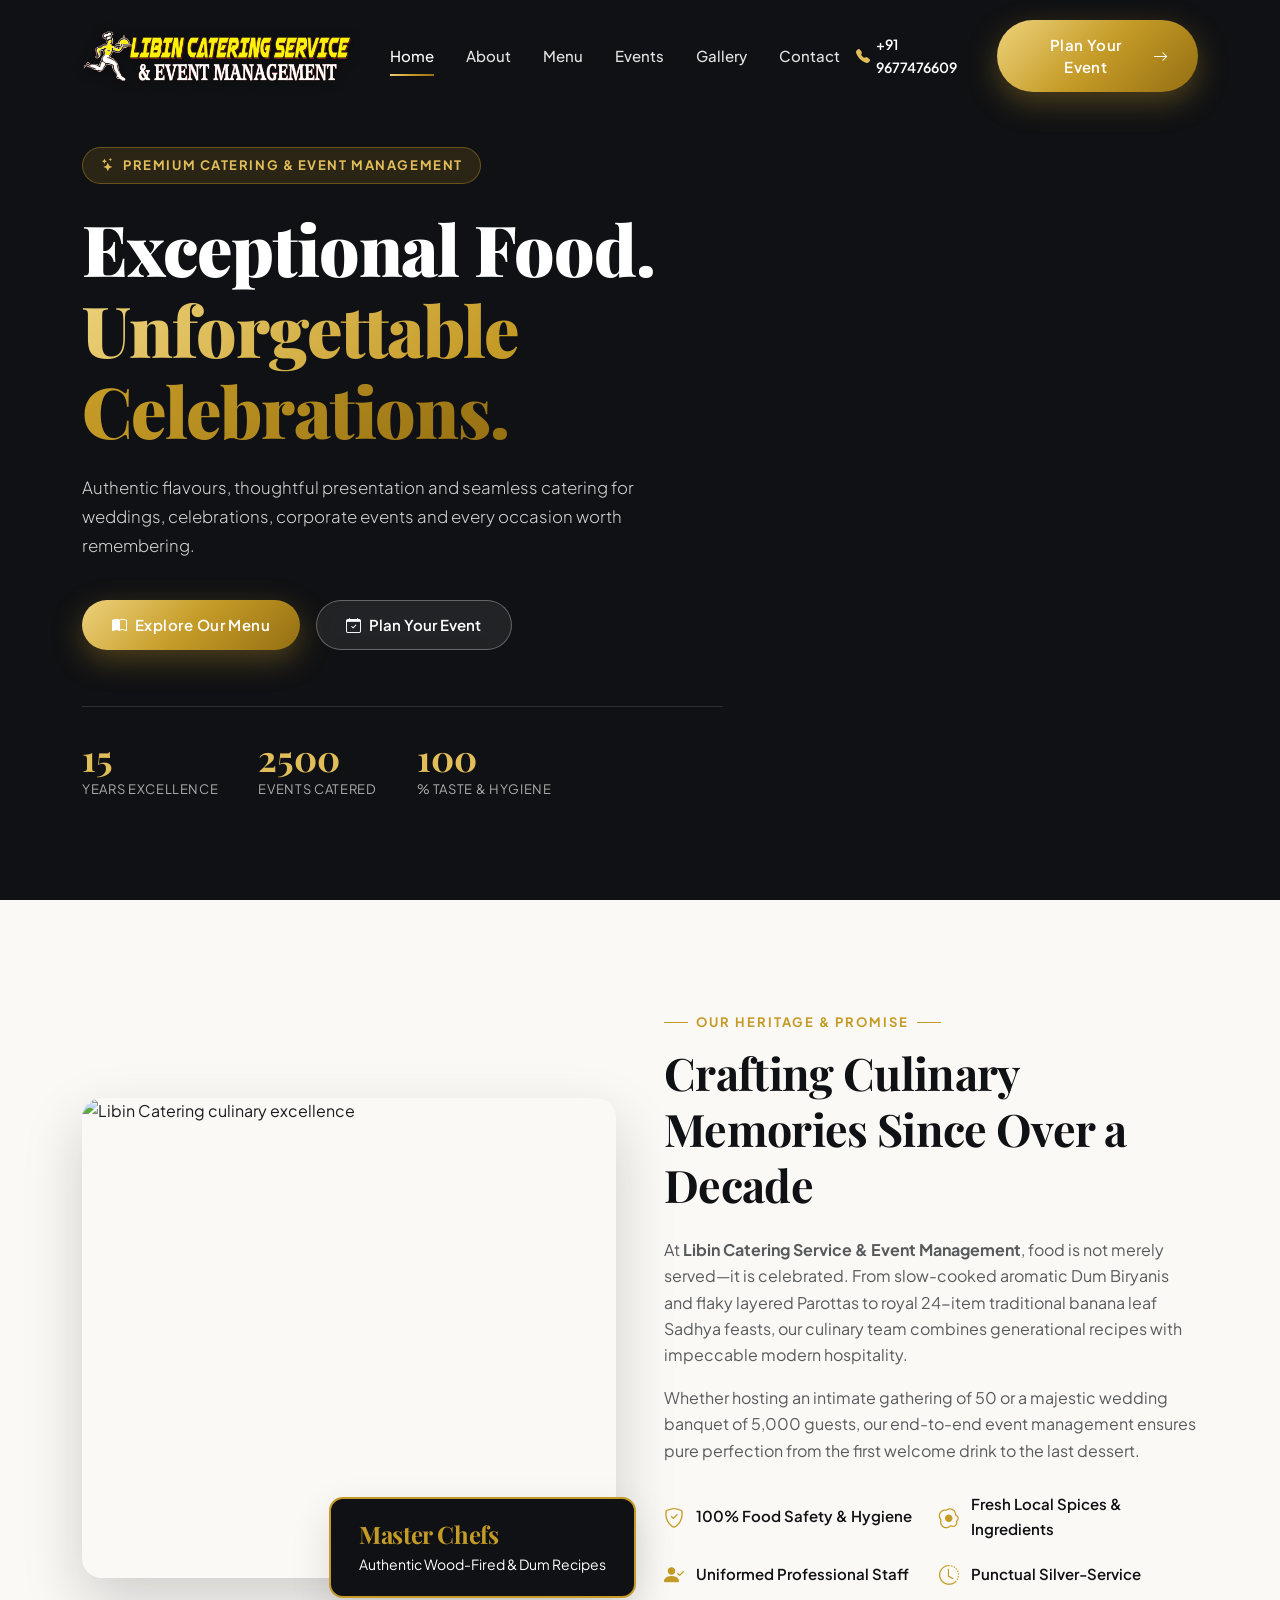
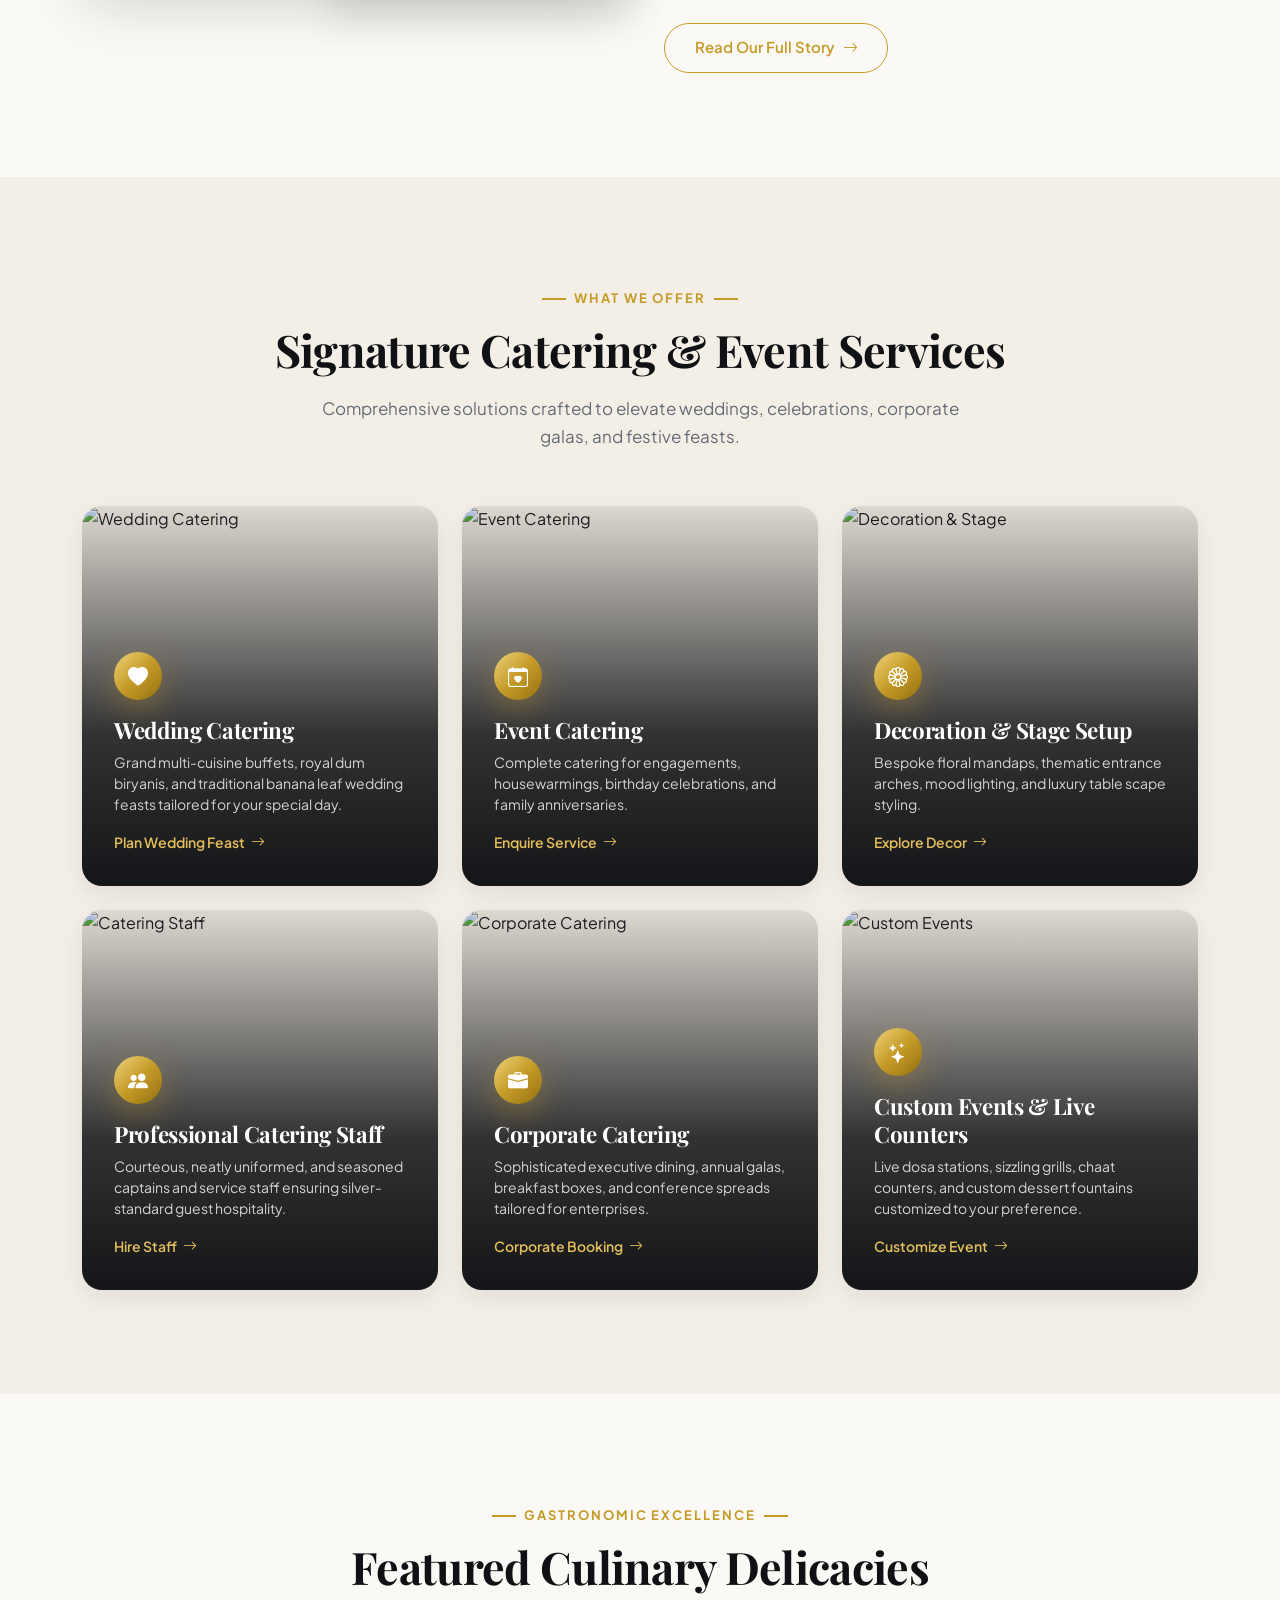
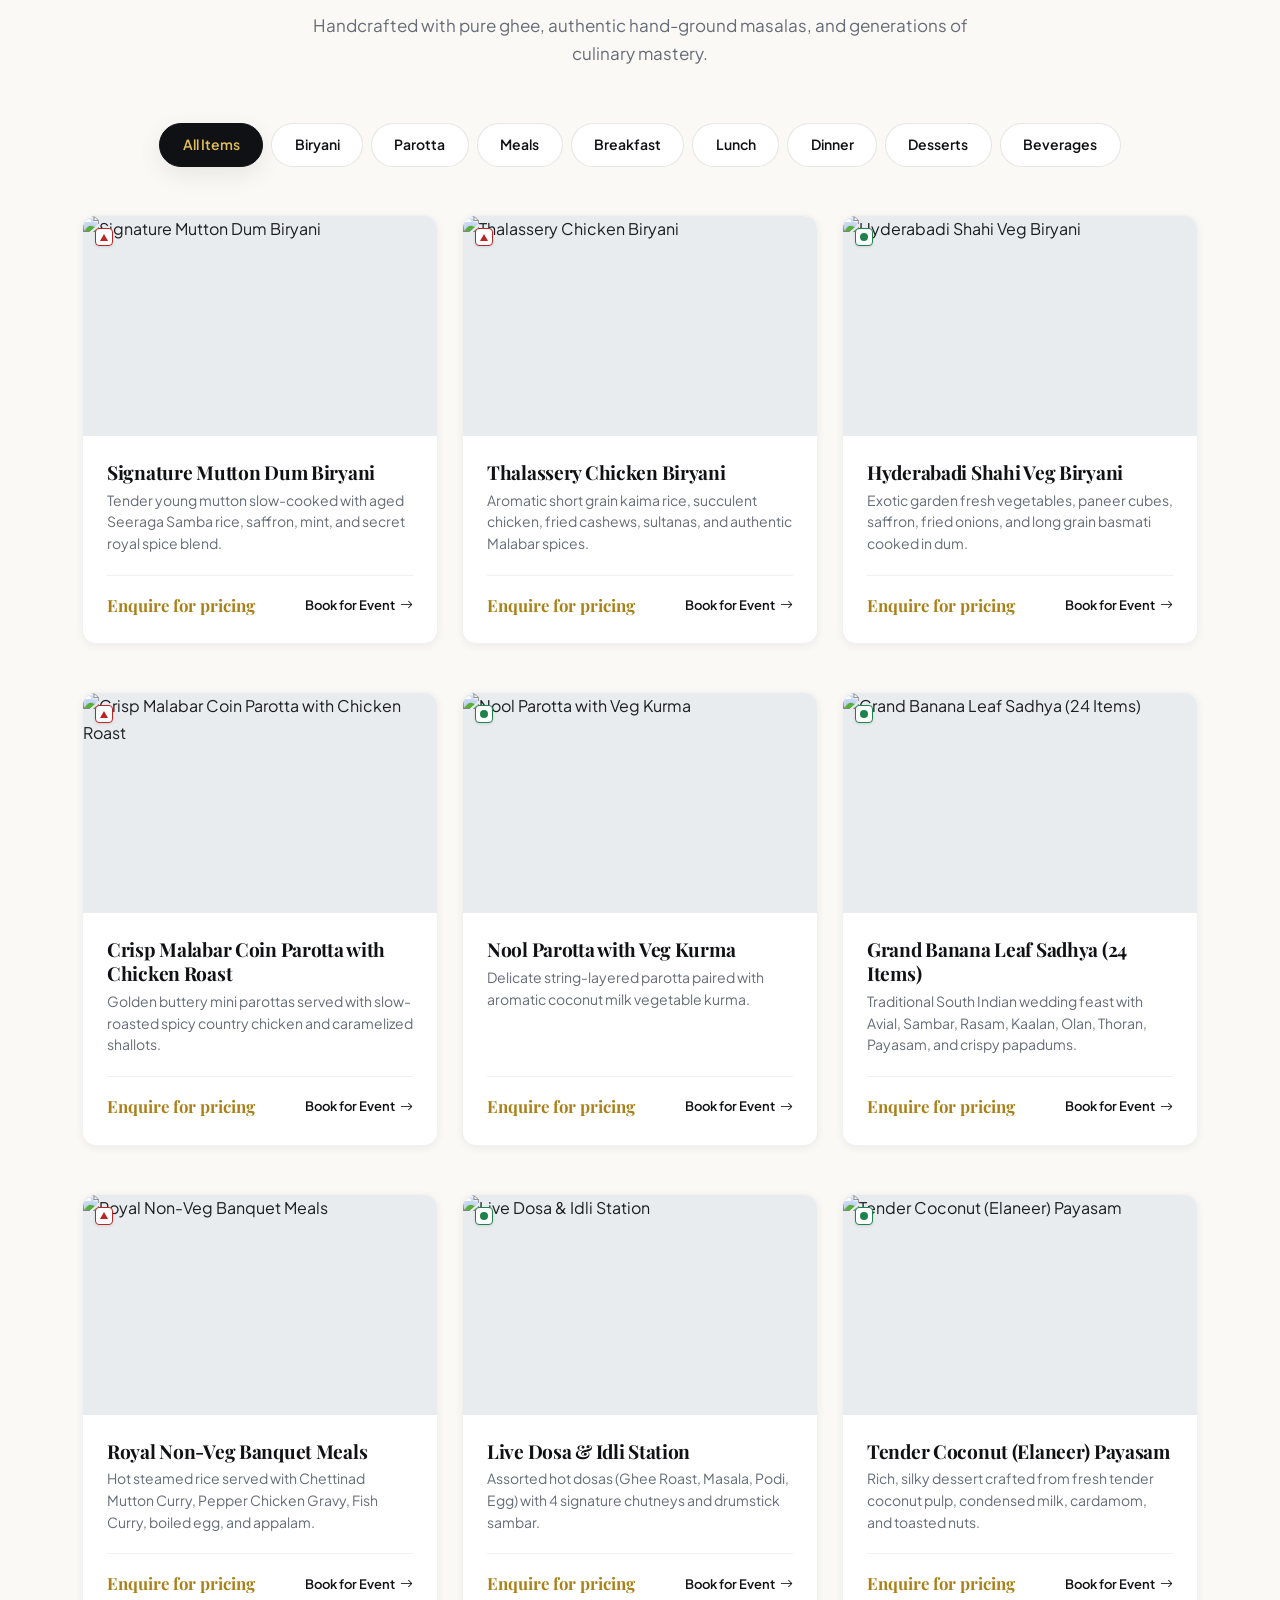
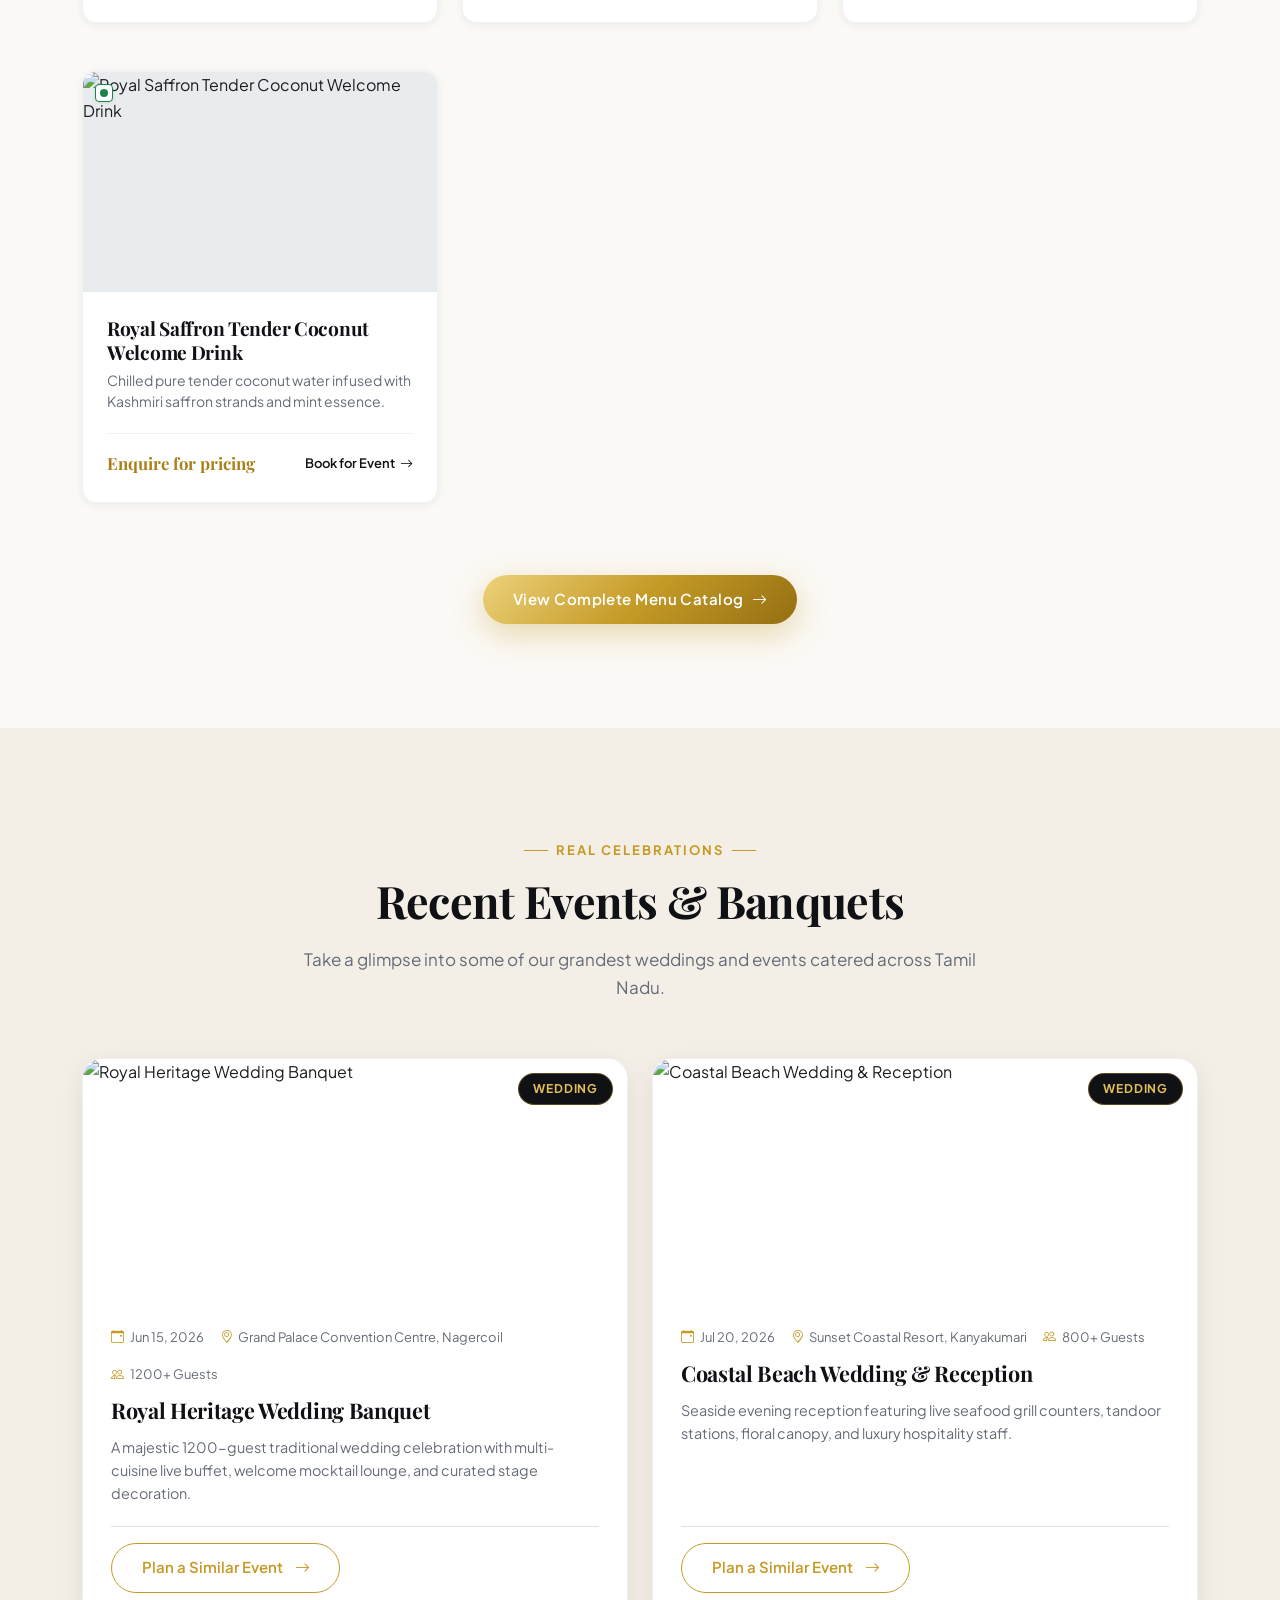
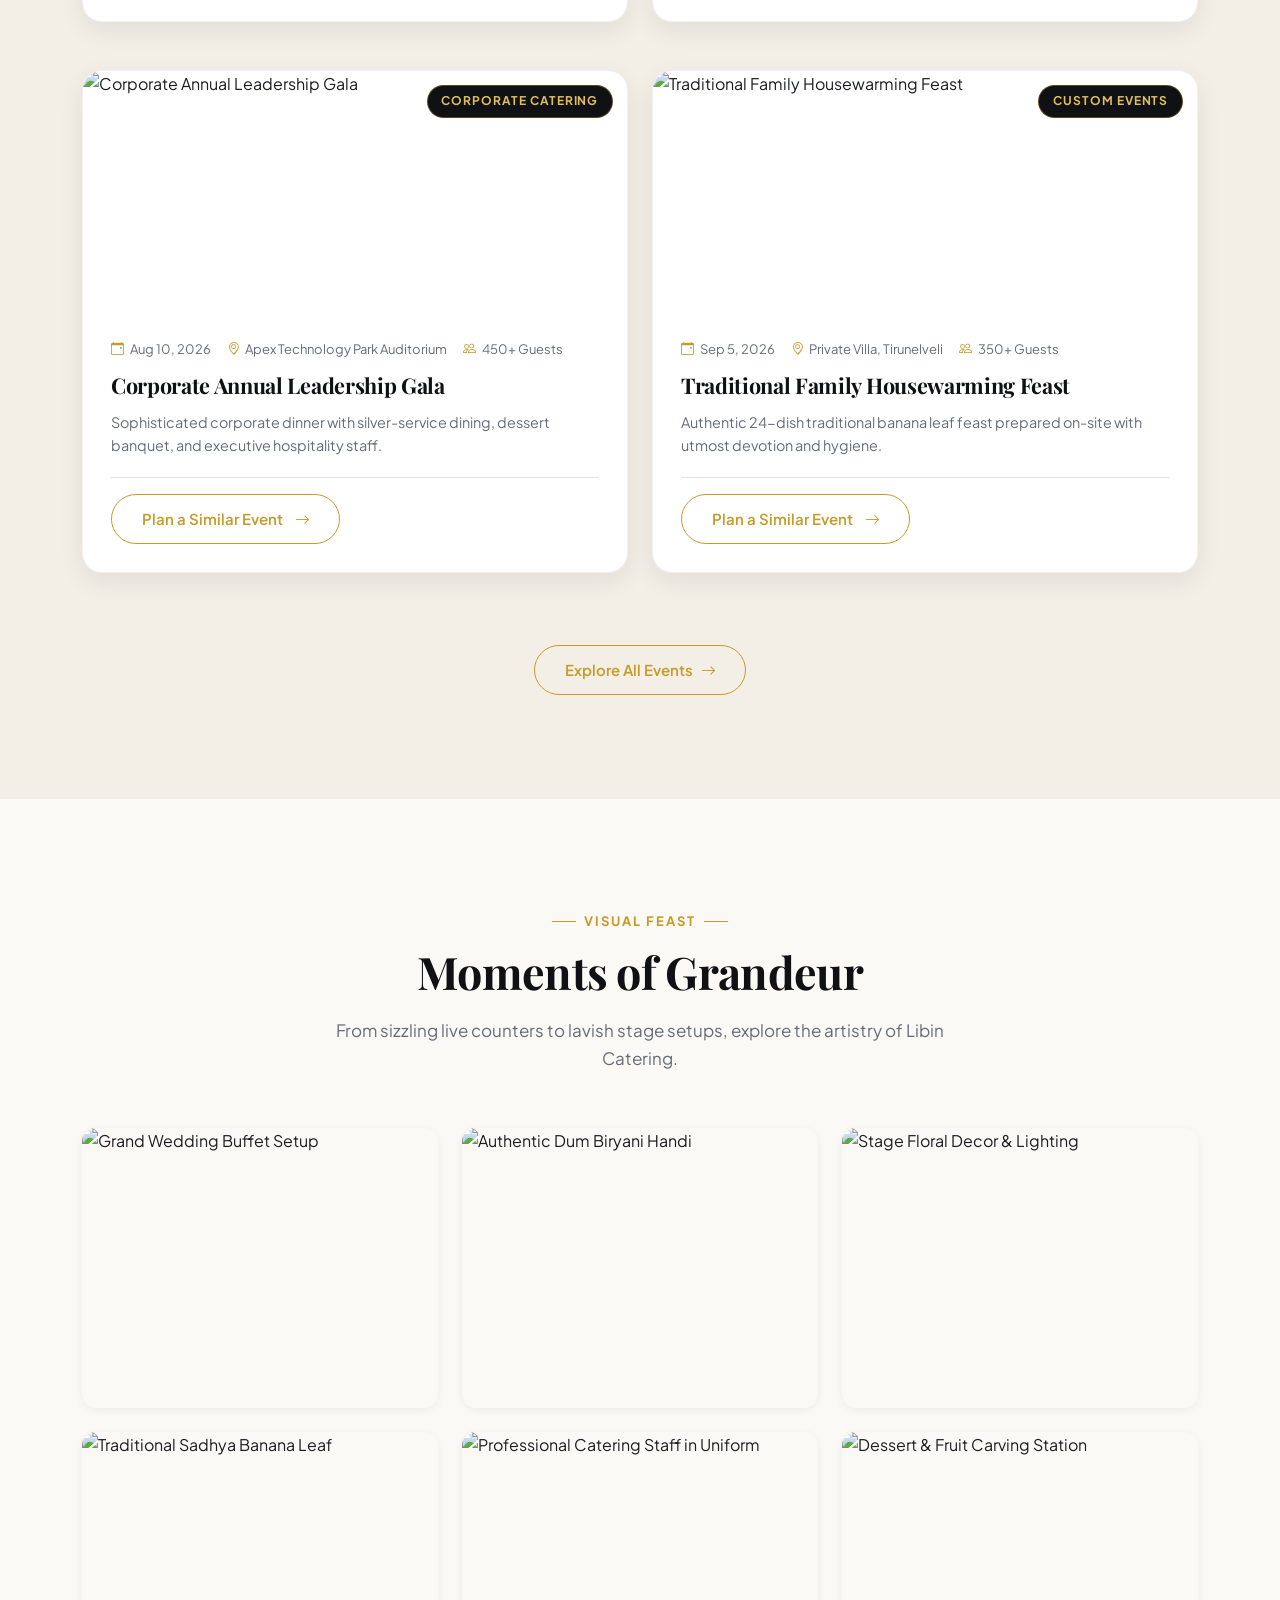
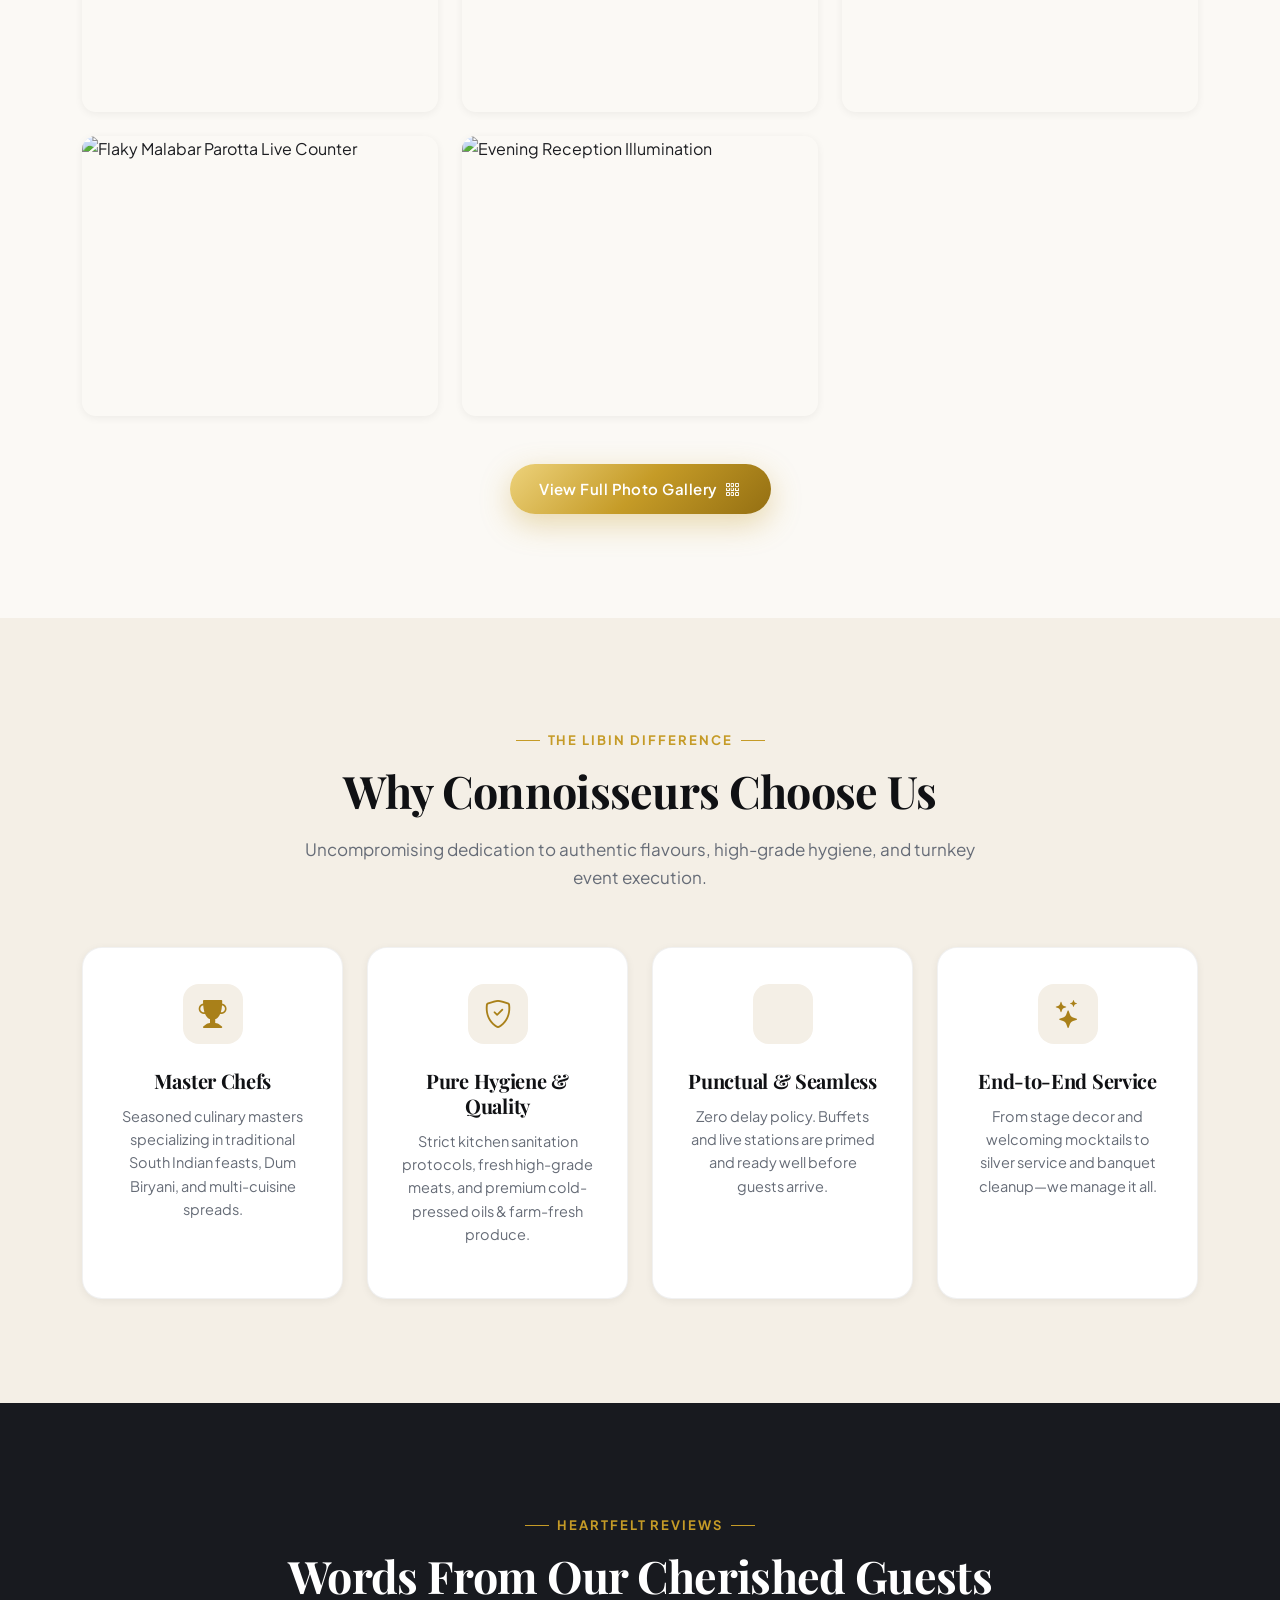
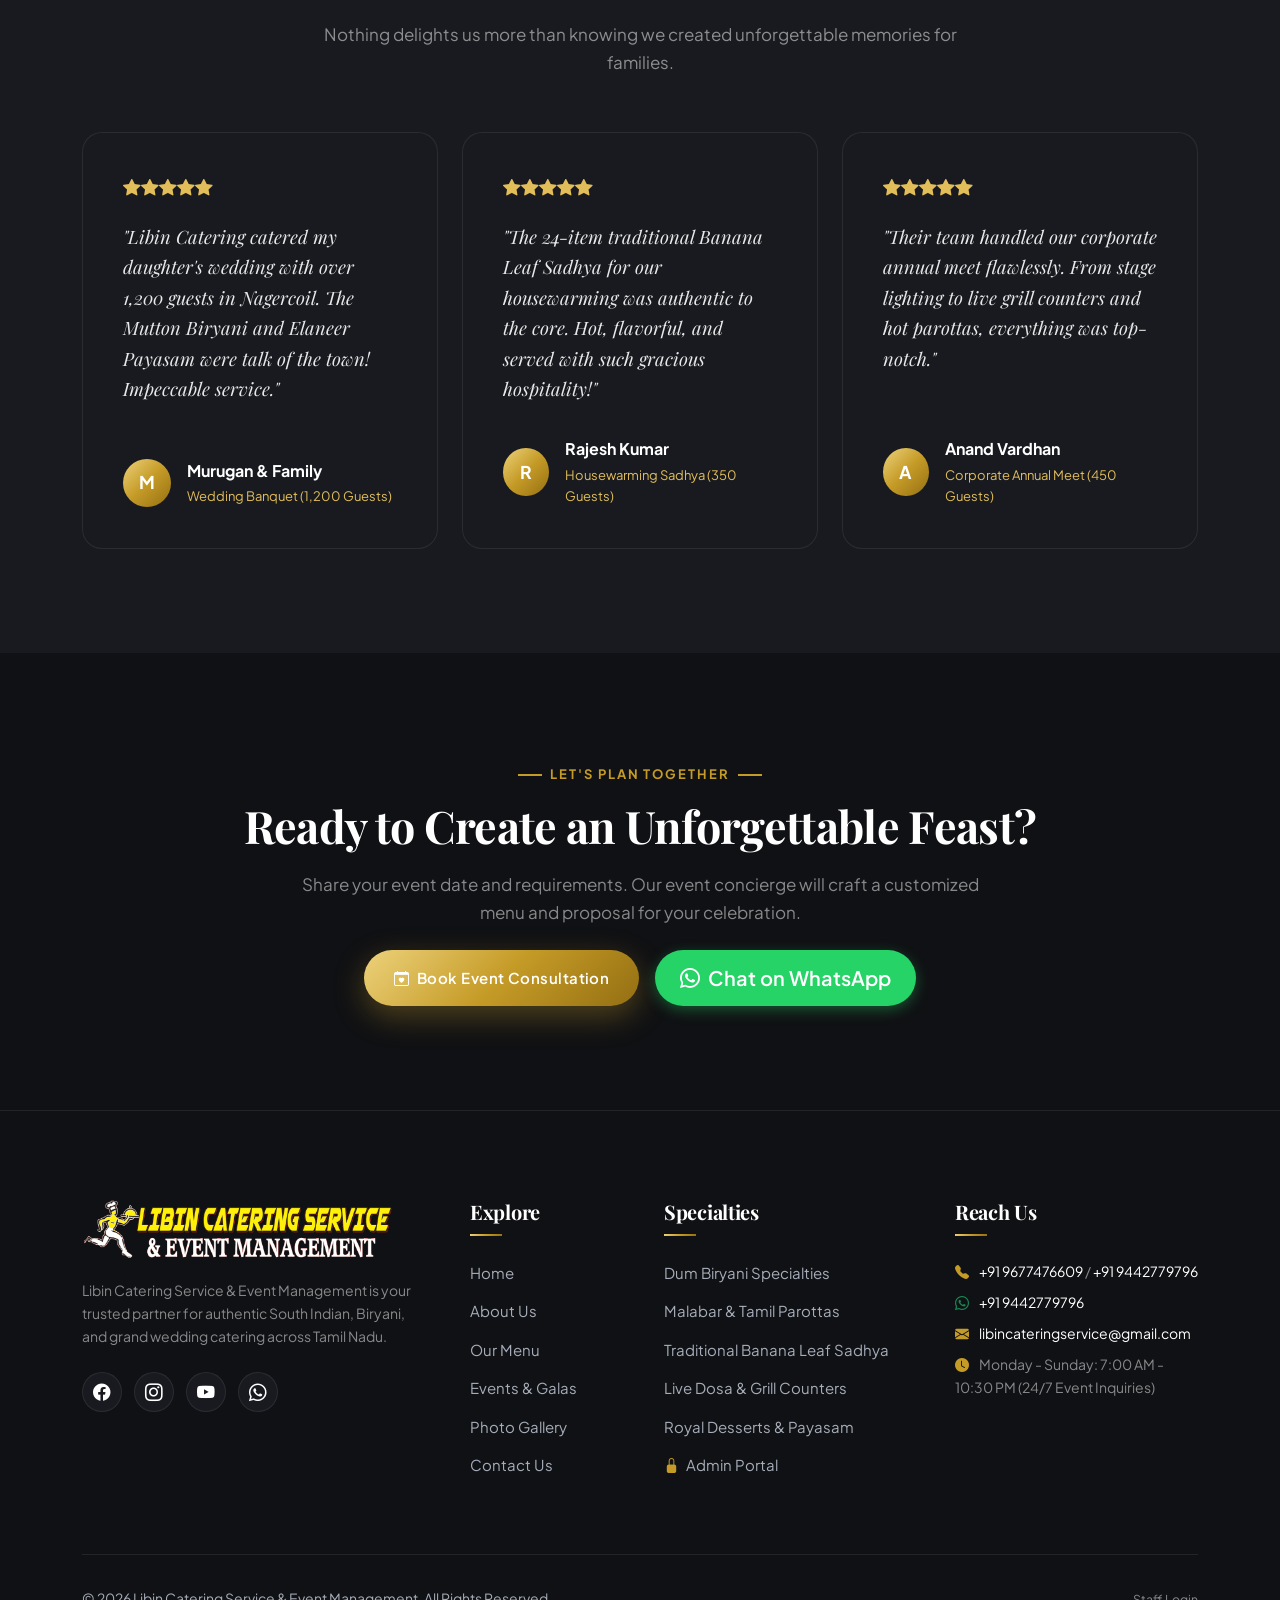
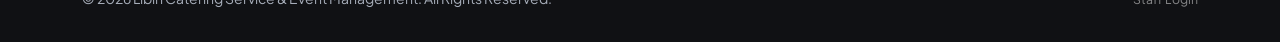
==== index.html @ d99ae359 "feat: complete Libin Catering website and admin portal" ====
<!DOCTYPE html>
<html lang="en">
<head>
  <meta charset="UTF-8">
  <meta name="viewport" content="width=device-width, initial-scale=1.0">
  <title>Libin Catering Service & Event Management | Authentic Flavours & Luxury Hospitality</title>
  <meta name="description" content="Libin Catering Service & Event Management provides authentic South Indian delicacies, royal dum biryanis, flaky parottas, traditional banana leaf feasts, and turnkey event management for weddings and celebrations.">
  <link rel="canonical" href="https://libincatering.com/">
  
  <!-- Open Graph -->
  <meta property="og:title" content="Libin Catering Service & Event Management">
  <meta property="og:description" content="Authentic flavours, thoughtful presentation, and seamless catering for weddings, celebrations, and corporate events.">
  <meta property="og:type" content="website">
  <meta property="og:image" content="assets/images/logo.png">

  <!-- Favicon -->
  <link rel="icon" type="image/png" href="assets/images/logo.png">

  <!-- Google Fonts -->
  <link rel="preconnect" href="https://fonts.googleapis.com">
  <link rel="preconnect" href="https://fonts.gstatic.com" crossorigin>
  <link href="https://fonts.googleapis.com/css2?family=Playfair+Display:ital,wght@0,400;0,600;0,700;0,900;1,400;1,600&family=Plus+Jakarta+Sans:wght@300;400;500;600;700;800&display=swap" rel="stylesheet">

  <!-- Bootstrap 5 & Bootstrap Icons -->
  <link href="https://cdn.jsdelivr.net/npm/bootstrap@5.3.3/dist/css/bootstrap.min.css" rel="stylesheet">
  <link href="https://cdn.jsdelivr.net/npm/bootstrap-icons@1.11.3/font/bootstrap-icons.min.css" rel="stylesheet">

  <!-- Custom Stylesheets -->
  <link rel="stylesheet" href="css/style.css">
  <link rel="stylesheet" href="css/animations.css">
  <link rel="stylesheet" href="css/responsive.css">

  <!-- JSON-LD Structured Data -->
  <script type="application/ld+json">
  {
    "@context": "https://schema.org",
    "@type": "CateringService",
    "name": "Libin Catering Service & Event Management",
    "image": "assets/images/logo.png",
    "telephone": ["+919677476609", "+919442779796"],
    "email": "libincateringservice@gmail.com",
    "servesCuisine": ["South Indian", "Biryani", "Traditional Tamil & Kerala Feasts", "Multi-Cuisine"],
    "priceRange": "$$",
    "address": {
      "@type": "PostalAddress",
      "addressLocality": "Tamil Nadu",
      "addressCountry": "IN"
    }
  }
  </script>
</head>
<body>

  <!-- =========================================================================
       1. Navigation Bar (Glassmorphic)
       ========================================================================= -->
  <nav class="navbar navbar-expand-lg navbar-dark navbar-main">
    <div class="container">
      <a class="navbar-brand" href="index.html">
        <img src="assets/images/logo.png" alt="Libin Catering Service" class="logo-img">
      </a>

      <button class="navbar-toggler border-0" type="button" data-bs-toggle="collapse" data-bs-target="#navbarContent" aria-controls="navbarContent" aria-expanded="false" aria-label="Toggle navigation">
        <i class="bi bi-list fs-1 text-gold"></i>
      </button>

      <div class="collapse navbar-collapse" id="navbarContent">
        <ul class="navbar-nav mx-auto mb-2 mb-lg-0">
          <li class="nav-item"><a class="nav-link active" href="index.html">Home</a></li>
          <li class="nav-item"><a class="nav-link" href="about.html">About</a></li>
          <li class="nav-item"><a class="nav-link" href="menu.html">Menu</a></li>
          <li class="nav-item"><a class="nav-link" href="events.html">Events</a></li>
          <li class="nav-item"><a class="nav-link" href="gallery.html">Gallery</a></li>
          <li class="nav-item"><a class="nav-link" href="contact.html">Contact</a></li>
        </ul>

        <div class="d-flex align-items-center gap-3">
          <a href="tel:+919677476609" class="nav-phone-link d-none d-xl-flex" data-bind="primary-phone-href">
            <i class="bi bi-telephone-fill"></i>
            <span data-bind="primary-phone">+91 9677476609</span>
          </a>
          <a href="#" class="btn btn-gold btn-sm" data-action="open-enquiry-modal">
            Plan Your Event <i class="bi bi-arrow-right"></i>
          </a>
        </div>
      </div>
    </div>
  </nav>

  <!-- =========================================================================
       2. Hero Section (Cinematic)
       ========================================================================= -->
  <section class="hero-section">
    <div class="container">
      <div class="row align-items-center">
        <div class="col-lg-8 col-xl-7">
          <div class="hero-badge">
            <i class="bi bi-stars"></i> Premium Catering & Event Management
          </div>
          <h1 class="hero-title font-serif">
            Exceptional Food. <br>
            <span class="gold-text">Unforgettable Celebrations.</span>
          </h1>
          <p class="hero-desc">
            Authentic flavours, thoughtful presentation and seamless catering for weddings, celebrations, corporate events and every occasion worth remembering.
          </p>

          <div class="hero-btn-group d-flex flex-wrap gap-3">
            <a href="menu.html" class="btn btn-gold">
              <i class="bi bi-book-half"></i> Explore Our Menu
            </a>
            <a href="contact.html#enquiry-form" class="btn btn-outline-white">
              <i class="bi bi-calendar-check"></i> Plan Your Event
            </a>
          </div>

          <div class="hero-stats">
            <div class="hero-stat-item">
              <div class="stat-num counter-val" data-target="15">15</div>
              <div class="stat-label">Years Excellence</div>
            </div>
            <div class="hero-stat-item">
              <div class="stat-num counter-val" data-target="2500">2500</div>
              <div class="stat-label">Events Catered</div>
            </div>
            <div class="hero-stat-item">
              <div class="stat-num counter-val" data-target="100">100</div>
              <div class="stat-label">% Taste & Hygiene</div>
            </div>
          </div>
        </div>
      </div>
    </div>
  </section>

  <!-- =========================================================================
       3. Brand Introduction Section
       ========================================================================= -->
  <section class="section-padding bg-ivory">
    <div class="container">
      <div class="row align-items-center g-5">
        <div class="col-lg-6">
          <div class="story-image-wrap">
            <img src="https://images.unsplash.com/photo-1555396273-367ea4eb4db5?q=80&w=1000&auto=format&fit=crop" alt="Libin Catering culinary excellence" class="story-main-img">
            <div class="story-floating-badge">
              <h4 class="font-serif mb-1 text-gold">Master Chefs</h4>
              <p class="mb-0 small text-white">Authentic Wood-Fired & Dum Recipes</p>
            </div>
          </div>
        </div>
        <div class="col-lg-6">
          <div class="section-header mb-4 text-start">
            <span class="section-subtitle">Our Heritage & Promise</span>
            <h2 class="section-title font-serif">Crafting Culinary Memories Since Over a Decade</h2>
          </div>
          <p class="text-muted leading-relaxed">
            At <strong>Libin Catering Service & Event Management</strong>, food is not merely served—it is celebrated. From slow-cooked aromatic Dum Biryanis and flaky layered Parottas to royal 24-item traditional banana leaf Sadhya feasts, our culinary team combines generational recipes with impeccable modern hospitality.
          </p>
          <p class="text-muted leading-relaxed">
            Whether hosting an intimate gathering of 50 or a majestic wedding banquet of 5,000 guests, our end-to-end event management ensures pure perfection from the first welcome drink to the last dessert.
          </p>

          <div class="feature-pill-list">
            <div class="feature-pill-item">
              <i class="bi bi-shield-check"></i> 100% Food Safety & Hygiene
            </div>
            <div class="feature-pill-item">
              <i class="bi bi-egg-fried"></i> Fresh Local Spices & Ingredients
            </div>
            <div class="feature-pill-item">
              <i class="bi bi-person-check-fill"></i> Uniformed Professional Staff
            </div>
            <div class="feature-pill-item">
              <i class="bi bi-clock-history"></i> Punctual Silver-Service
            </div>
          </div>

          <div class="mt-4 pt-2">
            <a href="about.html" class="btn btn-outline-gold">
              Read Our Full Story <i class="bi bi-arrow-right"></i>
            </a>
          </div>
        </div>
      </div>
    </div>
  </section>

  <!-- =========================================================================
       4. Signature Services
       ========================================================================= -->
  <section class="section-padding bg-sand">
    <div class="container">
      <div class="section-header text-center">
        <span class="section-subtitle">What We Offer</span>
        <h2 class="section-title font-serif">Signature Catering & Event Services</h2>
        <p class="section-desc">Comprehensive solutions crafted to elevate weddings, celebrations, corporate galas, and festive feasts.</p>
      </div>

      <div class="row g-4">
        <!-- Service 1 -->
        <div class="col-md-6 col-lg-4">
          <div class="service-card">
            <img src="https://images.unsplash.com/photo-1519741497674-611481863552?q=80&w=800&auto=format&fit=crop" alt="Wedding Catering" class="service-card-img" loading="lazy">
            <div class="service-card-overlay">
              <div class="service-icon-wrap"><i class="bi bi-heart-fill"></i></div>
              <h3 class="service-title font-serif">Wedding Catering</h3>
              <p class="service-desc">Grand multi-cuisine buffets, royal dum biryanis, and traditional banana leaf wedding feasts tailored for your special day.</p>
              <a href="contact.html?service=Wedding%20Catering#enquiry-form" class="service-link">Plan Wedding Feast <i class="bi bi-arrow-right"></i></a>
            </div>
          </div>
        </div>

        <!-- Service 2 -->
        <div class="col-md-6 col-lg-4">
          <div class="service-card">
            <img src="https://images.unsplash.com/photo-1511795409834-ef04bbd61622?q=80&w=800&auto=format&fit=crop" alt="Event Catering" class="service-card-img" loading="lazy">
            <div class="service-card-overlay">
              <div class="service-icon-wrap"><i class="bi bi-calendar-heart"></i></div>
              <h3 class="service-title font-serif">Event Catering</h3>
              <p class="service-desc">Complete catering for engagements, housewarmings, birthday celebrations, and family anniversaries.</p>
              <a href="contact.html?service=Event%20Catering#enquiry-form" class="service-link">Enquire Service <i class="bi bi-arrow-right"></i></a>
            </div>
          </div>
        </div>

        <!-- Service 3 -->
        <div class="col-md-6 col-lg-4">
          <div class="service-card">
            <img src="https://images.unsplash.com/photo-1464366400600-7168b8af9bc3?q=80&w=800&auto=format&fit=crop" alt="Decoration & Stage" class="service-card-img" loading="lazy">
            <div class="service-card-overlay">
              <div class="service-icon-wrap"><i class="bi bi-flower1"></i></div>
              <h3 class="service-title font-serif">Decoration & Stage Setup</h3>
              <p class="service-desc">Bespoke floral mandaps, thematic entrance arches, mood lighting, and luxury table scape styling.</p>
              <a href="contact.html?service=Decoration#enquiry-form" class="service-link">Explore Decor <i class="bi bi-arrow-right"></i></a>
            </div>
          </div>
        </div>

        <!-- Service 4 -->
        <div class="col-md-6 col-lg-4">
          <div class="service-card">
            <img src="https://images.unsplash.com/photo-1555396273-367ea4eb4db5?q=80&w=800&auto=format&fit=crop" alt="Catering Staff" class="service-card-img" loading="lazy">
            <div class="service-card-overlay">
              <div class="service-icon-wrap"><i class="bi bi-people-fill"></i></div>
              <h3 class="service-title font-serif">Professional Catering Staff</h3>
              <p class="service-desc">Courteous, neatly uniformed, and seasoned captains and service staff ensuring silver-standard guest hospitality.</p>
              <a href="contact.html?service=Catering%20Staff#enquiry-form" class="service-link">Hire Staff <i class="bi bi-arrow-right"></i></a>
            </div>
          </div>
        </div>

        <!-- Service 5 -->
        <div class="col-md-6 col-lg-4">
          <div class="service-card">
            <img src="https://images.unsplash.com/photo-1528605248659-1440064c761d?q=80&w=800&auto=format&fit=crop" alt="Corporate Catering" class="service-card-img" loading="lazy">
            <div class="service-card-overlay">
              <div class="service-icon-wrap"><i class="bi bi-briefcase-fill"></i></div>
              <h3 class="service-title font-serif">Corporate Catering</h3>
              <p class="service-desc">Sophisticated executive dining, annual galas, breakfast boxes, and conference spreads tailored for enterprises.</p>
              <a href="contact.html?service=Corporate%20Catering#enquiry-form" class="service-link">Corporate Booking <i class="bi bi-arrow-right"></i></a>
            </div>
          </div>
        </div>

        <!-- Service 6 -->
        <div class="col-md-6 col-lg-4">
          <div class="service-card">
            <img src="https://images.unsplash.com/photo-1563379091339-03b21ab4a4f8?q=80&w=800&auto=format&fit=crop" alt="Custom Events" class="service-card-img" loading="lazy">
            <div class="service-card-overlay">
              <div class="service-icon-wrap"><i class="bi bi-stars"></i></div>
              <h3 class="service-title font-serif">Custom Events & Live Counters</h3>
              <p class="service-desc">Live dosa stations, sizzling grills, chaat counters, and custom dessert fountains customized to your preference.</p>
              <a href="contact.html?service=Custom%20Events#enquiry-form" class="service-link">Customize Event <i class="bi bi-arrow-right"></i></a>
            </div>
          </div>
        </div>
      </div>
    </div>
  </section>

  <!-- =========================================================================
       5. Featured Menu Preview
       ========================================================================= -->
  <section class="section-padding bg-ivory">
    <div class="container">
      <div class="section-header text-center">
        <span class="section-subtitle">Gastronomic Excellence</span>
        <h2 class="section-title font-serif">Featured Culinary Delicacies</h2>
        <p class="section-desc">Handcrafted with pure ghee, authentic hand-ground masalas, and generations of culinary mastery.</p>
      </div>

      <!-- Category Filter Tabs -->
      <div class="menu-filter-nav" id="categoryFilters">
        <!-- Rendered via JS -->
      </div>

      <!-- Menu Grid -->
      <div class="row g-4" id="menuGrid">
        <!-- Rendered via JS -->
      </div>

      <div class="text-center mt-5">
        <a href="menu.html" class="btn btn-gold">
          View Complete Menu Catalog <i class="bi bi-arrow-right"></i>
        </a>
      </div>
    </div>
  </section>

  <!-- =========================================================================
       6. Events Showcase Preview
       ========================================================================= -->
  <section class="section-padding bg-sand">
    <div class="container">
      <div class="section-header text-center">
        <span class="section-subtitle">Real Celebrations</span>
        <h2 class="section-title font-serif">Recent Events & Banquets</h2>
        <p class="section-desc">Take a glimpse into some of our grandest weddings and events catered across Tamil Nadu.</p>
      </div>

      <div class="row g-4" id="eventsGrid">
        <!-- Rendered via JS -->
      </div>

      <div class="text-center mt-5">
        <a href="events.html" class="btn btn-outline-gold">
          Explore All Events <i class="bi bi-arrow-right"></i>
        </a>
      </div>
    </div>
  </section>

  <!-- =========================================================================
       7. Gallery Preview
       ========================================================================= -->
  <section class="section-padding bg-ivory">
    <div class="container">
      <div class="section-header text-center">
        <span class="section-subtitle">Visual Feast</span>
        <h2 class="section-title font-serif">Moments of Grandeur</h2>
        <p class="section-desc">From sizzling live counters to lavish stage setups, explore the artistry of Libin Catering.</p>
      </div>

      <div class="gallery-grid" id="galleryGrid">
        <!-- Rendered via JS -->
      </div>

      <div class="text-center mt-5">
        <a href="gallery.html" class="btn btn-gold">
          View Full Photo Gallery <i class="bi bi-grid-3x3-gap"></i>
        </a>
      </div>
    </div>
  </section>

  <!-- =========================================================================
       8. Why Choose Us
       ========================================================================= -->
  <section class="section-padding bg-sand">
    <div class="container">
      <div class="section-header text-center">
        <span class="section-subtitle">The Libin Difference</span>
        <h2 class="section-title font-serif">Why Connoisseurs Choose Us</h2>
        <p class="section-desc">Uncompromising dedication to authentic flavours, high-grade hygiene, and turnkey event execution.</p>
      </div>

      <div class="row g-4">
        <div class="col-md-6 col-lg-3">
          <div class="why-us-card text-center">
            <div class="why-us-icon mx-auto"><i class="bi bi-trophy-fill"></i></div>
            <h3 class="why-us-title font-serif">Master Chefs</h3>
            <p class="why-us-desc">Seasoned culinary masters specializing in traditional South Indian feasts, Dum Biryani, and multi-cuisine spreads.</p>
          </div>
        </div>

        <div class="col-md-6 col-lg-3">
          <div class="why-us-card text-center">
            <div class="why-us-icon mx-auto"><i class="bi bi-shield-check"></i></div>
            <h3 class="why-us-title font-serif">Pure Hygiene & Quality</h3>
            <p class="why-us-desc">Strict kitchen sanitation protocols, fresh high-grade meats, and premium cold-pressed oils & farm-fresh produce.</p>
          </div>
        </div>

        <div class="col-md-6 col-lg-3">
          <div class="why-us-card text-center">
            <div class="why-us-icon mx-auto"><i class="bi bi-clock-check-fill"></i></div>
            <h3 class="why-us-title font-serif">Punctual & Seamless</h3>
            <p class="why-us-desc">Zero delay policy. Buffets and live stations are primed and ready well before guests arrive.</p>
          </div>
        </div>

        <div class="col-md-6 col-lg-3">
          <div class="why-us-card text-center">
            <div class="why-us-icon mx-auto"><i class="bi bi-stars"></i></div>
            <h3 class="why-us-title font-serif">End-to-End Service</h3>
            <p class="why-us-desc">From stage decor and welcoming mocktails to silver service and banquet cleanup—we manage it all.</p>
          </div>
        </div>
      </div>
    </div>
  </section>

  <!-- =========================================================================
       9. Testimonials
       ========================================================================= -->
  <section class="section-padding bg-charcoal text-white">
    <div class="container">
      <div class="section-header text-center">
        <span class="section-subtitle">Heartfelt Reviews</span>
        <h2 class="section-title font-serif text-white">Words From Our Cherished Guests</h2>
        <p class="section-desc text-white-50">Nothing delights us more than knowing we created unforgettable memories for families.</p>
      </div>

      <div class="row g-4">
        <!-- Testimonial 1 -->
        <div class="col-lg-4 col-md-6">
          <div class="testimonial-card">
            <div class="testimonial-stars">
              <i class="bi bi-star-fill"></i><i class="bi bi-star-fill"></i><i class="bi bi-star-fill"></i><i class="bi bi-star-fill"></i><i class="bi bi-star-fill"></i>
            </div>
            <p class="testimonial-quote">
              "Libin Catering catered my daughter's wedding with over 1,200 guests in Nagercoil. The Mutton Biryani and Elaneer Payasam were talk of the town! Impeccable service."
            </p>
            <div class="testimonial-author-wrap">
              <div class="testimonial-author-avatar">M</div>
              <div>
                <div class="testimonial-author-name">Murugan & Family</div>
                <div class="testimonial-author-event">Wedding Banquet (1,200 Guests)</div>
              </div>
            </div>
          </div>
        </div>

        <!-- Testimonial 2 -->
        <div class="col-lg-4 col-md-6">
          <div class="testimonial-card">
            <div class="testimonial-stars">
              <i class="bi bi-star-fill"></i><i class="bi bi-star-fill"></i><i class="bi bi-star-fill"></i><i class="bi bi-star-fill"></i><i class="bi bi-star-fill"></i>
            </div>
            <p class="testimonial-quote">
              "The 24-item traditional Banana Leaf Sadhya for our housewarming was authentic to the core. Hot, flavorful, and served with such gracious hospitality!"
            </p>
            <div class="testimonial-author-wrap">
              <div class="testimonial-author-avatar">R</div>
              <div>
                <div class="testimonial-author-name">Rajesh Kumar</div>
                <div class="testimonial-author-event">Housewarming Sadhya (350 Guests)</div>
              </div>
            </div>
          </div>
        </div>

        <!-- Testimonial 3 -->
        <div class="col-lg-4 col-md-6">
          <div class="testimonial-card">
            <div class="testimonial-stars">
              <i class="bi bi-star-fill"></i><i class="bi bi-star-fill"></i><i class="bi bi-star-fill"></i><i class="bi bi-star-fill"></i><i class="bi bi-star-fill"></i>
            </div>
            <p class="testimonial-quote">
              "Their team handled our corporate annual meet flawlessly. From stage lighting to live grill counters and hot parottas, everything was top-notch."
            </p>
            <div class="testimonial-author-wrap">
              <div class="testimonial-author-avatar">A</div>
              <div>
                <div class="testimonial-author-name">Anand Vardhan</div>
                <div class="testimonial-author-event">Corporate Annual Meet (450 Guests)</div>
              </div>
            </div>
          </div>
        </div>
      </div>
    </div>
  </section>

  <!-- =========================================================================
       10. Final Call to Action
       ========================================================================= -->
  <section class="section-padding bg-noir text-white text-center position-relative">
    <div class="container position-relative" style="z-index: 2;">
      <span class="section-subtitle">Let's Plan Together</span>
      <h2 class="section-title font-serif text-white mb-3">Ready to Create an Unforgettable Feast?</h2>
      <p class="section-desc text-white-50 mb-4">
        Share your event date and requirements. Our event concierge will craft a customized menu and proposal for your celebration.
      </p>
      <div class="d-flex flex-wrap justify-content-center gap-3">
        <a href="contact.html#enquiry-form" class="btn btn-gold btn-lg">
          <i class="bi bi-calendar-heart"></i> Book Event Consultation
        </a>
        <a href="https://wa.me/919442779796?text=Hello%20Libin%20Catering%2C%20I%20would%20like%20to%20plan%20an%20event." target="_blank" rel="noopener noreferrer" class="btn btn-whatsapp btn-lg" data-bind="whatsapp-href">
          <i class="bi bi-whatsapp"></i> Chat on WhatsApp
        </a>
      </div>
    </div>
  </section>

  <!-- =========================================================================
       11. Contact Info & Comprehensive Footer
       ========================================================================= -->
  <footer class="footer-main">
    <div class="container">
      <div class="row g-5">
        <!-- Col 1: Brand -->
        <div class="col-lg-4">
          <img src="assets/images/logo.png" alt="Libin Catering" class="footer-brand-logo">
          <p class="text-white-50 mb-4 small">
            Libin Catering Service & Event Management is your trusted partner for authentic South Indian, Biryani, and grand wedding catering across Tamil Nadu.
          </p>
          <div class="footer-social-links">
            <a href="https://facebook.com" target="_blank" rel="noopener" class="footer-social-btn"><i class="bi bi-facebook"></i></a>
            <a href="https://instagram.com" target="_blank" rel="noopener" class="footer-social-btn"><i class="bi bi-instagram"></i></a>
            <a href="https://youtube.com" target="_blank" rel="noopener" class="footer-social-btn"><i class="bi bi-youtube"></i></a>
            <a href="https://wa.me/919442779796" target="_blank" rel="noopener" class="footer-social-btn" data-bind="whatsapp-href"><i class="bi bi-whatsapp"></i></a>
          </div>
        </div>

        <!-- Col 2: Quick Links -->
        <div class="col-6 col-lg-2">
          <h4 class="footer-title">Explore</h4>
          <ul class="footer-links">
            <li><a href="index.html">Home</a></li>
            <li><a href="about.html">About Us</a></li>
            <li><a href="menu.html">Our Menu</a></li>
            <li><a href="events.html">Events & Galas</a></li>
            <li><a href="gallery.html">Photo Gallery</a></li>
            <li><a href="contact.html">Contact Us</a></li>
          </ul>
        </div>

        <!-- Col 3: Specialties -->
        <div class="col-6 col-lg-3">
          <h4 class="footer-title">Specialties</h4>
          <ul class="footer-links">
            <li><a href="menu.html">Dum Biryani Specialties</a></li>
            <li><a href="menu.html">Malabar & Tamil Parottas</a></li>
            <li><a href="menu.html">Traditional Banana Leaf Sadhya</a></li>
            <li><a href="menu.html">Live Dosa & Grill Counters</a></li>
            <li><a href="menu.html">Royal Desserts & Payasam</a></li>
            <li><a href="admin/login.html"><i class="bi bi-lock-fill text-gold me-1"></i> Admin Portal</a></li>
          </ul>
        </div>

        <!-- Col 4: Contact & Hours -->
        <div class="col-lg-3">
          <h4 class="footer-title">Reach Us</h4>
          <p class="small text-white-50 mb-2">
            <i class="bi bi-telephone-fill text-gold me-2"></i>
            <a href="tel:+919677476609" class="text-white" data-bind="primary-phone-href"><span data-bind="primary-phone">+91 9677476609</span></a> / 
            <a href="tel:+919442779796" class="text-white" data-bind="secondary-phone-href"><span data-bind="secondary-phone">+91 9442779796</span></a>
          </p>
          <p class="small text-white-50 mb-2">
            <i class="bi bi-whatsapp text-success me-2"></i>
            <a href="https://wa.me/919442779796" target="_blank" rel="noopener" class="text-white" data-bind="whatsapp-href"><span data-bind="whatsapp-phone">+91 9442779796</span></a>
          </p>
          <p class="small text-white-50 mb-2">
            <i class="bi bi-envelope-fill text-gold me-2"></i>
            <a href="mailto:libincateringservice@gmail.com" class="text-white" data-bind="business-email-href"><span data-bind="business-email">libincateringservice@gmail.com</span></a>
          </p>
          <p class="small text-white-50">
            <i class="bi bi-clock-fill text-gold me-2"></i>
            <span data-bind="business-hours">Mon - Sun: 7:00 AM - 10:30 PM (24/7 Event Booking)</span>
          </p>
        </div>
      </div>

      <div class="footer-bottom d-flex flex-wrap justify-content-between align-items-center">
        <div>
          &copy; <span id="currentYear">2026</span> Libin Catering Service & Event Management. All Rights Reserved.
        </div>
        <div class="mt-2 mt-md-0">
          <a href="admin/login.html" class="text-white-50 small text-decoration-none">Staff Login</a>
        </div>
      </div>
    </div>
  </footer>

  <!-- =========================================================================
       Mobile Floating Action Bar
       ========================================================================= -->
  <div class="mobile-action-bar">
    <div class="mobile-action-grid">
      <a href="tel:+919677476609" class="mobile-action-btn btn-call" data-bind="primary-phone-href">
        <i class="bi bi-telephone-fill text-gold"></i> Call Us
      </a>
      <a href="https://wa.me/919442779796?text=Hello%20Libin%20Catering%2C%20I%20would%20like%20to%20plan%20an%20event." target="_blank" rel="noopener noreferrer" class="mobile-action-btn btn-wa" data-bind="whatsapp-href">
        <i class="bi bi-whatsapp"></i> WhatsApp
      </a>
      <button class="mobile-action-btn btn-plan border-0" data-action="open-enquiry-modal">
        <i class="bi bi-calendar-check"></i> Plan Event
      </button>
    </div>
  </div>

  <!-- =========================================================================
       Global Plan Your Event Modal
       ========================================================================= -->
  <div class="modal fade" id="globalEnquiryModal" tabindex="-1" aria-labelledby="globalEnquiryModalLabel" aria-hidden="true">
    <div class="modal-dialog modal-dialog-centered">
      <div class="modal-content border-0 shadow-xl" style="border-radius: var(--radius-lg);">
        <div class="modal-header bg-noir text-white border-0 py-3">
          <h5 class="modal-title font-serif" id="globalEnquiryModalLabel">
            <i class="bi bi-stars text-gold me-2"></i> Plan Your Event
          </h5>
          <button type="button" class="btn-close btn-close-white" data-bs-dismiss="modal" aria-label="Close"></button>
        </div>
        <div class="modal-body p-4 bg-white">
          <form id="modalEnquiryForm">
            <div class="mb-3">
              <label class="form-label">Full Name *</label>
              <input type="text" name="name" class="form-control" placeholder="Your Name" required>
            </div>
            <div class="mb-3">
              <label class="form-label">Phone Number *</label>
              <input type="tel" name="phone" class="form-control" placeholder="+91 98765 43210" required>
            </div>
            <div class="row g-3 mb-3">
              <div class="col-6">
                <label class="form-label">Event Type *</label>
                <select name="event_type" class="form-select" required>
                  <option value="Wedding">Wedding</option>
                  <option value="Reception">Reception</option>
                  <option value="Engagement">Engagement</option>
                  <option value="Housewarming">Housewarming</option>
                  <option value="Corporate Event">Corporate Event</option>
                  <option value="Birthday Celebration">Birthday</option>
                  <option value="Other">Other</option>
                </select>
              </div>
              <div class="col-6">
                <label class="form-label">Event Date *</label>
                <input type="date" name="event_date" class="form-control" required>
              </div>
            </div>
            <div class="mb-3">
              <label class="form-label">Estimated Guest Count</label>
              <input type="number" name="guest_count" class="form-control" placeholder="e.g. 500">
            </div>
            <div class="mb-3">
              <label class="form-label">Additional Details / Message</label>
              <textarea name="message" class="form-control" rows="2" placeholder="Any specific dishes or requirements..."></textarea>
            </div>
            <button type="submit" class="btn btn-gold w-100 py-3">
              Submit Event Enquiry <i class="bi bi-send-fill ms-1"></i>
            </button>
          </form>
        </div>
      </div>
    </div>
  </div>

  <!-- Scripts -->
  <script src="https://cdn.jsdelivr.net/npm/bootstrap@5.3.3/dist/js/bootstrap.bundle.min.js"></script>
  <script src="https://cdn.jsdelivr.net/npm/gsap@3.12.5/dist/gsap.min.js"></script>
  <script src="https://cdn.jsdelivr.net/npm/gsap@3.12.5/dist/ScrollTrigger.min.js"></script>
  <script src="https://cdn.jsdelivr.net/npm/@supabase/supabase-js@2"></script>

  <!-- Application Modules -->
  <script src="js/config.js"></script>
  <script src="js/supabase.js"></script>
  <script src="js/animations.js"></script>
  <script src="js/app.js"></script>
  <script src="js/menu.js"></script>
  <script src="js/events.js"></script>
  <script src="js/gallery.js"></script>
</body>
</html>
---- css/style.css ----
/* ==========================================================================
   LIBIN CATERING SERVICE & EVENT MANAGEMENT
   Main Luxury Stylesheet
   ========================================================================== */

@import url('https://fonts.googleapis.com/css2?family=Playfair+Display:ital,wght@0,400;0,600;0,700;0,900;1,400;1,600&family=Plus+Jakarta+Sans:wght@300;400;500;600;700;800&display=swap');

:root {
  /* Color System */
  --color-noir: #101114;
  --color-charcoal: #181a1f;
  --color-charcoal-light: #23262e;
  --color-charcoal-border: rgba(255, 255, 255, 0.08);

  --color-ivory: #fbf9f5;
  --color-sand: #f4efe6;
  --color-sand-dark: #e8e0d2;
  --color-cream: #fffdf9;

  --color-gold-400: #e2be5a;
  --color-gold-500: #c59b27;
  --color-gold-600: #a98019;
  --color-gold-gradient: linear-gradient(135deg, #edd27b 0%, #c59b27 50%, #946f12 100%);
  --color-gold-glow: rgba(197, 155, 39, 0.25);

  --color-terracotta: #c85a32;
  --color-veg: #1e824c;
  --color-nonveg: #b82626;
  
  --color-text-main: #1c1d21;
  --color-text-muted: #666c77;
  --color-text-light: #f4efe6;
  --color-text-light-muted: #a6adb9;

  /* Typography */
  --font-serif: 'Playfair Display', Georgia, serif;
  --font-sans: 'Plus Jakarta Sans', -apple-system, BlinkMacSystemFont, 'Segoe UI', Roboto, sans-serif;

  /* Elevations & Glass */
  --shadow-sm: 0 2px 8px rgba(16, 17, 20, 0.06);
  --shadow-md: 0 8px 24px rgba(16, 17, 20, 0.08);
  --shadow-lg: 0 16px 40px rgba(16, 17, 20, 0.12);
  --shadow-xl: 0 24px 60px rgba(16, 17, 20, 0.18);
  --shadow-gold: 0 10px 30px rgba(197, 155, 39, 0.35);

  --glass-bg: rgba(16, 17, 20, 0.82);
  --glass-border: rgba(255, 255, 255, 0.12);
  --glass-blur: blur(16px);

  /* Transitions */
  --transition-fast: 0.2s cubic-bezier(0.16, 1, 0.3, 1);
  --transition-smooth: 0.35s cubic-bezier(0.16, 1, 0.3, 1);
  --transition-slow: 0.6s cubic-bezier(0.16, 1, 0.3, 1);

  --radius-sm: 8px;
  --radius-md: 14px;
  --radius-lg: 20px;
  --radius-pill: 9999px;
}

/* --------------------------------------------------------------------------
   Reset & Base Styles
   -------------------------------------------------------------------------- */
*, *::before, *::after {
  box-sizing: border-box;
  margin: 0;
  padding: 0;
}

html {
  scroll-behavior: smooth;
  font-size: 16px;
  overflow-x: hidden;
}

body {
  font-family: var(--font-sans);
  background-color: var(--color-ivory);
  color: var(--color-text-main);
  line-height: 1.65;
  -webkit-font-smoothing: antialiased;
  -moz-osx-font-smoothing: grayscale;
  overflow-x: hidden;
}

h1, h2, h3, h4, h5, h6,
.font-serif {
  font-family: var(--font-serif);
  font-weight: 700;
  color: var(--color-noir);
  letter-spacing: -0.015em;
  line-height: 1.25;
}

p {
  margin-bottom: 1rem;
}

a {
  color: inherit;
  text-decoration: none;
  transition: color var(--transition-fast);
}

img {
  max-width: 100%;
  height: auto;
  display: block;
}

/* --------------------------------------------------------------------------
   Utility Classes & Badges
   -------------------------------------------------------------------------- */
.text-gold {
  color: var(--color-gold-500) !important;
}

.bg-gold {
  background: var(--color-gold-gradient) !important;
  color: #fff !important;
}

.bg-noir {
  background-color: var(--color-noir) !important;
  color: var(--color-text-light);
}

.bg-charcoal {
  background-color: var(--color-charcoal) !important;
  color: var(--color-text-light);
}

.bg-sand {
  background-color: var(--color-sand) !important;
}

.bg-ivory {
  background-color: var(--color-ivory) !important;
}

.section-padding {
  padding: 6.5rem 0;
}

.section-header {
  margin-bottom: 3.5rem;
}

.section-subtitle {
  display: inline-flex;
  align-items: center;
  gap: 0.5rem;
  font-size: 0.8125rem;
  font-weight: 700;
  text-transform: uppercase;
  letter-spacing: 0.15em;
  color: var(--color-gold-500);
  margin-bottom: 0.75rem;
}

.section-subtitle::before,
.section-subtitle::after {
  content: '';
  display: inline-block;
  width: 24px;
  height: 1.5px;
  background: var(--color-gold-500);
}

.section-title {
  font-size: clamp(2rem, 3.5vw, 3.25rem);
  margin-bottom: 1rem;
}

.section-desc {
  font-size: 1.0625rem;
  color: var(--color-text-muted);
  max-width: 680px;
  margin: 0 auto;
}

/* Dietary Indicators */
.diet-badge {
  display: inline-flex;
  align-items: center;
  justify-content: center;
  width: 18px;
  height: 18px;
  border-radius: 4px;
  padding: 2px;
  background: #fff;
  box-shadow: 0 1px 3px rgba(0,0,0,0.1);
}

.diet-badge.veg {
  border: 1.5px solid var(--color-veg);
}
.diet-badge.veg::after {
  content: '';
  width: 8px;
  height: 8px;
  border-radius: 50%;
  background: var(--color-veg);
}

.diet-badge.non-veg {
  border: 1.5px solid var(--color-nonveg);
}
.diet-badge.non-veg::after {
  content: '';
  width: 0;
  height: 0;
  border-left: 4px solid transparent;
  border-right: 4px solid transparent;
  border-bottom: 7px solid var(--color-nonveg);
}

/* Buttons */
.btn-gold {
  background: var(--color-gold-gradient);
  color: #ffffff;
  border: none;
  font-weight: 600;
  font-size: 0.9375rem;
  letter-spacing: 0.03em;
  padding: 0.85rem 1.85rem;
  border-radius: var(--radius-pill);
  box-shadow: var(--shadow-gold);
  display: inline-flex;
  align-items: center;
  justify-content: center;
  gap: 0.5rem;
  transition: all var(--transition-fast);
  cursor: pointer;
}

.btn-gold:hover {
  transform: translateY(-2px);
  box-shadow: 0 12px 32px rgba(197, 155, 39, 0.45);
  color: #ffffff;
}

.btn-gold:active {
  transform: translateY(0);
}

.btn-outline-gold {
  background: transparent;
  color: var(--color-gold-500);
  border: 1.5px solid var(--color-gold-500);
  font-weight: 600;
  font-size: 0.9375rem;
  padding: 0.8rem 1.85rem;
  border-radius: var(--radius-pill);
  display: inline-flex;
  align-items: center;
  justify-content: center;
  gap: 0.5rem;
  transition: all var(--transition-fast);
  cursor: pointer;
}

.btn-outline-gold:hover {
  background: var(--color-gold-500);
  color: #ffffff;
  border-color: var(--color-gold-500);
  transform: translateY(-2px);
}

.btn-outline-white {
  background: rgba(255, 255, 255, 0.08);
  backdrop-filter: blur(8px);
  color: #ffffff;
  border: 1.5px solid rgba(255, 255, 255, 0.3);
  font-weight: 600;
  font-size: 0.9375rem;
  padding: 0.8rem 1.85rem;
  border-radius: var(--radius-pill);
  display: inline-flex;
  align-items: center;
  justify-content: center;
  gap: 0.5rem;
  transition: all var(--transition-fast);
}

.btn-outline-white:hover {
  background: #ffffff;
  color: var(--color-noir);
  border-color: #ffffff;
  transform: translateY(-2px);
}

.btn-whatsapp {
  background: #25d366;
  color: #ffffff;
  font-weight: 600;
  border-radius: var(--radius-pill);
  padding: 0.75rem 1.5rem;
  display: inline-flex;
  align-items: center;
  gap: 0.5rem;
  box-shadow: 0 4px 14px rgba(37, 211, 102, 0.35);
  transition: all var(--transition-fast);
}

.btn-whatsapp:hover {
  background: #20ba59;
  color: #ffffff;
  transform: translateY(-2px);
}

/* --------------------------------------------------------------------------
   Navigation Bar (Glassmorphism & Fixed)
   -------------------------------------------------------------------------- */
.navbar-main {
  position: fixed;
  top: 0;
  left: 0;
  right: 0;
  z-index: 1050;
  padding: 1.25rem 0;
  transition: all var(--transition-smooth);
}

.navbar-main.scrolled {
  background: var(--glass-bg);
  backdrop-filter: var(--glass-blur);
  -webkit-backdrop-filter: var(--glass-blur);
  border-bottom: 1px solid var(--glass-border);
  padding: 0.75rem 0;
  box-shadow: var(--shadow-md);
}

.navbar-brand {
  display: flex;
  align-items: center;
  gap: 0.75rem;
}

.navbar-brand img.logo-img {
  height: 52px;
  width: auto;
  object-fit: contain;
  filter: drop-shadow(0 2px 6px rgba(0, 0, 0, 0.4));
  transition: transform var(--transition-fast);
}

.navbar-brand:hover img.logo-img {
  transform: scale(1.04);
}

.nav-link {
  font-size: 0.9375rem;
  font-weight: 500;
  color: rgba(255, 255, 255, 0.88);
  padding: 0.5rem 1rem !important;
  position: relative;
  transition: color var(--transition-fast);
}

.nav-link:hover,
.nav-link.active {
  color: var(--color-gold-400);
}

.nav-link::after {
  content: '';
  position: absolute;
  bottom: 0px;
  left: 1rem;
  right: 1rem;
  height: 2px;
  background: var(--color-gold-gradient);
  transform: scaleX(0);
  transition: transform var(--transition-fast);
}

.nav-link:hover::after,
.nav-link.active::after {
  transform: scaleX(1);
}

.nav-phone-link {
  color: #ffffff;
  font-size: 0.875rem;
  font-weight: 600;
  display: flex;
  align-items: center;
  gap: 0.4rem;
}

.nav-phone-link i {
  color: var(--color-gold-400);
}

/* --------------------------------------------------------------------------
   Hero Section
   -------------------------------------------------------------------------- */
.hero-section {
  position: relative;
  min-height: 100vh;
  display: flex;
  align-items: center;
  background-color: var(--color-noir);
  background-image: linear-gradient(to right, rgba(16, 17, 20, 0.92) 0%, rgba(16, 17, 20, 0.75) 50%, rgba(16, 17, 20, 0.85) 100%), 
                    url('https://images.unsplash.com/photo-1555396273-367ea4eb4db5?q=80&w=1920&auto=format&fit=crop');
  background-size: cover;
  background-position: center;
  background-attachment: fixed;
  color: #ffffff;
  padding: 8rem 0 5rem;
  overflow: hidden;
}

.hero-badge {
  display: inline-flex;
  align-items: center;
  gap: 0.5rem;
  padding: 0.4rem 1.1rem;
  border-radius: var(--radius-pill);
  background: rgba(197, 155, 39, 0.15);
  border: 1px solid rgba(197, 155, 39, 0.4);
  color: var(--color-gold-400);
  font-size: 0.8125rem;
  font-weight: 700;
  text-transform: uppercase;
  letter-spacing: 0.12em;
  margin-bottom: 1.5rem;
  backdrop-filter: blur(8px);
}

.hero-title {
  font-size: clamp(2.5rem, 5.5vw, 4.5rem);
  font-weight: 900;
  color: #ffffff;
  line-height: 1.15;
  margin-bottom: 1.5rem;
}

.hero-title span.gold-text {
  background: var(--color-gold-gradient);
  -webkit-background-clip: text;
  -webkit-text-fill-color: transparent;
}

.hero-desc {
  font-size: clamp(1.05rem, 1.3vw, 1.25rem);
  color: rgba(255, 255, 255, 0.82);
  line-height: 1.7;
  max-width: 620px;
  margin-bottom: 2.5rem;
  font-weight: 300;
}

.hero-stats {
  display: flex;
  gap: 2.5rem;
  margin-top: 3.5rem;
  padding-top: 2rem;
  border-top: 1px solid rgba(255, 255, 255, 0.12);
}

.hero-stat-item .stat-num {
  font-family: var(--font-serif);
  font-size: 2.25rem;
  font-weight: 700;
  color: var(--color-gold-400);
  line-height: 1;
  margin-bottom: 0.25rem;
}

.hero-stat-item .stat-label {
  font-size: 0.8125rem;
  color: rgba(255, 255, 255, 0.65);
  text-transform: uppercase;
  letter-spacing: 0.05em;
}

.hero-floating-card {
  background: rgba(24, 26, 31, 0.75);
  backdrop-filter: blur(14px);
  border: 1px solid rgba(255, 255, 255, 0.12);
  border-radius: var(--radius-lg);
  padding: 1.75rem;
  color: #ffffff;
  box-shadow: var(--shadow-xl);
}

/* --------------------------------------------------------------------------
   Brand Introduction / Story Section
   -------------------------------------------------------------------------- */
.story-image-wrap {
  position: relative;
}

.story-main-img {
  border-radius: var(--radius-lg);
  box-shadow: var(--shadow-xl);
  width: 100%;
  height: 480px;
  object-fit: cover;
}

.story-floating-badge {
  position: absolute;
  bottom: -20px;
  right: -20px;
  background: var(--color-noir);
  color: #fff;
  border: 2px solid var(--color-gold-500);
  border-radius: var(--radius-md);
  padding: 1.25rem 1.75rem;
  box-shadow: var(--shadow-lg);
}

.feature-pill-list {
  display: grid;
  grid-template-columns: repeat(2, 1fr);
  gap: 1rem;
  margin-top: 1.75rem;
}

.feature-pill-item {
  display: flex;
  align-items: center;
  gap: 0.75rem;
  font-size: 0.9375rem;
  font-weight: 600;
  color: var(--color-noir);
}

.feature-pill-item i {
  color: var(--color-gold-500);
  font-size: 1.25rem;
}

/* --------------------------------------------------------------------------
   Signature Services
   -------------------------------------------------------------------------- */
.service-card {
  position: relative;
  border-radius: var(--radius-lg);
  overflow: hidden;
  height: 380px;
  box-shadow: var(--shadow-md);
  transition: transform var(--transition-smooth), box-shadow var(--transition-smooth);
}

.service-card:hover {
  transform: translateY(-8px);
  box-shadow: var(--shadow-xl);
}

.service-card-img {
  width: 100%;
  height: 100%;
  object-fit: cover;
  transition: transform var(--transition-slow);
}

.service-card:hover .service-card-img {
  transform: scale(1.08);
}

.service-card-overlay {
  position: absolute;
  inset: 0;
  background: linear-gradient(180deg, rgba(16, 17, 20, 0.1) 0%, rgba(16, 17, 20, 0.85) 60%, rgba(16, 17, 20, 0.98) 100%);
  display: flex;
  flex-direction: column;
  justify-content: flex-end;
  padding: 2rem;
  color: #ffffff;
  transition: all var(--transition-smooth);
}

.service-icon-wrap {
  width: 48px;
  height: 48px;
  border-radius: 50%;
  background: var(--color-gold-gradient);
  display: flex;
  align-items: center;
  justify-content: center;
  color: #fff;
  font-size: 1.25rem;
  margin-bottom: 1rem;
  box-shadow: var(--shadow-gold);
}

.service-title {
  color: #ffffff;
  font-size: 1.4rem;
  margin-bottom: 0.5rem;
}

.service-desc {
  font-size: 0.875rem;
  color: rgba(255, 255, 255, 0.8);
  margin-bottom: 1rem;
  line-height: 1.5;
}

.service-link {
  font-size: 0.875rem;
  font-weight: 600;
  color: var(--color-gold-400);
  display: inline-flex;
  align-items: center;
  gap: 0.4rem;
}

.service-link i {
  transition: transform var(--transition-fast);
}

.service-card:hover .service-link i {
  transform: translateX(4px);
}

/* --------------------------------------------------------------------------
   Featured Menu & Menu Page
   -------------------------------------------------------------------------- */
.menu-filter-nav {
  display: flex;
  flex-wrap: wrap;
  justify-content: center;
  gap: 0.5rem;
  margin-bottom: 3rem;
}

.menu-filter-btn {
  background: #ffffff;
  border: 1px solid rgba(16, 17, 20, 0.1);
  color: var(--color-noir);
  font-weight: 600;
  font-size: 0.875rem;
  padding: 0.6rem 1.4rem;
  border-radius: var(--radius-pill);
  transition: all var(--transition-fast);
  cursor: pointer;
}

.menu-filter-btn:hover {
  border-color: var(--color-gold-500);
  color: var(--color-gold-500);
}

.menu-filter-btn.active {
  background: var(--color-noir);
  color: var(--color-gold-400);
  border-color: var(--color-noir);
  box-shadow: var(--shadow-md);
}

.menu-card {
  background: #ffffff;
  border-radius: var(--radius-md);
  overflow: hidden;
  border: 1px solid rgba(16, 17, 20, 0.06);
  box-shadow: var(--shadow-sm);
  transition: all var(--transition-smooth);
  display: flex;
  flex-direction: column;
  height: 100%;
}

.menu-card:hover {
  transform: translateY(-6px);
  box-shadow: var(--shadow-lg);
  border-color: rgba(197, 155, 39, 0.3);
}

.menu-card-img-wrap {
  position: relative;
  height: 220px;
  overflow: hidden;
  background: #e9ecef;
}

.menu-card-img {
  width: 100%;
  height: 100%;
  object-fit: cover;
  transition: transform var(--transition-smooth);
}

.menu-card:hover .menu-card-img {
  transform: scale(1.06);
}

.menu-card-badge-diet {
  position: absolute;
  top: 12px;
  left: 12px;
  z-index: 2;
}

.menu-card-body {
  padding: 1.5rem;
  display: flex;
  flex-direction: column;
  flex-grow: 1;
}

.menu-item-title {
  font-size: 1.2rem;
  margin-bottom: 0.35rem;
  color: var(--color-noir);
}

.menu-item-desc {
  font-size: 0.875rem;
  color: var(--color-text-muted);
  line-height: 1.55;
  margin-bottom: 1.25rem;
  flex-grow: 1;
}

.menu-card-footer {
  display: flex;
  align-items: center;
  justify-content: space-between;
  padding-top: 1rem;
  border-top: 1px solid rgba(16, 17, 20, 0.06);
}

.menu-price {
  font-family: var(--font-serif);
  font-size: 1.05rem;
  font-weight: 700;
  color: var(--color-gold-600);
}

.menu-enquire-link {
  font-size: 0.8125rem;
  font-weight: 600;
  color: var(--color-noir);
  display: inline-flex;
  align-items: center;
  gap: 0.3rem;
}

.menu-enquire-link:hover {
  color: var(--color-gold-500);
}

/* --------------------------------------------------------------------------
   Events Showcase & Events Page
   -------------------------------------------------------------------------- */
.event-card {
  background: #ffffff;
  border-radius: var(--radius-lg);
  overflow: hidden;
  box-shadow: var(--shadow-md);
  border: 1px solid rgba(16, 17, 20, 0.06);
  transition: all var(--transition-smooth);
  height: 100%;
  display: flex;
  flex-direction: column;
}

.event-card:hover {
  transform: translateY(-6px);
  box-shadow: var(--shadow-xl);
}

.event-img-wrap {
  position: relative;
  height: 240px;
  overflow: hidden;
}

.event-img {
  width: 100%;
  height: 100%;
  object-fit: cover;
  transition: transform var(--transition-smooth);
}

.event-card:hover .event-img {
  transform: scale(1.06);
}

.event-type-badge {
  position: absolute;
  top: 14px;
  right: 14px;
  background: var(--color-noir);
  color: var(--color-gold-400);
  font-size: 0.75rem;
  font-weight: 700;
  text-transform: uppercase;
  letter-spacing: 0.08em;
  padding: 0.35rem 0.85rem;
  border-radius: var(--radius-pill);
  border: 1px solid rgba(197, 155, 39, 0.4);
}

.event-body {
  padding: 1.75rem;
  display: flex;
  flex-direction: column;
  flex-grow: 1;
}

.event-meta {
  display: flex;
  flex-wrap: wrap;
  gap: 1rem;
  font-size: 0.8125rem;
  color: var(--color-text-muted);
  margin-bottom: 0.75rem;
}

.event-meta span {
  display: inline-flex;
  align-items: center;
  gap: 0.35rem;
}

.event-meta i {
  color: var(--color-gold-500);
}

.event-title {
  font-size: 1.35rem;
  margin-bottom: 0.75rem;
}

.event-desc {
  font-size: 0.9rem;
  color: var(--color-text-muted);
  line-height: 1.6;
  margin-bottom: 1.25rem;
  flex-grow: 1;
}

/* --------------------------------------------------------------------------
   Gallery Masonry & Lightbox
   -------------------------------------------------------------------------- */
.gallery-grid {
  display: grid;
  grid-template-columns: repeat(auto-fill, minmax(320px, 1fr));
  gap: 1.5rem;
}

.gallery-item {
  position: relative;
  border-radius: var(--radius-md);
  overflow: hidden;
  height: 280px;
  cursor: pointer;
  box-shadow: var(--shadow-sm);
  transition: all var(--transition-smooth);
}

.gallery-item:hover {
  transform: translateY(-4px);
  box-shadow: var(--shadow-lg);
}

.gallery-img {
  width: 100%;
  height: 100%;
  object-fit: cover;
  transition: transform var(--transition-smooth);
}

.gallery-item:hover .gallery-img {
  transform: scale(1.08);
}

.gallery-item-overlay {
  position: absolute;
  inset: 0;
  background: linear-gradient(180deg, rgba(16, 17, 20, 0) 30%, rgba(16, 17, 20, 0.9) 100%);
  display: flex;
  flex-direction: column;
  justify-content: flex-end;
  padding: 1.5rem;
  color: #fff;
  opacity: 0;
  transition: opacity var(--transition-fast);
}

.gallery-item:hover .gallery-item-overlay {
  opacity: 1;
}

.gallery-item-tag {
  font-size: 0.75rem;
  font-weight: 700;
  text-transform: uppercase;
  color: var(--color-gold-400);
  letter-spacing: 0.1em;
}

.gallery-item-title {
  font-size: 1.05rem;
  font-weight: 600;
  color: #ffffff;
  margin-top: 0.25rem;
}

/* Lightbox Modal */
.lightbox-modal {
  position: fixed;
  inset: 0;
  z-index: 2000;
  background: rgba(10, 11, 14, 0.96);
  backdrop-filter: blur(16px);
  display: none;
  align-items: center;
  justify-content: center;
  padding: 2rem;
}

.lightbox-modal.active {
  display: flex;
}

.lightbox-content {
  position: relative;
  max-width: 90vw;
  max-height: 85vh;
  text-align: center;
}

.lightbox-img {
  max-width: 100%;
  max-height: 80vh;
  object-fit: contain;
  border-radius: var(--radius-sm);
  box-shadow: 0 20px 60px rgba(0,0,0,0.8);
}

.lightbox-caption {
  color: rgba(255,255,255,0.9);
  font-size: 1rem;
  margin-top: 1rem;
  font-weight: 500;
}

.lightbox-close {
  position: absolute;
  top: 1.5rem;
  right: 2rem;
  color: #ffffff;
  font-size: 2rem;
  cursor: pointer;
  transition: color var(--transition-fast);
}

.lightbox-close:hover {
  color: var(--color-gold-400);
}

/* --------------------------------------------------------------------------
   Why Choose Us & Values
   -------------------------------------------------------------------------- */
.why-us-card {
  background: #ffffff;
  border-radius: var(--radius-lg);
  padding: 2.25rem 2rem;
  border: 1px solid rgba(16, 17, 20, 0.06);
  box-shadow: var(--shadow-sm);
  transition: all var(--transition-smooth);
  height: 100%;
}

.why-us-card:hover {
  transform: translateY(-6px);
  box-shadow: var(--shadow-lg);
  border-color: rgba(197, 155, 39, 0.3);
}

.why-us-icon {
  width: 60px;
  height: 60px;
  border-radius: 16px;
  background: var(--color-sand);
  display: flex;
  align-items: center;
  justify-content: center;
  color: var(--color-gold-600);
  font-size: 1.75rem;
  margin-bottom: 1.5rem;
  transition: all var(--transition-fast);
}

.why-us-card:hover .why-us-icon {
  background: var(--color-gold-gradient);
  color: #ffffff;
  box-shadow: var(--shadow-gold);
}

.why-us-title {
  font-size: 1.25rem;
  margin-bottom: 0.75rem;
}

.why-us-desc {
  font-size: 0.90625rem;
  color: var(--color-text-muted);
  line-height: 1.6;
}

/* --------------------------------------------------------------------------
   Testimonials
   -------------------------------------------------------------------------- */
.testimonial-card {
  background: var(--color-charcoal);
  border: 1px solid var(--color-charcoal-border);
  border-radius: var(--radius-lg);
  padding: 2.5rem;
  color: #ffffff;
  height: 100%;
  display: flex;
  flex-direction: column;
  position: relative;
}

.testimonial-stars {
  color: var(--color-gold-400);
  font-size: 1.1rem;
  margin-bottom: 1.25rem;
}

.testimonial-quote {
  font-family: var(--font-serif);
  font-size: 1.15rem;
  font-style: italic;
  color: rgba(255, 255, 255, 0.9);
  line-height: 1.65;
  margin-bottom: 2rem;
  flex-grow: 1;
}

.testimonial-author-wrap {
  display: flex;
  align-items: center;
  gap: 1rem;
}

.testimonial-author-avatar {
  width: 48px;
  height: 48px;
  border-radius: 50%;
  background: var(--color-gold-gradient);
  display: flex;
  align-items: center;
  justify-content: center;
  font-weight: 700;
  color: #ffffff;
  font-size: 1.1rem;
}

.testimonial-author-name {
  font-weight: 700;
  font-size: 1rem;
  color: #ffffff;
  margin-bottom: 0.15rem;
}

.testimonial-author-event {
  font-size: 0.8125rem;
  color: var(--color-gold-400);
}

/* --------------------------------------------------------------------------
   Contact Info & Interactive Forms
   -------------------------------------------------------------------------- */
.contact-info-card {
  background: var(--color-charcoal);
  border: 1px solid var(--color-charcoal-border);
  border-radius: var(--radius-lg);
  padding: 2.5rem;
  color: #ffffff;
  height: 100%;
}

.contact-item {
  display: flex;
  gap: 1.25rem;
  margin-bottom: 2rem;
}

.contact-icon {
  width: 48px;
  height: 48px;
  min-width: 48px;
  border-radius: 50%;
  background: rgba(197, 155, 39, 0.15);
  border: 1px solid rgba(197, 155, 39, 0.3);
  display: flex;
  align-items: center;
  justify-content: center;
  color: var(--color-gold-400);
  font-size: 1.25rem;
}

.contact-label {
  font-size: 0.8125rem;
  text-transform: uppercase;
  letter-spacing: 0.08em;
  color: var(--color-gold-400);
  font-weight: 700;
  margin-bottom: 0.25rem;
}

.contact-val {
  font-size: 1.05rem;
  font-weight: 600;
  color: #ffffff;
}

.enquiry-form-card {
  background: #ffffff;
  border-radius: var(--radius-lg);
  padding: 3rem;
  box-shadow: var(--shadow-xl);
  border: 1px solid rgba(16, 17, 20, 0.06);
}

.form-label {
  font-size: 0.875rem;
  font-weight: 600;
  color: var(--color-noir);
  margin-bottom: 0.5rem;
}

.form-control, .form-select {
  border: 1.5px solid #e2e8f0;
  border-radius: var(--radius-sm);
  padding: 0.8rem 1rem;
  font-size: 0.9375rem;
  transition: all var(--transition-fast);
  background-color: #fafbfc;
}

.form-control:focus, .form-select:focus {
  border-color: var(--color-gold-500);
  box-shadow: 0 0 0 4px var(--color-gold-glow);
  background-color: #ffffff;
}

.custom-checkbox-group {
  display: grid;
  grid-template-columns: repeat(auto-fill, minmax(180px, 1fr));
  gap: 0.75rem;
}

.custom-checkbox-label {
  display: flex;
  align-items: center;
  gap: 0.6rem;
  font-size: 0.875rem;
  color: var(--color-text-main);
  background: #f8fafc;
  border: 1px solid #e2e8f0;
  padding: 0.6rem 0.9rem;
  border-radius: var(--radius-sm);
  cursor: pointer;
  transition: all var(--transition-fast);
}

.custom-checkbox-label:has(input:checked) {
  background: rgba(197, 155, 39, 0.08);
  border-color: var(--color-gold-500);
  font-weight: 600;
}

/* --------------------------------------------------------------------------
   Footer
   -------------------------------------------------------------------------- */
.footer-main {
  background-color: var(--color-noir);
  color: var(--color-text-light);
  padding: 5.5rem 0 2rem;
  border-top: 1px solid var(--color-charcoal-border);
}

.footer-brand-logo {
  height: 60px;
  width: auto;
  margin-bottom: 1.25rem;
}

.footer-title {
  font-family: var(--font-serif);
  color: #ffffff;
  font-size: 1.25rem;
  margin-bottom: 1.5rem;
  position: relative;
  padding-bottom: 0.75rem;
}

.footer-title::after {
  content: '';
  position: absolute;
  bottom: 0;
  left: 0;
  width: 32px;
  height: 2px;
  background: var(--color-gold-gradient);
}

.footer-links {
  list-style: none;
  padding: 0;
  margin: 0;
}

.footer-links li {
  margin-bottom: 0.75rem;
}

.footer-links a {
  color: var(--color-text-light-muted);
  font-size: 0.9375rem;
  transition: color var(--transition-fast);
}

.footer-links a:hover {
  color: var(--color-gold-400);
  padding-left: 4px;
}

.footer-social-links {
  display: flex;
  gap: 0.75rem;
  margin-top: 1.25rem;
}

.footer-social-btn {
  width: 40px;
  height: 40px;
  border-radius: 50%;
  background: var(--color-charcoal);
  border: 1px solid var(--color-charcoal-border);
  display: flex;
  align-items: center;
  justify-content: center;
  color: #ffffff;
  font-size: 1.1rem;
  transition: all var(--transition-fast);
}

.footer-social-btn:hover {
  background: var(--color-gold-gradient);
  color: #ffffff;
  transform: translateY(-3px);
}

.footer-bottom {
  margin-top: 4rem;
  padding-top: 2rem;
  border-top: 1px solid rgba(255, 255, 255, 0.08);
  font-size: 0.875rem;
  color: var(--color-text-light-muted);
}

/* --------------------------------------------------------------------------
   Admin Dashboard Styles
   -------------------------------------------------------------------------- */
.admin-body {
  background-color: #f4f6f9;
  font-family: var(--font-sans);
}

.admin-wrapper {
  display: flex;
  min-height: 100vh;
}

.admin-sidebar {
  width: 270px;
  background: var(--color-noir);
  color: #ffffff;
  display: flex;
  flex-direction: column;
  flex-shrink: 0;
  border-right: 1px solid rgba(255, 255, 255, 0.08);
  position: sticky;
  top: 0;
  height: 100vh;
}

.admin-sidebar-brand {
  padding: 1.5rem;
  border-bottom: 1px solid rgba(255, 255, 255, 0.08);
  display: flex;
  align-items: center;
  gap: 0.75rem;
}

.admin-sidebar-brand img {
  height: 40px;
}

.admin-nav {
  padding: 1.5rem 1rem;
  flex-grow: 1;
  overflow-y: auto;
}

.admin-nav-link {
  display: flex;
  align-items: center;
  gap: 0.85rem;
  padding: 0.85rem 1rem;
  color: rgba(255, 255, 255, 0.7);
  font-size: 0.9375rem;
  font-weight: 500;
  border-radius: var(--radius-sm);
  margin-bottom: 0.35rem;
  transition: all var(--transition-fast);
}

.admin-nav-link i {
  font-size: 1.2rem;
  color: var(--color-gold-400);
}

.admin-nav-link:hover,
.admin-nav-link.active {
  background: rgba(197, 155, 39, 0.15);
  color: #ffffff;
}

.admin-nav-link.active {
  border-left: 3px solid var(--color-gold-500);
}

.admin-content {
  flex-grow: 1;
  display: flex;
  flex-direction: column;
  min-width: 0;
}

.admin-topbar {
  background: #ffffff;
  border-bottom: 1px solid #e2e8f0;
  padding: 1rem 2rem;
  display: flex;
  align-items: center;
  justify-content: space-between;
  position: sticky;
  top: 0;
  z-index: 100;
}

.admin-main-container {
  padding: 2.5rem 2rem;
  flex-grow: 1;
}

.stat-card {
  background: #ffffff;
  border-radius: var(--radius-md);
  padding: 1.75rem;
  box-shadow: var(--shadow-sm);
  border: 1px solid #e2e8f0;
  display: flex;
  align-items: center;
  justify-content: space-between;
}

.stat-card-val {
  font-size: 2rem;
  font-weight: 800;
  color: var(--color-noir);
}

.stat-card-title {
  font-size: 0.875rem;
  color: var(--color-text-muted);
  font-weight: 600;
}

.stat-card-icon {
  width: 52px;
  height: 52px;
  border-radius: 12px;
  background: var(--color-sand);
  display: flex;
  align-items: center;
  justify-content: center;
  font-size: 1.5rem;
  color: var(--color-gold-600);
}

.admin-card {
  background: #ffffff;
  border-radius: var(--radius-md);
  border: 1px solid #e2e8f0;
  box-shadow: var(--shadow-sm);
  margin-bottom: 2rem;
}

.admin-card-header {
  padding: 1.25rem 1.75rem;
  border-bottom: 1px solid #e2e8f0;
  display: flex;
  align-items: center;
  justify-content: space-between;
}

.admin-card-body {
  padding: 1.75rem;
}

.table-custom {
  margin-bottom: 0;
}

.table-custom th {
  background: #f8fafc;
  font-size: 0.8125rem;
  text-transform: uppercase;
  letter-spacing: 0.05em;
  color: var(--color-text-muted);
  padding: 0.85rem 1rem;
  border-top: none;
}

.table-custom td {
  padding: 1rem;
  vertical-align: middle;
  font-size: 0.90625rem;
}

/* Status Badges */
.status-badge {
  display: inline-flex;
  align-items: center;
  padding: 0.3rem 0.75rem;
  border-radius: var(--radius-pill);
  font-size: 0.75rem;
  font-weight: 700;
  text-transform: uppercase;
  letter-spacing: 0.05em;
}

.status-new { background: #e0f2fe; color: #0369a1; }
.status-contacted { background: #fef3c7; color: #b45309; }
.status-indiscussion { background: #ede9fe; color: #6d28d9; }
.status-confirmed { background: #dcfce7; color: #15803d; }
.status-completed { background: #d1fae5; color: #047857; }
.status-cancelled { background: #fee2e2; color: #b91c1c; }
---- css/animations.css ----
/* ==========================================================================
   LIBIN CATERING SERVICE & EVENT MANAGEMENT
   Animations & Motion Design
   ========================================================================== */

@keyframes fadeInUp {
  from {
    opacity: 0;
    transform: translateY(28px);
  }
  to {
    opacity: 1;
    transform: translateY(0);
  }
}

@keyframes fadeIn {
  from { opacity: 0; }
  to { opacity: 1; }
}

@keyframes pulseGold {
  0% {
    box-shadow: 0 0 0 0 rgba(197, 155, 39, 0.4);
  }
  70% {
    box-shadow: 0 0 0 14px rgba(197, 155, 39, 0);
  }
  100% {
    box-shadow: 0 0 0 0 rgba(197, 155, 39, 0);
  }
}

@keyframes shimmer {
  0% {
    background-position: -200% 0;
  }
  100% {
    background-position: 200% 0;
  }
}

@keyframes floatSlow {
  0%, 100% {
    transform: translateY(0);
  }
  50% {
    transform: translateY(-8px);
  }
}

/* Helper Animation Classes */
.animate-fade-in-up {
  animation: fadeInUp 0.8s cubic-bezier(0.16, 1, 0.3, 1) forwards;
}

.pulse-gold {
  animation: pulseGold 2.5s infinite;
}

.float-slow {
  animation: floatSlow 5s ease-in-out infinite;
}

/* Skeleton Loading State */
.skeleton-loader {
  background: linear-gradient(90deg, #f0f0f0 25%, #e0e0e0 50%, #f0f0f0 75%);
  background-size: 200% 100%;
  animation: shimmer 1.5s infinite;
  border-radius: var(--radius-sm);
}

/* Toast Notifications Animation */
.custom-toast {
  position: fixed;
  bottom: 2rem;
  right: 2rem;
  z-index: 9999;
  background: var(--color-noir);
  color: #ffffff;
  padding: 1rem 1.5rem;
  border-radius: var(--radius-md);
  border-left: 4px solid var(--color-gold-500);
  box-shadow: var(--shadow-xl);
  display: flex;
  align-items: center;
  gap: 0.75rem;
  transform: translateY(100px);
  opacity: 0;
  transition: all var(--transition-smooth);
}

.custom-toast.show {
  transform: translateY(0);
  opacity: 1;
}

/* Accessibility: Respect Reduced Motion */
@media (prefers-reduced-motion: reduce) {
  *,
  *::before,
  *::after {
    animation-duration: 0.01ms !important;
    animation-iteration-count: 1 !important;
    transition-duration: 0.01ms !important;
    scroll-behavior: auto !important;
  }
}
---- css/responsive.css ----
/* ==========================================================================
   LIBIN CATERING SERVICE & EVENT MANAGEMENT
   Responsive Breakpoints & Mobile Enhancements
   ========================================================================== */

/* --------------------------------------------------------------------------
   Mobile Sticky Floating Action Bar (320px to 991px)
   -------------------------------------------------------------------------- */
.mobile-action-bar {
  display: none;
  position: fixed;
  bottom: 0;
  left: 0;
  right: 0;
  background: rgba(16, 17, 20, 0.95);
  backdrop-filter: blur(16px);
  -webkit-backdrop-filter: blur(16px);
  border-top: 1px solid rgba(255, 255, 255, 0.12);
  padding: 0.65rem 1rem;
  z-index: 1040;
  box-shadow: 0 -4px 20px rgba(0, 0, 0, 0.35);
}

.mobile-action-grid {
  display: grid;
  grid-template-columns: 1fr 1fr 1.3fr;
  gap: 0.6rem;
  max-width: 500px;
  margin: 0 auto;
}

.mobile-action-btn {
  display: flex;
  align-items: center;
  justify-content: center;
  gap: 0.4rem;
  padding: 0.65rem 0.5rem;
  border-radius: var(--radius-pill);
  font-size: 0.8125rem;
  font-weight: 700;
  text-align: center;
  white-space: nowrap;
  transition: transform var(--transition-fast);
}

.mobile-action-btn.btn-call {
  background: #ffffff;
  color: var(--color-noir);
}

.mobile-action-btn.btn-wa {
  background: #25d366;
  color: #ffffff;
}

.mobile-action-btn.btn-plan {
  background: var(--color-gold-gradient);
  color: #ffffff;
}

.mobile-action-btn:active {
  transform: scale(0.96);
}

/* --------------------------------------------------------------------------
   Responsive Media Queries
   -------------------------------------------------------------------------- */

/* Extra Large Screens & 4K (1440px to 1920px+) */
@media (min-width: 1440px) {
  .container, .container-lg, .container-xl, .container-xxl {
    max-width: 1320px;
  }
}

/* Desktops & Laptops (992px to 1200px) */
@media (max-width: 1199.98px) {
  .section-padding {
    padding: 5rem 0;
  }
  
  .hero-section {
    padding: 7rem 0 4.5rem;
  }
}

/* Tablets (768px to 991px) */
@media (max-width: 991.98px) {
  .mobile-action-bar {
    display: block;
  }

  body {
    padding-bottom: 60px; /* Offset for mobile action bar */
  }

  .navbar-main {
    background: var(--color-noir) !important;
    padding: 0.75rem 0;
  }

  .navbar-collapse {
    background: var(--color-noir);
    padding: 1.5rem;
    border-radius: var(--radius-md);
    margin-top: 1rem;
    border: 1px solid var(--color-charcoal-border);
  }

  .nav-phone-link {
    margin: 1rem 0;
  }

  .hero-stats {
    gap: 1.5rem;
  }

  .story-main-img {
    height: 380px;
    margin-bottom: 2rem;
  }

  .story-floating-badge {
    position: static;
    margin-top: 1rem;
    display: inline-block;
  }

  .admin-sidebar {
    position: fixed;
    left: -270px;
    top: 0;
    bottom: 0;
    z-index: 1060;
    transition: left var(--transition-smooth);
  }

  .admin-sidebar.show {
    left: 0;
  }

  .admin-topbar {
    padding: 1rem;
  }

  .admin-main-container {
    padding: 1.5rem 1rem;
  }
}

/* Mobile Landscape & Large Phones (576px to 767px) */
@media (max-width: 767.98px) {
  .section-padding {
    padding: 4rem 0;
  }

  .section-header {
    margin-bottom: 2.5rem;
  }

  .hero-section {
    min-height: auto;
    padding: 6.5rem 0 3.5rem;
    background-attachment: scroll;
  }

  .hero-title {
    font-size: 2.25rem;
  }

  .hero-stats {
    flex-direction: column;
    gap: 1rem;
    margin-top: 2rem;
  }

  .feature-pill-list {
    grid-template-columns: 1fr;
  }

  .enquiry-form-card {
    padding: 1.75rem 1.25rem;
  }

  .contact-info-card {
    padding: 1.75rem 1.25rem;
  }

  .gallery-grid {
    grid-template-columns: 1fr;
  }

  .table-responsive {
    border-radius: var(--radius-sm);
  }
}

/* Small Phones (375px to 425px) */
@media (max-width: 425px) {
  .navbar-brand img.logo-img {
    height: 42px;
  }

  .hero-title {
    font-size: 1.95rem;
  }

  .hero-desc {
    font-size: 0.95rem;
  }

  .btn-gold, .btn-outline-gold, .btn-outline-white {
    width: 100%;
    margin-bottom: 0.5rem;
  }

  .menu-filter-btn {
    padding: 0.5rem 1rem;
    font-size: 0.8125rem;
  }

  .stat-card {
    padding: 1.25rem 1rem;
  }

  .stat-card-val {
    font-size: 1.6rem;
  }
}

/* Extremely Small Phones (320px) */
@media (max-width: 340px) {
  .hero-title {
    font-size: 1.75rem;
  }

  .mobile-action-grid {
    grid-template-columns: 1fr 1fr;
  }

  .mobile-action-btn.btn-plan {
    grid-column: span 2;
  }
}
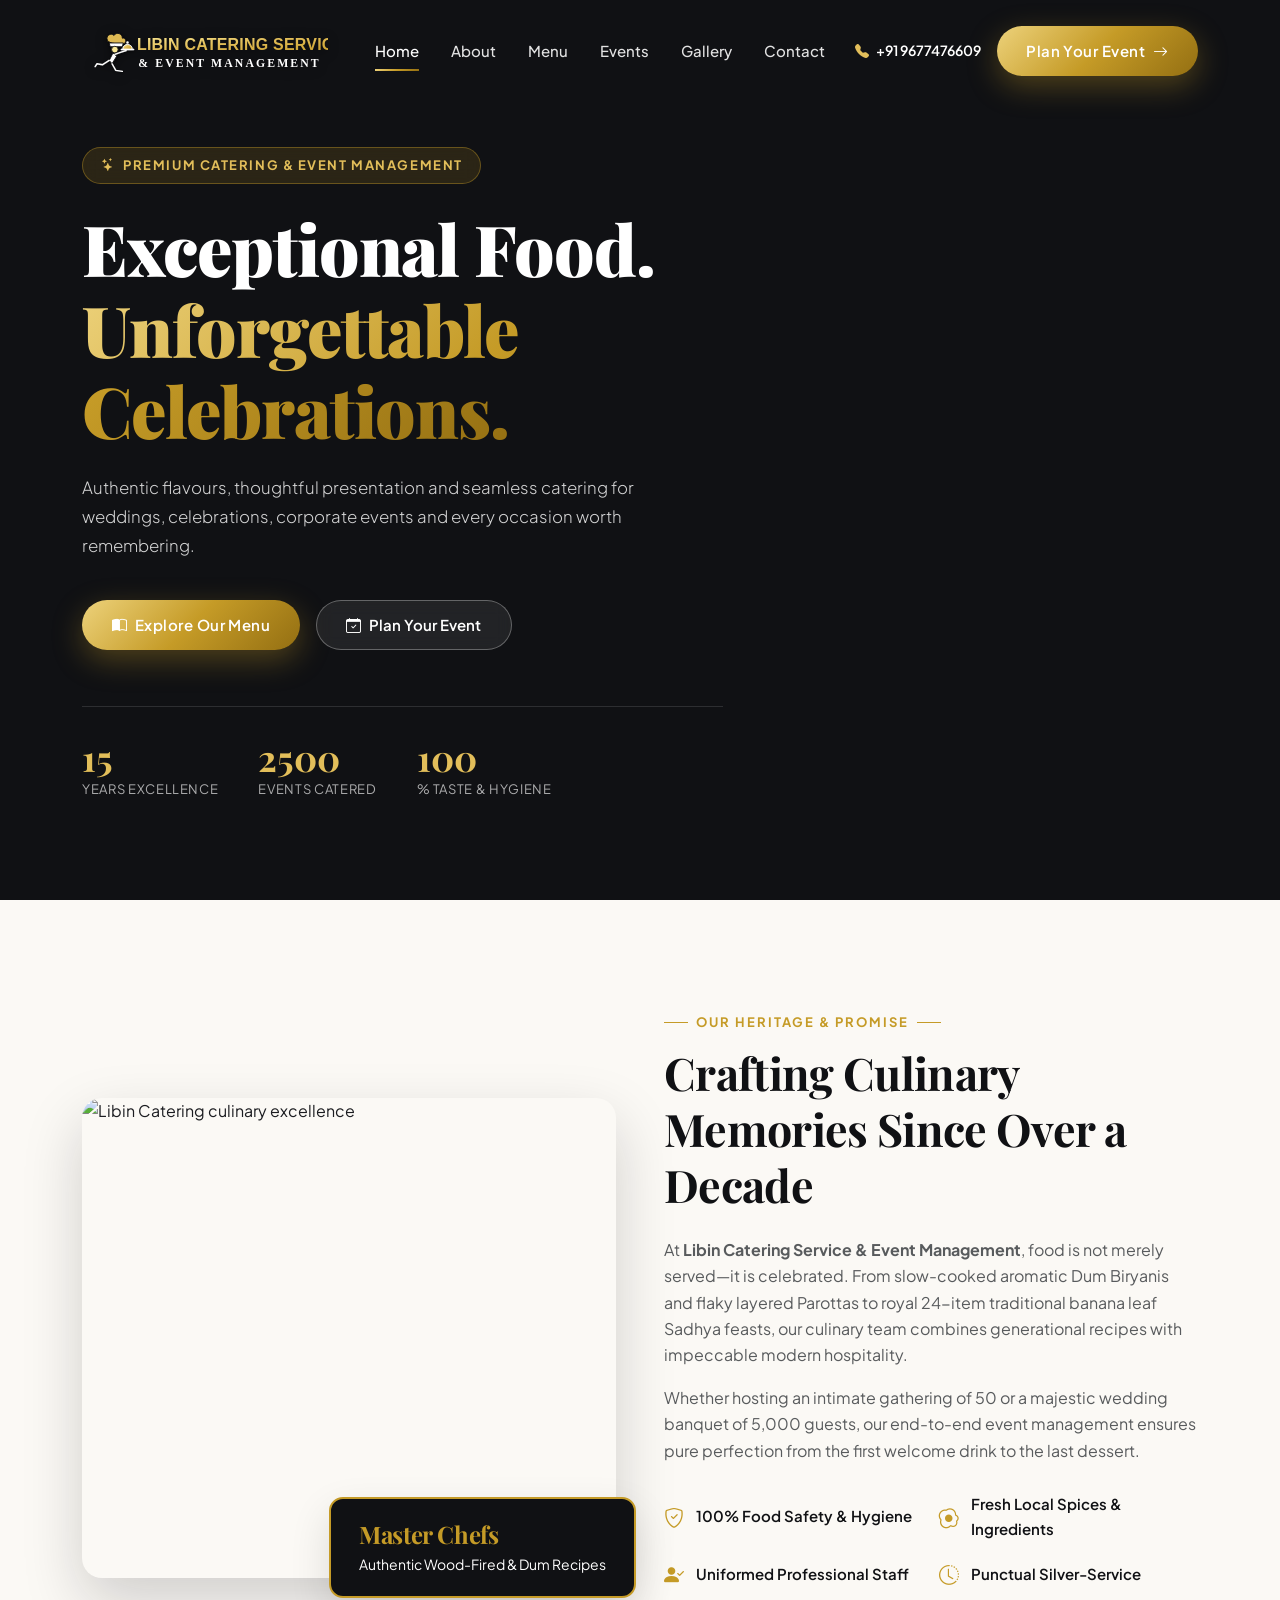
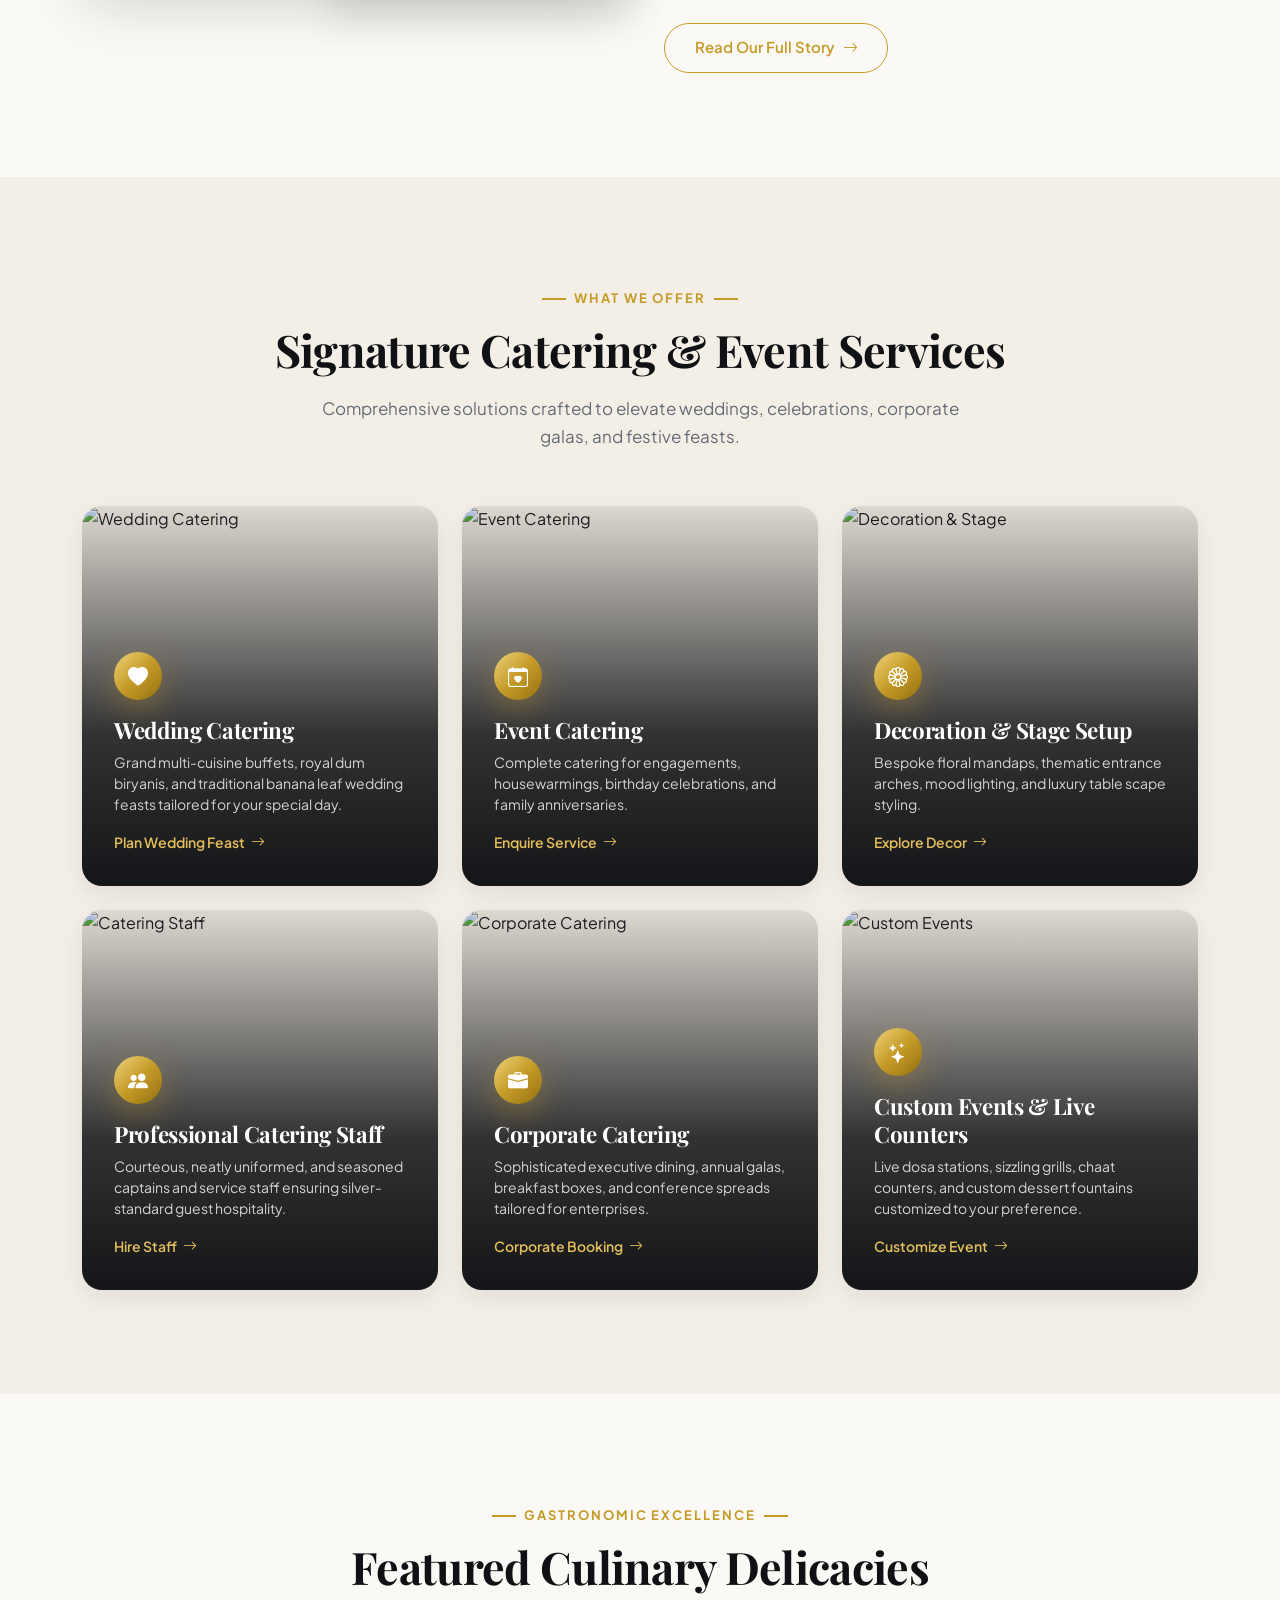
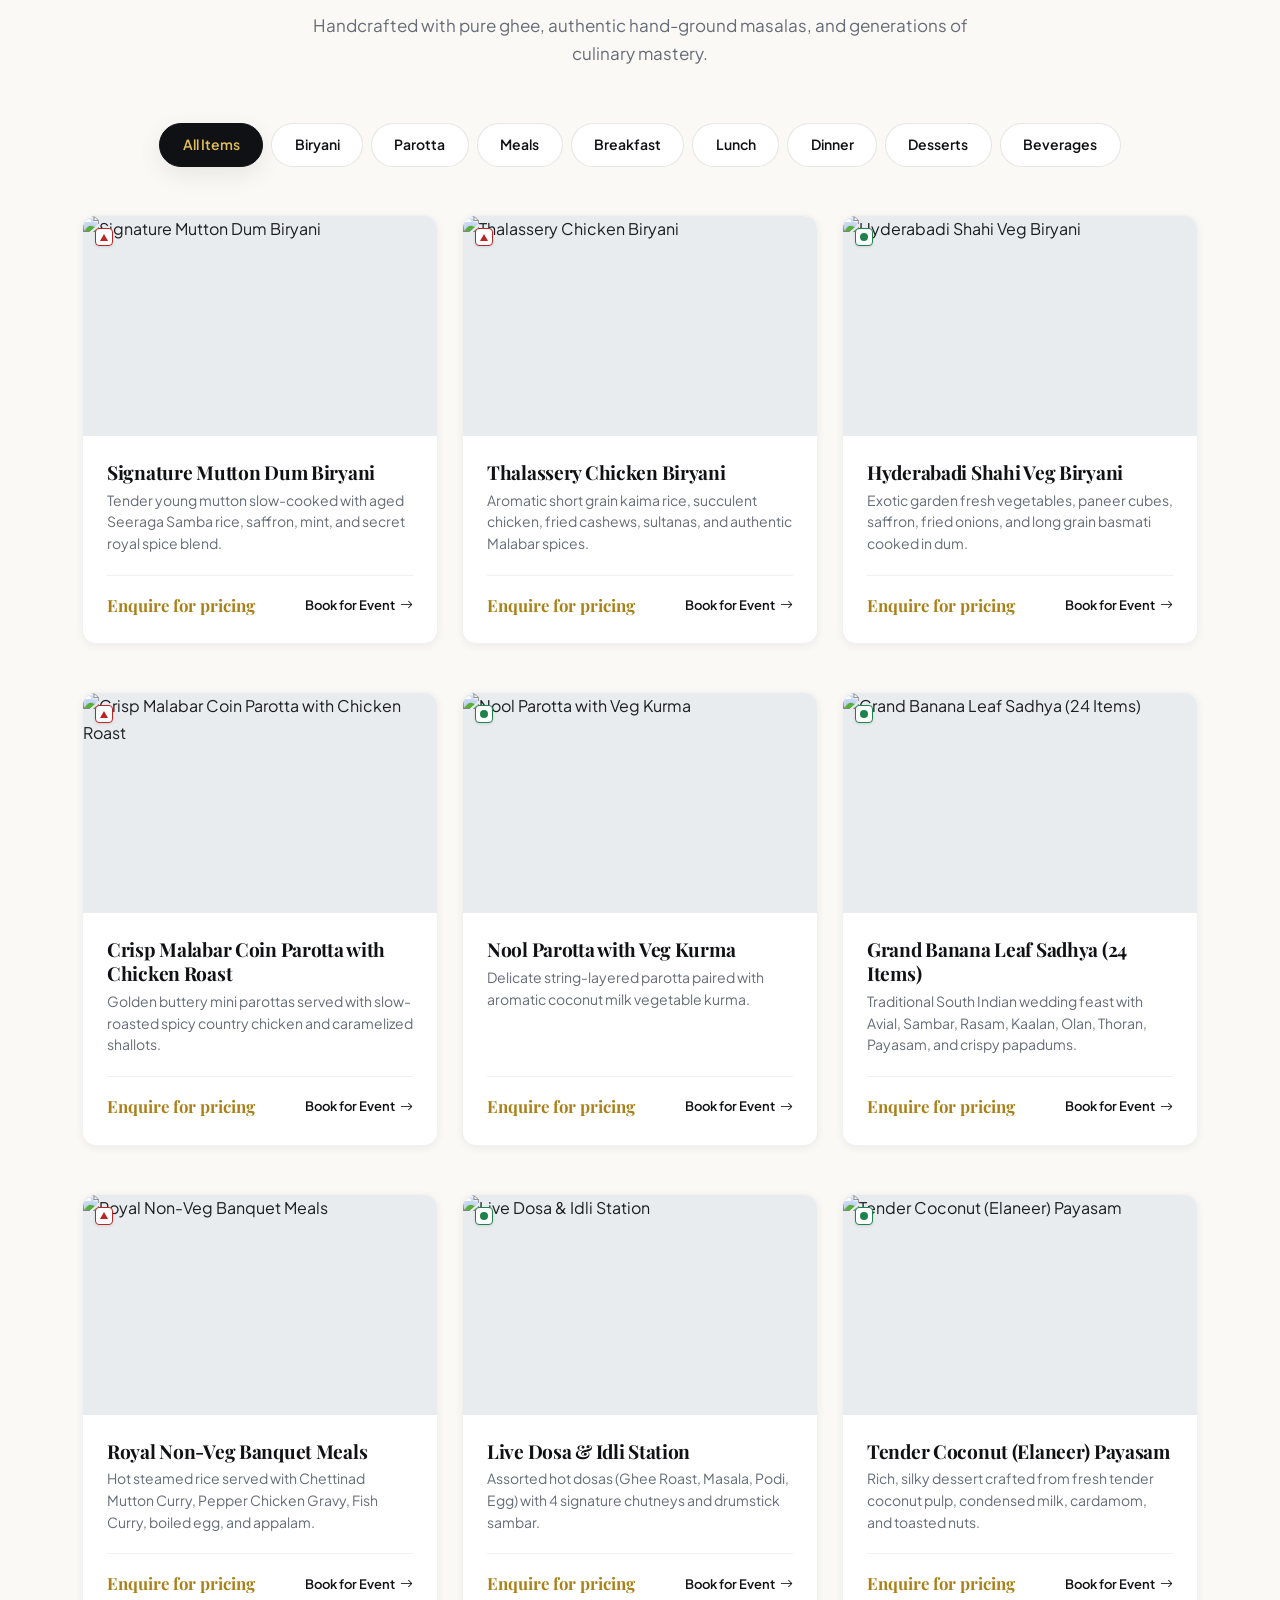
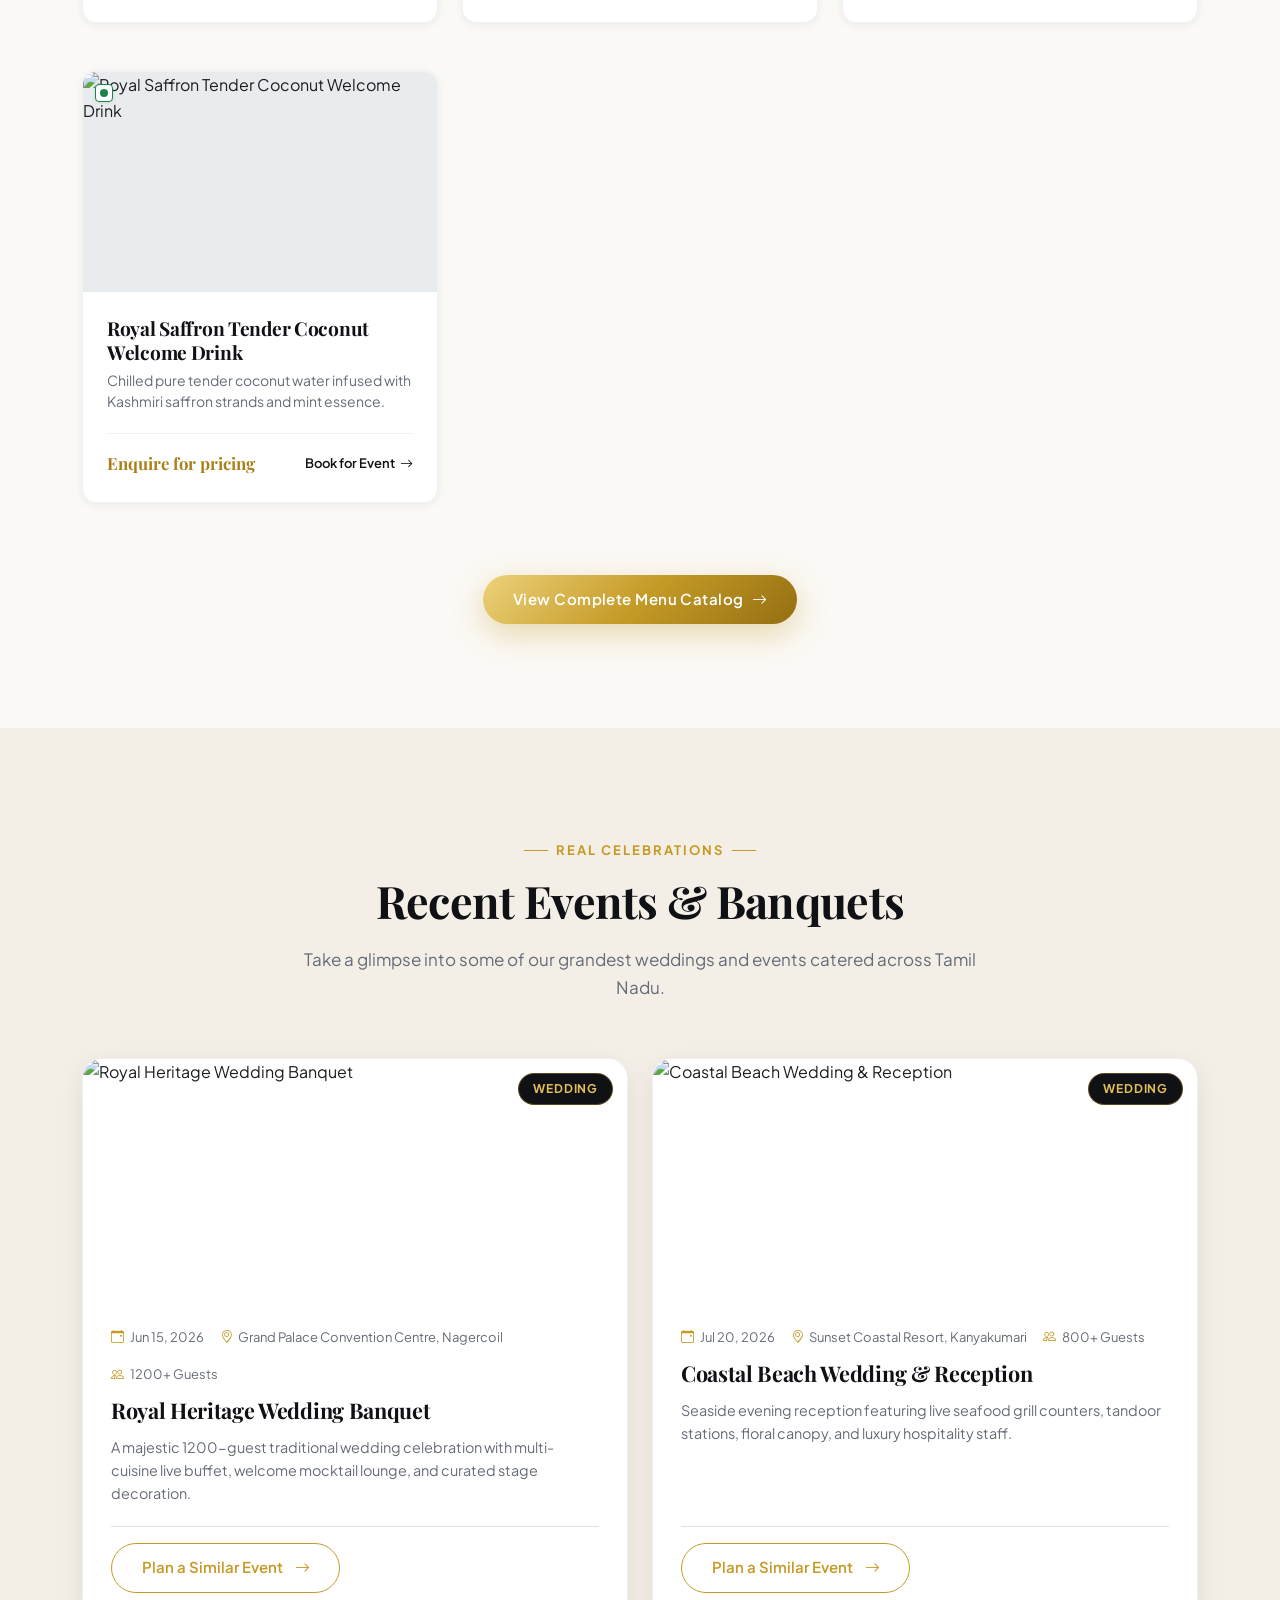
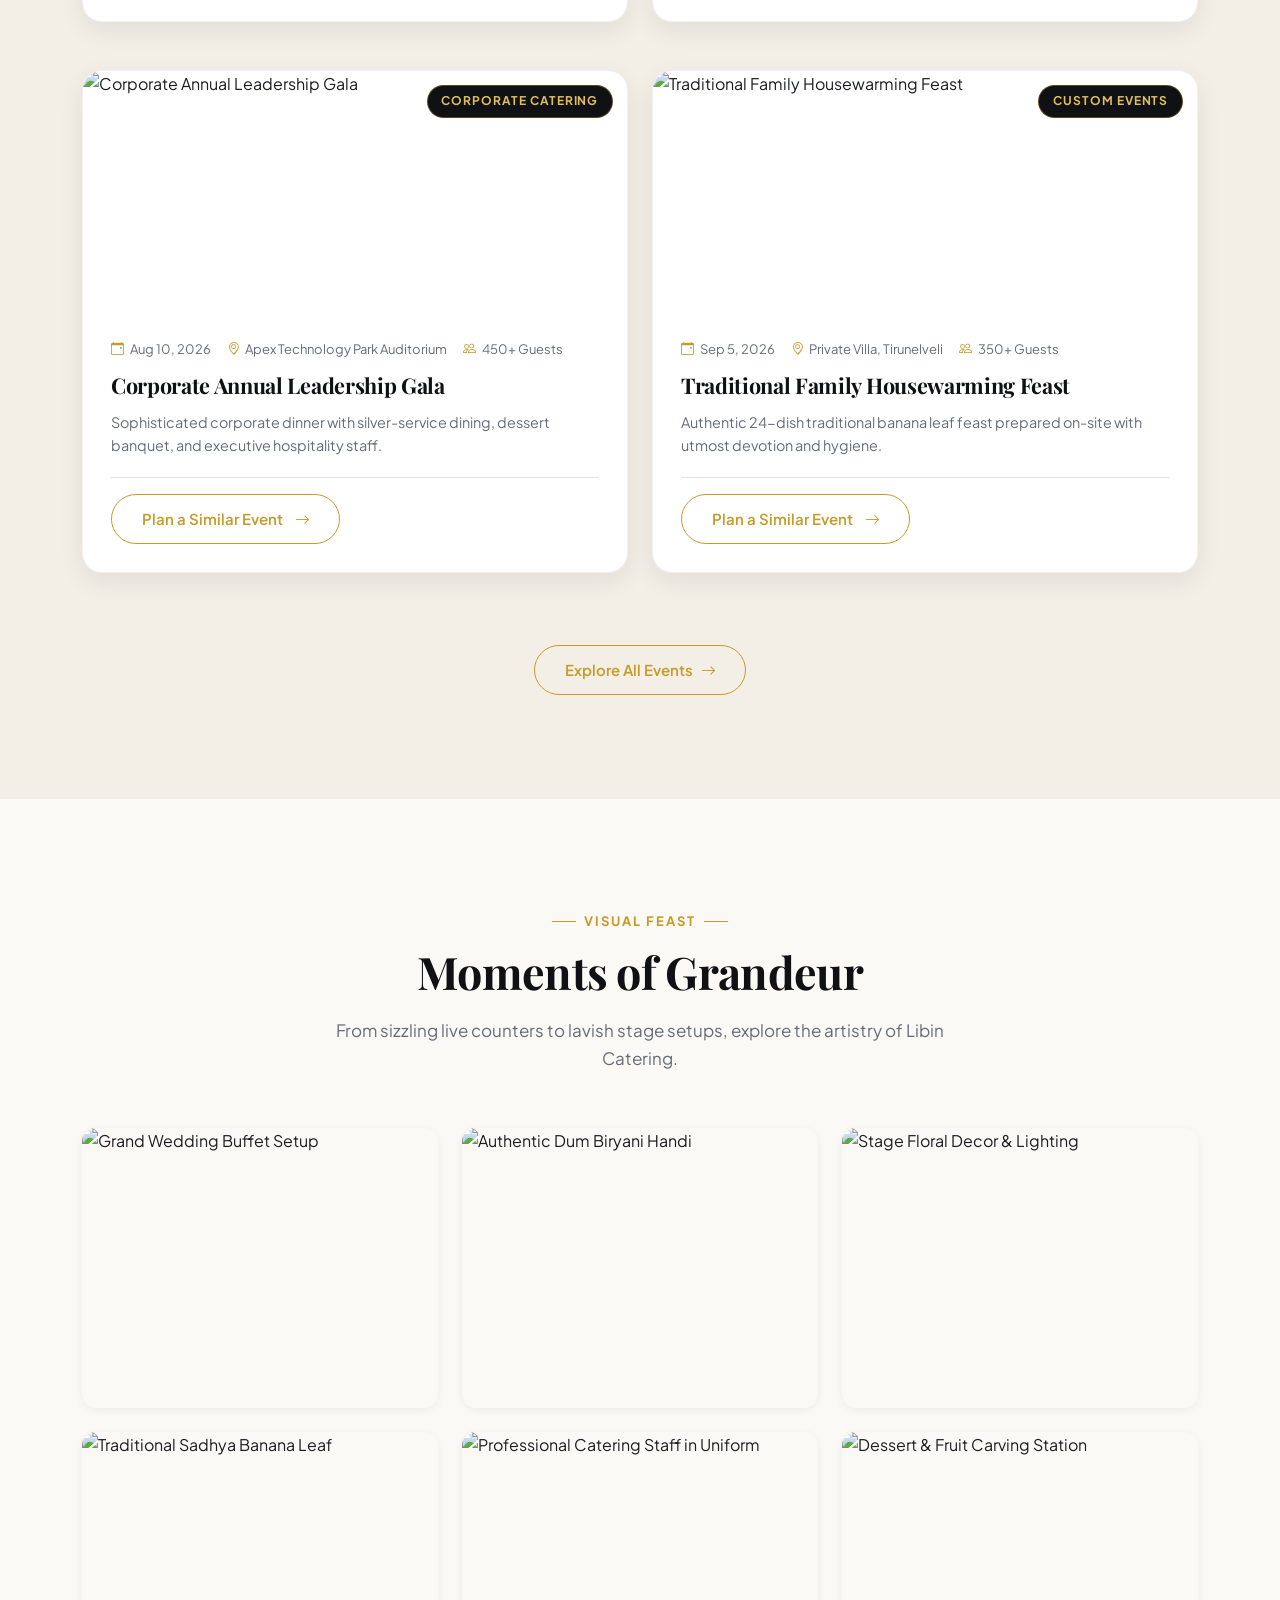
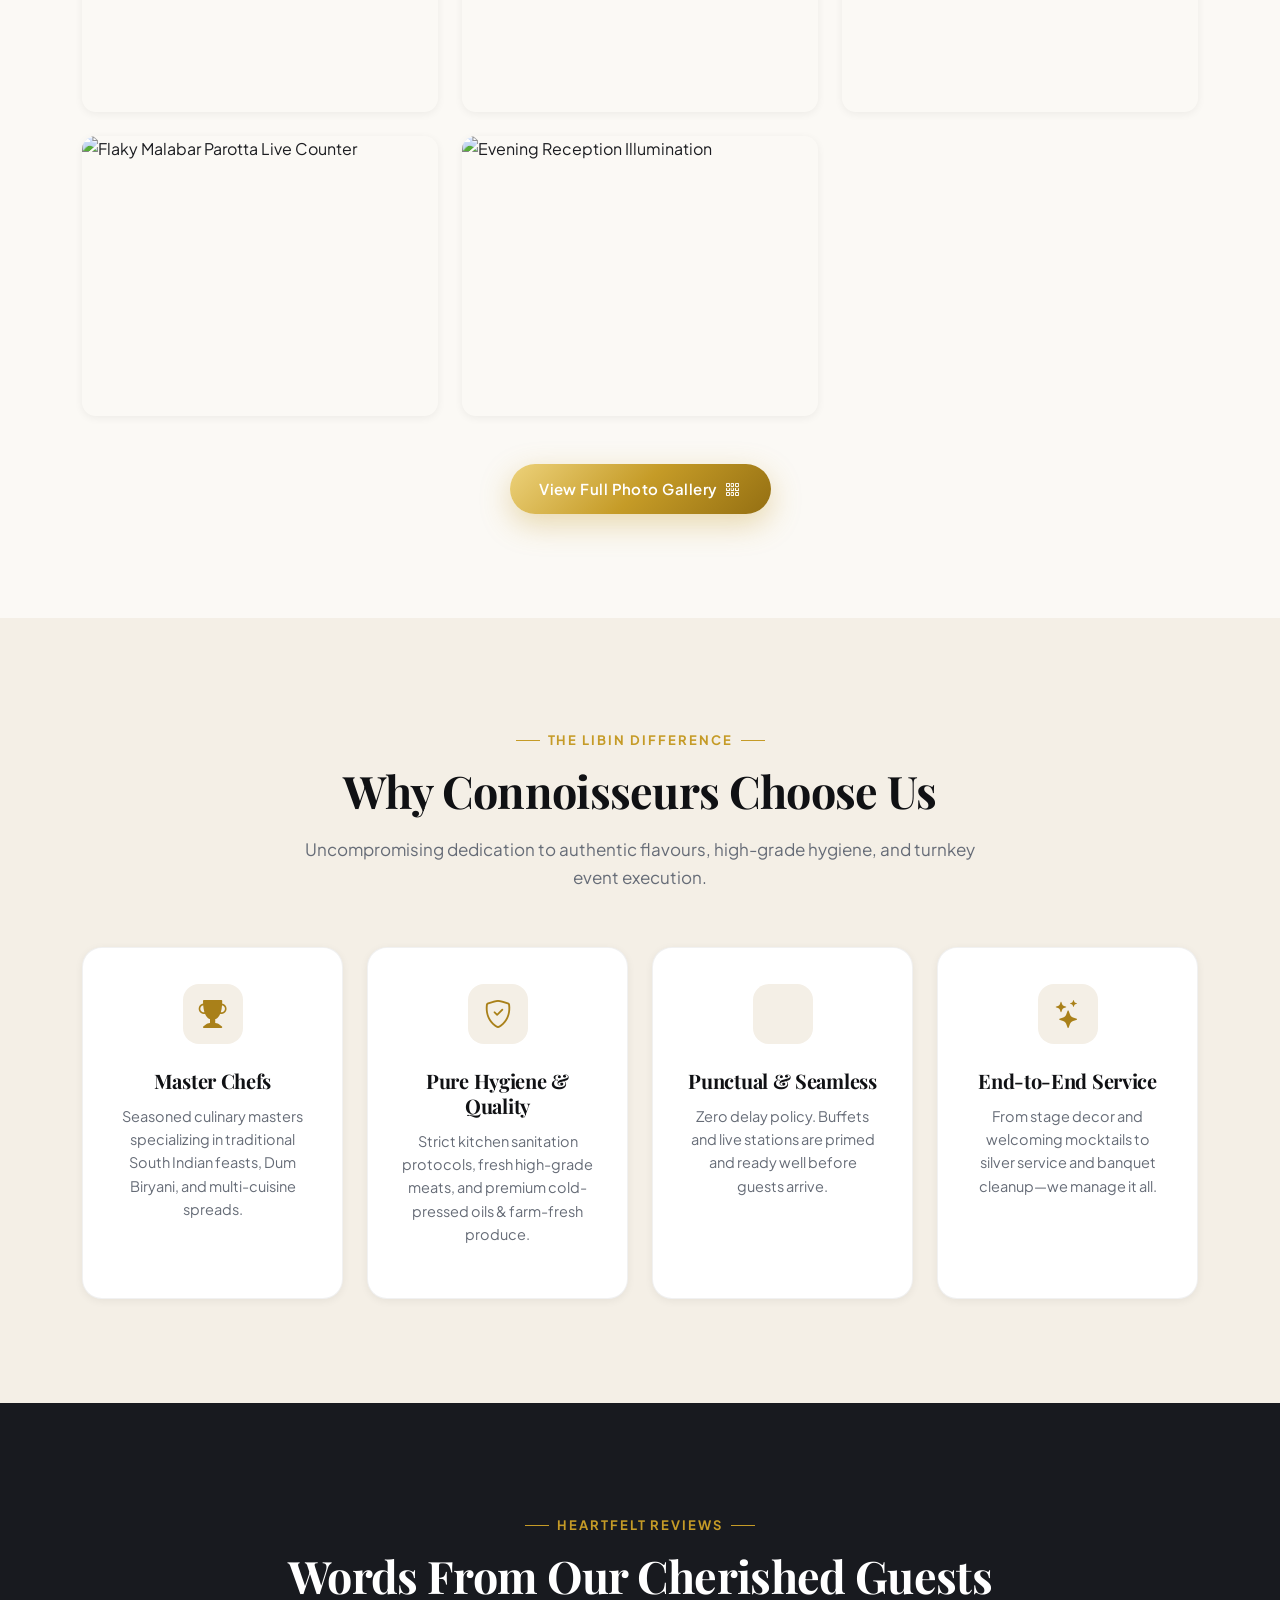
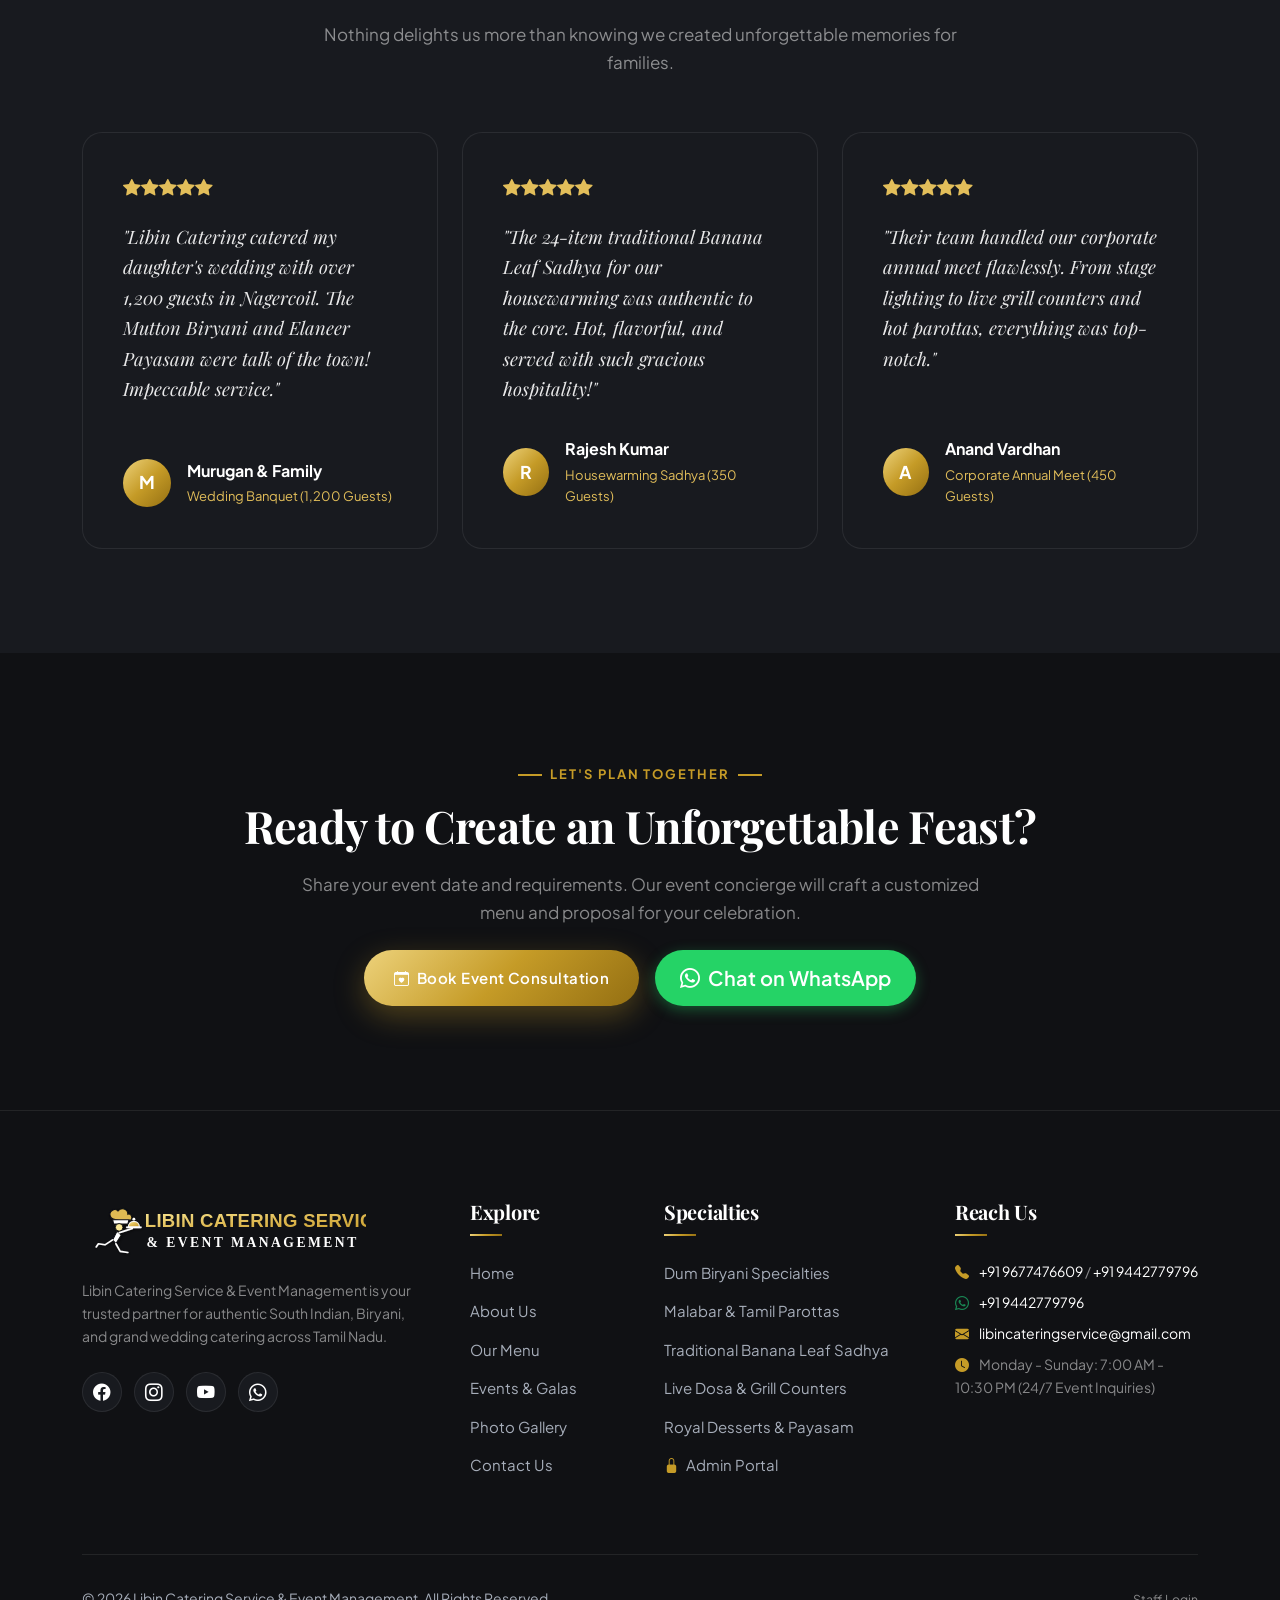
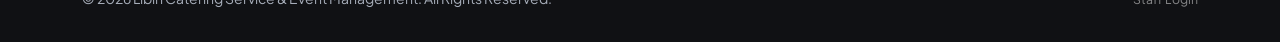
==== commit ea8ad11b: "feat: high-contrast vector SVG brand logos with crisp legibility across light and dark themes" ====
--- a/index.html
+++ b/index.html
@@ -57,7 +57,7 @@
   <nav class="navbar navbar-expand-lg navbar-dark navbar-main">
     <div class="container">
       <a class="navbar-brand" href="index.html">
-        <img src="assets/images/logo.png" alt="Libin Catering Service" class="logo-img">
+        <img src="assets/images/logo-white.svg" alt="Libin Catering Service" class="logo-img">
       </a>
 
       <button class="navbar-toggler border-0" type="button" data-bs-toggle="collapse" data-bs-target="#navbarContent" aria-controls="navbarContent" aria-expanded="false" aria-label="Toggle navigation">
@@ -501,7 +501,7 @@
       <div class="row g-5">
         <!-- Col 1: Brand -->
         <div class="col-lg-4">
-          <img src="assets/images/logo.png" alt="Libin Catering" class="footer-brand-logo">
+          <img src="assets/images/logo-white.svg" alt="Libin Catering" class="footer-brand-logo">
           <p class="text-white-50 mb-4 small">
             Libin Catering Service & Event Management is your trusted partner for authentic South Indian, Biryani, and grand wedding catering across Tamil Nadu.
           </p>
--- a/css/style.css
+++ b/css/style.css
@@ -340,6 +340,7 @@
 .navbar-brand img.logo-img {
   height: 52px;
   width: auto;
+  max-width: 260px;
   object-fit: contain;
   filter: drop-shadow(0 2px 6px rgba(0, 0, 0, 0.4));
   transition: transform var(--transition-fast);
@@ -1296,7 +1297,9 @@
 }
 
 .admin-sidebar-brand img {
-  height: 40px;
+  height: 44px;
+  width: auto;
+  max-width: 100%;
 }
 
 .admin-nav {
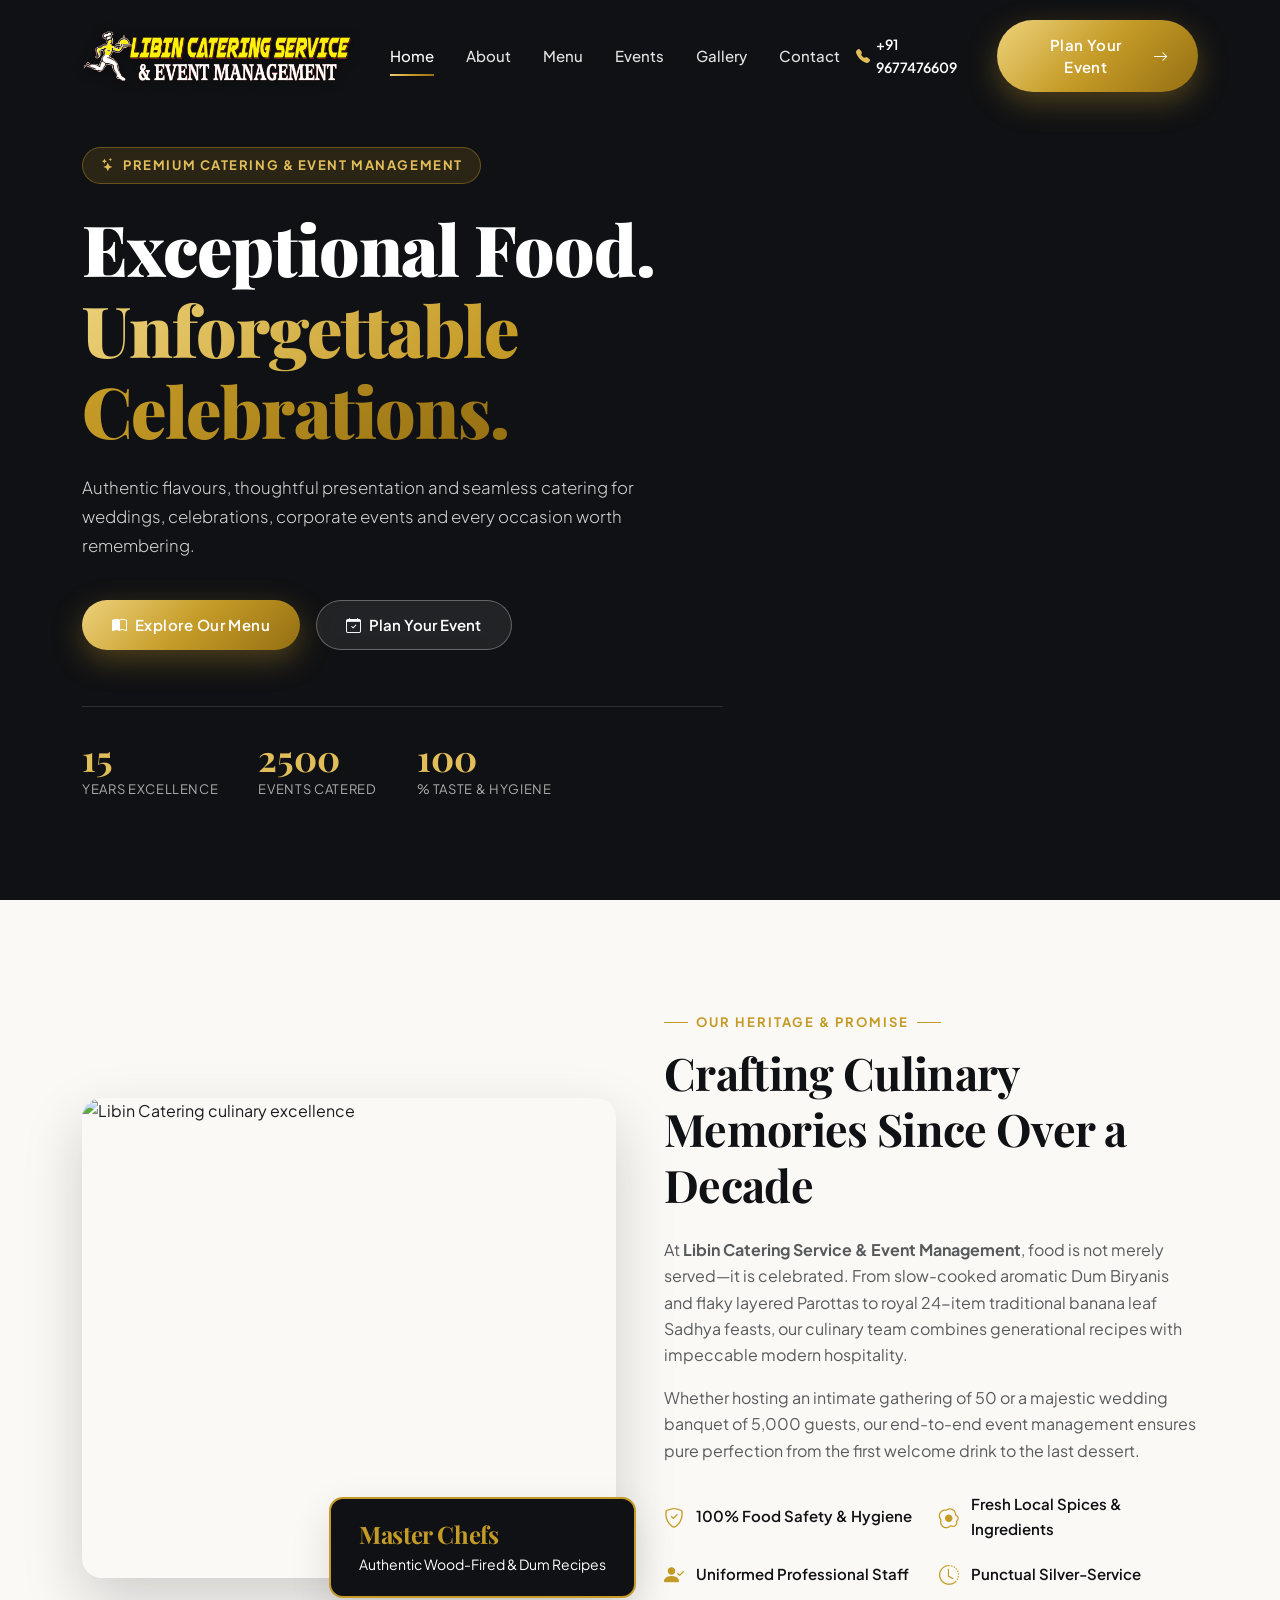
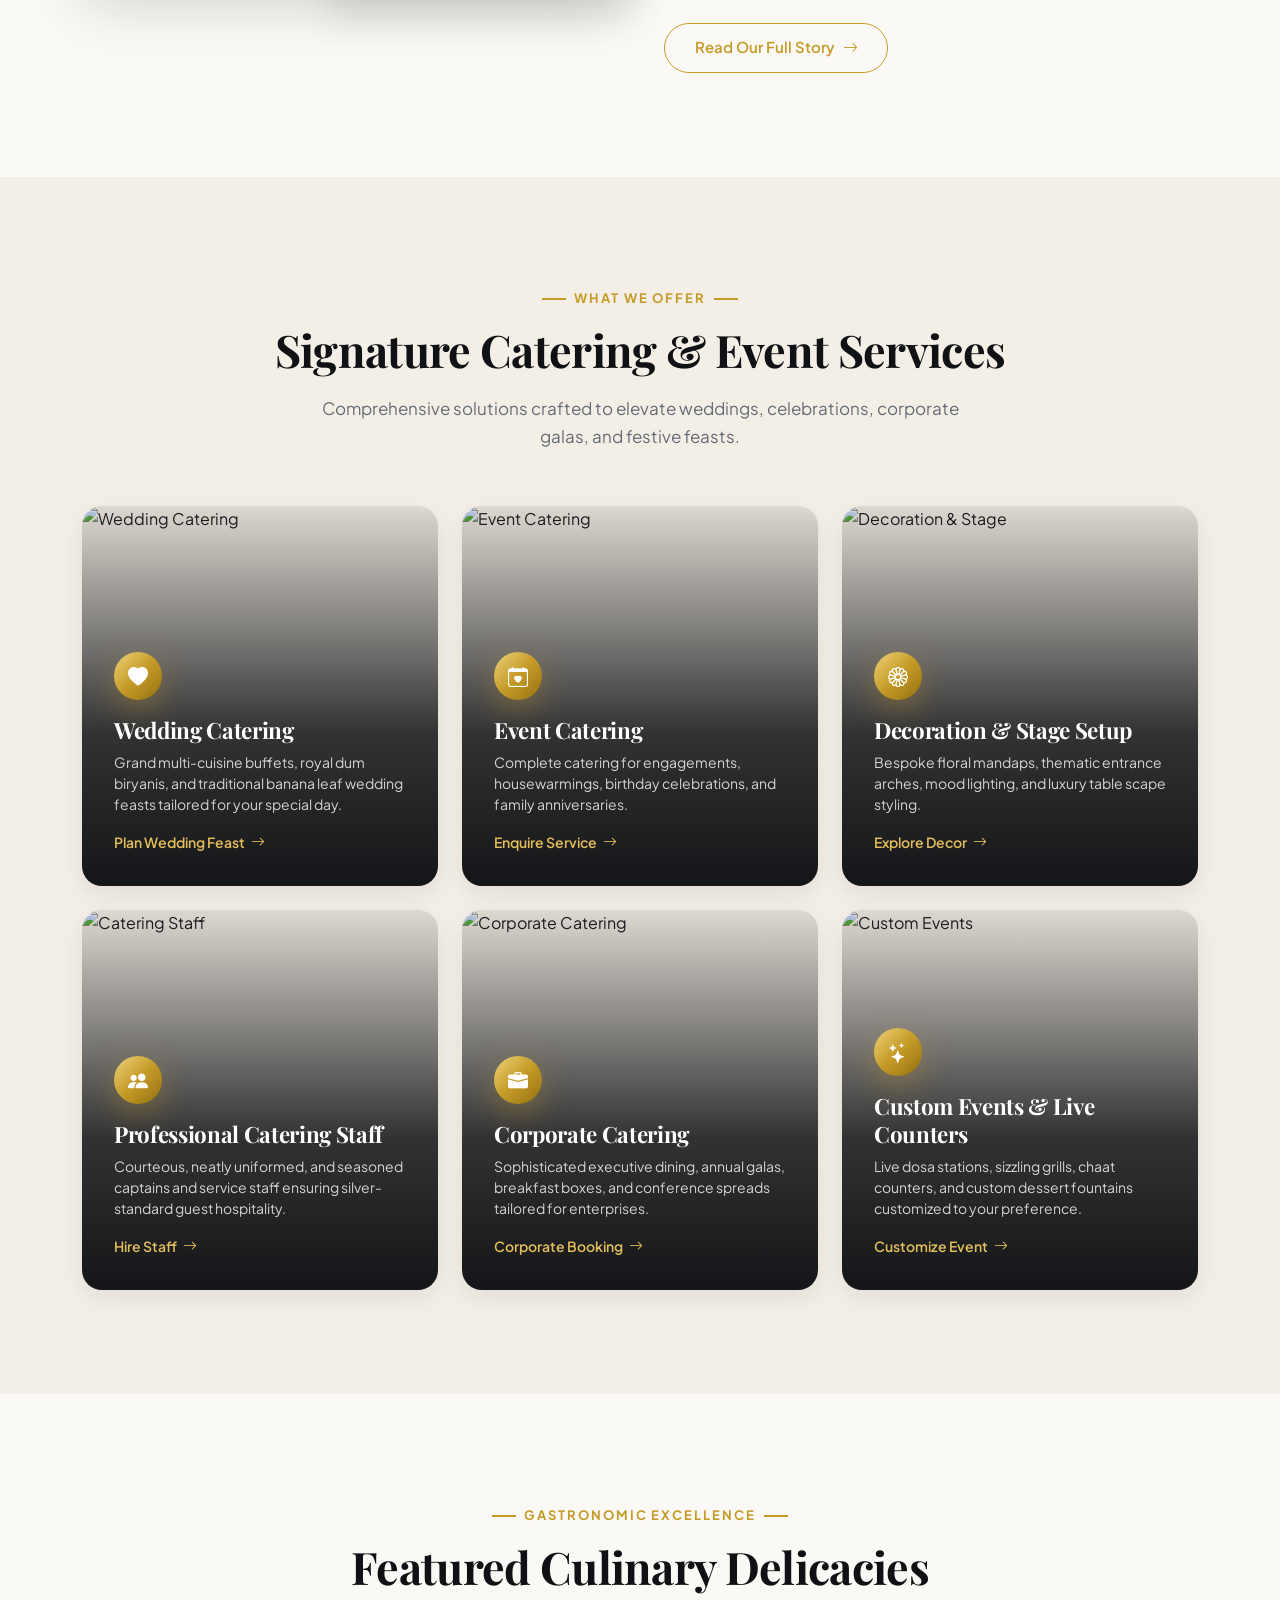
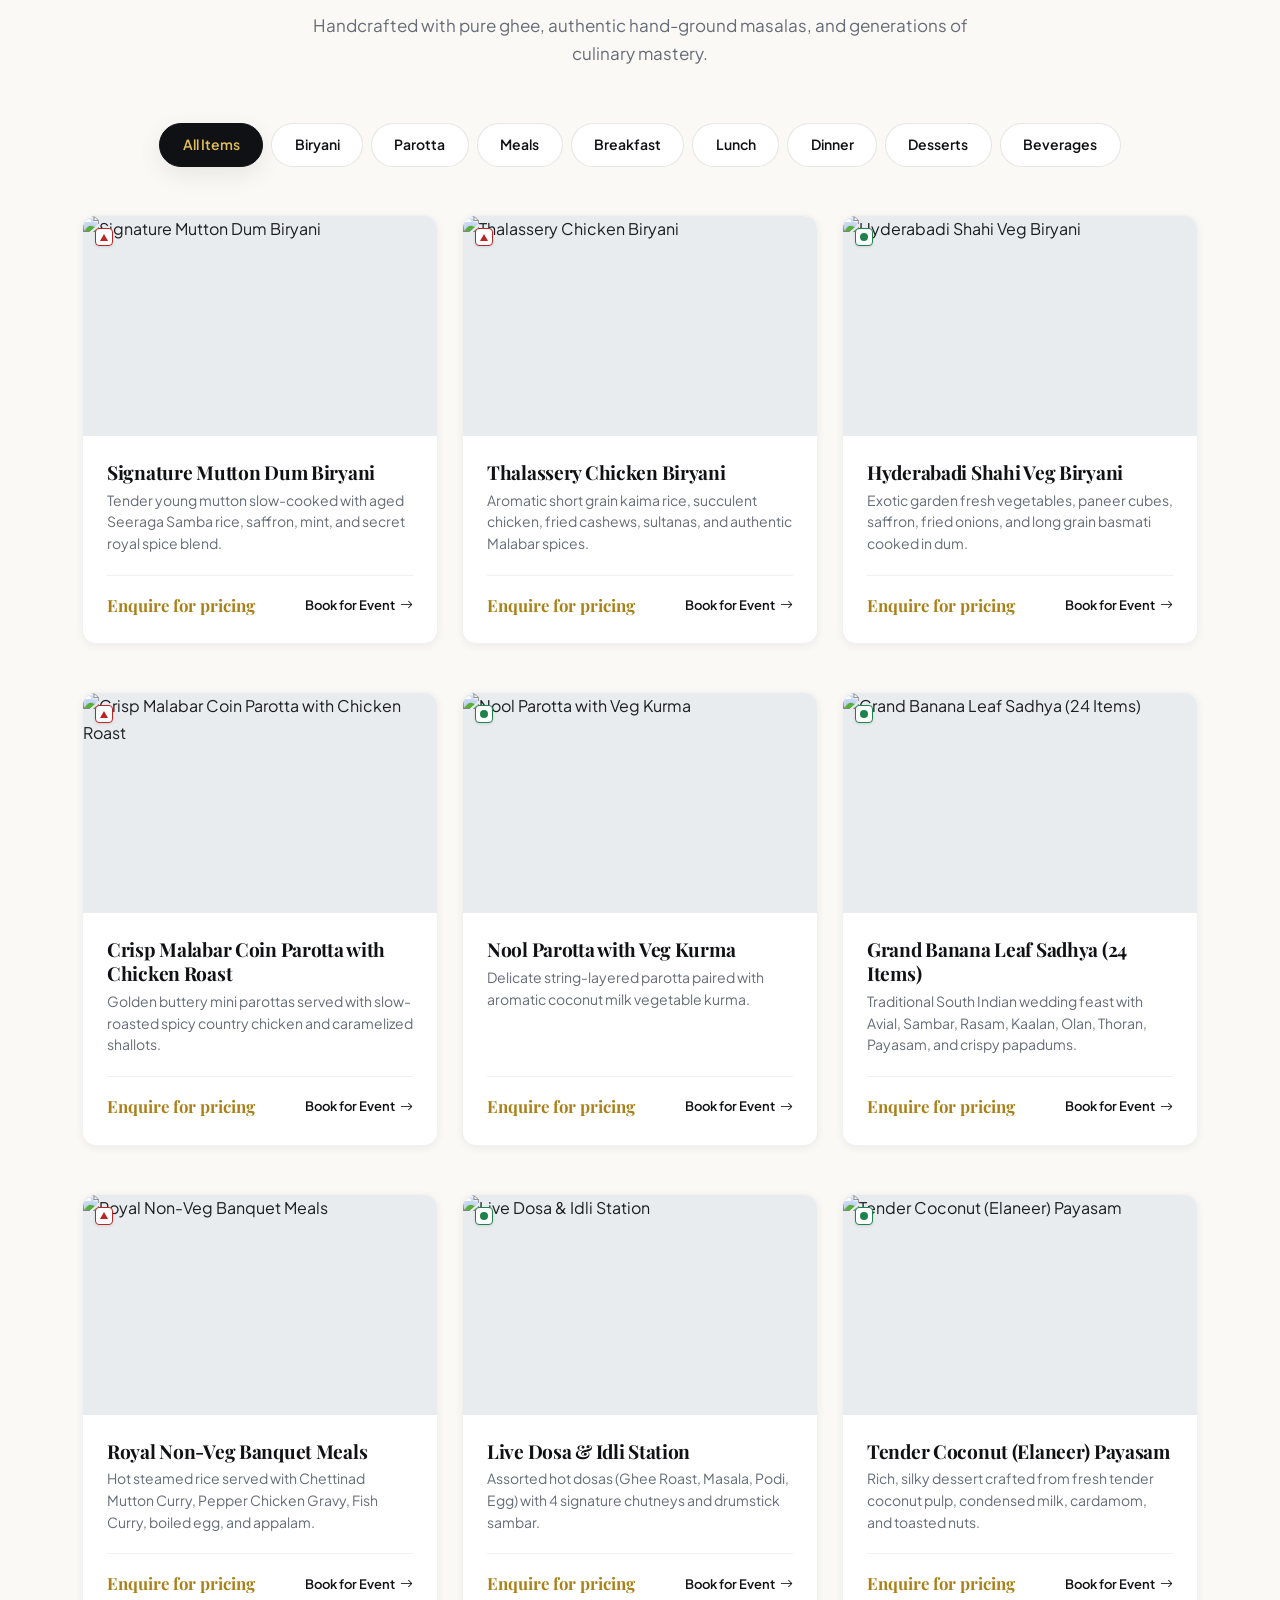
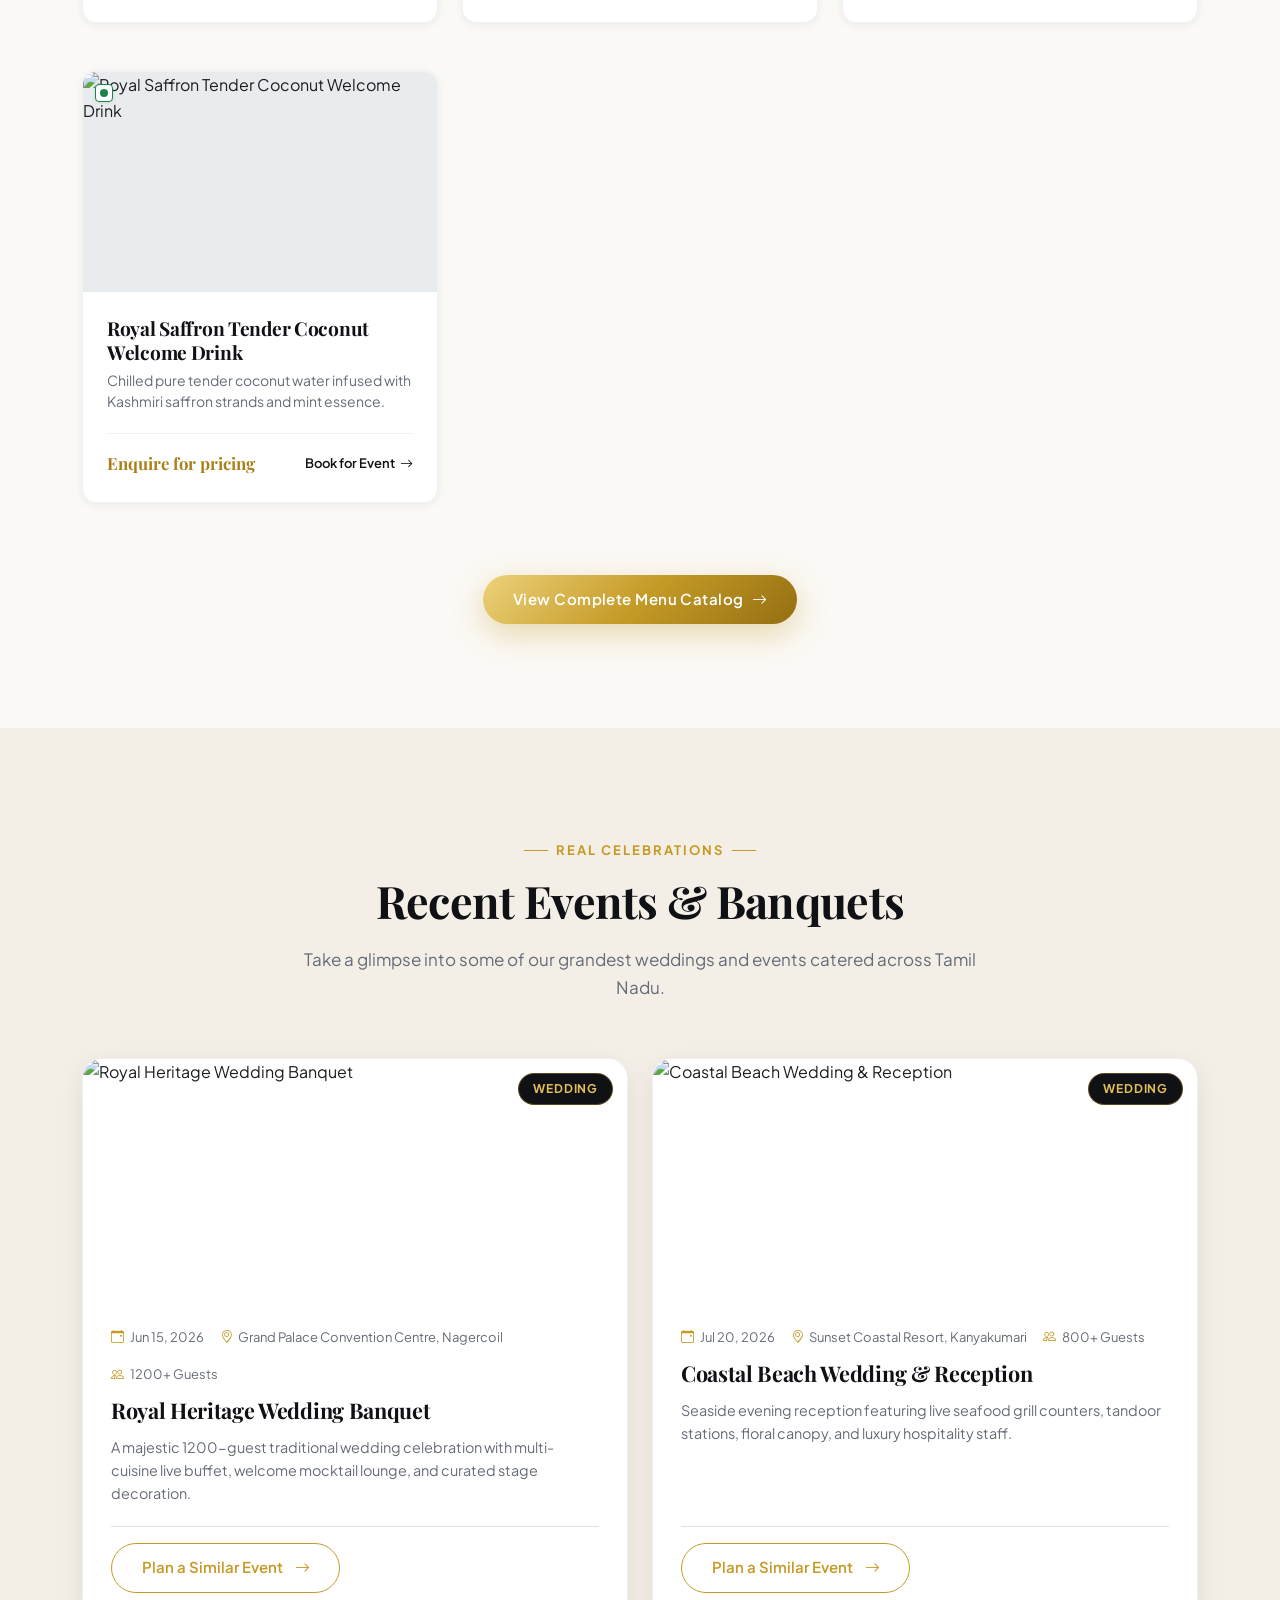
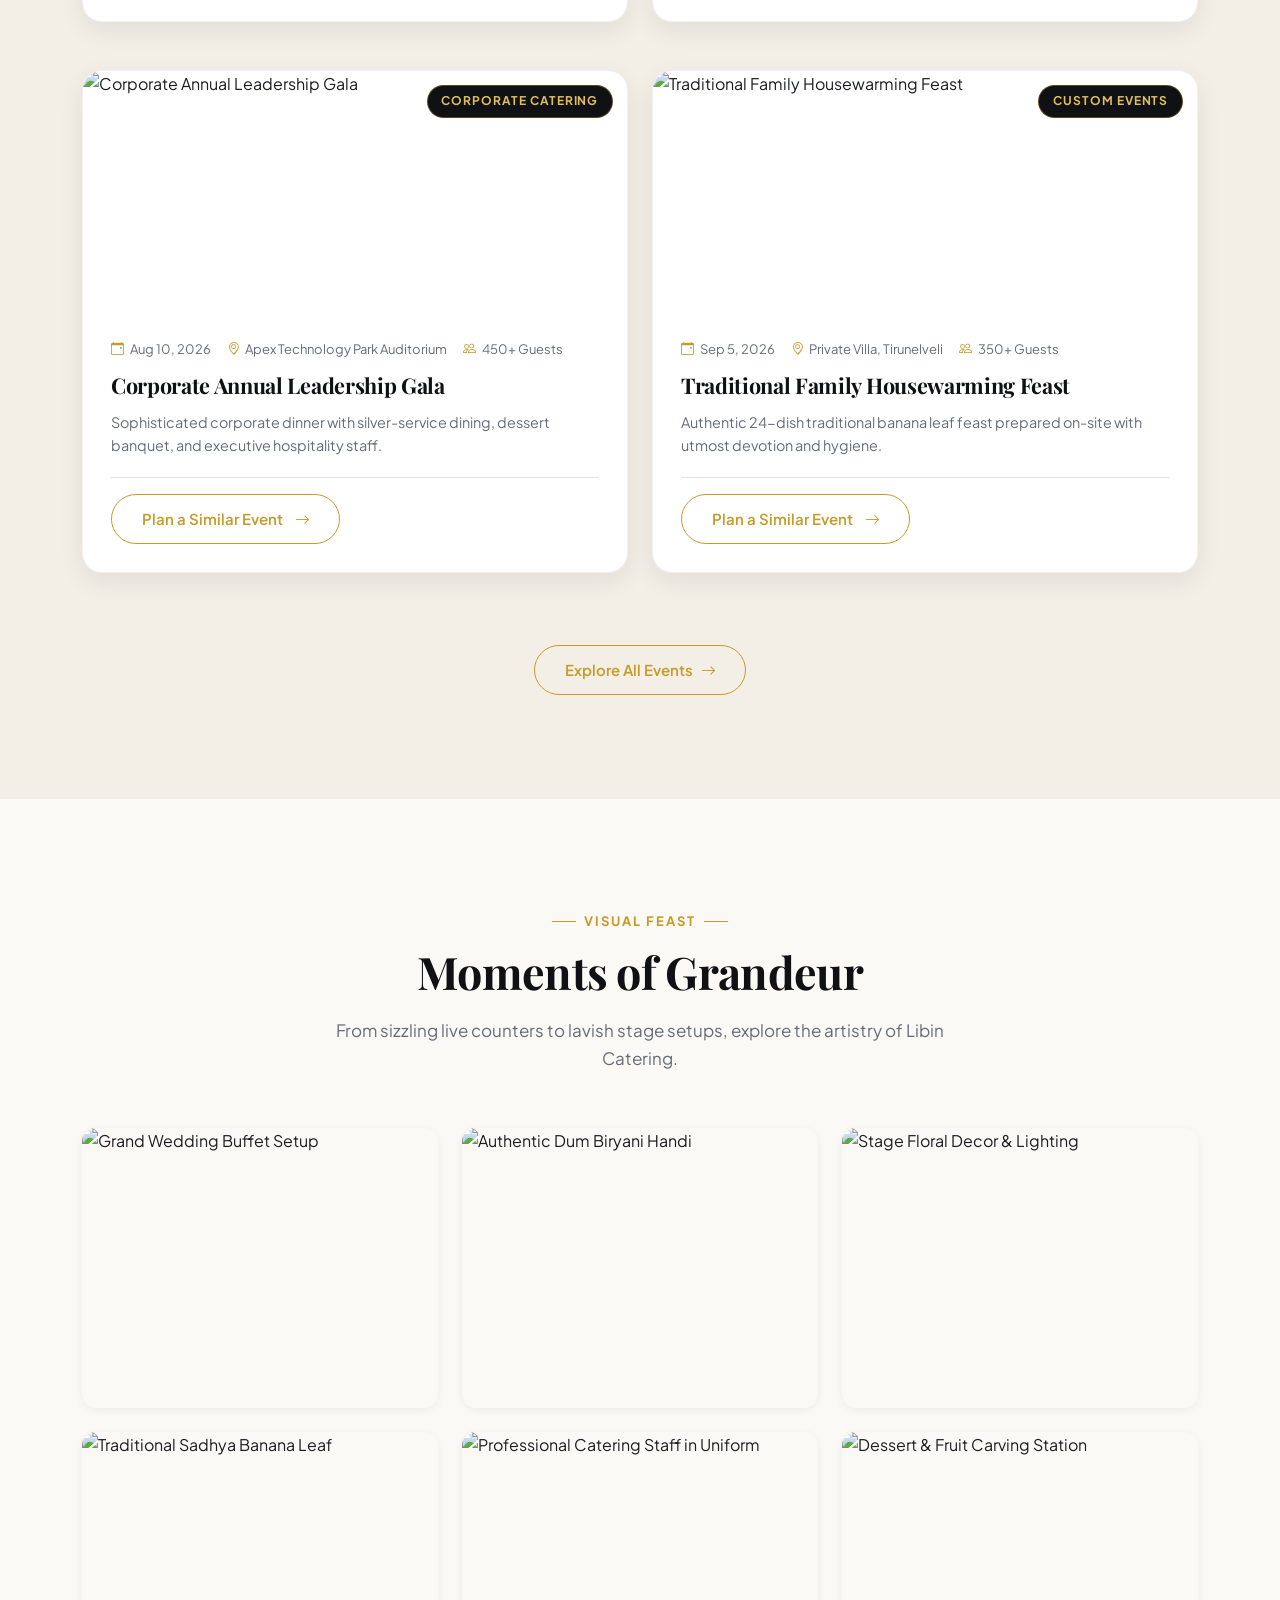
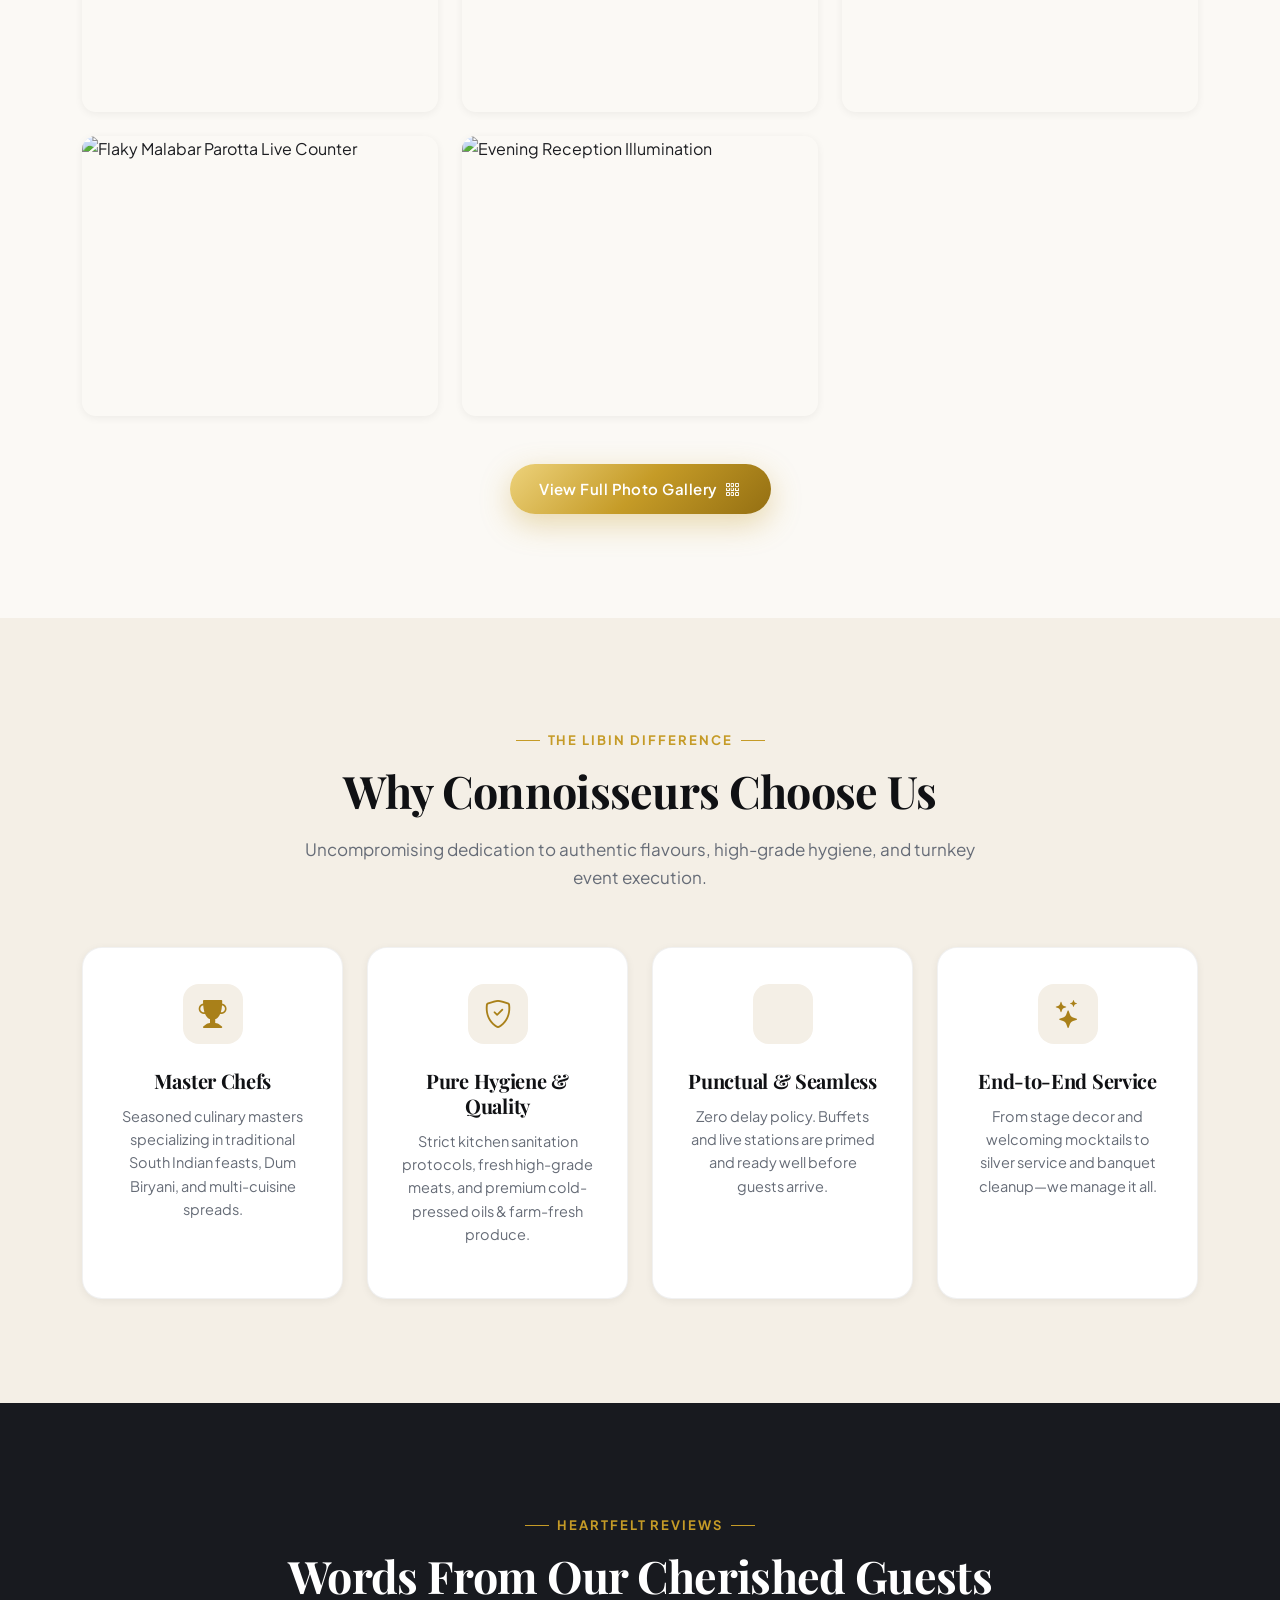
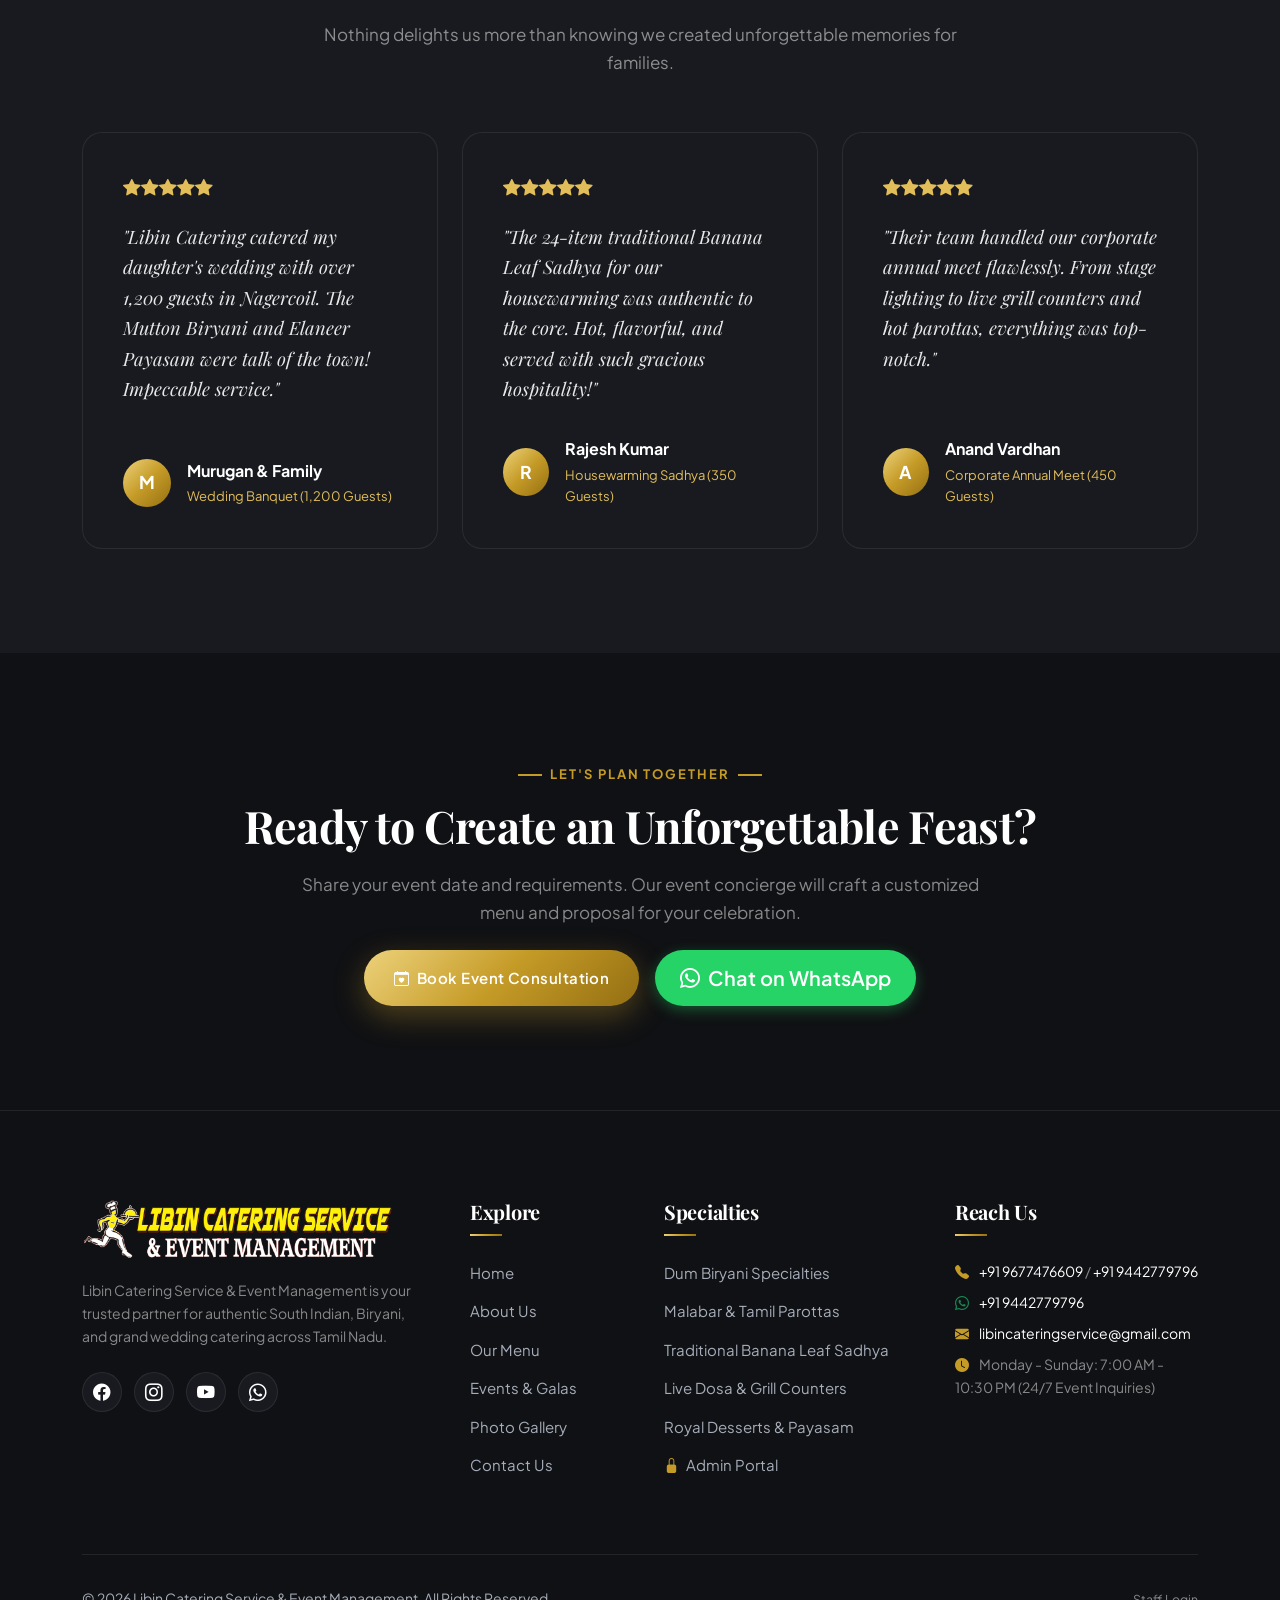
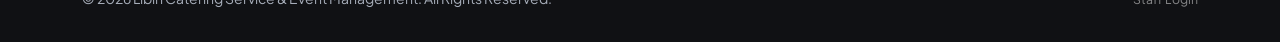
==== commit a377201f: "Revert "feat: high-contrast vector SVG brand logos with crisp legibility across light and dark theme" ====
--- a/index.html
+++ b/index.html
@@ -57,7 +57,7 @@
   <nav class="navbar navbar-expand-lg navbar-dark navbar-main">
     <div class="container">
       <a class="navbar-brand" href="index.html">
-        <img src="assets/images/logo-white.svg" alt="Libin Catering Service" class="logo-img">
+        <img src="assets/images/logo.png" alt="Libin Catering Service" class="logo-img">
       </a>
 
       <button class="navbar-toggler border-0" type="button" data-bs-toggle="collapse" data-bs-target="#navbarContent" aria-controls="navbarContent" aria-expanded="false" aria-label="Toggle navigation">
@@ -501,7 +501,7 @@
       <div class="row g-5">
         <!-- Col 1: Brand -->
         <div class="col-lg-4">
-          <img src="assets/images/logo-white.svg" alt="Libin Catering" class="footer-brand-logo">
+          <img src="assets/images/logo.png" alt="Libin Catering" class="footer-brand-logo">
           <p class="text-white-50 mb-4 small">
             Libin Catering Service & Event Management is your trusted partner for authentic South Indian, Biryani, and grand wedding catering across Tamil Nadu.
           </p>
--- a/css/style.css
+++ b/css/style.css
@@ -340,7 +340,6 @@
 .navbar-brand img.logo-img {
   height: 52px;
   width: auto;
-  max-width: 260px;
   object-fit: contain;
   filter: drop-shadow(0 2px 6px rgba(0, 0, 0, 0.4));
   transition: transform var(--transition-fast);
@@ -1297,9 +1296,7 @@
 }
 
 .admin-sidebar-brand img {
-  height: 44px;
-  width: auto;
-  max-width: 100%;
+  height: 40px;
 }
 
 .admin-nav {
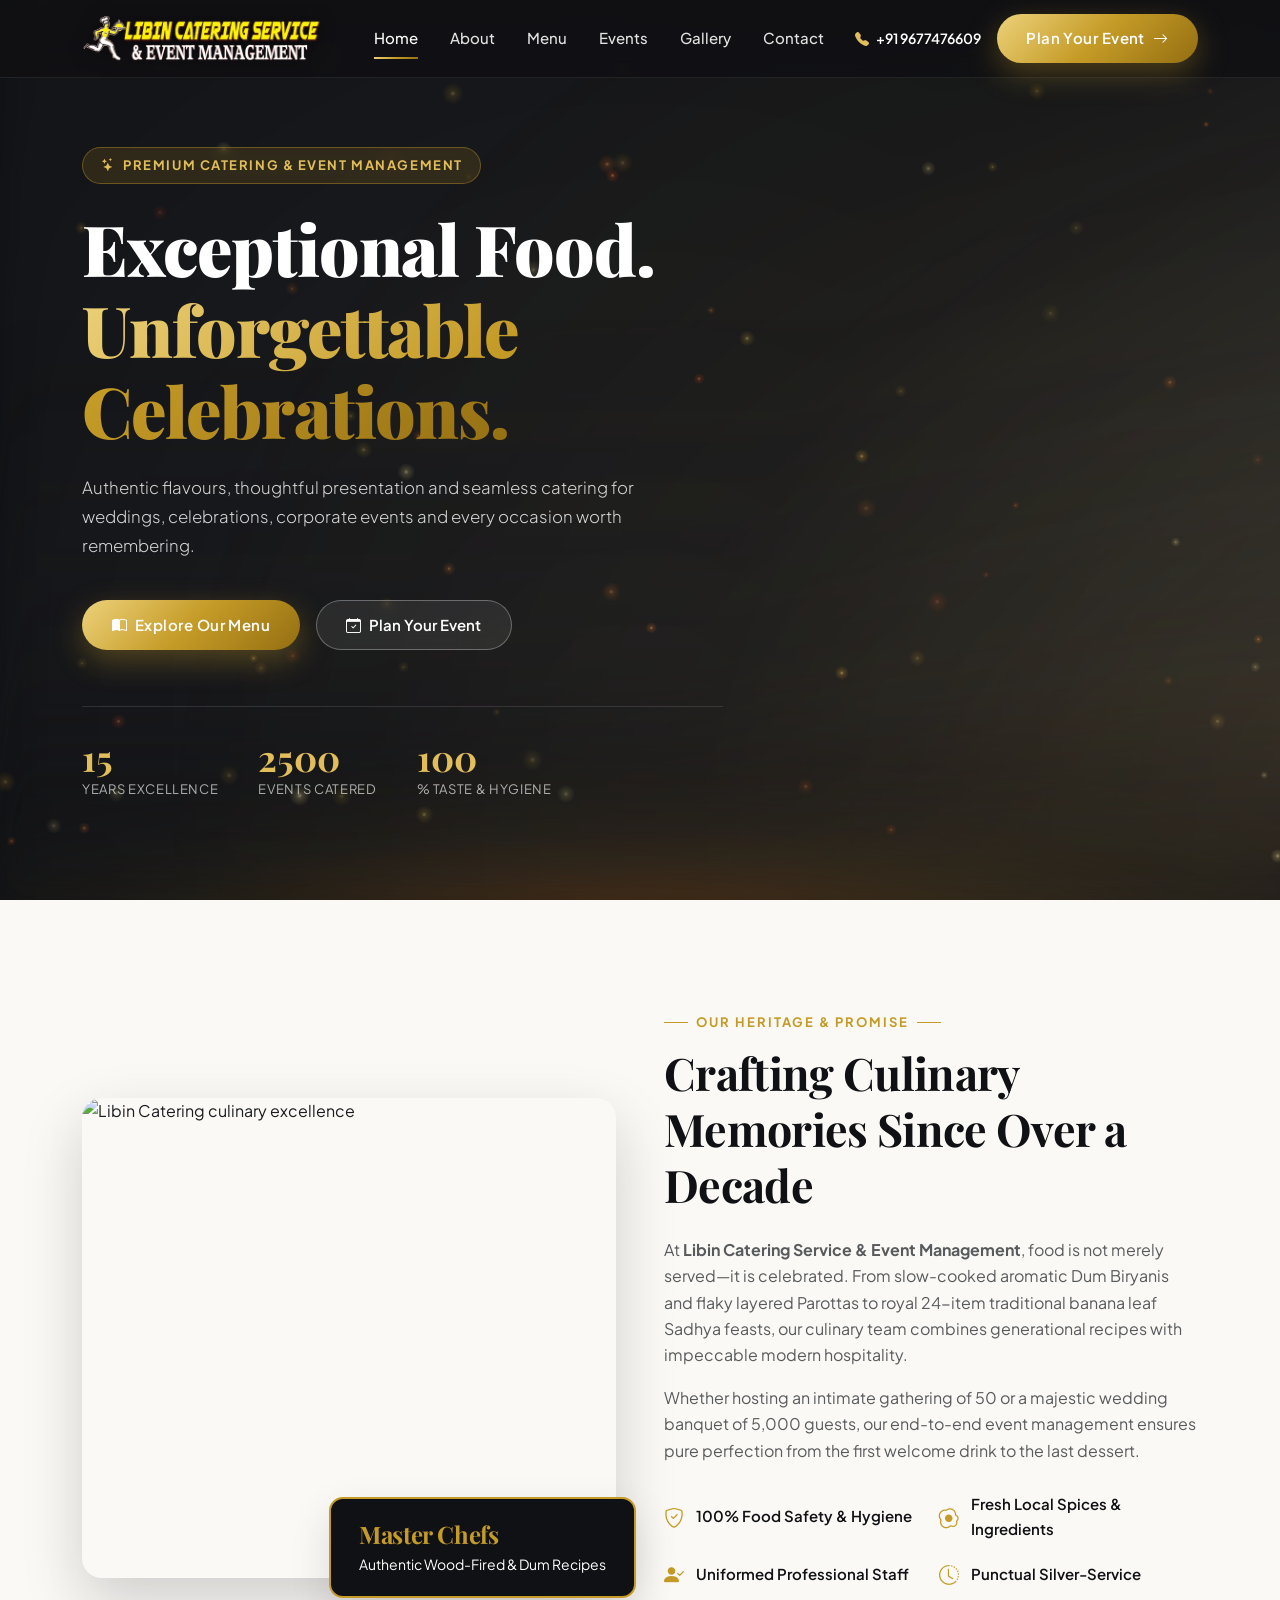
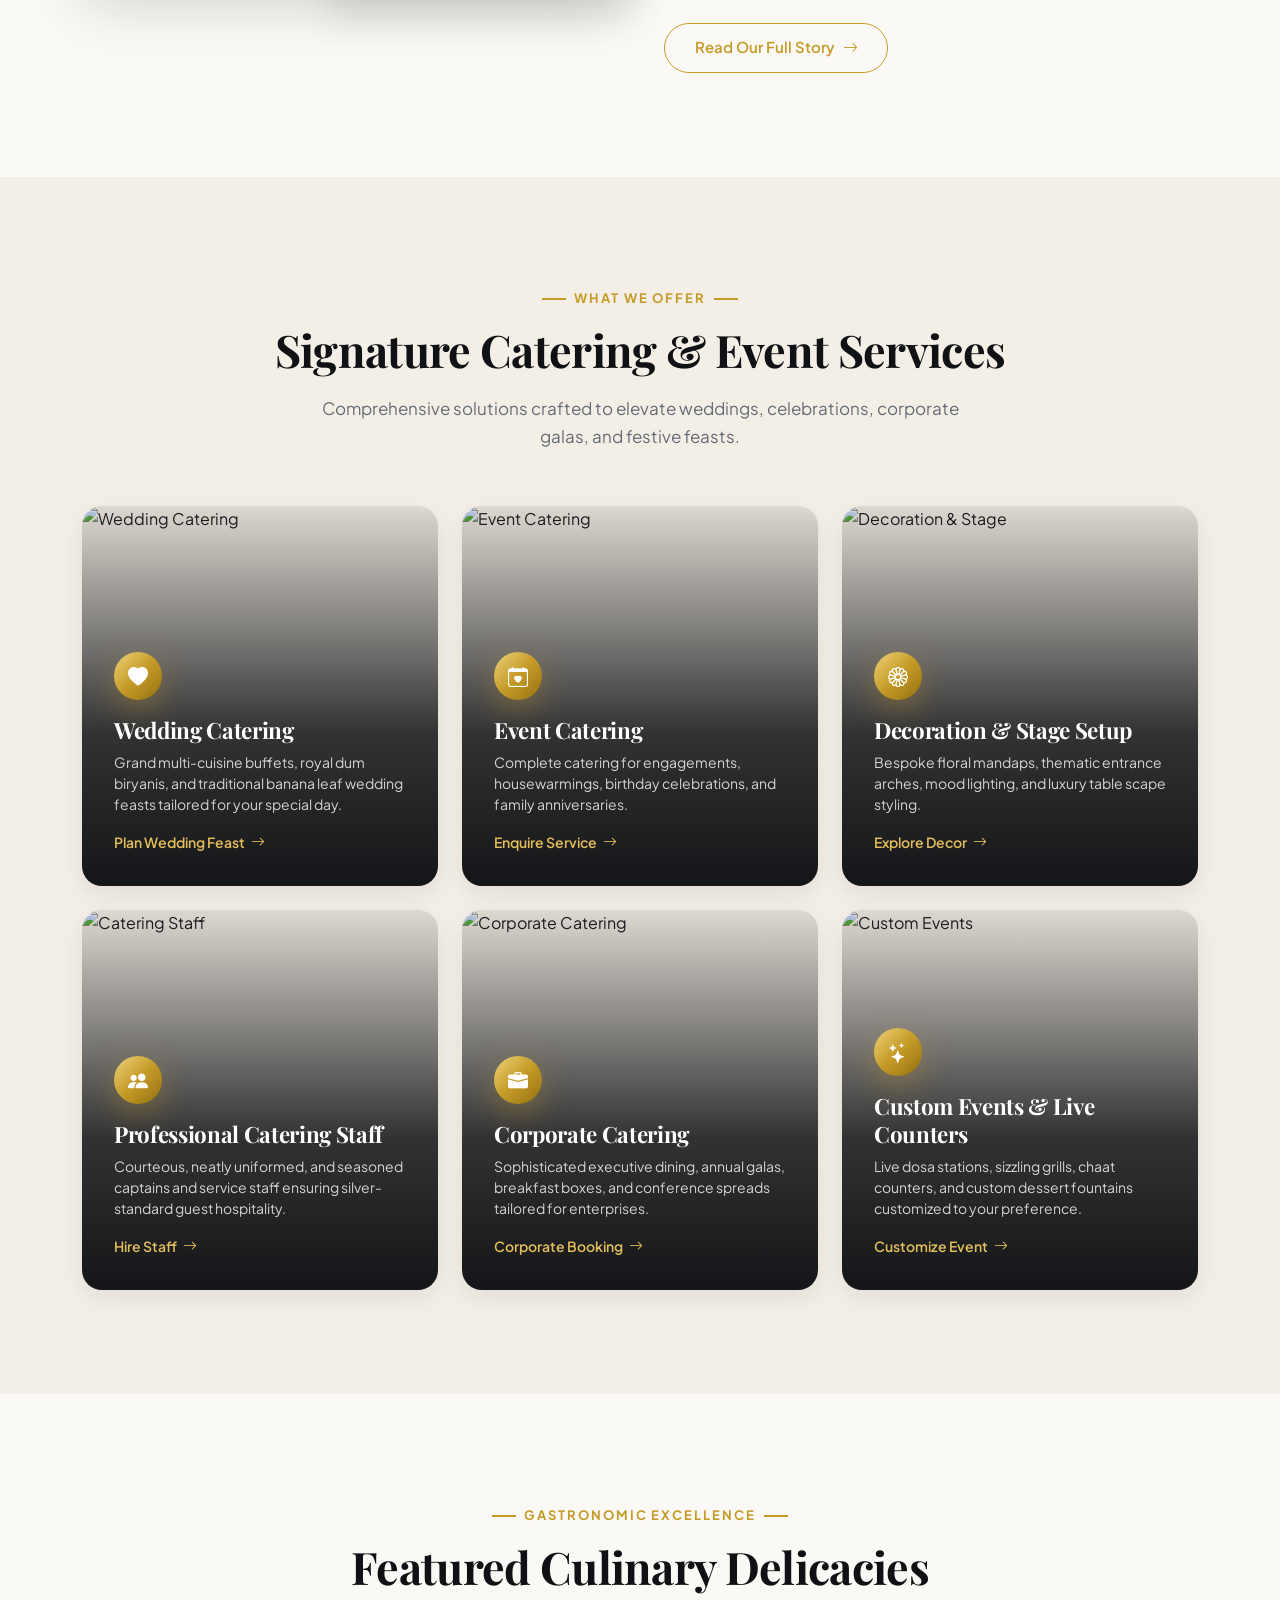
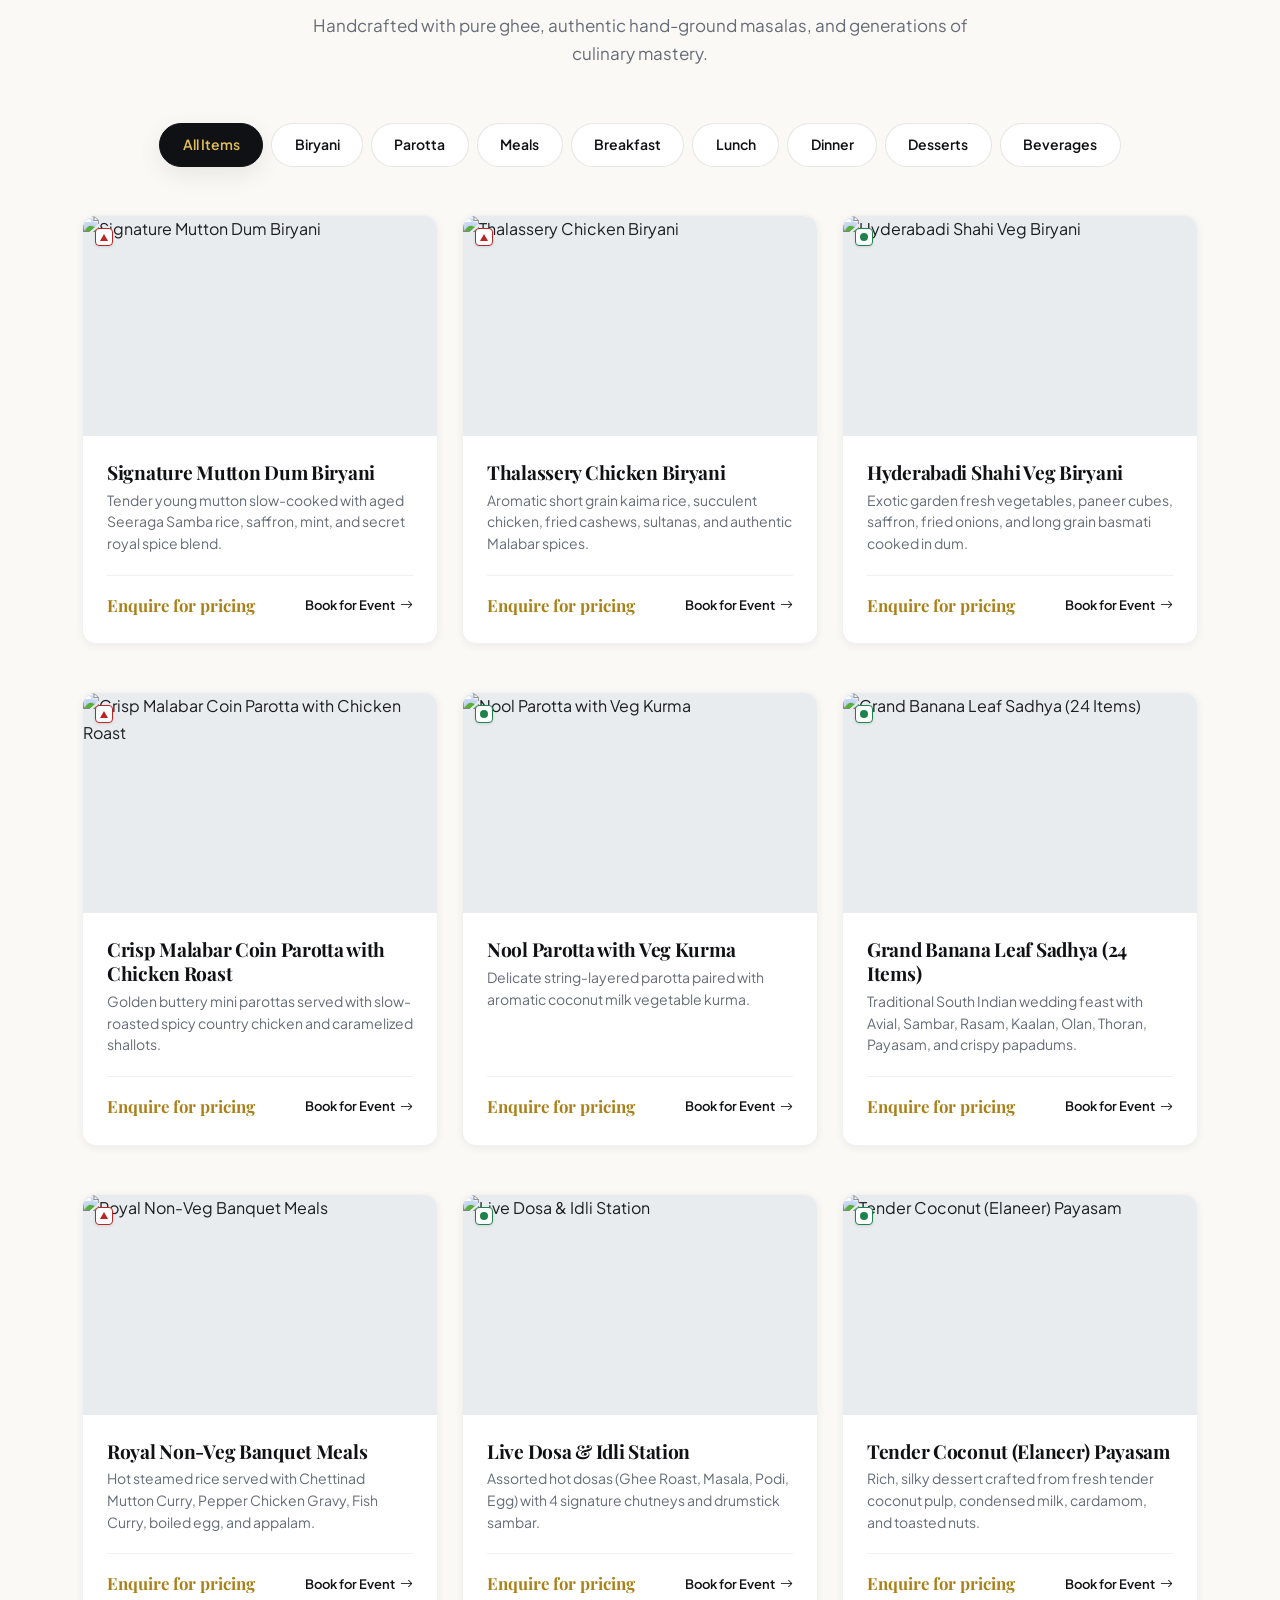
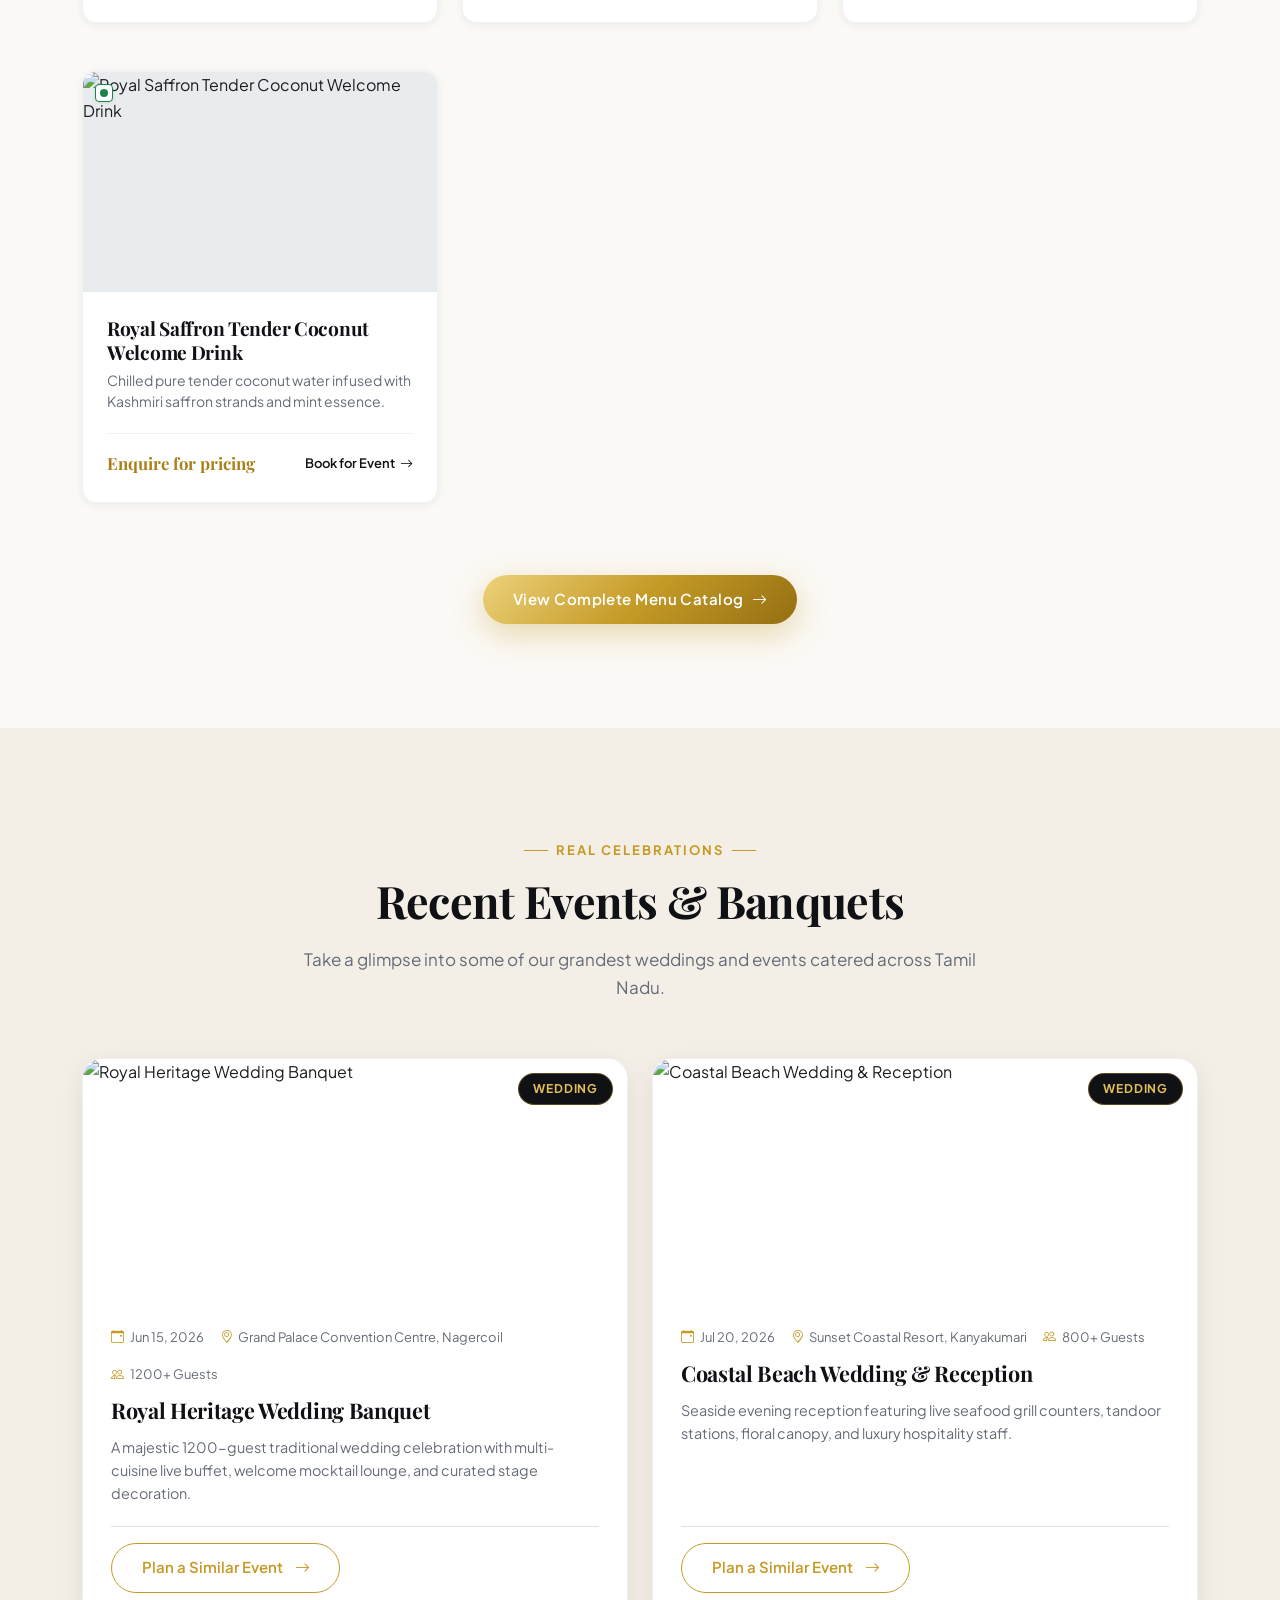
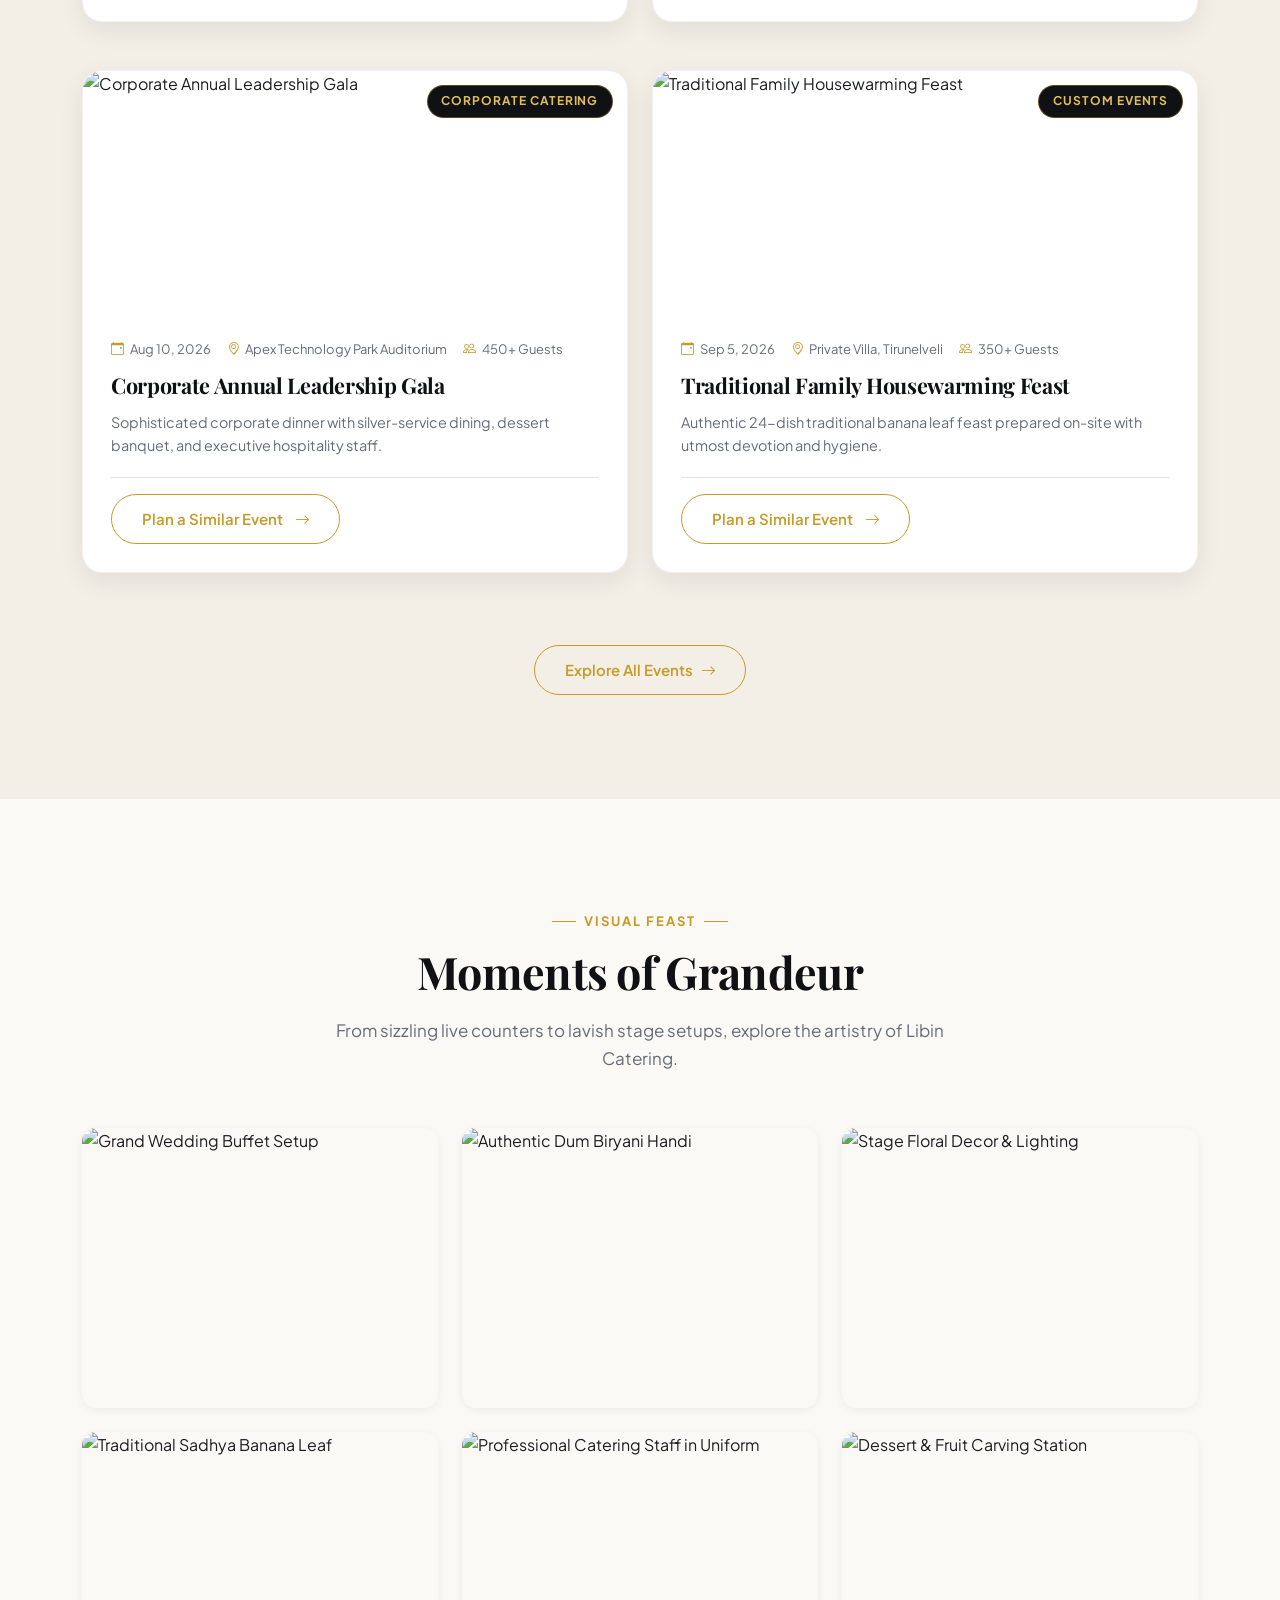
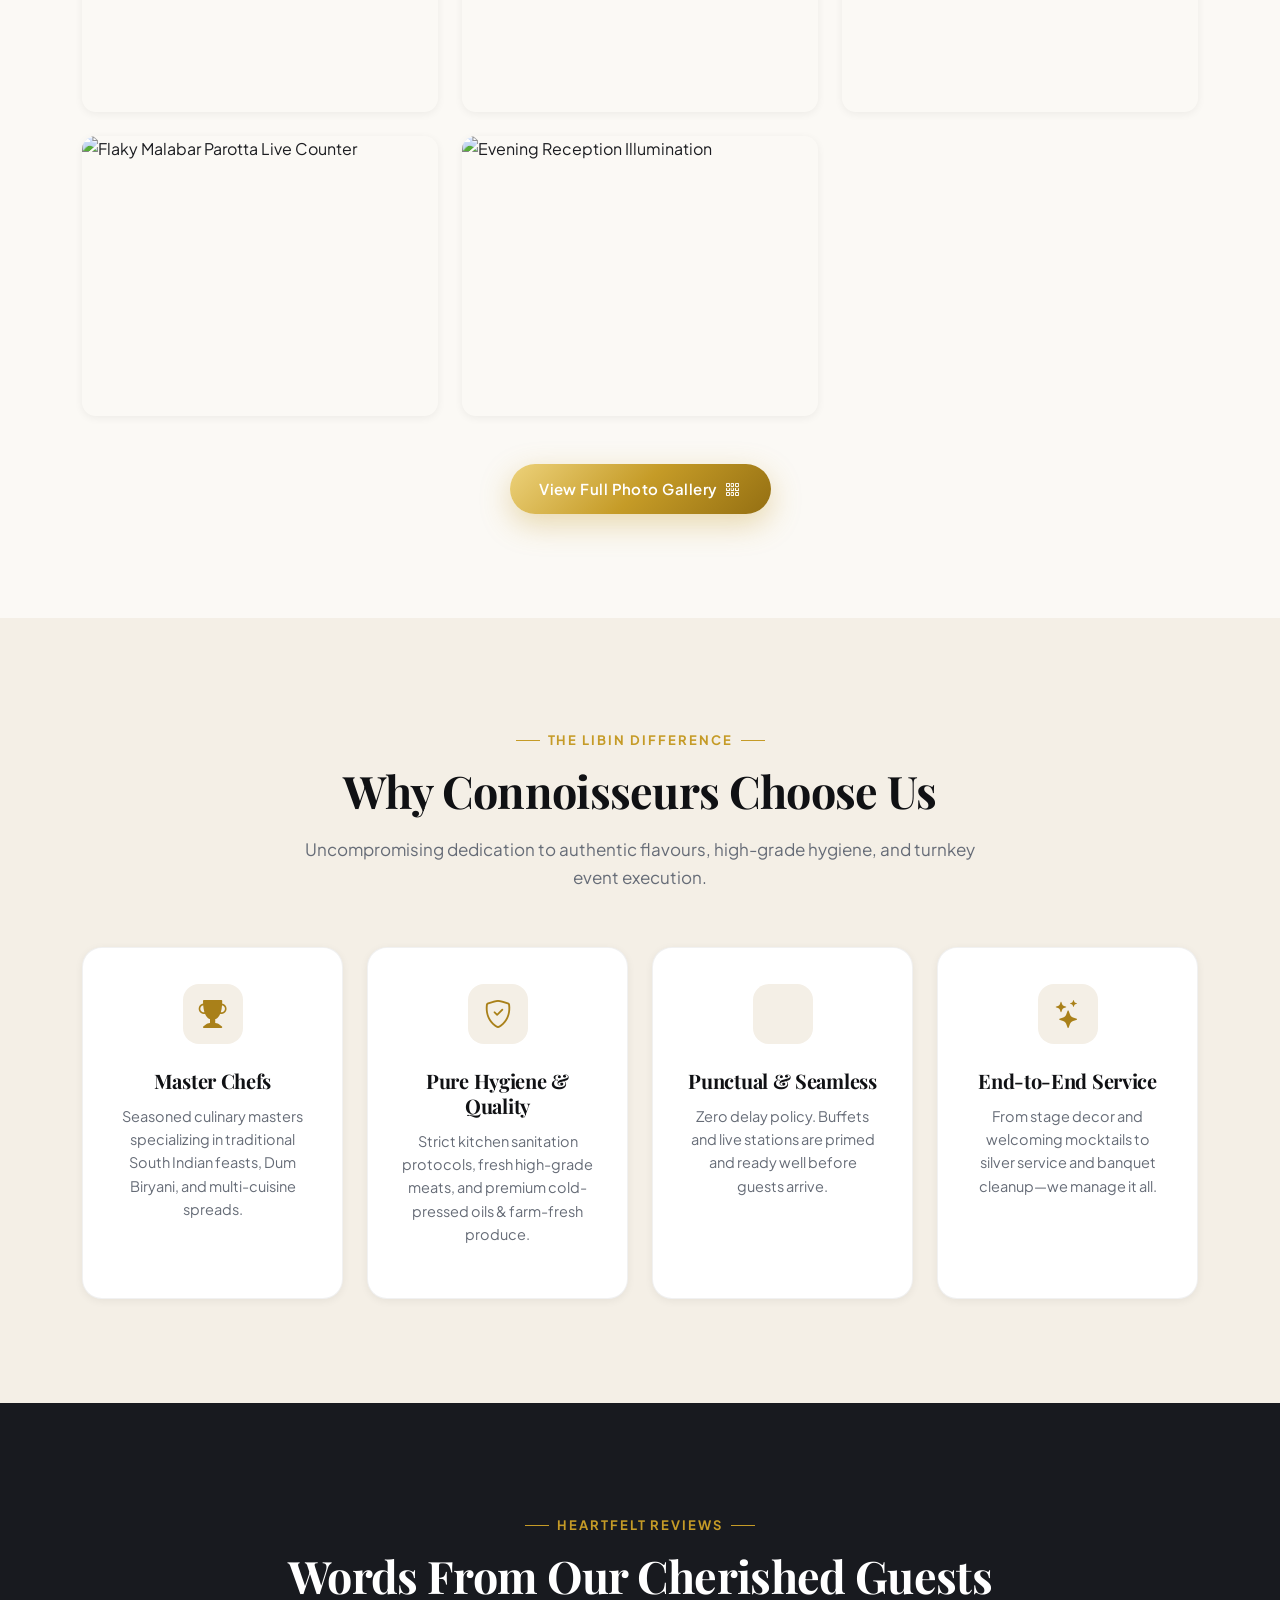
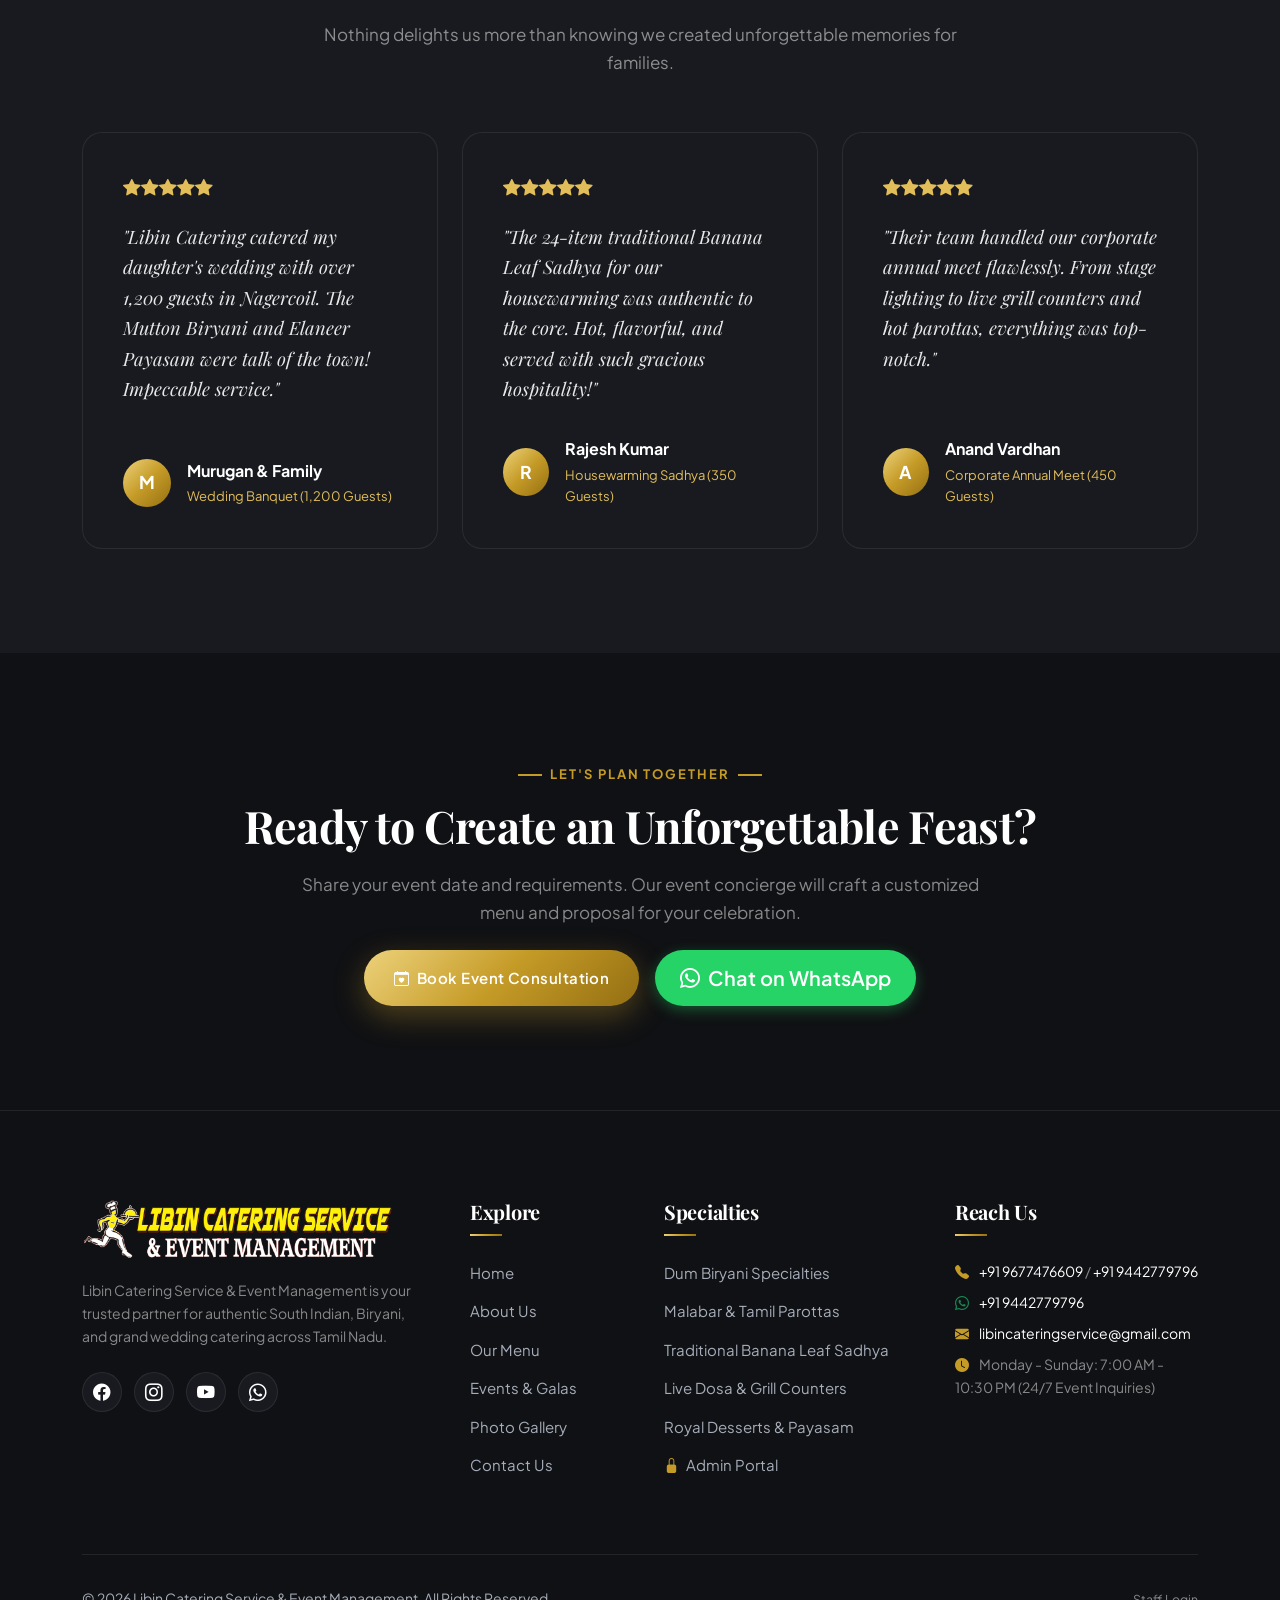
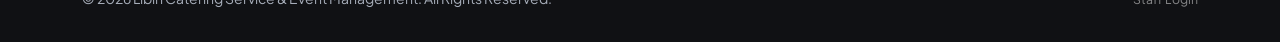
==== commit 21b45d97: "feat: cinematic ambient fog mist and 60fps fire ember spark particle animation on homepage" ====
--- a/index.html
+++ b/index.html
@@ -90,8 +90,17 @@
   <!-- =========================================================================
        2. Hero Section (Cinematic)
        ========================================================================= -->
-  <section class="hero-section">
-    <div class="container">
+  <section class="hero-section position-relative">
+    <!-- Atmospheric Fire & Fog Visual Effects -->
+    <div class="hero-fx-container" aria-hidden="true">
+      <div class="hero-fog-layer fog-back"></div>
+      <div class="hero-fog-layer fog-mid"></div>
+      <canvas id="heroFireCanvas" class="hero-fire-canvas"></canvas>
+      <div class="hero-fog-layer fog-front"></div>
+      <div class="hero-fire-glow"></div>
+    </div>
+
+    <div class="container position-relative" style="z-index: 3;">
       <div class="row align-items-center">
         <div class="col-lg-8 col-xl-7">
           <div class="hero-badge">
--- a/css/style.css
+++ b/css/style.css
@@ -318,31 +318,45 @@
   left: 0;
   right: 0;
   z-index: 1050;
-  padding: 1.25rem 0;
+  padding: 0.85rem 0;
+  background: rgba(16, 17, 20, 0.88);
+  backdrop-filter: blur(12px);
+  -webkit-backdrop-filter: blur(12px);
+  border-bottom: 1px solid rgba(255, 255, 255, 0.08);
   transition: all var(--transition-smooth);
 }
 
 .navbar-main.scrolled {
-  background: var(--glass-bg);
-  backdrop-filter: var(--glass-blur);
-  -webkit-backdrop-filter: var(--glass-blur);
-  border-bottom: 1px solid var(--glass-border);
-  padding: 0.75rem 0;
-  box-shadow: var(--shadow-md);
+  background: rgba(16, 17, 20, 0.97);
+  padding: 0.65rem 0;
+  box-shadow: 0 10px 30px rgba(0, 0, 0, 0.45);
+  border-bottom: 1px solid rgba(197, 155, 39, 0.25);
 }
 
 .navbar-brand {
   display: flex;
   align-items: center;
   gap: 0.75rem;
+  padding: 0;
 }
 
 .navbar-brand img.logo-img {
-  height: 52px;
+  height: 46px;
+  max-height: 46px;
   width: auto;
   object-fit: contain;
-  filter: drop-shadow(0 2px 6px rgba(0, 0, 0, 0.4));
+  filter: drop-shadow(0 2px 8px rgba(0, 0, 0, 0.5));
   transition: transform var(--transition-fast);
+}
+
+.page-header-inner {
+  padding-top: 135px !important;
+  padding-bottom: 65px !important;
+  background-color: var(--color-noir-900);
+  background-size: cover;
+  background-position: center;
+  position: relative;
+  margin-top: 0 !important;
 }
 
 .navbar-brand:hover img.logo-img {
--- a/css/animations.css
+++ b/css/animations.css
@@ -95,6 +95,98 @@
   opacity: 1;
 }
 
+/* ==========================================================================
+   Hero Fog & Fire Flame Atmosphere
+   ========================================================================== */
+.hero-fx-container {
+  position: absolute;
+  inset: 0;
+  overflow: hidden;
+  pointer-events: none;
+  z-index: 1;
+}
+
+.hero-fog-layer {
+  position: absolute;
+  inset: 0;
+  width: 250%;
+  height: 100%;
+  pointer-events: none;
+  will-change: transform;
+}
+
+.fog-back {
+  background: radial-gradient(ellipse 65% 45% at 50% 100%, rgba(255, 140, 30, 0.12), transparent 70%),
+              radial-gradient(circle at 20% 80%, rgba(255, 255, 255, 0.07) 0%, transparent 50%),
+              radial-gradient(circle at 65% 85%, rgba(255, 255, 255, 0.08) 0%, transparent 60%),
+              radial-gradient(circle at 85% 75%, rgba(255, 255, 255, 0.06) 0%, transparent 50%);
+  filter: blur(28px);
+  animation: fogDriftSlow 34s linear infinite alternate;
+  opacity: 0.85;
+}
+
+.fog-mid {
+  background: radial-gradient(circle at 35% 95%, rgba(255, 195, 60, 0.09) 0%, transparent 45%),
+              radial-gradient(circle at 75% 85%, rgba(255, 255, 255, 0.08) 0%, transparent 55%),
+              radial-gradient(circle at 50% 90%, rgba(240, 240, 245, 0.07) 0%, transparent 50%);
+  filter: blur(20px);
+  animation: fogDriftMedium 22s linear infinite;
+  opacity: 0.75;
+}
+
+.fog-front {
+  background: linear-gradient(to top, rgba(16, 17, 20, 0.8) 0%, rgba(20, 20, 24, 0.25) 25%, transparent 65%),
+              radial-gradient(circle at 45% 95%, rgba(255, 215, 100, 0.1) 0%, transparent 40%);
+  filter: blur(14px);
+  animation: fogDriftFast 16s ease-in-out infinite alternate;
+  opacity: 0.8;
+}
+
+.hero-fire-glow {
+  position: absolute;
+  bottom: -30px;
+  left: 0;
+  right: 0;
+  height: 260px;
+  background: radial-gradient(ellipse 70% 60% at 50% 100%, rgba(255, 110, 15, 0.24) 0%, rgba(212, 143, 24, 0.12) 40%, rgba(197, 155, 39, 0.04) 65%, transparent 100%);
+  mix-blend-mode: screen;
+  filter: blur(22px);
+  animation: fireGlowPulse 3.2s ease-in-out infinite alternate;
+  pointer-events: none;
+}
+
+.hero-fire-canvas {
+  position: absolute;
+  inset: 0;
+  width: 100%;
+  height: 100%;
+  pointer-events: none;
+  z-index: 2;
+  mix-blend-mode: screen;
+}
+
+@keyframes fogDriftSlow {
+  0% { transform: translate3d(0, 0, 0) scale(1); }
+  50% { transform: translate3d(-15%, -2%, 0) scale(1.04); }
+  100% { transform: translate3d(-28%, 1%, 0) scale(1); }
+}
+
+@keyframes fogDriftMedium {
+  0% { transform: translate3d(-20%, 0, 0); }
+  100% { transform: translate3d(0%, 0, 0); }
+}
+
+@keyframes fogDriftFast {
+  0% { transform: translate3d(0, 1%, 0); }
+  100% { transform: translate3d(-16%, -2%, 0); }
+}
+
+@keyframes fireGlowPulse {
+  0% { opacity: 0.7; transform: scaleY(0.94) translateY(4px); }
+  50% { opacity: 0.98; transform: scaleY(1.08) translateY(-4px); }
+  100% { opacity: 0.75; transform: scaleY(0.96) translateY(2px); }
+}
+
 /* Accessibility: Respect Reduced Motion */
 @media (prefers-reduced-motion: reduce) {
   *,
@@ -105,4 +197,8 @@
     transition-duration: 0.01ms !important;
     scroll-behavior: auto !important;
   }
-}
+  .hero-fog-layer,
+  .hero-fire-glow {
+    animation: none !important;
+  }
+}
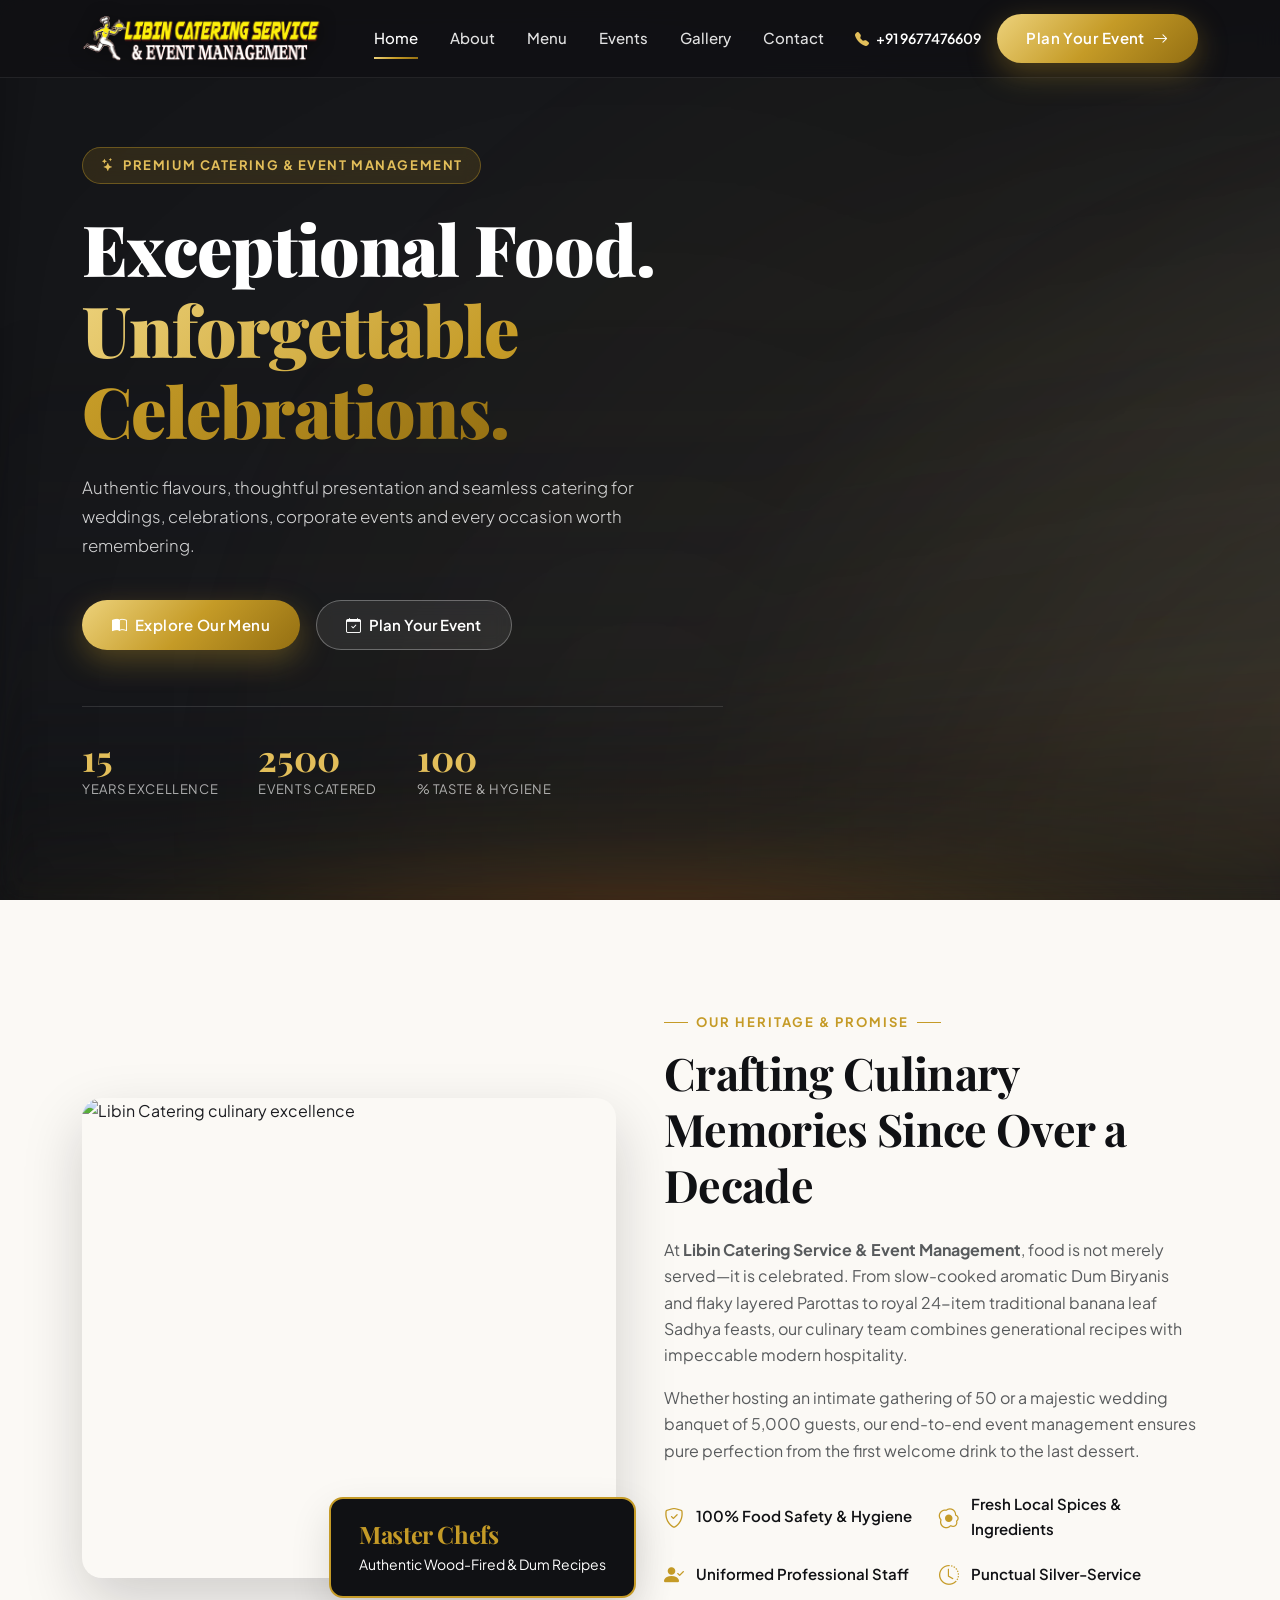
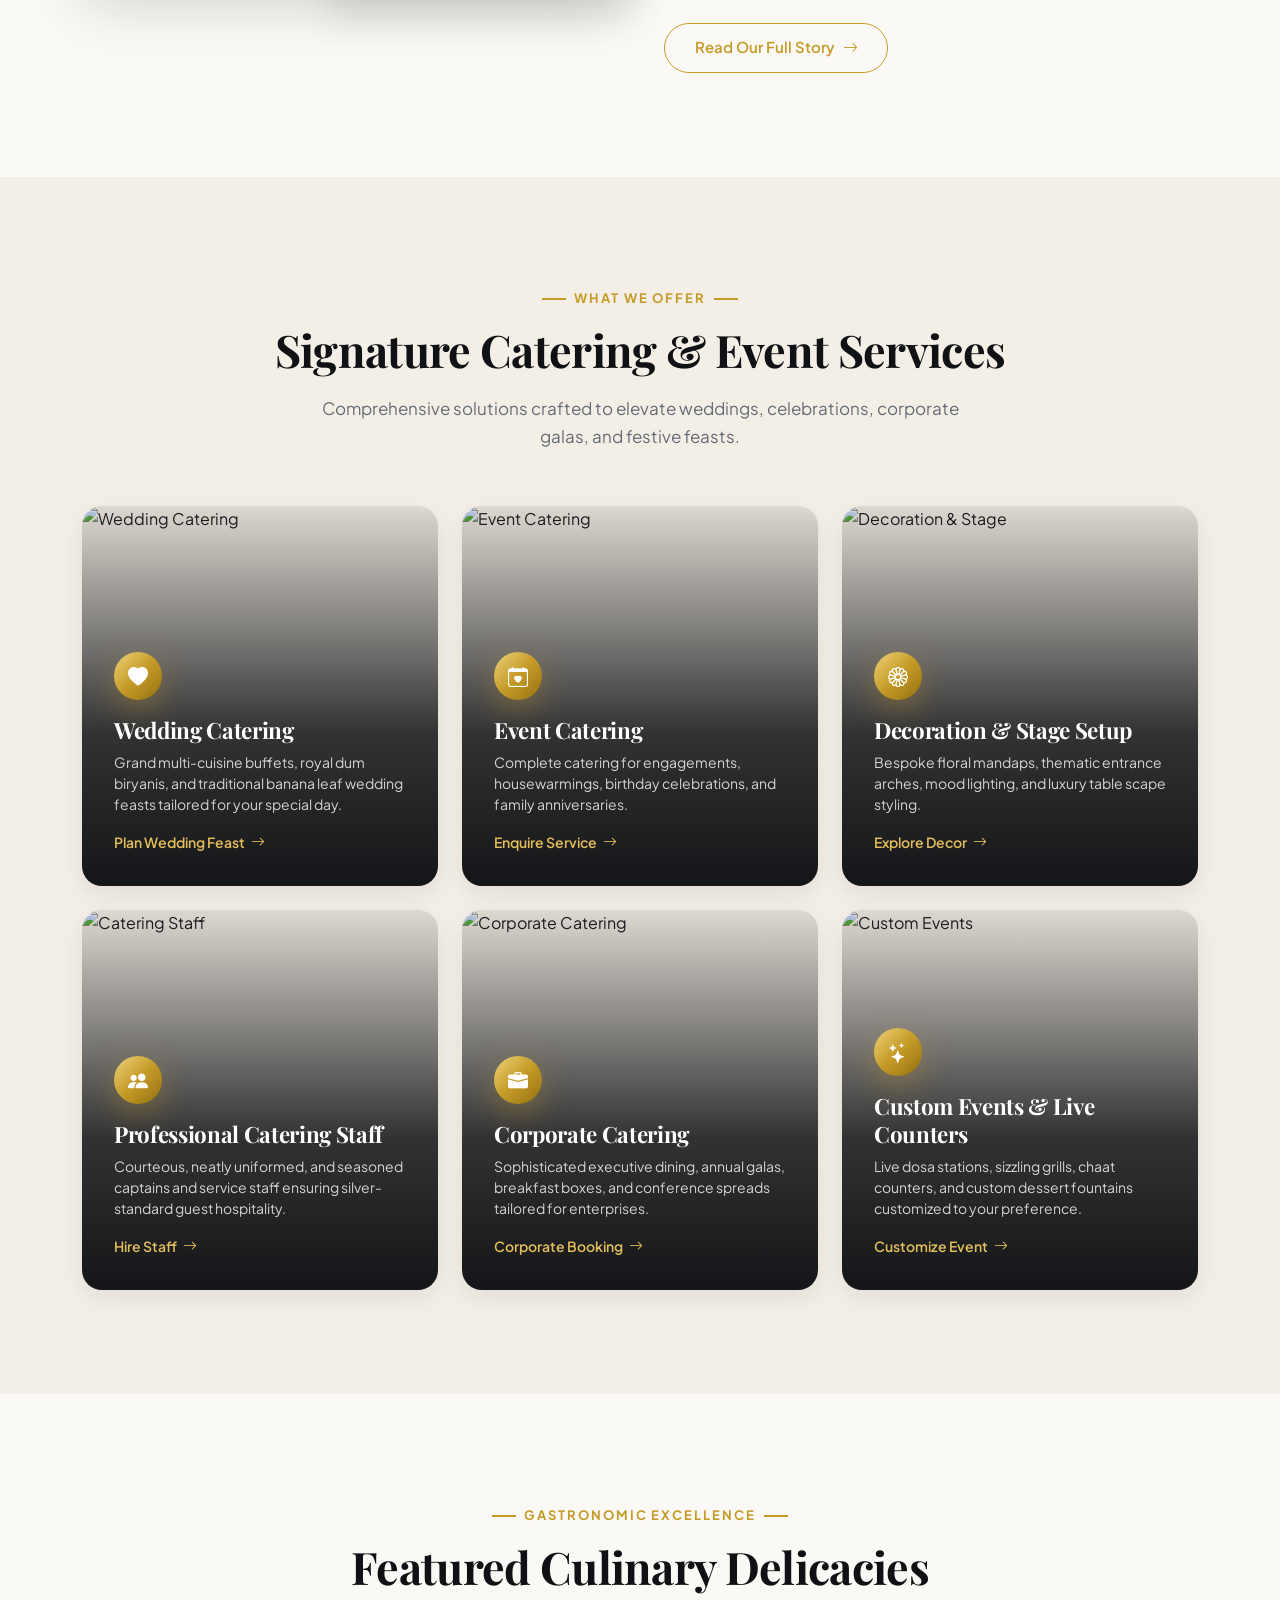
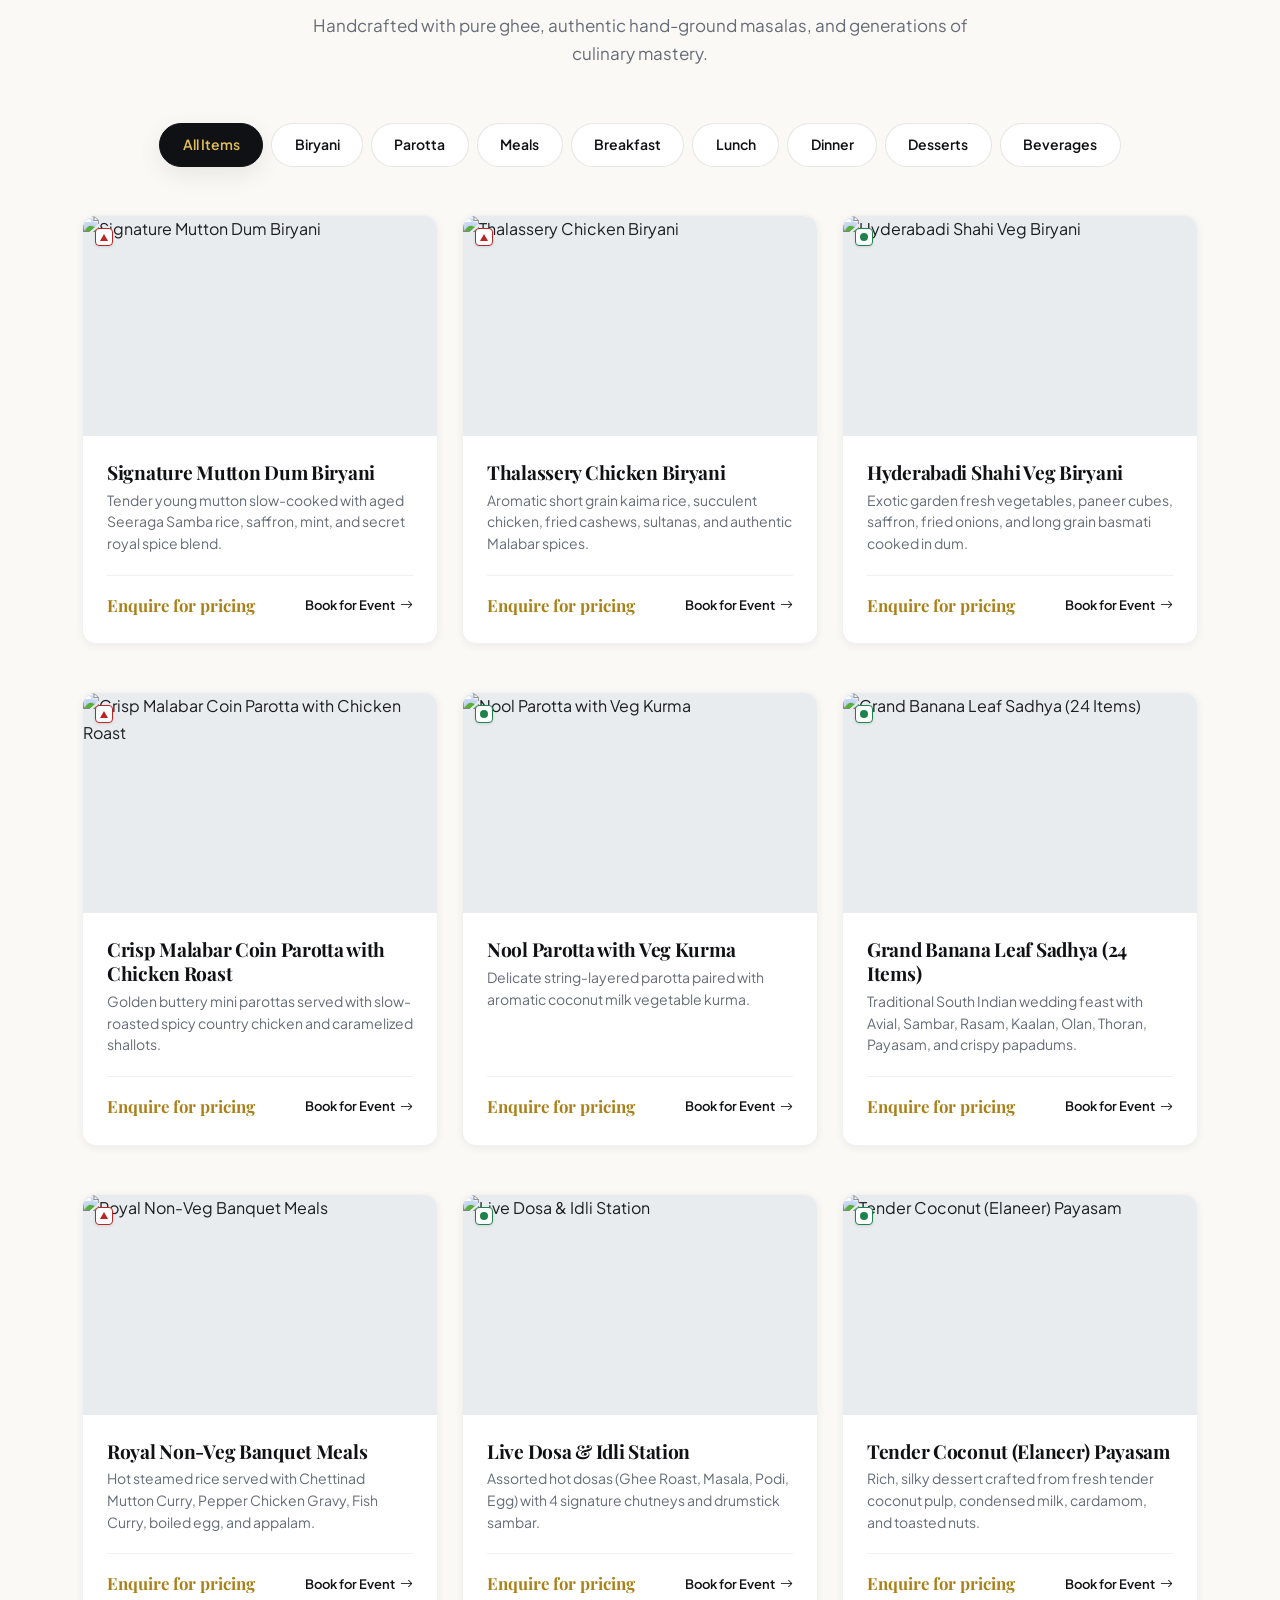
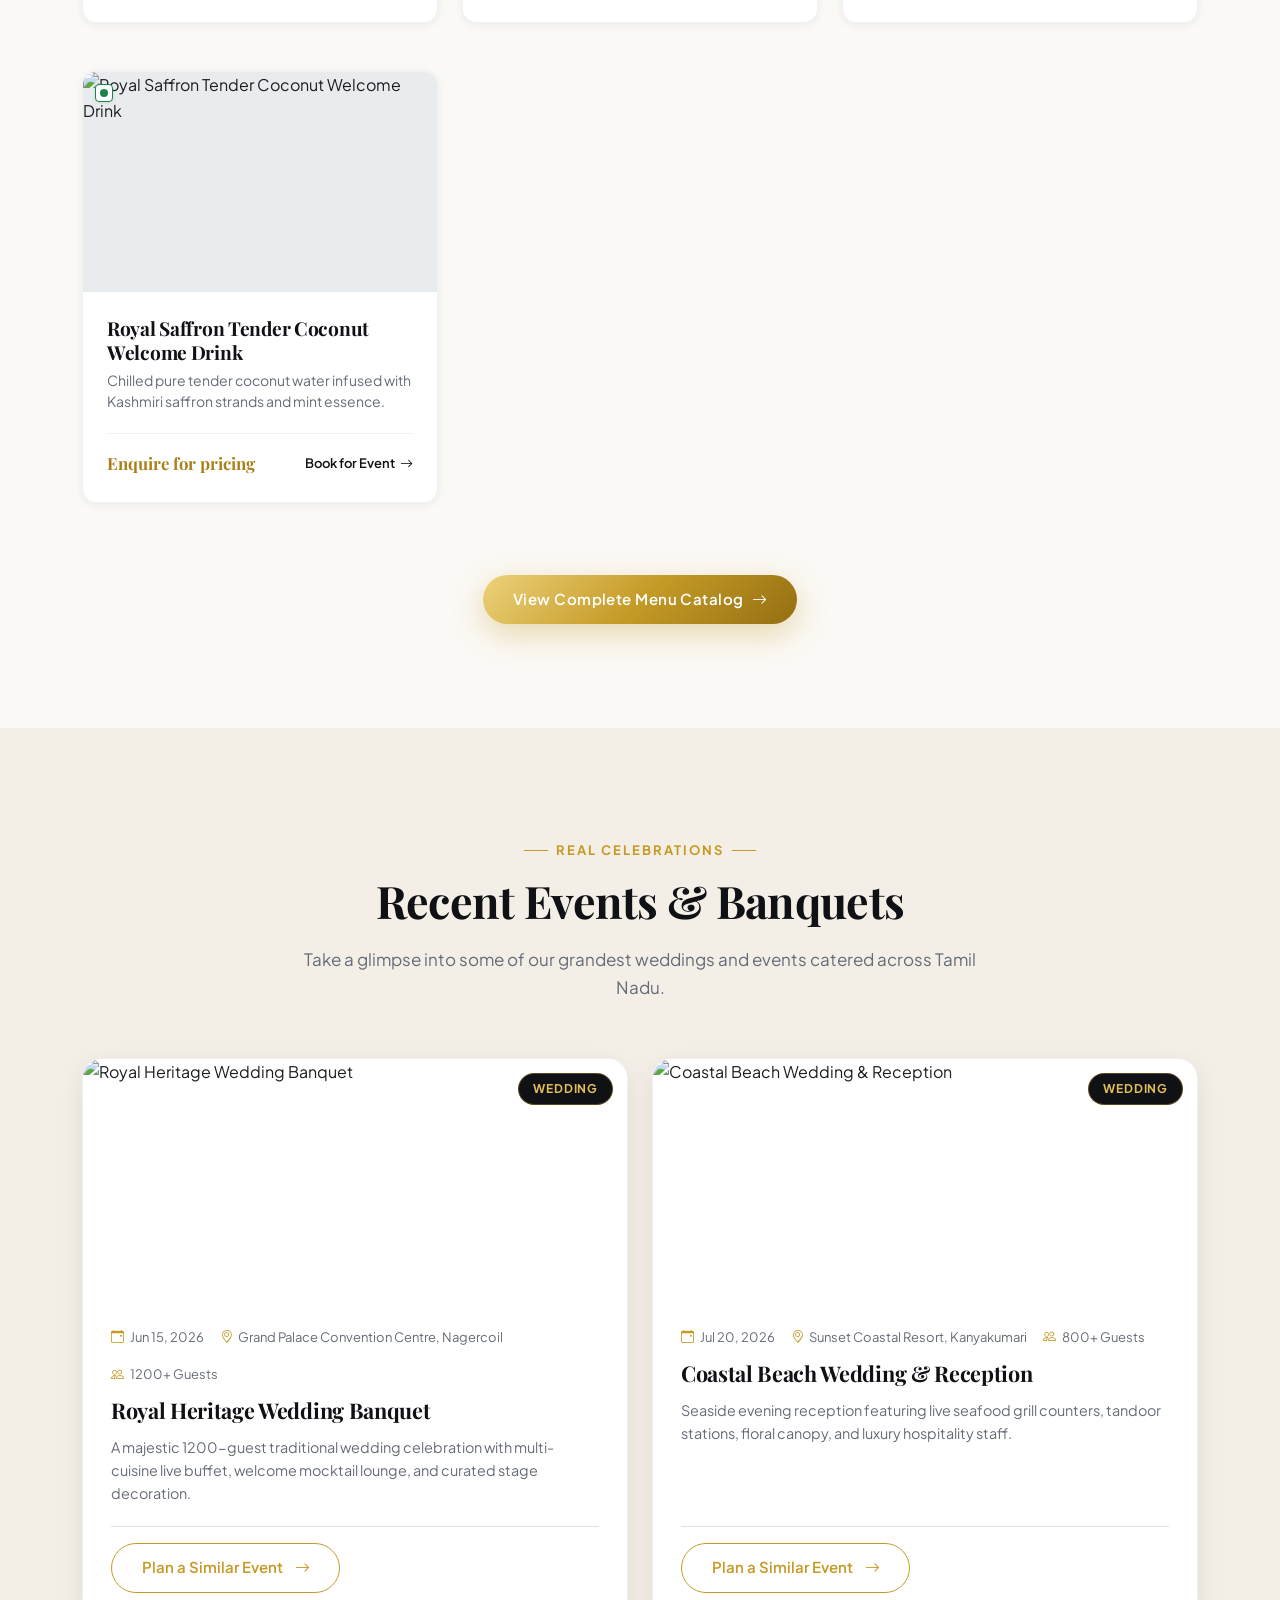
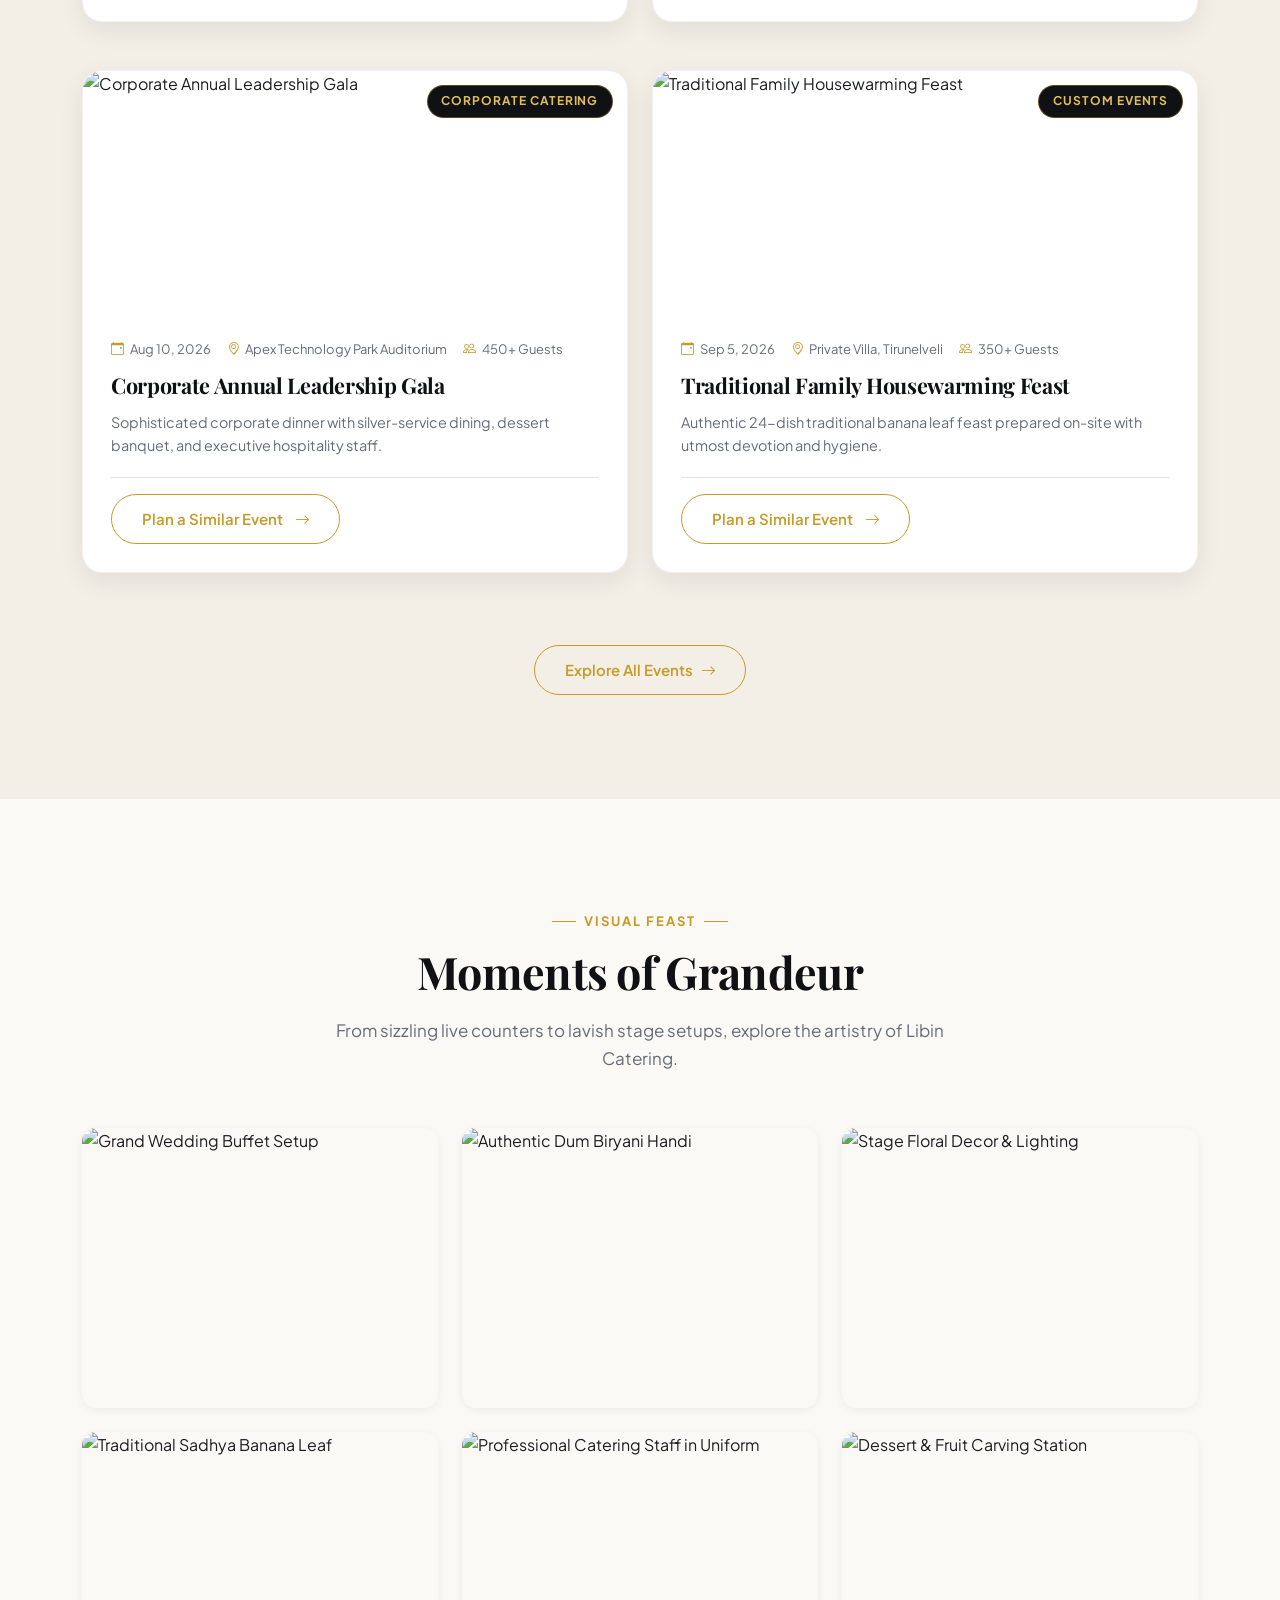
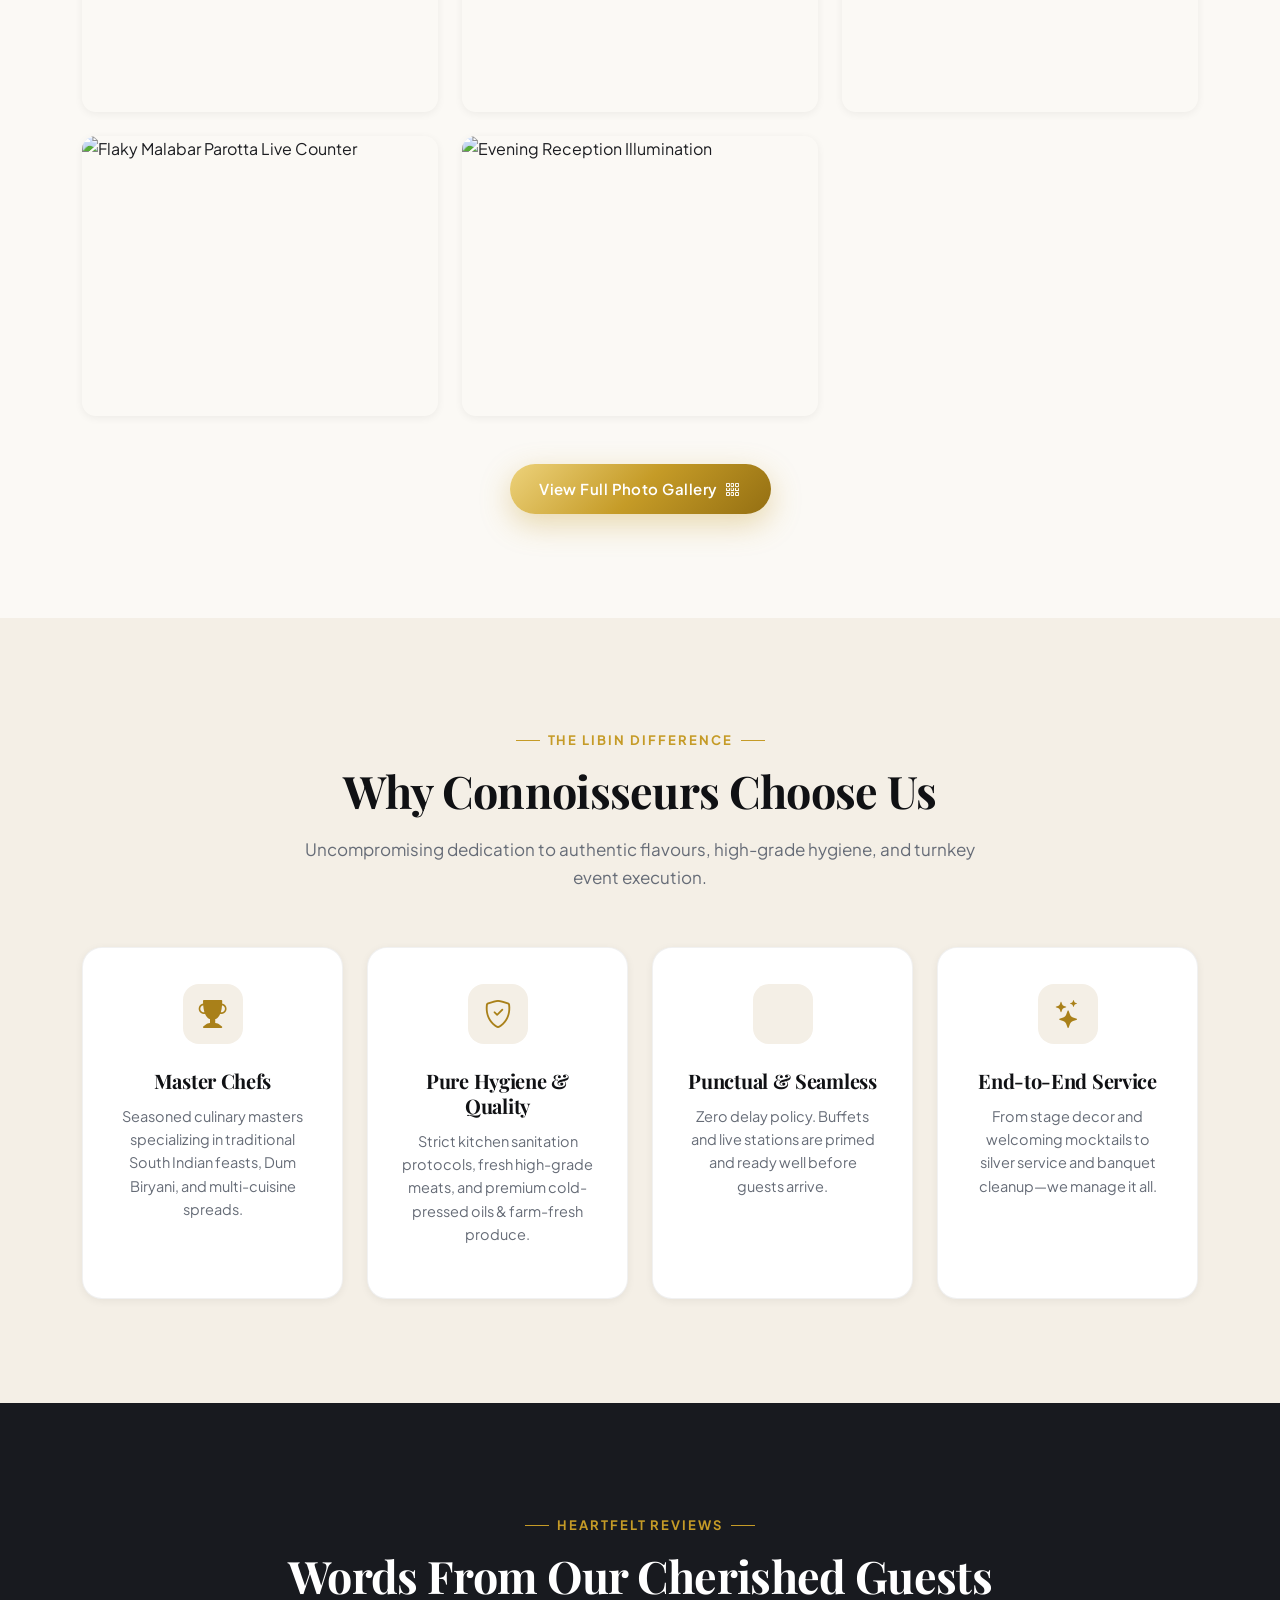
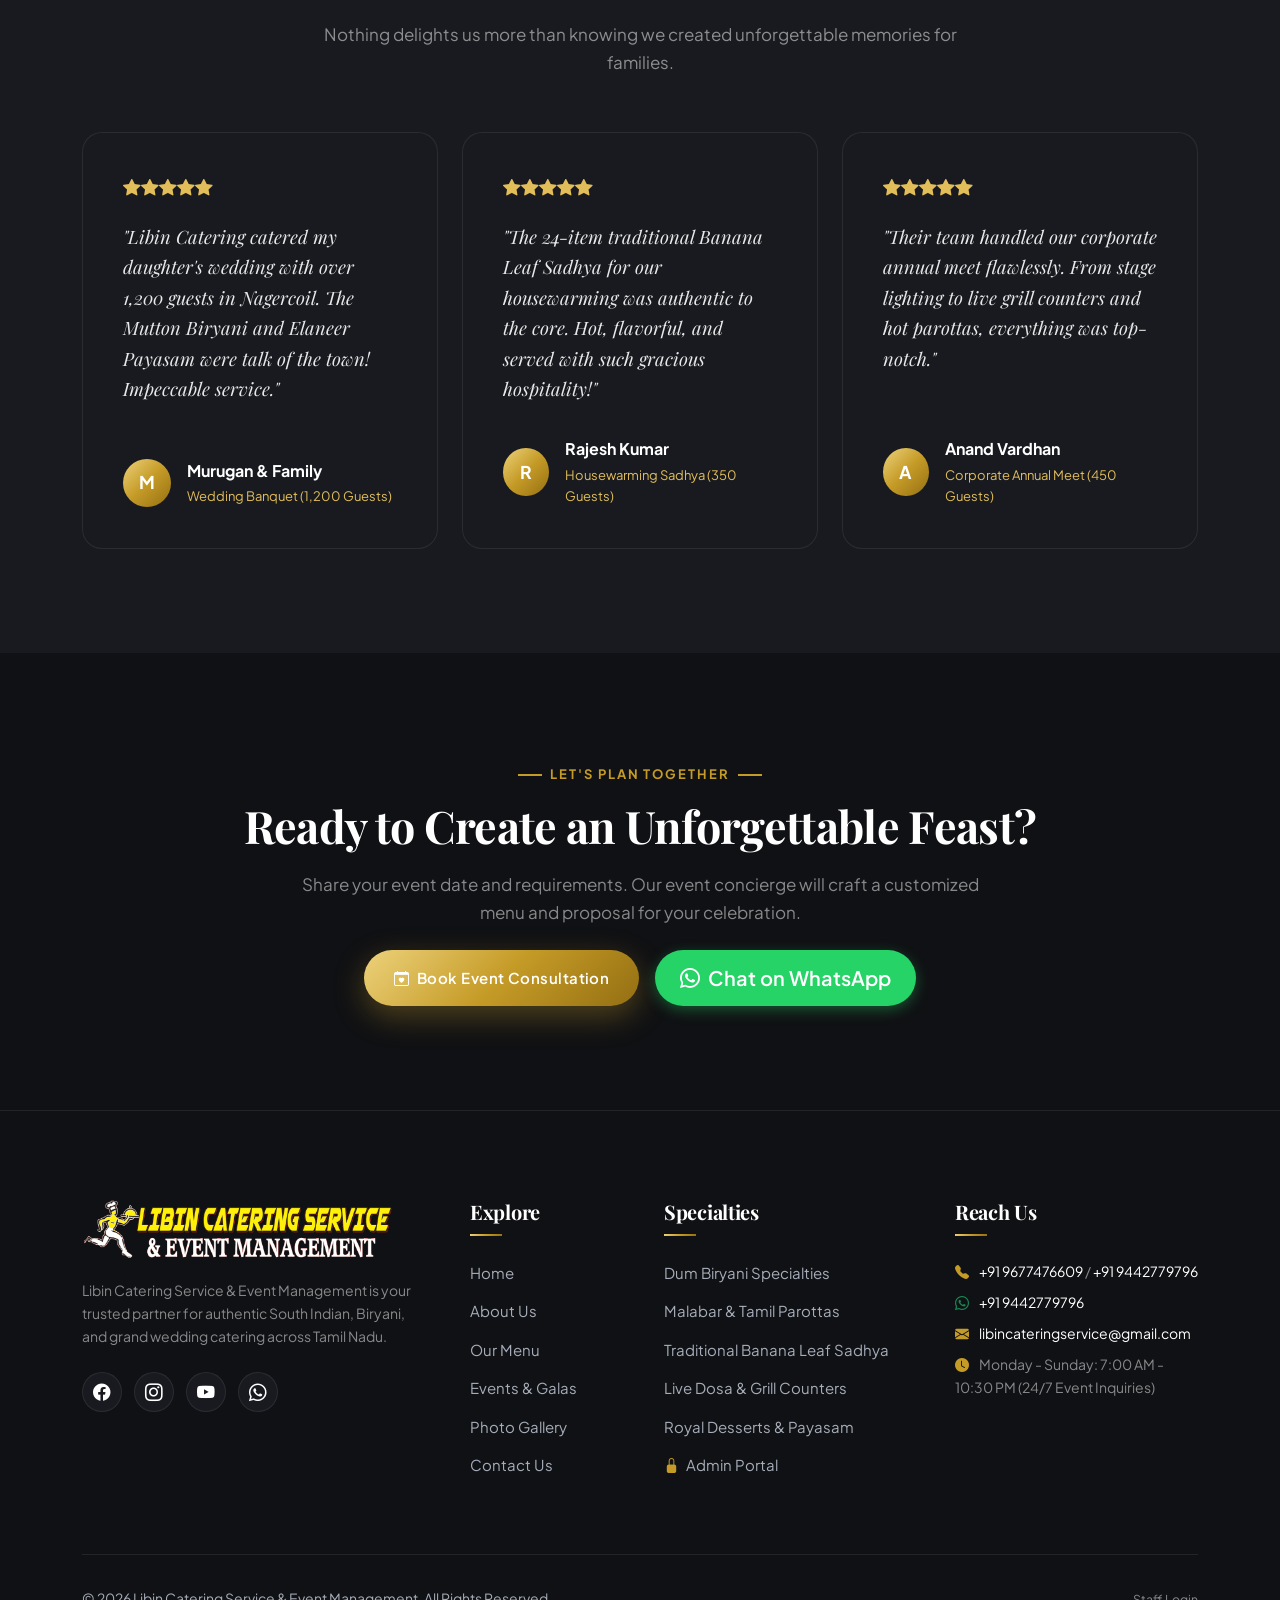
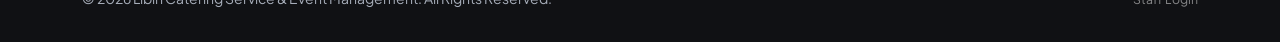
==== commit 3de3bd5c: "feat: implement cinematic Three.js GLSL procedural fog, organic firelight bloom, floating embers, an" ====
--- a/index.html
+++ b/index.html
@@ -91,13 +91,15 @@
        2. Hero Section (Cinematic)
        ========================================================================= -->
   <section class="hero-section position-relative">
-    <!-- Atmospheric Fire & Fog Visual Effects -->
+    <!-- Atmospheric Fire & Fog Visual Effects (WebGL Three.js + Fallback) -->
     <div class="hero-fx-container" aria-hidden="true">
-      <div class="hero-fog-layer fog-back"></div>
-      <div class="hero-fog-layer fog-mid"></div>
-      <canvas id="heroFireCanvas" class="hero-fire-canvas"></canvas>
-      <div class="hero-fog-layer fog-front"></div>
-      <div class="hero-fire-glow"></div>
+      <canvas id="heroAtmosphereCanvas" class="hero-atmosphere-canvas"></canvas>
+      <div class="hero-fx-fallback">
+        <div class="hero-fog-layer fog-back"></div>
+        <div class="hero-fog-layer fog-mid"></div>
+        <div class="hero-fog-layer fog-front"></div>
+        <div class="hero-fire-glow"></div>
+      </div>
     </div>
 
     <div class="container position-relative" style="z-index: 3;">
@@ -660,11 +662,13 @@
   <script src="https://cdn.jsdelivr.net/npm/bootstrap@5.3.3/dist/js/bootstrap.bundle.min.js"></script>
   <script src="https://cdn.jsdelivr.net/npm/gsap@3.12.5/dist/gsap.min.js"></script>
   <script src="https://cdn.jsdelivr.net/npm/gsap@3.12.5/dist/ScrollTrigger.min.js"></script>
+  <script src="https://cdn.jsdelivr.net/npm/three@0.160.0/build/three.min.js"></script>
   <script src="https://cdn.jsdelivr.net/npm/@supabase/supabase-js@2"></script>
 
   <!-- Application Modules -->
   <script src="js/config.js"></script>
   <script src="js/supabase.js"></script>
+  <script src="js/hero-atmosphere.js"></script>
   <script src="js/animations.js"></script>
   <script src="js/app.js"></script>
   <script src="js/menu.js"></script>
--- a/css/animations.css
+++ b/css/animations.css
@@ -155,7 +155,7 @@
   pointer-events: none;
 }
 
-.hero-fire-canvas {
+.hero-atmosphere-canvas {
   position: absolute;
   inset: 0;
   width: 100%;
@@ -163,6 +163,14 @@
   pointer-events: none;
   z-index: 2;
   mix-blend-mode: screen;
+}
+
+.hero-fx-fallback {
+  position: absolute;
+  inset: 0;
+  display: none;
+  pointer-events: none;
+  z-index: 1;
 }
 
 @keyframes fogDriftSlow {
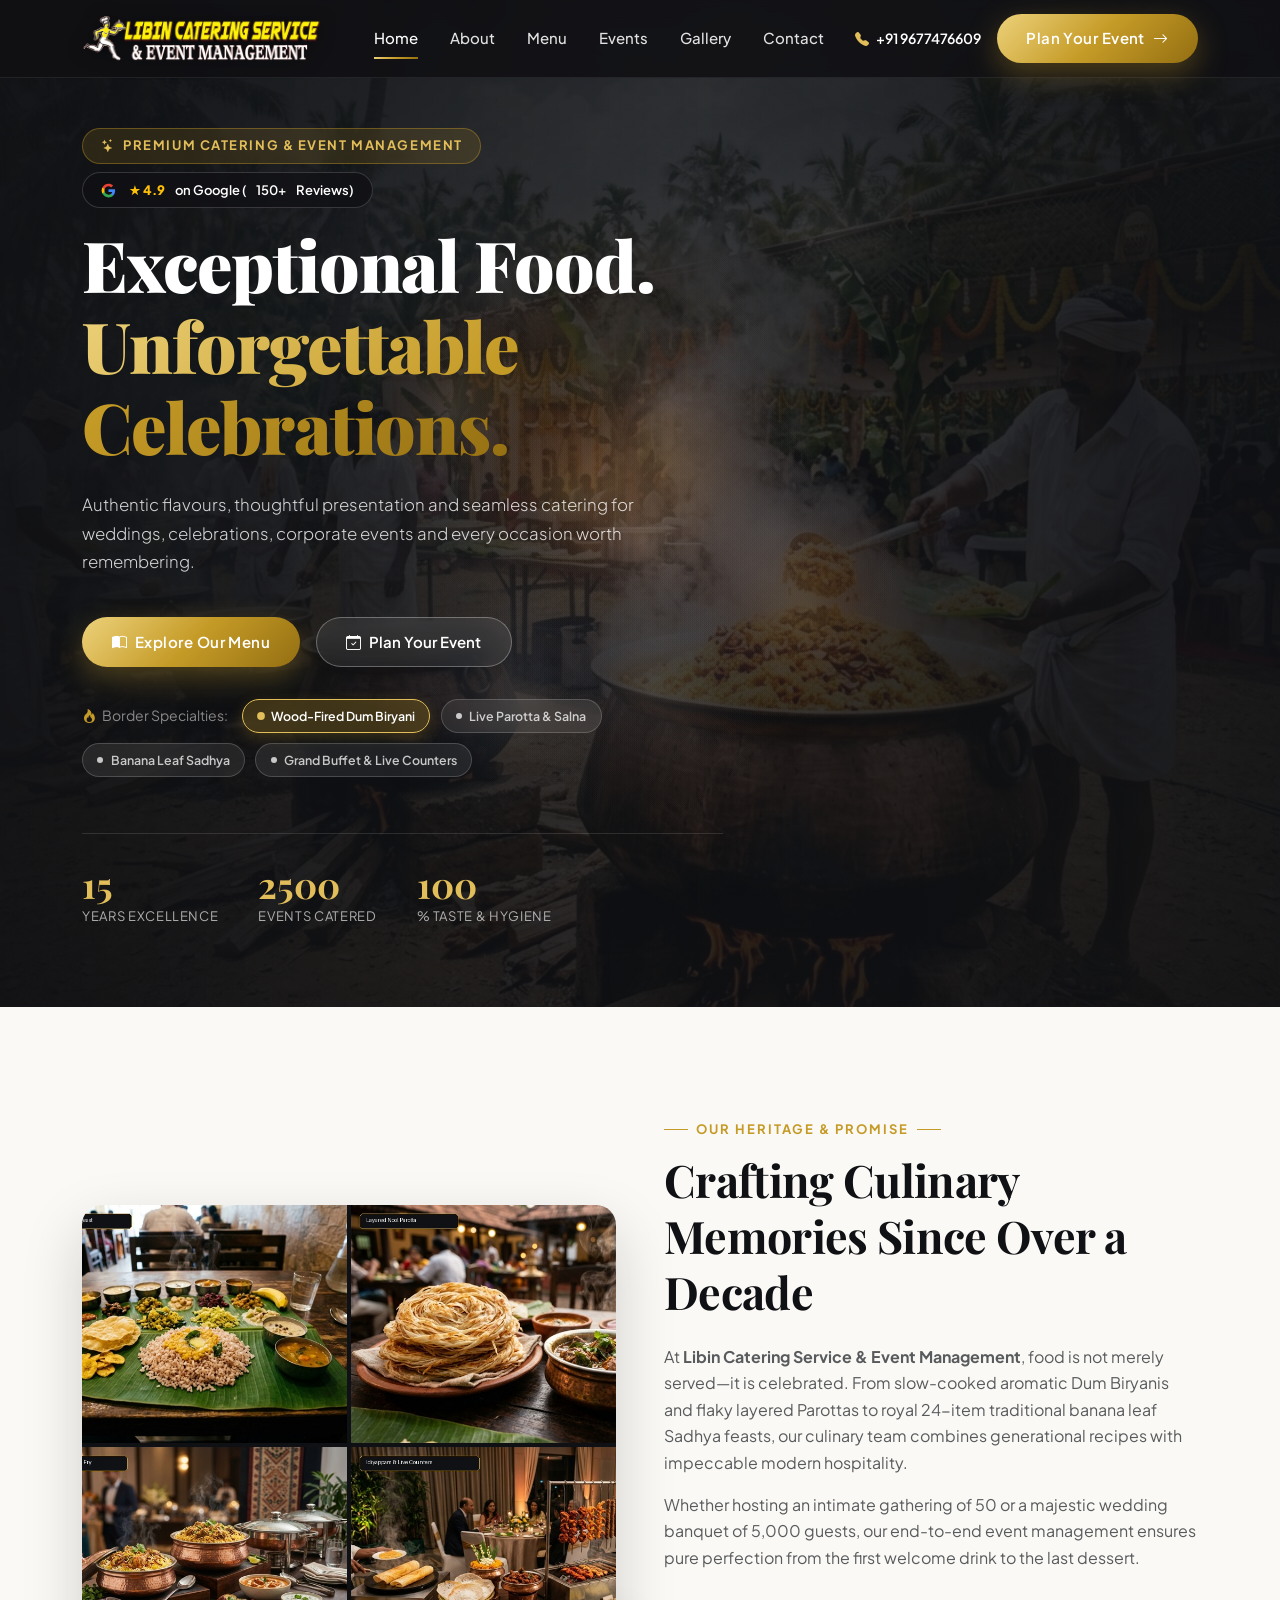
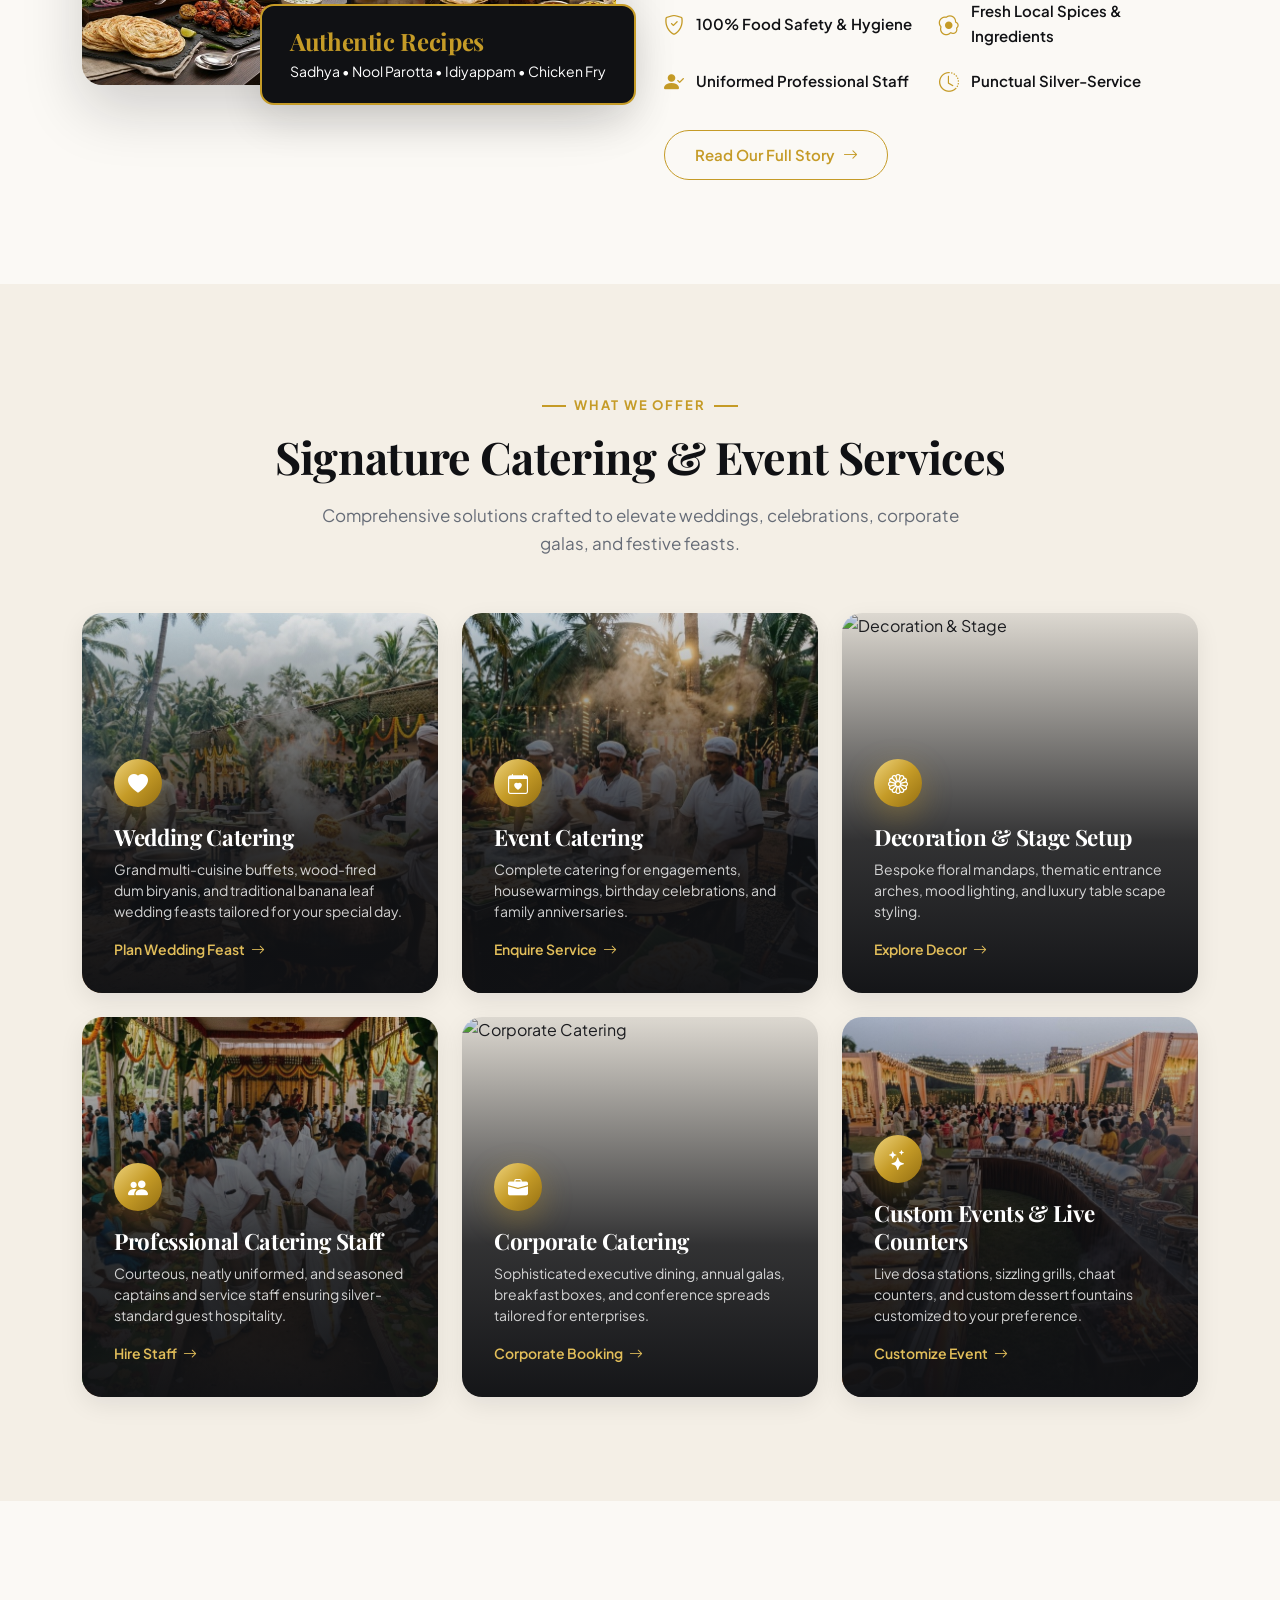
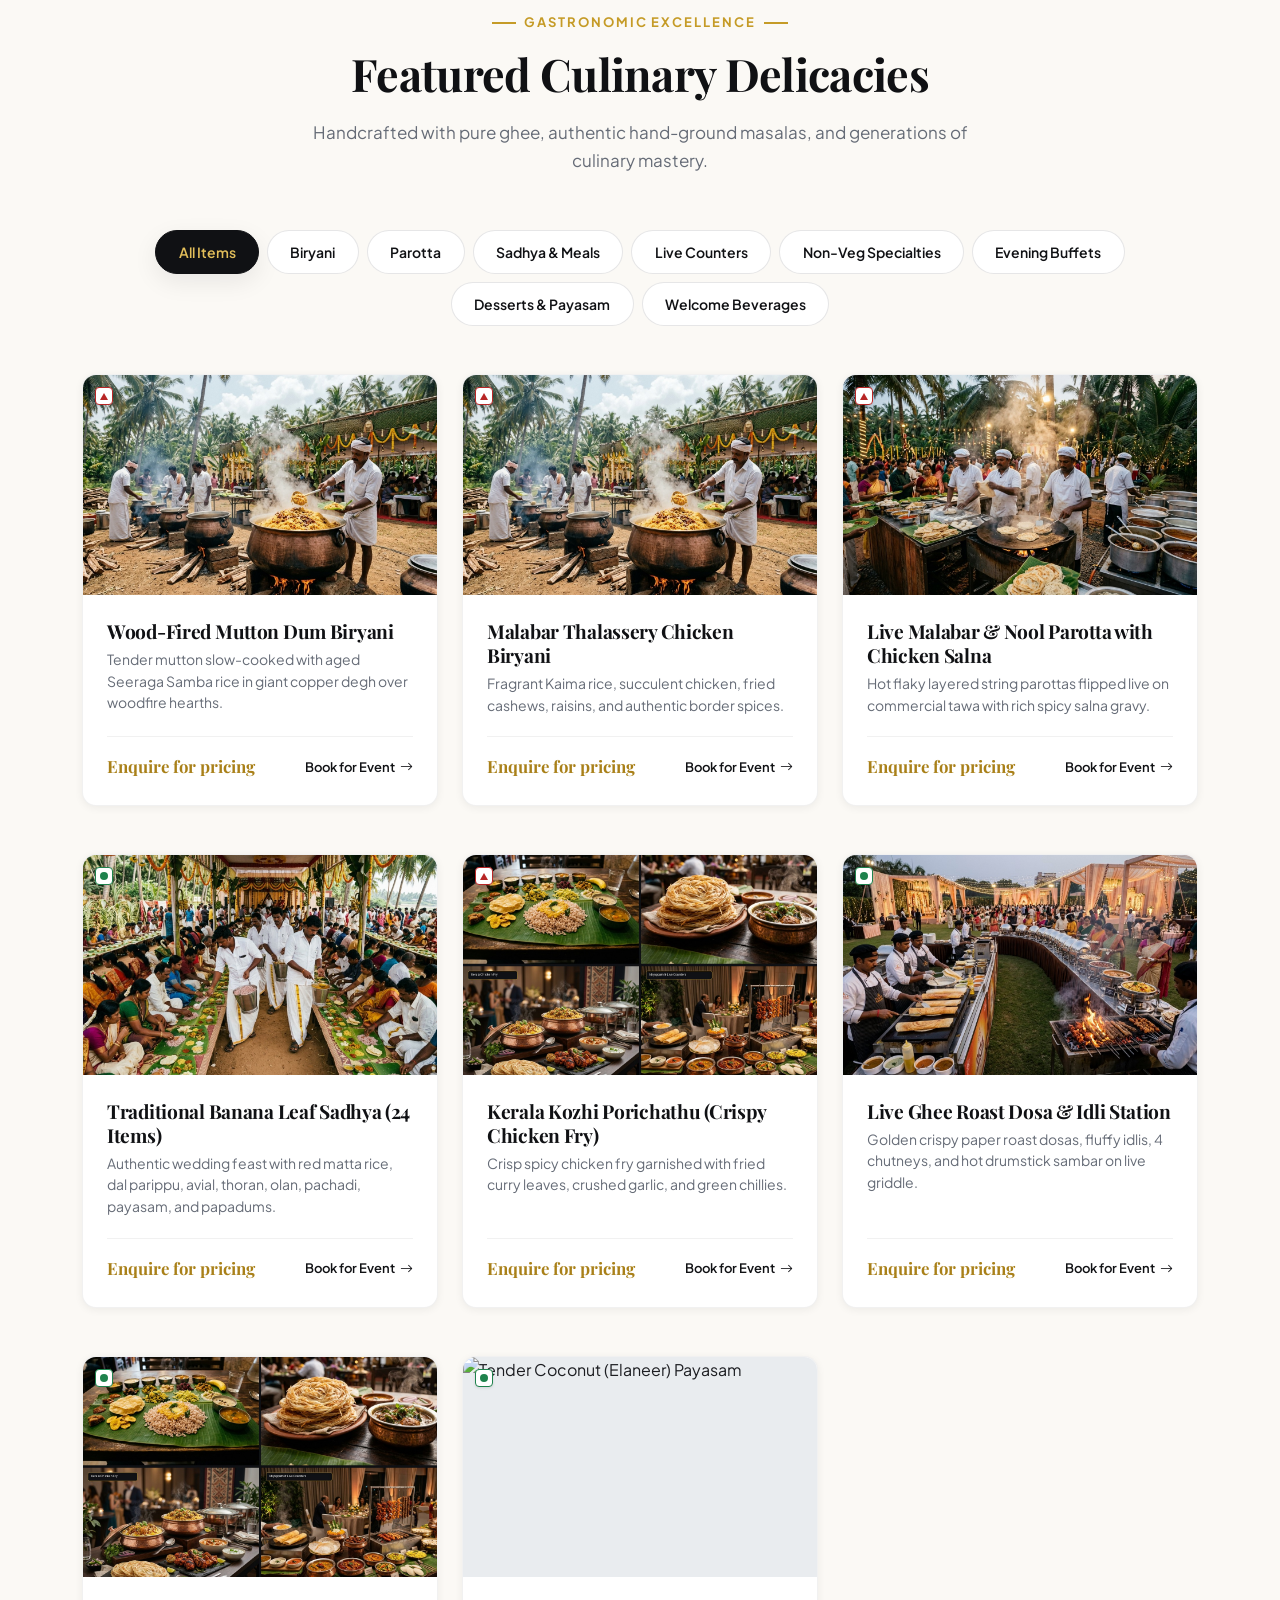
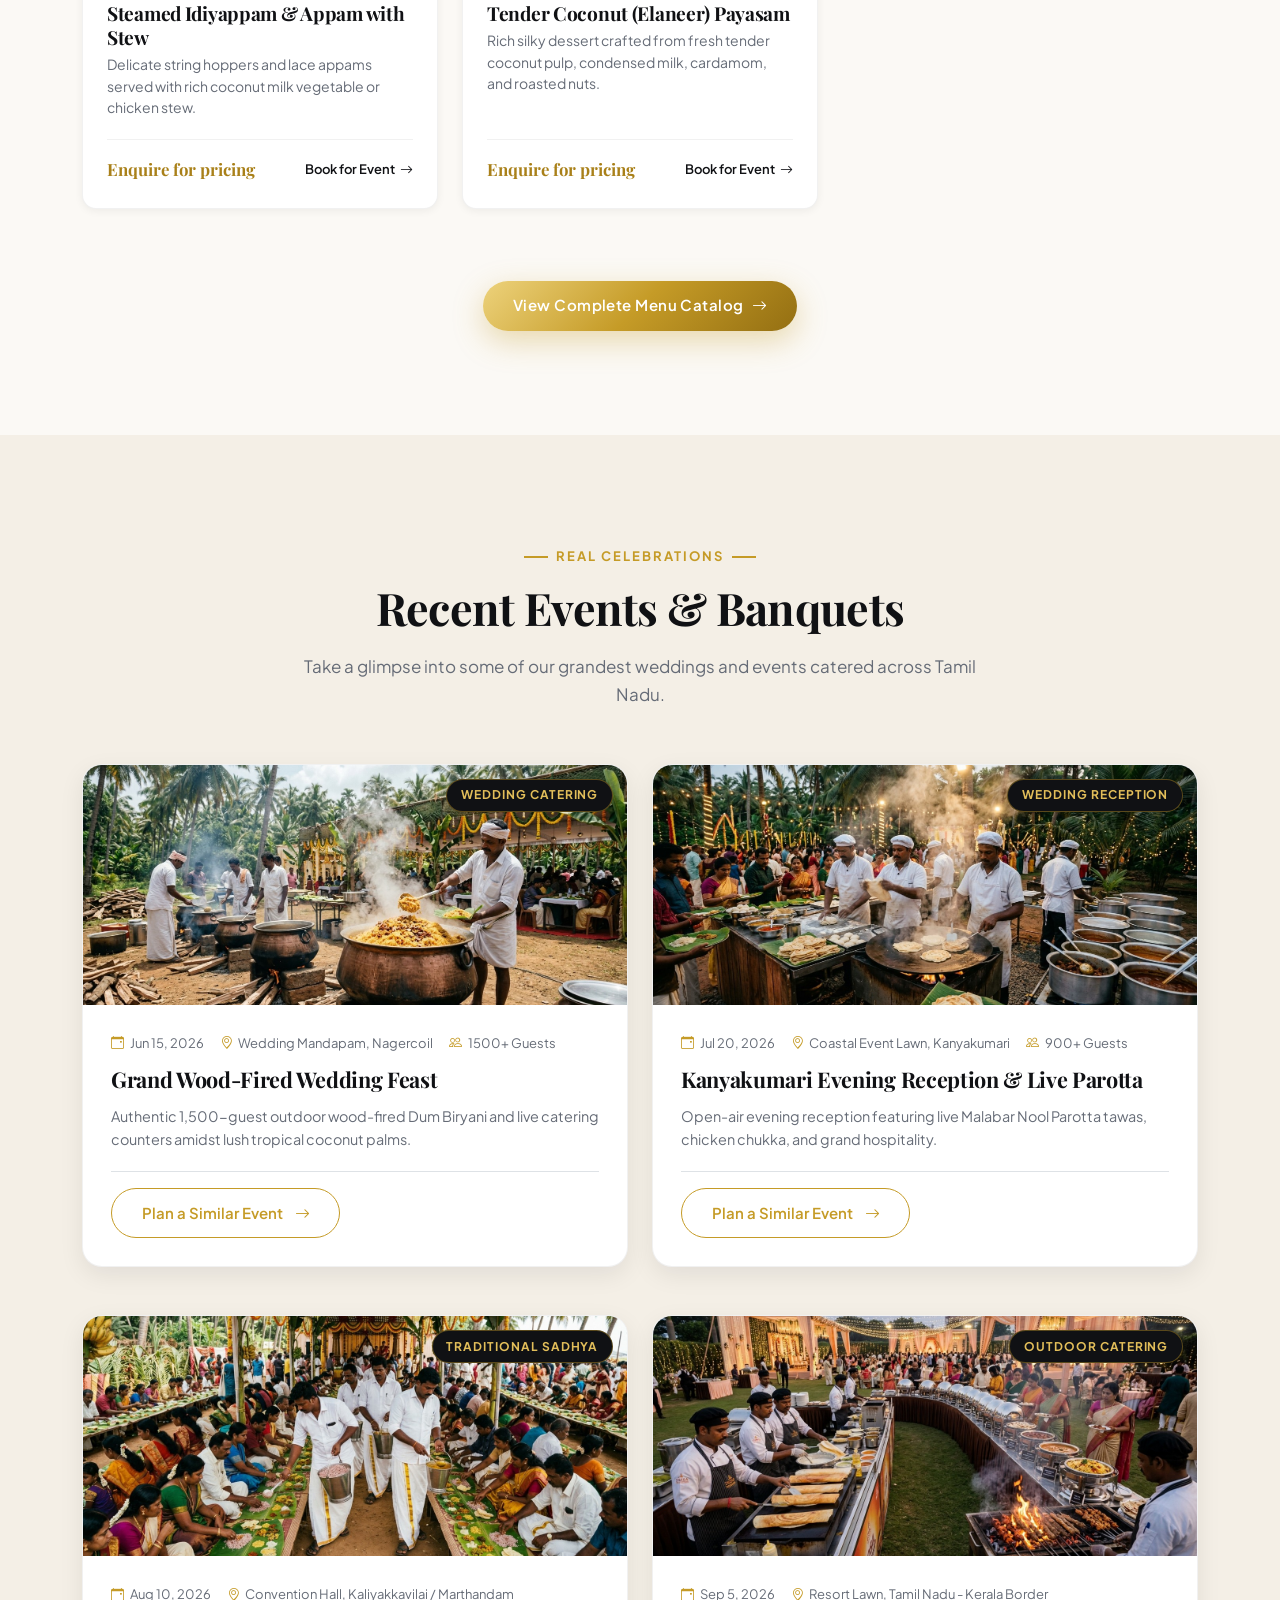
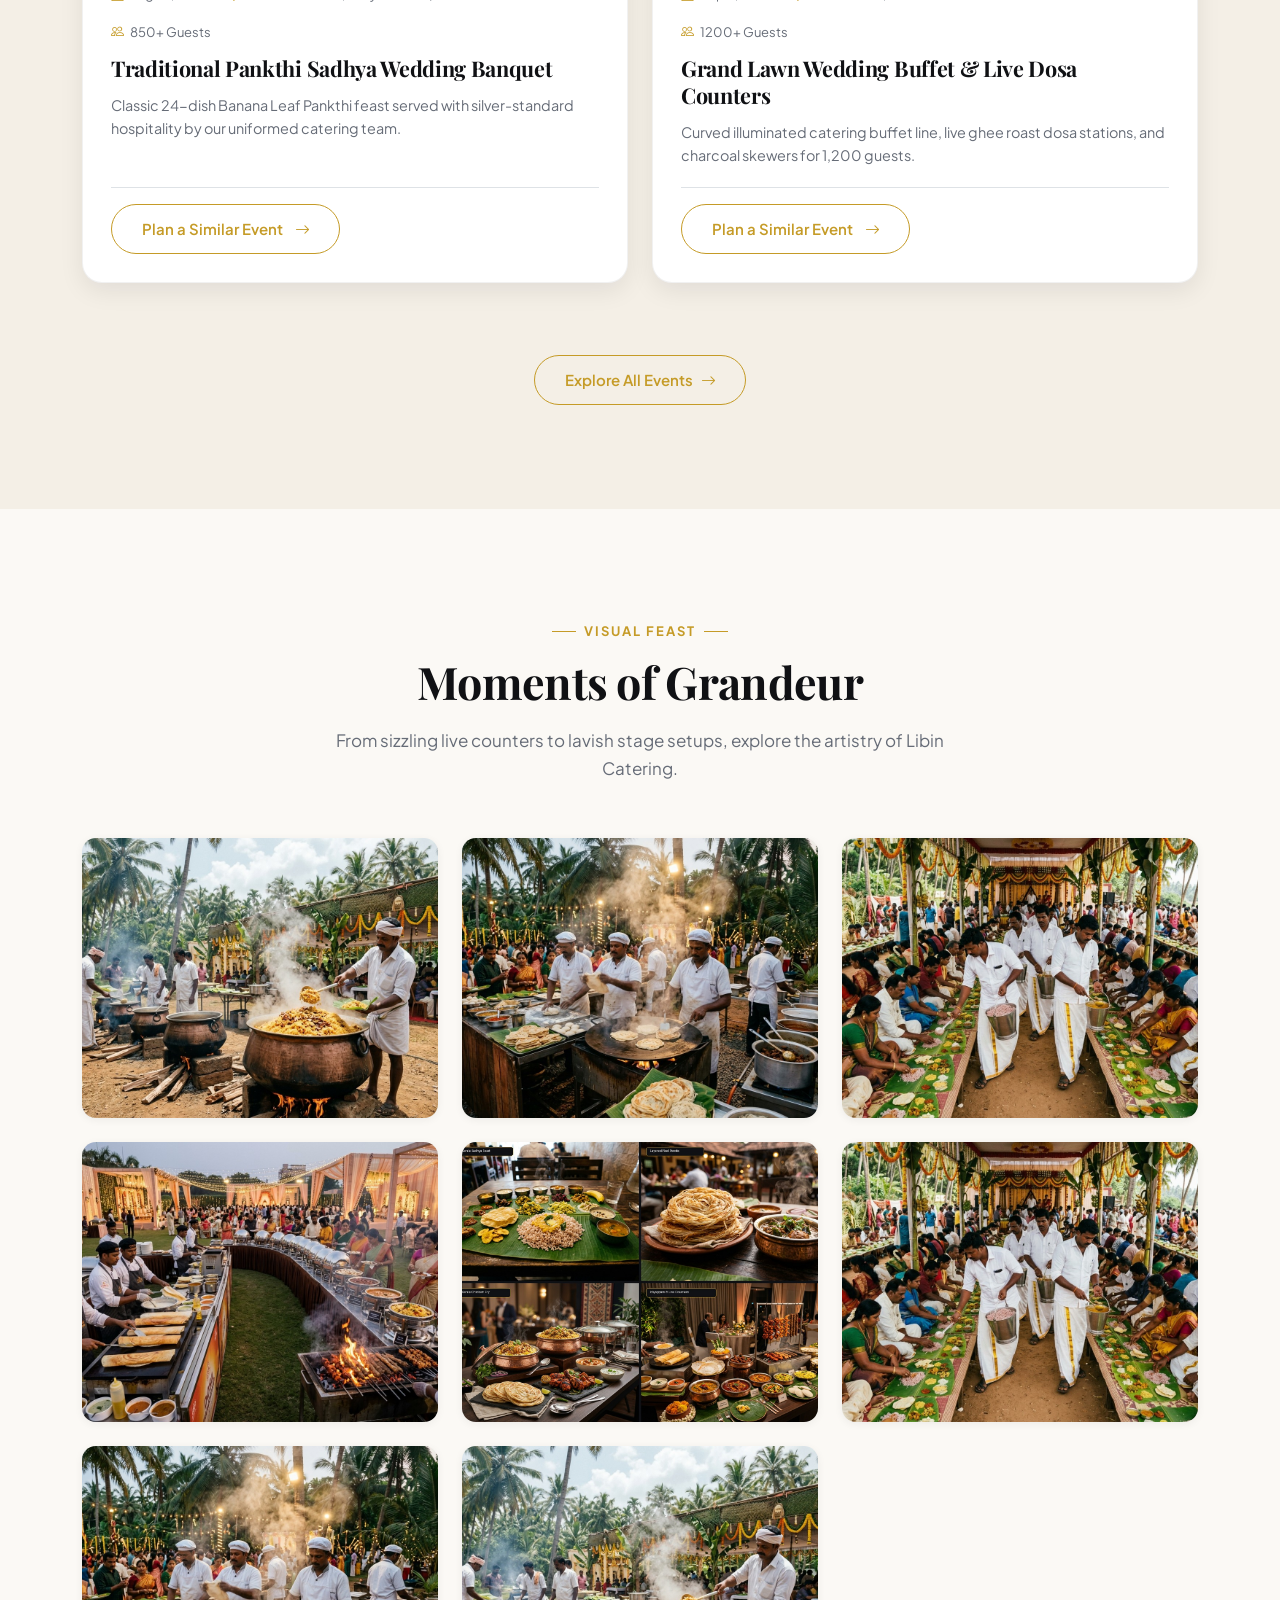
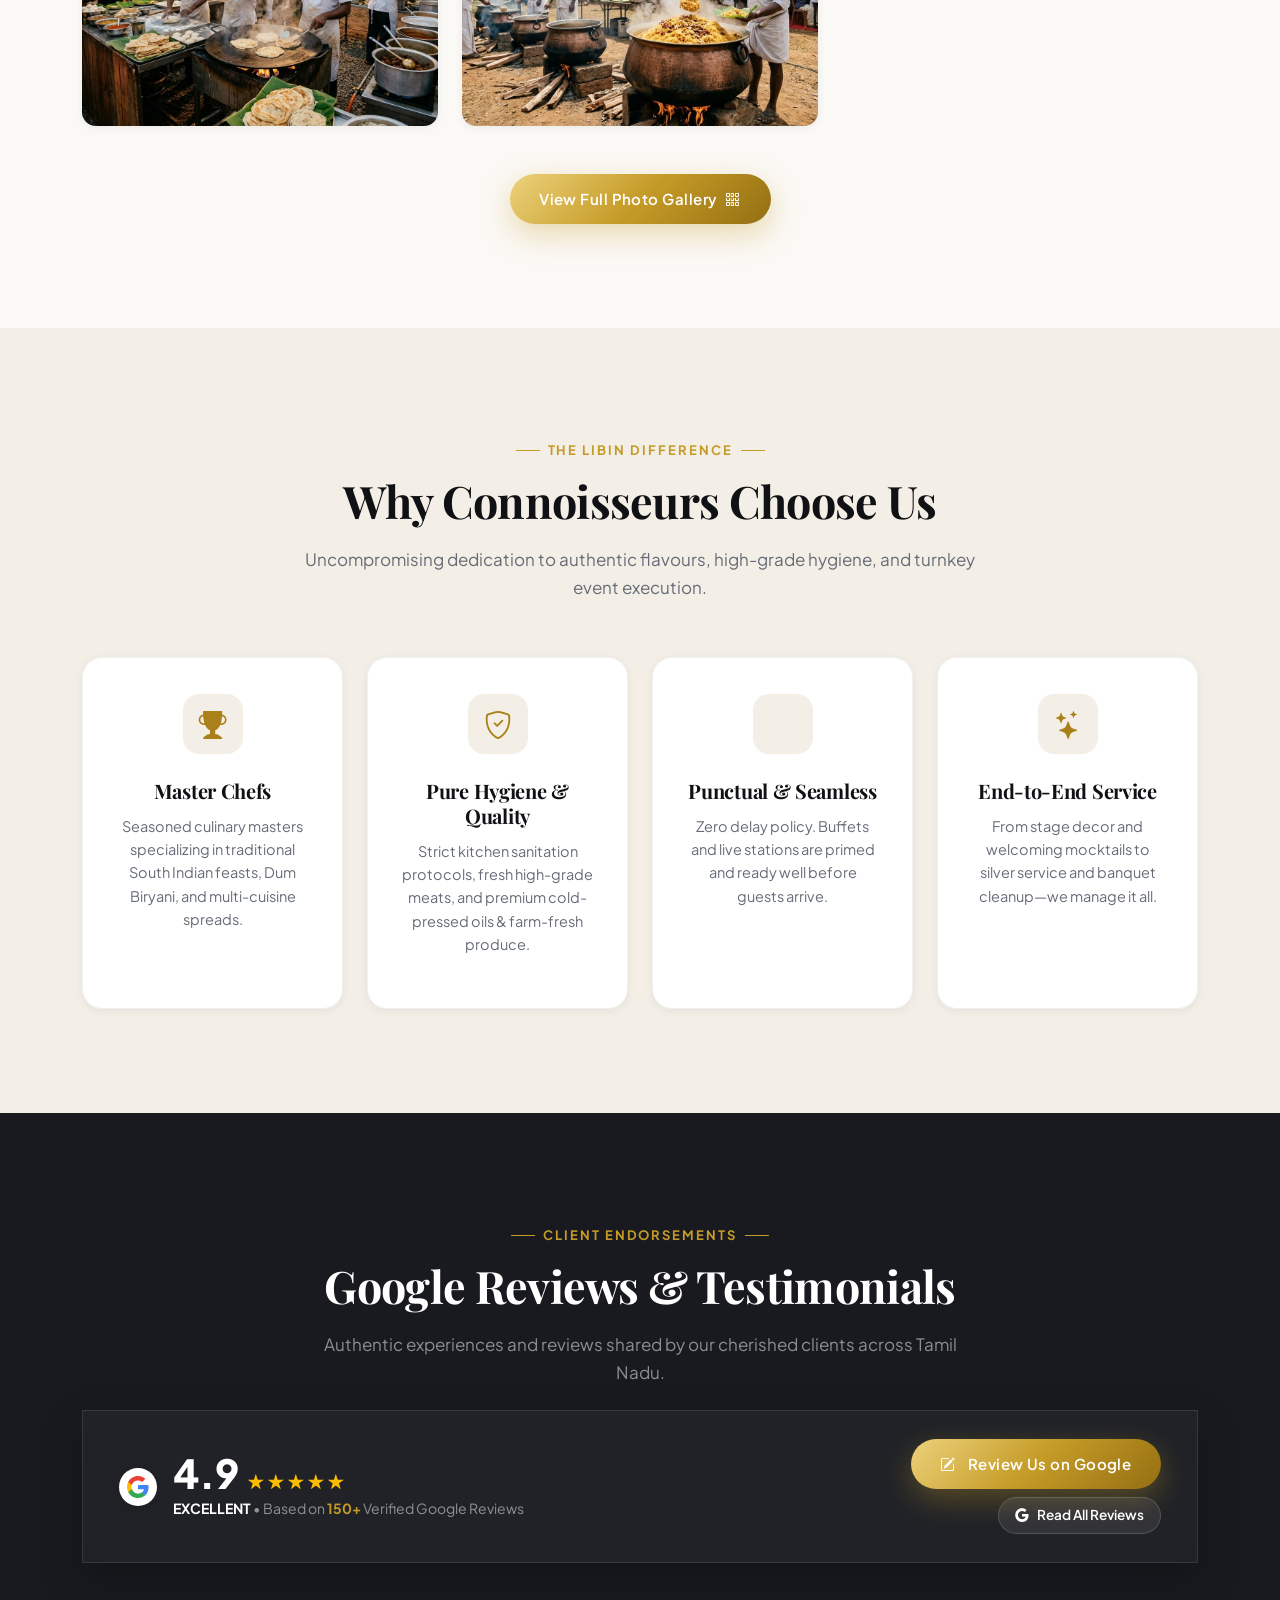
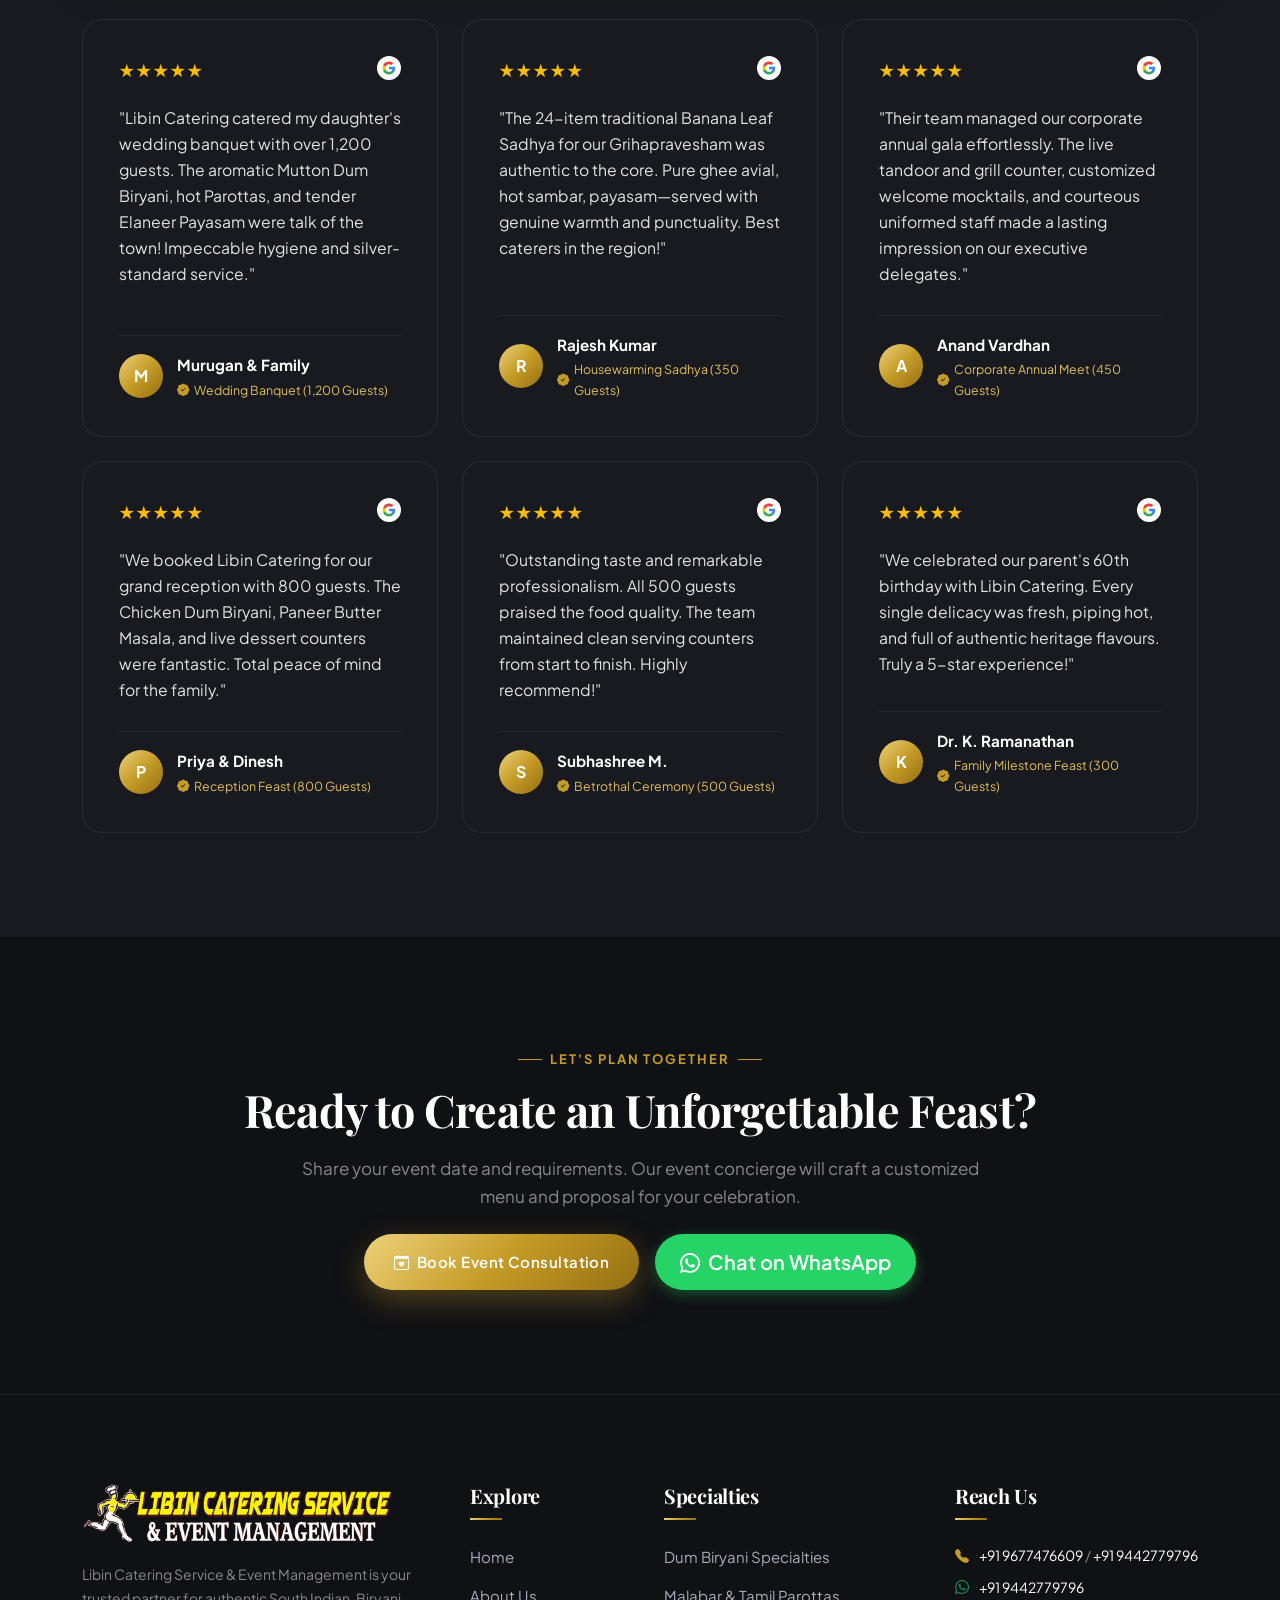
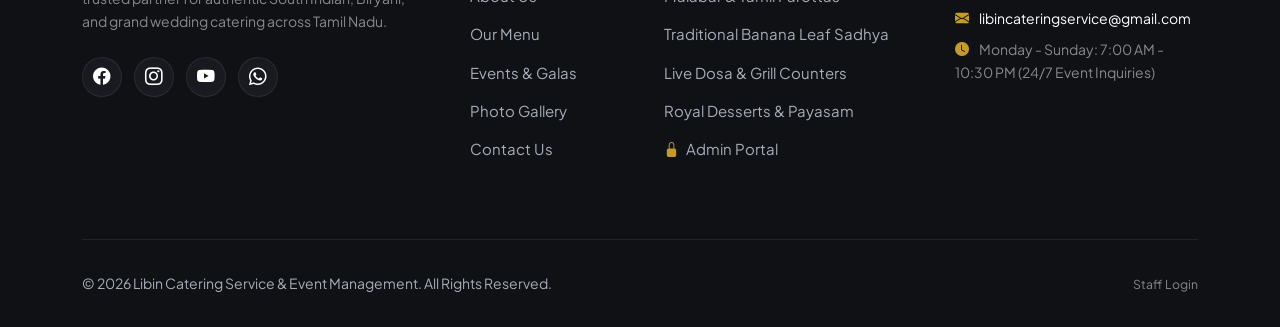
==== commit dc495aea: "newchanges" ====
--- a/index.html
+++ b/index.html
@@ -13,8 +13,11 @@
   <meta property="og:type" content="website">
   <meta property="og:image" content="assets/images/logo.png">
 
-  <!-- Favicon -->
-  <link rel="icon" type="image/png" href="assets/images/logo.png">
+  <!-- Favicon & Touch Icons -->
+  <link rel="icon" type="image/x-icon" href="favicon.ico">
+  <link rel="icon" type="image/png" sizes="32x32" href="assets/icons/favicon-32x32.png">
+  <link rel="icon" type="image/png" sizes="16x16" href="assets/icons/favicon-16x16.png">
+  <link rel="apple-touch-icon" sizes="180x180" href="assets/icons/apple-touch-icon.png">
 
   <!-- Google Fonts -->
   <link rel="preconnect" href="https://fonts.googleapis.com">
@@ -43,9 +46,16 @@
     "priceRange": "$$",
     "address": {
       "@type": "PostalAddress",
+      "streetAddress": "Libin Catering Services",
       "addressLocality": "Tamil Nadu",
       "addressCountry": "IN"
-    }
+    },
+    "geo": {
+      "@type": "GeoCoordinates",
+      "latitude": 8.3078817,
+      "longitude": 77.1311018
+    },
+    "hasMap": "https://www.google.com/maps/place/Libin+Catering+Services/@8.3078817,77.1311018,17z/data=!3m1!4b1!4m6!3m5!1s0x3b05ab04435abe27:0x12a4c587ff77f9e!8m2!3d8.3078817!4d77.1311018!16s%2Fg%2F11j7dyx0g3"
   }
   </script>
 </head>
@@ -88,9 +98,18 @@
   </nav>
 
   <!-- =========================================================================
-       2. Hero Section (Cinematic)
+       2. Hero Section (Cinematic Slider)
        ========================================================================= -->
   <section class="hero-section position-relative">
+    <!-- Cinematic 4-Slide South Indian & Kerala Culinary Carousel -->
+    <div class="hero-slider" id="heroSlider" aria-hidden="true">
+      <div class="hero-slide active" style="background-image: url('assets/images/hero-slide-1.jpg');" data-index="0" data-dish="Kerala Malabar Dum Biryani"></div>
+      <div class="hero-slide" style="background-image: url('assets/images/hero-slide-2.jpg');" data-index="1" data-dish="Authentic Kerala Nool Parotta"></div>
+      <div class="hero-slide" style="background-image: url('assets/images/hero-slide-4.jpg');" data-index="2" data-dish="Traditional Kerala Sadhya Feast"></div>
+      <div class="hero-slide" style="background-image: url('assets/images/hero-slide-3.jpg');" data-index="3" data-dish="Grand South Indian Banquet & Live Counters"></div>
+      <div class="hero-slider-overlay"></div>
+    </div>
+
     <!-- Atmospheric Fire & Fog Visual Effects (WebGL Three.js + Fallback) -->
     <div class="hero-fx-container" aria-hidden="true">
       <canvas id="heroAtmosphereCanvas" class="hero-atmosphere-canvas"></canvas>
@@ -105,8 +124,14 @@
     <div class="container position-relative" style="z-index: 3;">
       <div class="row align-items-center">
         <div class="col-lg-8 col-xl-7">
-          <div class="hero-badge">
-            <i class="bi bi-stars"></i> Premium Catering & Event Management
+          <div class="d-flex flex-wrap align-items-center gap-2 mb-3">
+            <div class="hero-badge mb-0">
+              <i class="bi bi-stars"></i> Premium Catering & Event Management
+            </div>
+            <a href="https://www.google.com/maps/place/Libin+Catering+Services/@8.3078817,77.1311018,17z/data=!4m8!3m7!1s0x3b05ab04435abe27:0x12a4c587ff77f9e!8m2!3d8.3078817!4d77.1311018!9m1!1b1!16s%2Fg%2F11j7dyx0g3" target="_blank" rel="noopener noreferrer" class="google-trust-badge-hero" data-bind="google-reviews-href">
+              <svg width="15" height="15" viewBox="0 0 24 24" class="me-1"><path fill="#4285F4" d="M22.56 12.25c0-.78-.07-1.53-.2-2.25H12v4.26h5.92c-.26 1.37-1.04 2.53-2.21 3.31v2.77h3.57c2.08-1.92 3.28-4.74 3.28-8.09z"/><path fill="#34A853" d="M12 23c2.97 0 5.46-.98 7.28-2.66l-3.57-2.77c-.98.66-2.23 1.06-3.71 1.06-2.86 0-5.29-1.93-6.16-4.53H2.18v2.84C3.99 20.53 7.7 23 12 23z"/><path fill="#FBBC05" d="M5.84 14.09c-.22-.66-.35-1.36-.35-2.09s.13-1.43.35-2.09V7.06H2.18C1.43 8.55 1 10.22 1 12s.43 3.45 1.18 4.94l2.85-2.22.81-.63z"/><path fill="#EA4335" d="M12 5.38c1.62 0 3.06.56 4.21 1.64l3.15-3.15C17.45 2.09 14.97 1 12 1 7.7 1 3.99 3.47 2.18 7.06l3.66 2.84c.87-2.6 3.3-4.52 6.16-4.52z"/></svg>
+              <span class="text-warning">★ <strong data-bind="google-rating">4.9</strong></span> on Google (<span data-bind="google-review-count">150+</span> Reviews)
+            </a>
           </div>
           <h1 class="hero-title font-serif">
             Exceptional Food. <br>
@@ -125,6 +150,23 @@
             </a>
           </div>
 
+          <!-- Interactive Culinary Slider Control Pills -->
+          <div class="hero-slider-nav" id="heroSliderNav">
+            <span class="small text-white-50 me-1"><i class="bi bi-fire text-gold me-1"></i> Border Specialties:</span>
+            <button type="button" class="hero-slider-dot active" data-slide="0">
+              <span class="dot-indicator"></span> Wood-Fired Dum Biryani
+            </button>
+            <button type="button" class="hero-slider-dot" data-slide="1">
+              <span class="dot-indicator"></span> Live Parotta & Salna
+            </button>
+            <button type="button" class="hero-slider-dot" data-slide="2">
+              <span class="dot-indicator"></span> Banana Leaf Sadhya
+            </button>
+            <button type="button" class="hero-slider-dot" data-slide="3">
+              <span class="dot-indicator"></span> Grand Buffet & Live Counters
+            </button>
+          </div>
+
           <div class="hero-stats">
             <div class="hero-stat-item">
               <div class="stat-num counter-val" data-target="15">15</div>
@@ -152,10 +194,10 @@
       <div class="row align-items-center g-5">
         <div class="col-lg-6">
           <div class="story-image-wrap">
-            <img src="https://images.unsplash.com/photo-1555396273-367ea4eb4db5?q=80&w=1000&auto=format&fit=crop" alt="Libin Catering culinary excellence" class="story-main-img">
+            <img src="assets/images/south-indian-feast.jpg" alt="Kerala Sadhya, Nool Parotta, Idiyappam & Chicken Fry - Libin Catering" class="story-main-img" loading="lazy">
             <div class="story-floating-badge">
-              <h4 class="font-serif mb-1 text-gold">Master Chefs</h4>
-              <p class="mb-0 small text-white">Authentic Wood-Fired & Dum Recipes</p>
+              <h4 class="font-serif mb-1 text-gold">Authentic Recipes</h4>
+              <p class="mb-0 small text-white">Sadhya • Nool Parotta • Idiyappam • Chicken Fry</p>
             </div>
           </div>
         </div>
@@ -211,11 +253,11 @@
         <!-- Service 1 -->
         <div class="col-md-6 col-lg-4">
           <div class="service-card">
-            <img src="https://images.unsplash.com/photo-1519741497674-611481863552?q=80&w=800&auto=format&fit=crop" alt="Wedding Catering" class="service-card-img" loading="lazy">
+            <img src="assets/images/hero-slide-1.jpg" alt="Wedding Catering" class="service-card-img" loading="lazy">
             <div class="service-card-overlay">
               <div class="service-icon-wrap"><i class="bi bi-heart-fill"></i></div>
               <h3 class="service-title font-serif">Wedding Catering</h3>
-              <p class="service-desc">Grand multi-cuisine buffets, royal dum biryanis, and traditional banana leaf wedding feasts tailored for your special day.</p>
+              <p class="service-desc">Grand multi-cuisine buffets, wood-fired dum biryanis, and traditional banana leaf wedding feasts tailored for your special day.</p>
               <a href="contact.html?service=Wedding%20Catering#enquiry-form" class="service-link">Plan Wedding Feast <i class="bi bi-arrow-right"></i></a>
             </div>
           </div>
@@ -224,7 +266,7 @@
         <!-- Service 2 -->
         <div class="col-md-6 col-lg-4">
           <div class="service-card">
-            <img src="https://images.unsplash.com/photo-1511795409834-ef04bbd61622?q=80&w=800&auto=format&fit=crop" alt="Event Catering" class="service-card-img" loading="lazy">
+            <img src="assets/images/hero-slide-2.jpg" alt="Event Catering" class="service-card-img" loading="lazy">
             <div class="service-card-overlay">
               <div class="service-icon-wrap"><i class="bi bi-calendar-heart"></i></div>
               <h3 class="service-title font-serif">Event Catering</h3>
@@ -250,7 +292,7 @@
         <!-- Service 4 -->
         <div class="col-md-6 col-lg-4">
           <div class="service-card">
-            <img src="https://images.unsplash.com/photo-1555396273-367ea4eb4db5?q=80&w=800&auto=format&fit=crop" alt="Catering Staff" class="service-card-img" loading="lazy">
+            <img src="assets/images/hero-slide-4.jpg" alt="Catering Staff" class="service-card-img" loading="lazy">
             <div class="service-card-overlay">
               <div class="service-icon-wrap"><i class="bi bi-people-fill"></i></div>
               <h3 class="service-title font-serif">Professional Catering Staff</h3>
@@ -276,7 +318,7 @@
         <!-- Service 6 -->
         <div class="col-md-6 col-lg-4">
           <div class="service-card">
-            <img src="https://images.unsplash.com/photo-1563379091339-03b21ab4a4f8?q=80&w=800&auto=format&fit=crop" alt="Custom Events" class="service-card-img" loading="lazy">
+            <img src="assets/images/hero-slide-3.jpg" alt="Custom Events" class="service-card-img" loading="lazy">
             <div class="service-card-overlay">
               <div class="service-icon-wrap"><i class="bi bi-stars"></i></div>
               <h3 class="service-title font-serif">Custom Events & Live Counters</h3>
@@ -412,69 +454,189 @@
   </section>
 
   <!-- =========================================================================
-       9. Testimonials
-       ========================================================================= -->
-  <section class="section-padding bg-charcoal text-white">
+       9. Google Reviews & Testimonials
+       ========================================================================= -->
+  <section class="section-padding bg-charcoal text-white position-relative" id="reviewsSection">
     <div class="container">
-      <div class="section-header text-center">
-        <span class="section-subtitle">Heartfelt Reviews</span>
-        <h2 class="section-title font-serif text-white">Words From Our Cherished Guests</h2>
-        <p class="section-desc text-white-50">Nothing delights us more than knowing we created unforgettable memories for families.</p>
-      </div>
-
+      <div class="section-header text-center mb-4">
+        <span class="section-subtitle">Client Endorsements</span>
+        <h2 class="section-title font-serif text-white">Google Reviews & Testimonials</h2>
+        <p class="section-desc text-white-50">Authentic experiences and reviews shared by our cherished clients across Tamil Nadu.</p>
+      </div>
+
+      <!-- Google Reviews Aggregate Score Banner -->
+      <div class="google-reviews-banner">
+        <div class="row align-items-center g-4">
+          <div class="col-lg-7">
+            <div class="d-flex flex-wrap align-items-center gap-3">
+              <div class="google-brand-logo">
+                <svg width="24" height="24" viewBox="0 0 24 24"><path fill="#4285F4" d="M22.56 12.25c0-.78-.07-1.53-.2-2.25H12v4.26h5.92c-.26 1.37-1.04 2.53-2.21 3.31v2.77h3.57c2.08-1.92 3.28-4.74 3.28-8.09z"/><path fill="#34A853" d="M12 23c2.97 0 5.46-.98 7.28-2.66l-3.57-2.77c-.98.66-2.23 1.06-3.71 1.06-2.86 0-5.29-1.93-6.16-4.53H2.18v2.84C3.99 20.53 7.7 23 12 23z"/><path fill="#FBBC05" d="M5.84 14.09c-.22-.66-.35-1.36-.35-2.09s.13-1.43.35-2.09V7.06H2.18C1.43 8.55 1 10.22 1 12s.43 3.45 1.18 4.94l2.85-2.22.81-.63z"/><path fill="#EA4335" d="M12 5.38c1.62 0 3.06.56 4.21 1.64l3.15-3.15C17.45 2.09 14.97 1 12 1 7.7 1 3.99 3.47 2.18 7.06l3.66 2.84c.87-2.6 3.3-4.52 6.16-4.52z"/></svg>
+              </div>
+              <div>
+                <div class="d-flex align-items-baseline gap-2">
+                  <span class="google-score-num" data-bind="google-rating">4.9</span>
+                  <div class="google-score-stars">★★★★★</div>
+                </div>
+                <div class="small text-white-50">
+                  <strong class="text-white">EXCELLENT</strong> &bull; Based on <strong class="text-gold" data-bind="google-review-count">150+</strong> Verified Google Reviews
+                </div>
+              </div>
+            </div>
+          </div>
+          <div class="col-lg-5 text-lg-end">
+            <div class="d-flex flex-wrap justify-content-lg-end gap-2">
+              <a href="https://www.google.com/maps/place/Libin+Catering+Services/@8.3078817,77.1311018,17z/data=!4m8!3m7!1s0x3b05ab04435abe27:0x12a4c587ff77f9e!8m2!3d8.3078817!4d77.1311018!9m1!1b1!16s%2Fg%2F11j7dyx0g3" target="_blank" rel="noopener noreferrer" class="btn btn-gold btn-sm" data-bind="google-reviews-href">
+                <i class="bi bi-pencil-square me-1"></i> Review Us on Google
+              </a>
+              <a href="https://www.google.com/maps/place/Libin+Catering+Services/@8.3078817,77.1311018,17z/data=!4m8!3m7!1s0x3b05ab04435abe27:0x12a4c587ff77f9e!8m2!3d8.3078817!4d77.1311018!9m1!1b1!16s%2Fg%2F11j7dyx0g3" target="_blank" rel="noopener noreferrer" class="google-review-pill" data-bind="google-reviews-href">
+                <i class="bi bi-google"></i> Read All Reviews
+              </a>
+            </div>
+          </div>
+        </div>
+      </div>
+
+      <!-- Google Review Cards Grid -->
       <div class="row g-4">
-        <!-- Testimonial 1 -->
+        <!-- Review 1 -->
         <div class="col-lg-4 col-md-6">
           <div class="testimonial-card">
-            <div class="testimonial-stars">
-              <i class="bi bi-star-fill"></i><i class="bi bi-star-fill"></i><i class="bi bi-star-fill"></i><i class="bi bi-star-fill"></i><i class="bi bi-star-fill"></i>
+            <div class="testimonial-card-header">
+              <div class="testimonial-stars">★★★★★</div>
+              <div class="google-verified-icon" title="Google Verified Review">
+                <svg width="14" height="14" viewBox="0 0 24 24"><path fill="#4285F4" d="M22.56 12.25c0-.78-.07-1.53-.2-2.25H12v4.26h5.92c-.26 1.37-1.04 2.53-2.21 3.31v2.77h3.57c2.08-1.92 3.28-4.74 3.28-8.09z"/><path fill="#34A853" d="M12 23c2.97 0 5.46-.98 7.28-2.66l-3.57-2.77c-.98.66-2.23 1.06-3.71 1.06-2.86 0-5.29-1.93-6.16-4.53H2.18v2.84C3.99 20.53 7.7 23 12 23z"/><path fill="#FBBC05" d="M5.84 14.09c-.22-.66-.35-1.36-.35-2.09s.13-1.43.35-2.09V7.06H2.18C1.43 8.55 1 10.22 1 12s.43 3.45 1.18 4.94l2.85-2.22.81-.63z"/><path fill="#EA4335" d="M12 5.38c1.62 0 3.06.56 4.21 1.64l3.15-3.15C17.45 2.09 14.97 1 12 1 7.7 1 3.99 3.47 2.18 7.06l3.66 2.84c.87-2.6 3.3-4.52 6.16-4.52z"/></svg>
+              </div>
             </div>
             <p class="testimonial-quote">
-              "Libin Catering catered my daughter's wedding with over 1,200 guests in Nagercoil. The Mutton Biryani and Elaneer Payasam were talk of the town! Impeccable service."
+              "Libin Catering catered my daughter's wedding banquet with over 1,200 guests. The aromatic Mutton Dum Biryani, hot Parottas, and tender Elaneer Payasam were talk of the town! Impeccable hygiene and silver-standard service."
             </p>
             <div class="testimonial-author-wrap">
               <div class="testimonial-author-avatar">M</div>
               <div>
                 <div class="testimonial-author-name">Murugan & Family</div>
-                <div class="testimonial-author-event">Wedding Banquet (1,200 Guests)</div>
-              </div>
-            </div>
-          </div>
-        </div>
-
-        <!-- Testimonial 2 -->
+                <div class="testimonial-author-event">
+                  <i class="bi bi-patch-check-fill text-gold"></i> Wedding Banquet (1,200 Guests)
+                </div>
+              </div>
+            </div>
+          </div>
+        </div>
+
+        <!-- Review 2 -->
         <div class="col-lg-4 col-md-6">
           <div class="testimonial-card">
-            <div class="testimonial-stars">
-              <i class="bi bi-star-fill"></i><i class="bi bi-star-fill"></i><i class="bi bi-star-fill"></i><i class="bi bi-star-fill"></i><i class="bi bi-star-fill"></i>
+            <div class="testimonial-card-header">
+              <div class="testimonial-stars">★★★★★</div>
+              <div class="google-verified-icon" title="Google Verified Review">
+                <svg width="14" height="14" viewBox="0 0 24 24"><path fill="#4285F4" d="M22.56 12.25c0-.78-.07-1.53-.2-2.25H12v4.26h5.92c-.26 1.37-1.04 2.53-2.21 3.31v2.77h3.57c2.08-1.92 3.28-4.74 3.28-8.09z"/><path fill="#34A853" d="M12 23c2.97 0 5.46-.98 7.28-2.66l-3.57-2.77c-.98.66-2.23 1.06-3.71 1.06-2.86 0-5.29-1.93-6.16-4.53H2.18v2.84C3.99 20.53 7.7 23 12 23z"/><path fill="#FBBC05" d="M5.84 14.09c-.22-.66-.35-1.36-.35-2.09s.13-1.43.35-2.09V7.06H2.18C1.43 8.55 1 10.22 1 12s.43 3.45 1.18 4.94l2.85-2.22.81-.63z"/><path fill="#EA4335" d="M12 5.38c1.62 0 3.06.56 4.21 1.64l3.15-3.15C17.45 2.09 14.97 1 12 1 7.7 1 3.99 3.47 2.18 7.06l3.66 2.84c.87-2.6 3.3-4.52 6.16-4.52z"/></svg>
+              </div>
             </div>
             <p class="testimonial-quote">
-              "The 24-item traditional Banana Leaf Sadhya for our housewarming was authentic to the core. Hot, flavorful, and served with such gracious hospitality!"
+              "The 24-item traditional Banana Leaf Sadhya for our Grihapravesham was authentic to the core. Pure ghee avial, hot sambar, payasam—served with genuine warmth and punctuality. Best caterers in the region!"
             </p>
             <div class="testimonial-author-wrap">
               <div class="testimonial-author-avatar">R</div>
               <div>
                 <div class="testimonial-author-name">Rajesh Kumar</div>
-                <div class="testimonial-author-event">Housewarming Sadhya (350 Guests)</div>
-              </div>
-            </div>
-          </div>
-        </div>
-
-        <!-- Testimonial 3 -->
+                <div class="testimonial-author-event">
+                  <i class="bi bi-patch-check-fill text-gold"></i> Housewarming Sadhya (350 Guests)
+                </div>
+              </div>
+            </div>
+          </div>
+        </div>
+
+        <!-- Review 3 -->
         <div class="col-lg-4 col-md-6">
           <div class="testimonial-card">
-            <div class="testimonial-stars">
-              <i class="bi bi-star-fill"></i><i class="bi bi-star-fill"></i><i class="bi bi-star-fill"></i><i class="bi bi-star-fill"></i><i class="bi bi-star-fill"></i>
+            <div class="testimonial-card-header">
+              <div class="testimonial-stars">★★★★★</div>
+              <div class="google-verified-icon" title="Google Verified Review">
+                <svg width="14" height="14" viewBox="0 0 24 24"><path fill="#4285F4" d="M22.56 12.25c0-.78-.07-1.53-.2-2.25H12v4.26h5.92c-.26 1.37-1.04 2.53-2.21 3.31v2.77h3.57c2.08-1.92 3.28-4.74 3.28-8.09z"/><path fill="#34A853" d="M12 23c2.97 0 5.46-.98 7.28-2.66l-3.57-2.77c-.98.66-2.23 1.06-3.71 1.06-2.86 0-5.29-1.93-6.16-4.53H2.18v2.84C3.99 20.53 7.7 23 12 23z"/><path fill="#FBBC05" d="M5.84 14.09c-.22-.66-.35-1.36-.35-2.09s.13-1.43.35-2.09V7.06H2.18C1.43 8.55 1 10.22 1 12s.43 3.45 1.18 4.94l2.85-2.22.81-.63z"/><path fill="#EA4335" d="M12 5.38c1.62 0 3.06.56 4.21 1.64l3.15-3.15C17.45 2.09 14.97 1 12 1 7.7 1 3.99 3.47 2.18 7.06l3.66 2.84c.87-2.6 3.3-4.52 6.16-4.52z"/></svg>
+              </div>
             </div>
             <p class="testimonial-quote">
-              "Their team handled our corporate annual meet flawlessly. From stage lighting to live grill counters and hot parottas, everything was top-notch."
+              "Their team managed our corporate annual gala effortlessly. The live tandoor and grill counter, customized welcome mocktails, and courteous uniformed staff made a lasting impression on our executive delegates."
             </p>
             <div class="testimonial-author-wrap">
               <div class="testimonial-author-avatar">A</div>
               <div>
                 <div class="testimonial-author-name">Anand Vardhan</div>
-                <div class="testimonial-author-event">Corporate Annual Meet (450 Guests)</div>
+                <div class="testimonial-author-event">
+                  <i class="bi bi-patch-check-fill text-gold"></i> Corporate Annual Meet (450 Guests)
+                </div>
+              </div>
+            </div>
+          </div>
+        </div>
+
+        <!-- Review 4 -->
+        <div class="col-lg-4 col-md-6">
+          <div class="testimonial-card">
+            <div class="testimonial-card-header">
+              <div class="testimonial-stars">★★★★★</div>
+              <div class="google-verified-icon" title="Google Verified Review">
+                <svg width="14" height="14" viewBox="0 0 24 24"><path fill="#4285F4" d="M22.56 12.25c0-.78-.07-1.53-.2-2.25H12v4.26h5.92c-.26 1.37-1.04 2.53-2.21 3.31v2.77h3.57c2.08-1.92 3.28-4.74 3.28-8.09z"/><path fill="#34A853" d="M12 23c2.97 0 5.46-.98 7.28-2.66l-3.57-2.77c-.98.66-2.23 1.06-3.71 1.06-2.86 0-5.29-1.93-6.16-4.53H2.18v2.84C3.99 20.53 7.7 23 12 23z"/><path fill="#FBBC05" d="M5.84 14.09c-.22-.66-.35-1.36-.35-2.09s.13-1.43.35-2.09V7.06H2.18C1.43 8.55 1 10.22 1 12s.43 3.45 1.18 4.94l2.85-2.22.81-.63z"/><path fill="#EA4335" d="M12 5.38c1.62 0 3.06.56 4.21 1.64l3.15-3.15C17.45 2.09 14.97 1 12 1 7.7 1 3.99 3.47 2.18 7.06l3.66 2.84c.87-2.6 3.3-4.52 6.16-4.52z"/></svg>
+              </div>
+            </div>
+            <p class="testimonial-quote">
+              "We booked Libin Catering for our grand reception with 800 guests. The Chicken Dum Biryani, Paneer Butter Masala, and live dessert counters were fantastic. Total peace of mind for the family."
+            </p>
+            <div class="testimonial-author-wrap">
+              <div class="testimonial-author-avatar">P</div>
+              <div>
+                <div class="testimonial-author-name">Priya & Dinesh</div>
+                <div class="testimonial-author-event">
+                  <i class="bi bi-patch-check-fill text-gold"></i> Reception Feast (800 Guests)
+                </div>
+              </div>
+            </div>
+          </div>
+        </div>
+
+        <!-- Review 5 -->
+        <div class="col-lg-4 col-md-6">
+          <div class="testimonial-card">
+            <div class="testimonial-card-header">
+              <div class="testimonial-stars">★★★★★</div>
+              <div class="google-verified-icon" title="Google Verified Review">
+                <svg width="14" height="14" viewBox="0 0 24 24"><path fill="#4285F4" d="M22.56 12.25c0-.78-.07-1.53-.2-2.25H12v4.26h5.92c-.26 1.37-1.04 2.53-2.21 3.31v2.77h3.57c2.08-1.92 3.28-4.74 3.28-8.09z"/><path fill="#34A853" d="M12 23c2.97 0 5.46-.98 7.28-2.66l-3.57-2.77c-.98.66-2.23 1.06-3.71 1.06-2.86 0-5.29-1.93-6.16-4.53H2.18v2.84C3.99 20.53 7.7 23 12 23z"/><path fill="#FBBC05" d="M5.84 14.09c-.22-.66-.35-1.36-.35-2.09s.13-1.43.35-2.09V7.06H2.18C1.43 8.55 1 10.22 1 12s.43 3.45 1.18 4.94l2.85-2.22.81-.63z"/><path fill="#EA4335" d="M12 5.38c1.62 0 3.06.56 4.21 1.64l3.15-3.15C17.45 2.09 14.97 1 12 1 7.7 1 3.99 3.47 2.18 7.06l3.66 2.84c.87-2.6 3.3-4.52 6.16-4.52z"/></svg>
+              </div>
+            </div>
+            <p class="testimonial-quote">
+              "Outstanding taste and remarkable professionalism. All 500 guests praised the food quality. The team maintained clean serving counters from start to finish. Highly recommend!"
+            </p>
+            <div class="testimonial-author-wrap">
+              <div class="testimonial-author-avatar">S</div>
+              <div>
+                <div class="testimonial-author-name">Subhashree M.</div>
+                <div class="testimonial-author-event">
+                  <i class="bi bi-patch-check-fill text-gold"></i> Betrothal Ceremony (500 Guests)
+                </div>
+              </div>
+            </div>
+          </div>
+        </div>
+
+        <!-- Review 6 -->
+        <div class="col-lg-4 col-md-6">
+          <div class="testimonial-card">
+            <div class="testimonial-card-header">
+              <div class="testimonial-stars">★★★★★</div>
+              <div class="google-verified-icon" title="Google Verified Review">
+                <svg width="14" height="14" viewBox="0 0 24 24"><path fill="#4285F4" d="M22.56 12.25c0-.78-.07-1.53-.2-2.25H12v4.26h5.92c-.26 1.37-1.04 2.53-2.21 3.31v2.77h3.57c2.08-1.92 3.28-4.74 3.28-8.09z"/><path fill="#34A853" d="M12 23c2.97 0 5.46-.98 7.28-2.66l-3.57-2.77c-.98.66-2.23 1.06-3.71 1.06-2.86 0-5.29-1.93-6.16-4.53H2.18v2.84C3.99 20.53 7.7 23 12 23z"/><path fill="#FBBC05" d="M5.84 14.09c-.22-.66-.35-1.36-.35-2.09s.13-1.43.35-2.09V7.06H2.18C1.43 8.55 1 10.22 1 12s.43 3.45 1.18 4.94l2.85-2.22.81-.63z"/><path fill="#EA4335" d="M12 5.38c1.62 0 3.06.56 4.21 1.64l3.15-3.15C17.45 2.09 14.97 1 12 1 7.7 1 3.99 3.47 2.18 7.06l3.66 2.84c.87-2.6 3.3-4.52 6.16-4.52z"/></svg>
+              </div>
+            </div>
+            <p class="testimonial-quote">
+              "We celebrated our parent's 60th birthday with Libin Catering. Every single delicacy was fresh, piping hot, and full of authentic heritage flavours. Truly a 5-star experience!"
+            </p>
+            <div class="testimonial-author-wrap">
+              <div class="testimonial-author-avatar">K</div>
+              <div>
+                <div class="testimonial-author-name">Dr. K. Ramanathan</div>
+                <div class="testimonial-author-event">
+                  <i class="bi bi-patch-check-fill text-gold"></i> Family Milestone Feast (300 Guests)
+                </div>
               </div>
             </div>
           </div>
--- a/css/style.css
+++ b/css/style.css
@@ -408,7 +408,7 @@
 }
 
 /* --------------------------------------------------------------------------
-   Hero Section
+   Hero Section & Cinematic Slider
    -------------------------------------------------------------------------- */
 .hero-section {
   position: relative;
@@ -416,14 +416,101 @@
   display: flex;
   align-items: center;
   background-color: var(--color-noir);
-  background-image: linear-gradient(to right, rgba(16, 17, 20, 0.92) 0%, rgba(16, 17, 20, 0.75) 50%, rgba(16, 17, 20, 0.85) 100%), 
-                    url('https://images.unsplash.com/photo-1555396273-367ea4eb4db5?q=80&w=1920&auto=format&fit=crop');
+  color: #ffffff;
+  padding: 8rem 0 5rem;
+  overflow: hidden;
+}
+
+/* Background Carousel / Slider */
+.hero-slider {
+  position: absolute;
+  inset: 0;
+  width: 100%;
+  height: 100%;
+  z-index: 1;
+  overflow: hidden;
+}
+
+.hero-slide {
+  position: absolute;
+  inset: 0;
+  width: 100%;
+  height: 100%;
   background-size: cover;
   background-position: center;
-  background-attachment: fixed;
-  color: #ffffff;
-  padding: 8rem 0 5rem;
-  overflow: hidden;
+  opacity: 0;
+  transform: scale(1.08);
+  transition: opacity 1.6s cubic-bezier(0.4, 0, 0.2, 1), transform 8s ease-out;
+  will-change: opacity, transform;
+}
+
+.hero-slide.active {
+  opacity: 1;
+  transform: scale(1);
+}
+
+.hero-slider-overlay {
+  position: absolute;
+  inset: 0;
+  background: linear-gradient(90deg, rgba(16, 17, 20, 0.94) 0%, rgba(16, 17, 20, 0.72) 55%, rgba(16, 17, 20, 0.88) 100%),
+              radial-gradient(ellipse at center, rgba(16, 17, 20, 0.2) 0%, rgba(16, 17, 20, 0.8) 100%);
+  pointer-events: none;
+  z-index: 2;
+}
+
+/* Hero Dish Slider Interactive Navigation */
+.hero-slider-nav {
+  display: flex;
+  flex-wrap: wrap;
+  align-items: center;
+  gap: 0.65rem;
+  margin-top: 2rem;
+  position: relative;
+  z-index: 4;
+}
+
+.hero-slider-dot {
+  background: rgba(255, 255, 255, 0.08);
+  border: 1px solid rgba(255, 255, 255, 0.18);
+  backdrop-filter: blur(10px);
+  border-radius: var(--radius-pill);
+  padding: 0.35rem 0.9rem;
+  color: rgba(255, 255, 255, 0.75);
+  font-size: 0.775rem;
+  font-weight: 600;
+  cursor: pointer;
+  transition: all var(--transition-fast);
+  display: inline-flex;
+  align-items: center;
+  gap: 0.45rem;
+  user-select: none;
+}
+
+.hero-slider-dot:hover {
+  background: rgba(255, 255, 255, 0.16);
+  border-color: rgba(255, 255, 255, 0.35);
+  color: #ffffff;
+  transform: translateY(-2px);
+}
+
+.hero-slider-dot.active {
+  background: rgba(197, 155, 39, 0.25);
+  border-color: var(--color-gold-400);
+  color: #ffffff;
+  box-shadow: 0 4px 14px rgba(197, 155, 39, 0.25);
+}
+
+.hero-slider-dot .dot-indicator {
+  width: 6px;
+  height: 6px;
+  border-radius: 50%;
+  background: currentColor;
+  transition: transform var(--transition-fast);
+}
+
+.hero-slider-dot.active .dot-indicator {
+  background: var(--color-gold-400);
+  transform: scale(1.3);
 }
 
 .hero-badge {
@@ -1021,45 +1108,159 @@
 }
 
 /* --------------------------------------------------------------------------
-   Testimonials
+/* --------------------------------------------------------------------------
+   Google Reviews & Testimonials
    -------------------------------------------------------------------------- */
+.google-reviews-banner {
+  background: rgba(255, 255, 255, 0.04);
+  border: 1px solid rgba(255, 255, 255, 0.1);
+  backdrop-filter: blur(12px);
+  border-radius: var(--radius-xl);
+  padding: 1.75rem 2.25rem;
+  margin-bottom: 3.5rem;
+  box-shadow: 0 16px 40px rgba(0, 0, 0, 0.25);
+}
+
+.google-brand-badge {
+  display: inline-flex;
+  align-items: center;
+  gap: 0.75rem;
+}
+
+.google-brand-logo {
+  width: 38px;
+  height: 38px;
+  background: #ffffff;
+  border-radius: 50%;
+  padding: 6px;
+  display: flex;
+  align-items: center;
+  justify-content: center;
+  box-shadow: 0 4px 12px rgba(0, 0, 0, 0.15);
+}
+
+.google-score-num {
+  font-size: 2.5rem;
+  font-weight: 800;
+  line-height: 1;
+  color: #ffffff;
+  font-family: var(--font-sans);
+}
+
+.google-score-stars {
+  color: #FBBC04;
+  font-size: 1.25rem;
+  letter-spacing: 2px;
+}
+
+.google-review-pill {
+  display: inline-flex;
+  align-items: center;
+  gap: 0.5rem;
+  padding: 0.4rem 1rem;
+  background: rgba(255, 255, 255, 0.08);
+  border: 1px solid rgba(255, 255, 255, 0.15);
+  border-radius: var(--radius-pill);
+  color: #ffffff;
+  font-size: 0.85rem;
+  font-weight: 600;
+  text-decoration: none;
+  transition: all var(--transition-fast);
+}
+
+.google-review-pill:hover {
+  background: rgba(255, 255, 255, 0.16);
+  border-color: rgba(255, 255, 255, 0.35);
+  color: #ffffff;
+  transform: translateY(-2px);
+}
+
+.google-trust-badge-hero {
+  display: inline-flex;
+  align-items: center;
+  gap: 0.6rem;
+  padding: 0.4rem 1.1rem;
+  border-radius: var(--radius-pill);
+  background: rgba(16, 17, 20, 0.7);
+  border: 1px solid rgba(255, 255, 255, 0.16);
+  backdrop-filter: blur(10px);
+  color: #ffffff;
+  font-size: 0.8125rem;
+  font-weight: 600;
+  text-decoration: none;
+  transition: all var(--transition-fast);
+}
+
+.google-trust-badge-hero:hover {
+  background: rgba(16, 17, 20, 0.9);
+  border-color: var(--color-gold-400);
+  color: #ffffff;
+  transform: translateY(-2px);
+}
+
 .testimonial-card {
   background: var(--color-charcoal);
   border: 1px solid var(--color-charcoal-border);
   border-radius: var(--radius-lg);
-  padding: 2.5rem;
+  padding: 2.25rem;
   color: #ffffff;
   height: 100%;
   display: flex;
   flex-direction: column;
   position: relative;
+  transition: transform var(--transition-fast), border-color var(--transition-fast), box-shadow var(--transition-fast);
+}
+
+.testimonial-card:hover {
+  transform: translateY(-4px);
+  border-color: rgba(197, 155, 39, 0.4);
+  box-shadow: 0 16px 36px rgba(0, 0, 0, 0.35);
+}
+
+.testimonial-card-header {
+  display: flex;
+  justify-content: space-between;
+  align-items: flex-start;
+  margin-bottom: 1.25rem;
 }
 
 .testimonial-stars {
-  color: var(--color-gold-400);
+  color: #FBBC04;
   font-size: 1.1rem;
-  margin-bottom: 1.25rem;
+  letter-spacing: 1px;
+}
+
+.google-verified-icon {
+  width: 24px;
+  height: 24px;
+  border-radius: 50%;
+  background: #ffffff;
+  padding: 3px;
+  display: flex;
+  align-items: center;
+  justify-content: center;
+  flex-shrink: 0;
 }
 
 .testimonial-quote {
-  font-family: var(--font-serif);
-  font-size: 1.15rem;
-  font-style: italic;
-  color: rgba(255, 255, 255, 0.9);
+  font-size: 0.985rem;
+  color: rgba(255, 255, 255, 0.88);
   line-height: 1.65;
-  margin-bottom: 2rem;
+  margin-bottom: 1.75rem;
   flex-grow: 1;
 }
 
 .testimonial-author-wrap {
   display: flex;
   align-items: center;
-  gap: 1rem;
+  gap: 0.85rem;
+  padding-top: 1rem;
+  border-top: 1px solid rgba(255, 255, 255, 0.08);
 }
 
 .testimonial-author-avatar {
-  width: 48px;
-  height: 48px;
+  width: 44px;
+  height: 44px;
   border-radius: 50%;
   background: var(--color-gold-gradient);
   display: flex;
@@ -1067,19 +1268,23 @@
   justify-content: center;
   font-weight: 700;
   color: #ffffff;
-  font-size: 1.1rem;
+  font-size: 1rem;
+  flex-shrink: 0;
 }
 
 .testimonial-author-name {
   font-weight: 700;
-  font-size: 1rem;
+  font-size: 0.95rem;
   color: #ffffff;
   margin-bottom: 0.15rem;
 }
 
 .testimonial-author-event {
-  font-size: 0.8125rem;
+  font-size: 0.775rem;
   color: var(--color-gold-400);
+  display: flex;
+  align-items: center;
+  gap: 0.35rem;
 }
 
 /* --------------------------------------------------------------------------
--- a/css/animations.css
+++ b/css/animations.css
@@ -106,93 +106,128 @@
   z-index: 1;
 }
 
+.hero-atmosphere-canvas {
+  position: absolute;
+  inset: 0;
+  width: 100%;
+  height: 100%;
+  pointer-events: none;
+  z-index: 2;
+  mix-blend-mode: screen;
+  will-change: transform;
+}
+
+.hero-fx-fallback {
+  position: absolute;
+  inset: 0;
+  display: none;
+  pointer-events: none;
+  z-index: 1;
+}
+
+/* Fallback Multi-Layer Smoke & Flame */
 .hero-fog-layer {
   position: absolute;
   inset: 0;
-  width: 250%;
+  width: 200%;
   height: 100%;
   pointer-events: none;
-  will-change: transform;
+  will-change: transform, opacity;
 }
 
 .fog-back {
-  background: radial-gradient(ellipse 65% 45% at 50% 100%, rgba(255, 140, 30, 0.12), transparent 70%),
-              radial-gradient(circle at 20% 80%, rgba(255, 255, 255, 0.07) 0%, transparent 50%),
-              radial-gradient(circle at 65% 85%, rgba(255, 255, 255, 0.08) 0%, transparent 60%),
-              radial-gradient(circle at 85% 75%, rgba(255, 255, 255, 0.06) 0%, transparent 50%);
-  filter: blur(28px);
-  animation: fogDriftSlow 34s linear infinite alternate;
-  opacity: 0.85;
+  background: radial-gradient(ellipse 75% 55% at 50% 100%, rgba(255, 120, 20, 0.10), transparent 75%),
+              radial-gradient(circle at 25% 75%, rgba(255, 200, 100, 0.07) 0%, transparent 45%),
+              radial-gradient(circle at 70% 80%, rgba(255, 160, 40, 0.08) 0%, transparent 55%),
+              radial-gradient(circle at 85% 65%, rgba(240, 230, 220, 0.05) 0%, transparent 50%);
+  filter: blur(32px);
+  animation: fireSmokeDriftSlow 28s cubic-bezier(0.4, 0, 0.2, 1) infinite alternate;
+  opacity: 0.75;
 }
 
 .fog-mid {
-  background: radial-gradient(circle at 35% 95%, rgba(255, 195, 60, 0.09) 0%, transparent 45%),
-              radial-gradient(circle at 75% 85%, rgba(255, 255, 255, 0.08) 0%, transparent 55%),
-              radial-gradient(circle at 50% 90%, rgba(240, 240, 245, 0.07) 0%, transparent 50%);
-  filter: blur(20px);
-  animation: fogDriftMedium 22s linear infinite;
+  background: radial-gradient(circle at 45% 92%, rgba(255, 175, 45, 0.09) 0%, transparent 45%),
+              radial-gradient(circle at 75% 82%, rgba(255, 110, 20, 0.07) 0%, transparent 50%),
+              radial-gradient(circle at 30% 85%, rgba(220, 210, 200, 0.05) 0%, transparent 45%);
+  filter: blur(22px);
+  animation: fireSmokeDriftMedium 18s ease-in-out infinite alternate;
+  opacity: 0.7;
+}
+
+.fog-front {
+  background: linear-gradient(to top, rgba(16, 17, 20, 0.85) 0%, rgba(255, 140, 30, 0.04) 25%, transparent 60%),
+              radial-gradient(circle at 50% 96%, rgba(255, 225, 130, 0.12) 0%, transparent 35%);
+  filter: blur(14px);
+  animation: fireSmokeDriftFast 12s ease-in-out infinite alternate;
   opacity: 0.75;
 }
 
-.fog-front {
-  background: linear-gradient(to top, rgba(16, 17, 20, 0.8) 0%, rgba(20, 20, 24, 0.25) 25%, transparent 65%),
-              radial-gradient(circle at 45% 95%, rgba(255, 215, 100, 0.1) 0%, transparent 40%);
-  filter: blur(14px);
-  animation: fogDriftFast 16s ease-in-out infinite alternate;
-  opacity: 0.8;
-}
-
 .hero-fire-glow {
   position: absolute;
-  bottom: -30px;
+  bottom: -40px;
   left: 0;
   right: 0;
   height: 260px;
-  background: radial-gradient(ellipse 70% 60% at 50% 100%, rgba(255, 110, 15, 0.24) 0%, rgba(212, 143, 24, 0.12) 40%, rgba(197, 155, 39, 0.04) 65%, transparent 100%);
+  background: radial-gradient(ellipse 65% 55% at 50% 100%, 
+                rgba(255, 90, 15, 0.20) 0%, 
+                rgba(255, 175, 35, 0.12) 35%, 
+                rgba(220, 140, 20, 0.04) 60%, 
+                transparent 85%);
   mix-blend-mode: screen;
-  filter: blur(22px);
+  filter: blur(24px);
   animation: fireGlowPulse 3.2s ease-in-out infinite alternate;
   pointer-events: none;
 }
 
-.hero-atmosphere-canvas {
-  position: absolute;
-  inset: 0;
-  width: 100%;
-  height: 100%;
-  pointer-events: none;
-  z-index: 2;
-  mix-blend-mode: screen;
-}
-
-.hero-fx-fallback {
-  position: absolute;
-  inset: 0;
-  display: none;
-  pointer-events: none;
-  z-index: 1;
-}
-
-@keyframes fogDriftSlow {
+/* Culinary Flame Ember & Smoke Badges */
+.flame-smoke-badge {
+  display: inline-flex;
+  align-items: center;
+  gap: 0.4rem;
+  padding: 0.25rem 0.75rem;
+  border-radius: var(--radius-pill);
+  background: rgba(255, 90, 10, 0.12);
+  border: 1px solid rgba(255, 140, 30, 0.35);
+  color: #ffaa33;
+  font-size: 0.75rem;
+  font-weight: 700;
+  text-transform: uppercase;
+  letter-spacing: 0.08em;
+}
+
+.flame-smoke-badge i {
+  color: #ff5511;
+  animation: flameFlicker 1.5s ease-in-out infinite alternate;
+}
+
+@keyframes fireSmokeDriftSlow {
   0% { transform: translate3d(0, 0, 0) scale(1); }
-  50% { transform: translate3d(-15%, -2%, 0) scale(1.04); }
-  100% { transform: translate3d(-28%, 1%, 0) scale(1); }
-}
-
-@keyframes fogDriftMedium {
-  0% { transform: translate3d(-20%, 0, 0); }
-  100% { transform: translate3d(0%, 0, 0); }
-}
-
-@keyframes fogDriftFast {
+  50% { transform: translate3d(-12%, -3%, 0) scale(1.06); }
+  100% { transform: translate3d(-24%, 2%, 0) scale(1.02); }
+}
+
+@keyframes fireSmokeDriftMedium {
+  0% { transform: translate3d(-15%, 2%, 0) scale(1.02); }
+  50% { transform: translate3d(0%, -2%, 0) scale(0.98); }
+  100% { transform: translate3d(-8%, 1%, 0) scale(1.04); }
+}
+
+@keyframes fireSmokeDriftFast {
   0% { transform: translate3d(0, 1%, 0); }
-  100% { transform: translate3d(-16%, -2%, 0); }
+  50% { transform: translate3d(-10%, -2%, 0); }
+  100% { transform: translate3d(-18%, 1%, 0); }
 }
 
 @keyframes fireGlowPulse {
-  0% { opacity: 0.7; transform: scaleY(0.94) translateY(4px); }
-  50% { opacity: 0.98; transform: scaleY(1.08) translateY(-4px); }
-  100% { opacity: 0.75; transform: scaleY(0.96) translateY(2px); }
+  0% { opacity: 0.65; transform: scaleY(0.92) translateY(6px); }
+  50% { opacity: 1.0; transform: scaleY(1.12) translateY(-6px); }
+  100% { opacity: 0.72; transform: scaleY(0.96) translateY(3px); }
+}
+
+@keyframes flameFlicker {
+  0%, 100% { transform: scale(1) rotate(0deg); opacity: 0.9; }
+  25% { transform: scale(1.12) rotate(-3deg); opacity: 1; }
+  75% { transform: scale(0.92) rotate(3deg); opacity: 0.82; }
 }
 
 /* Accessibility: Respect Reduced Motion */
@@ -206,7 +241,8 @@
     scroll-behavior: auto !important;
   }
   .hero-fog-layer,
-  .hero-fire-glow {
+  .hero-fire-glow,
+  .flame-smoke-badge i {
     animation: none !important;
   }
 }
--- a/css/responsive.css
+++ b/css/responsive.css
@@ -193,6 +193,16 @@
   .table-responsive {
     border-radius: var(--radius-sm);
   }
+
+  .hero-slider-nav {
+    margin-top: 1.5rem;
+    gap: 0.5rem;
+  }
+
+  .hero-slider-dot {
+    font-size: 0.725rem;
+    padding: 0.3rem 0.75rem;
+  }
 }
 
 /* Small Phones (375px to 425px) */
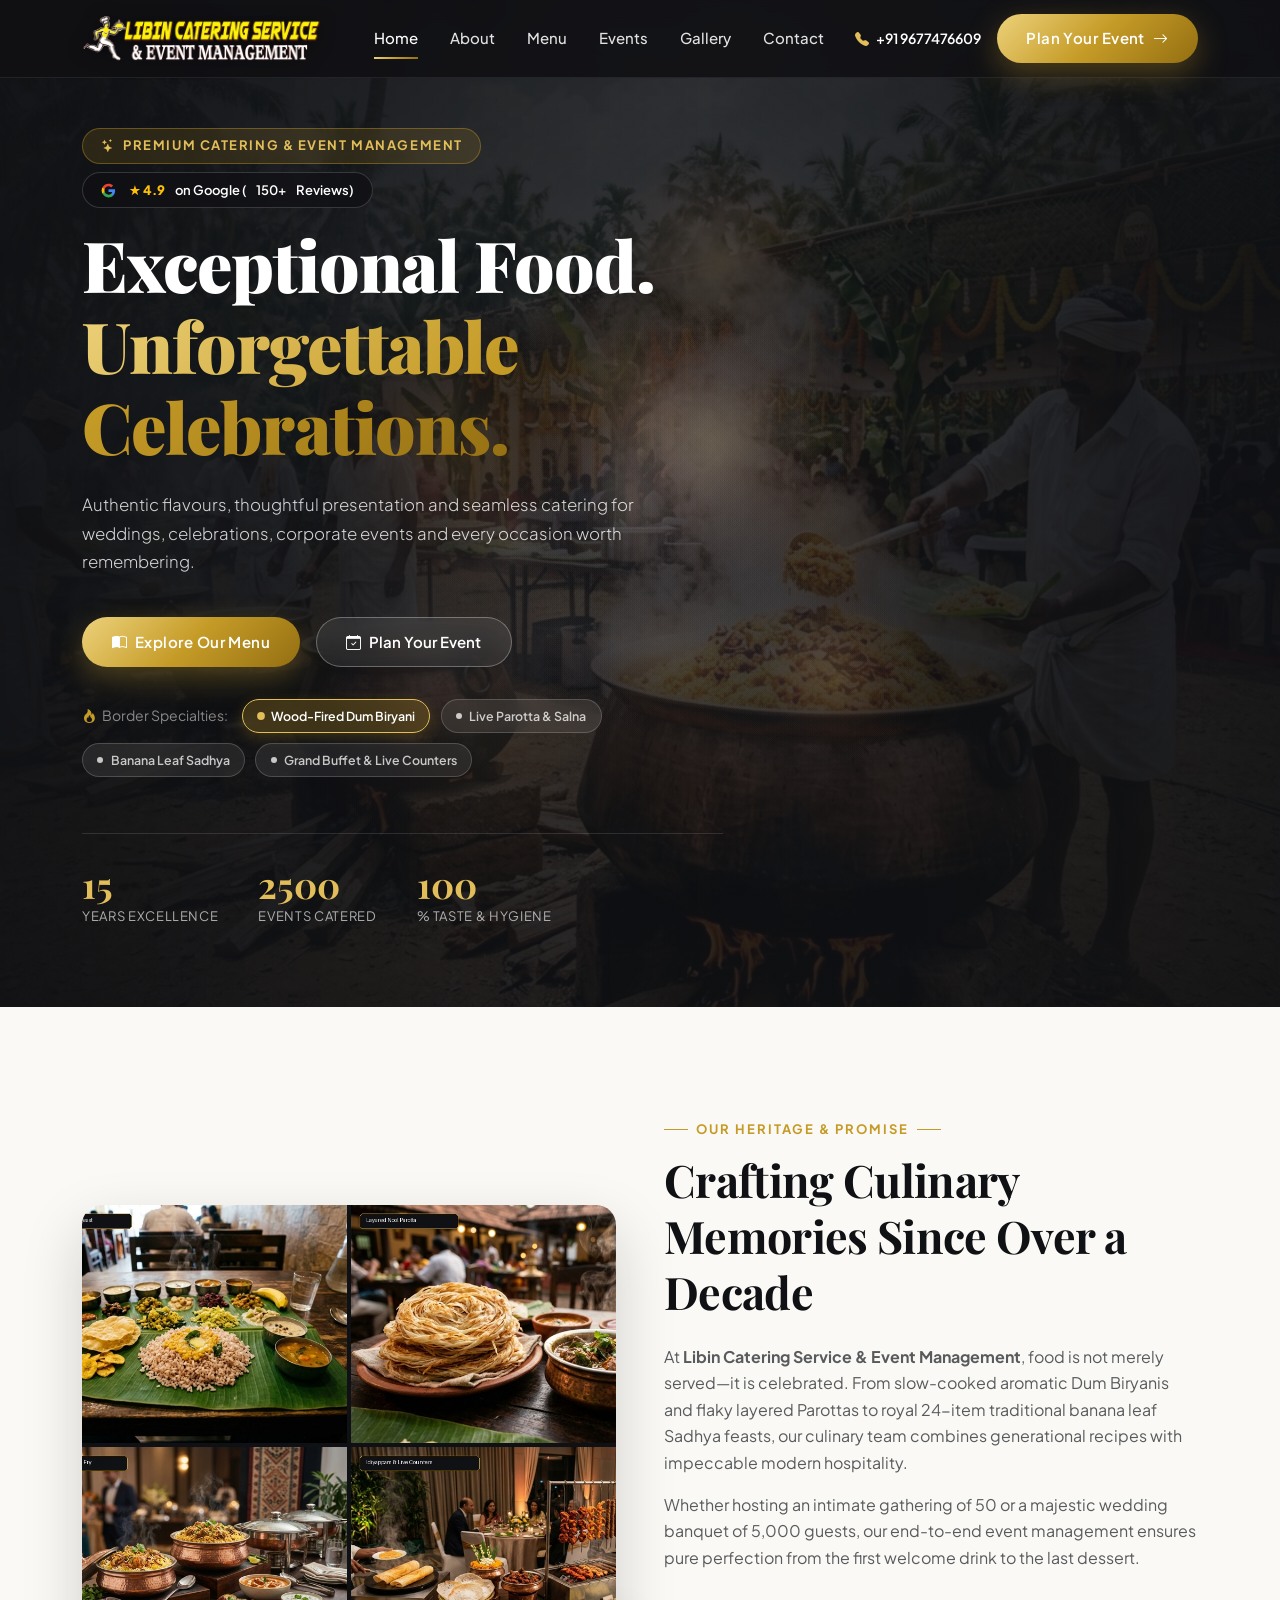
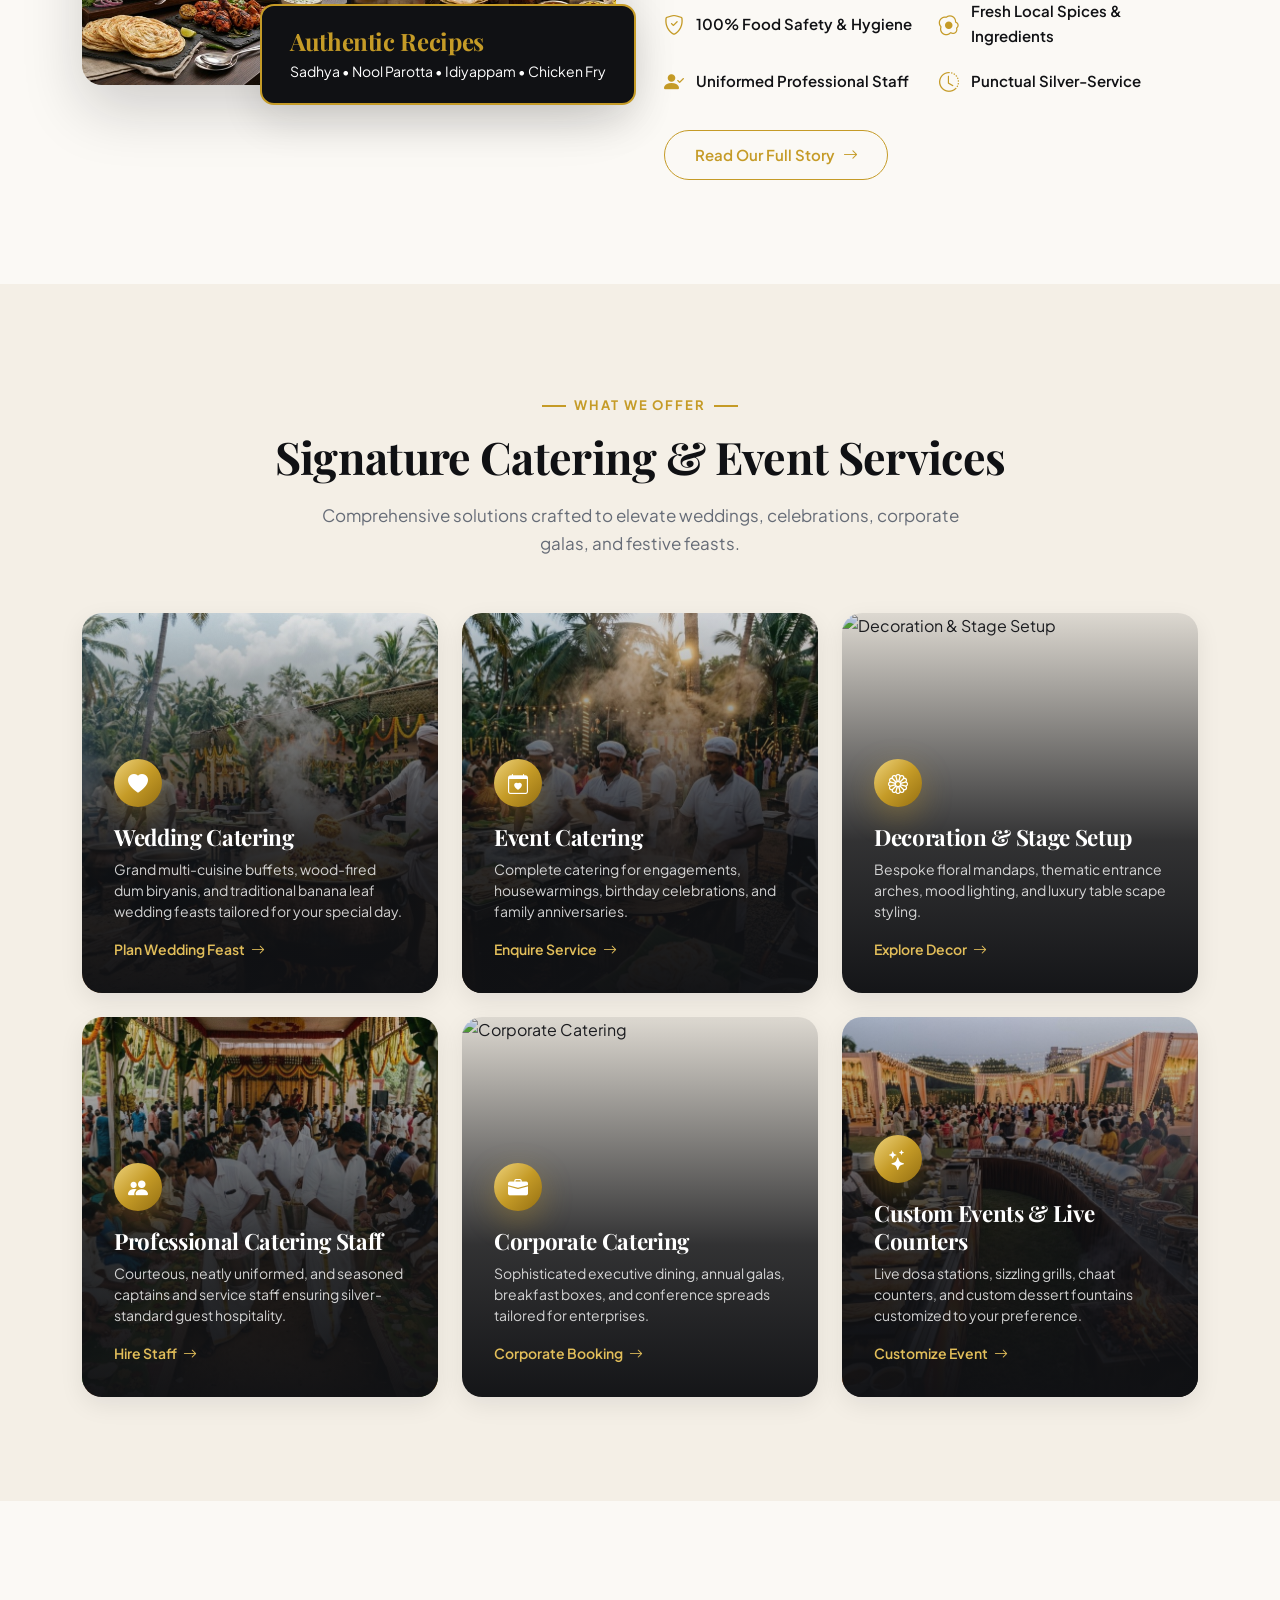
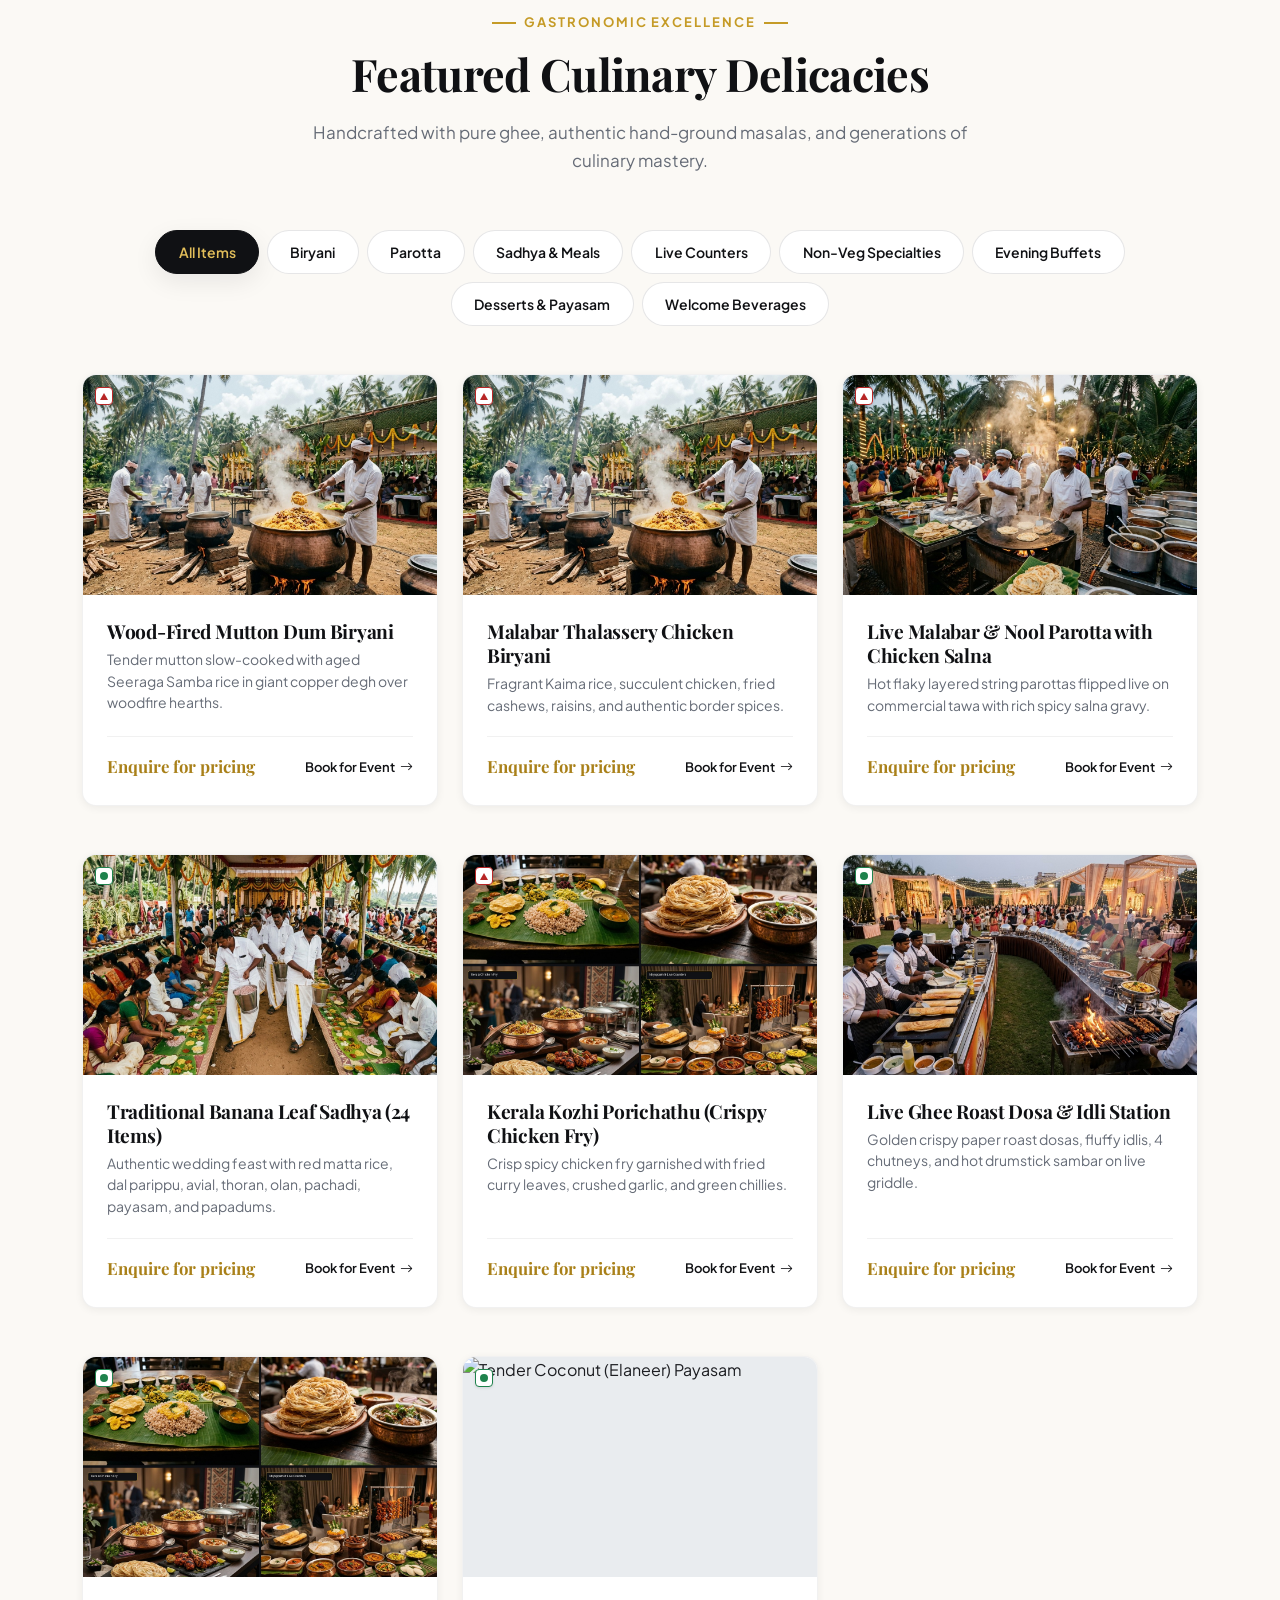
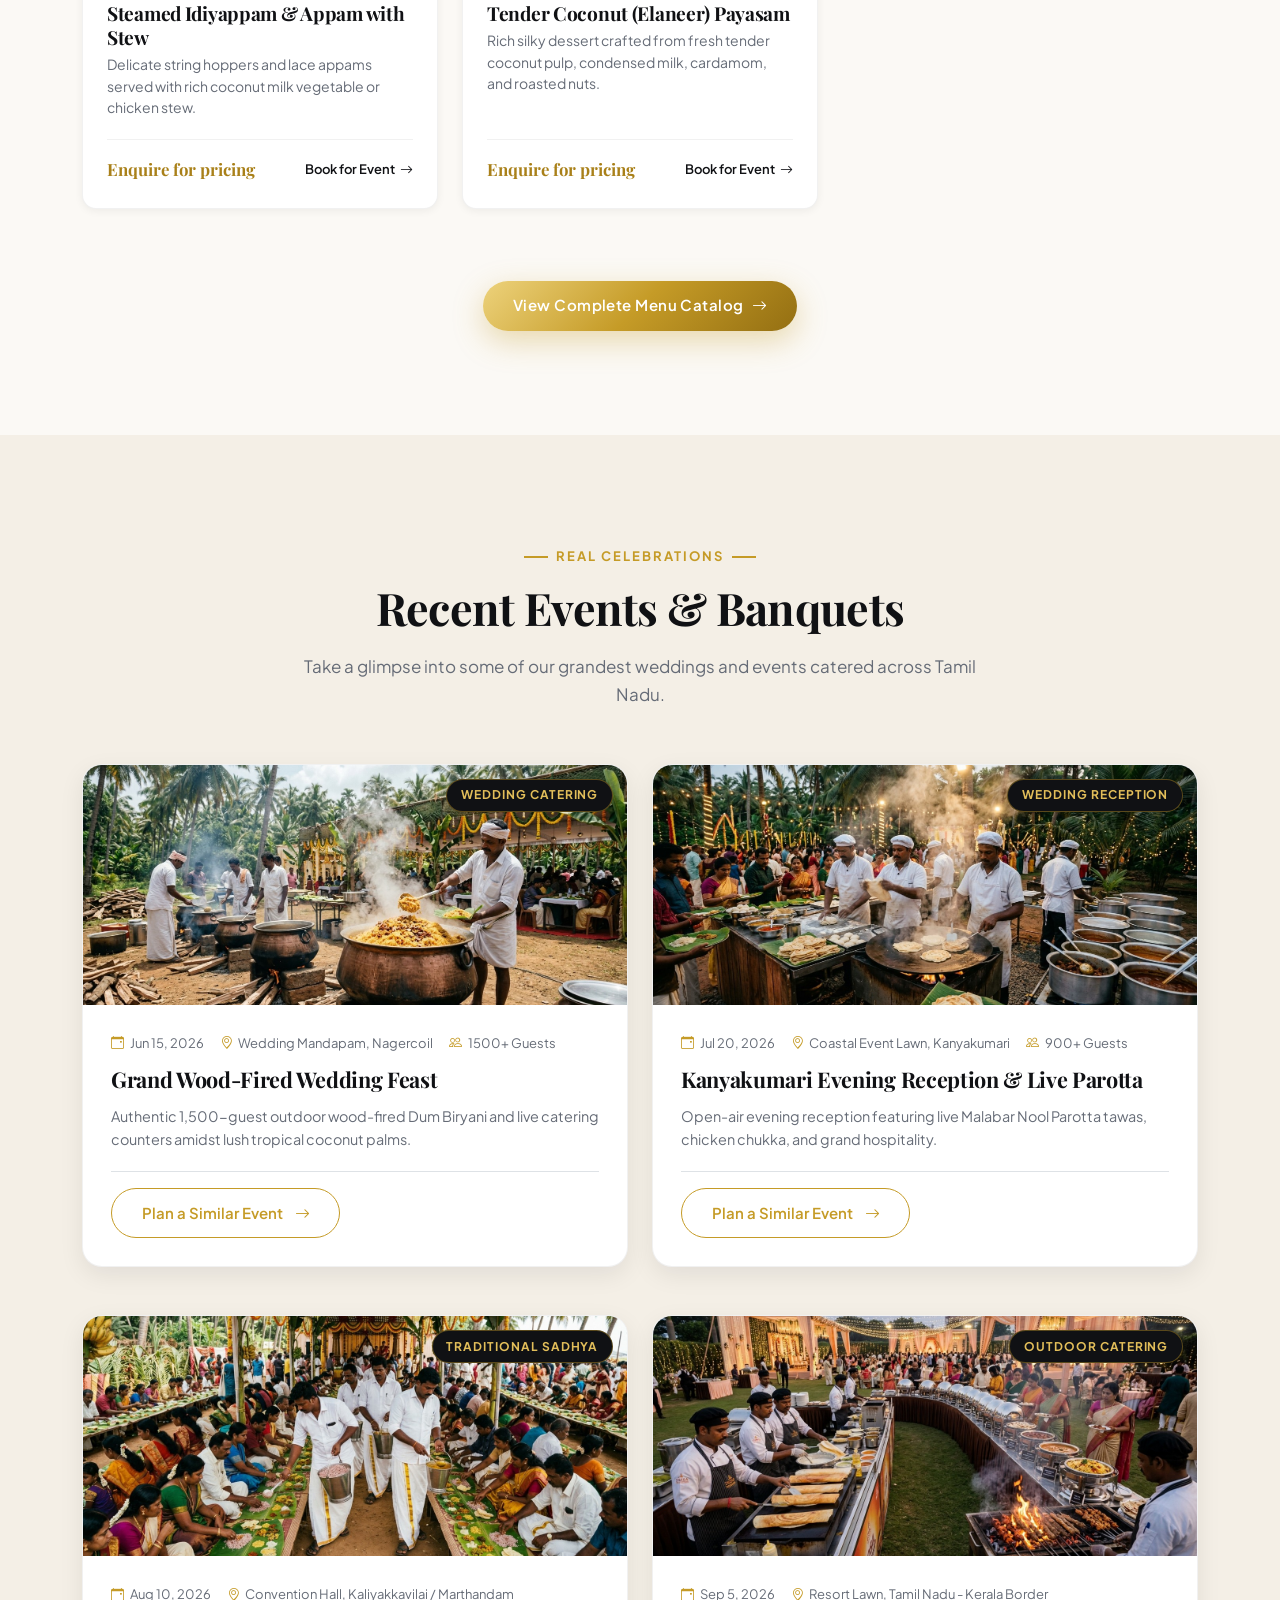
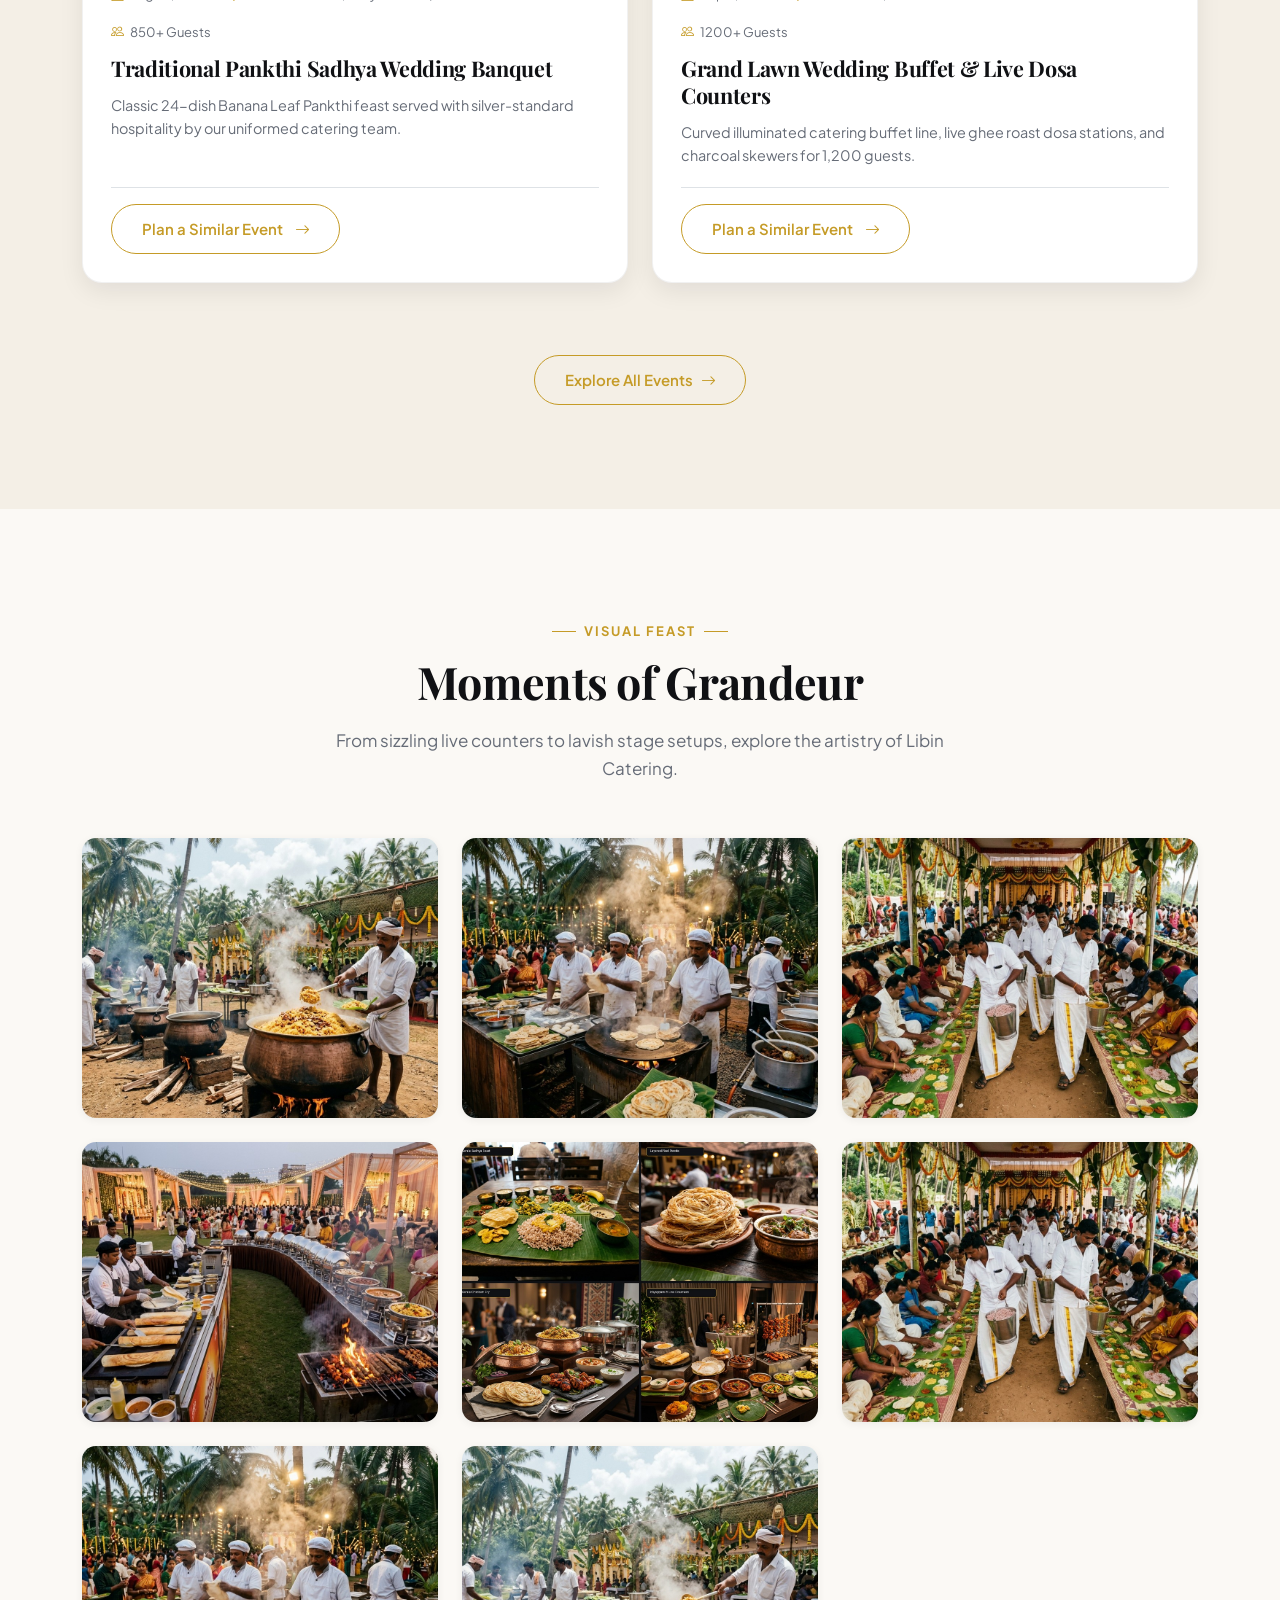
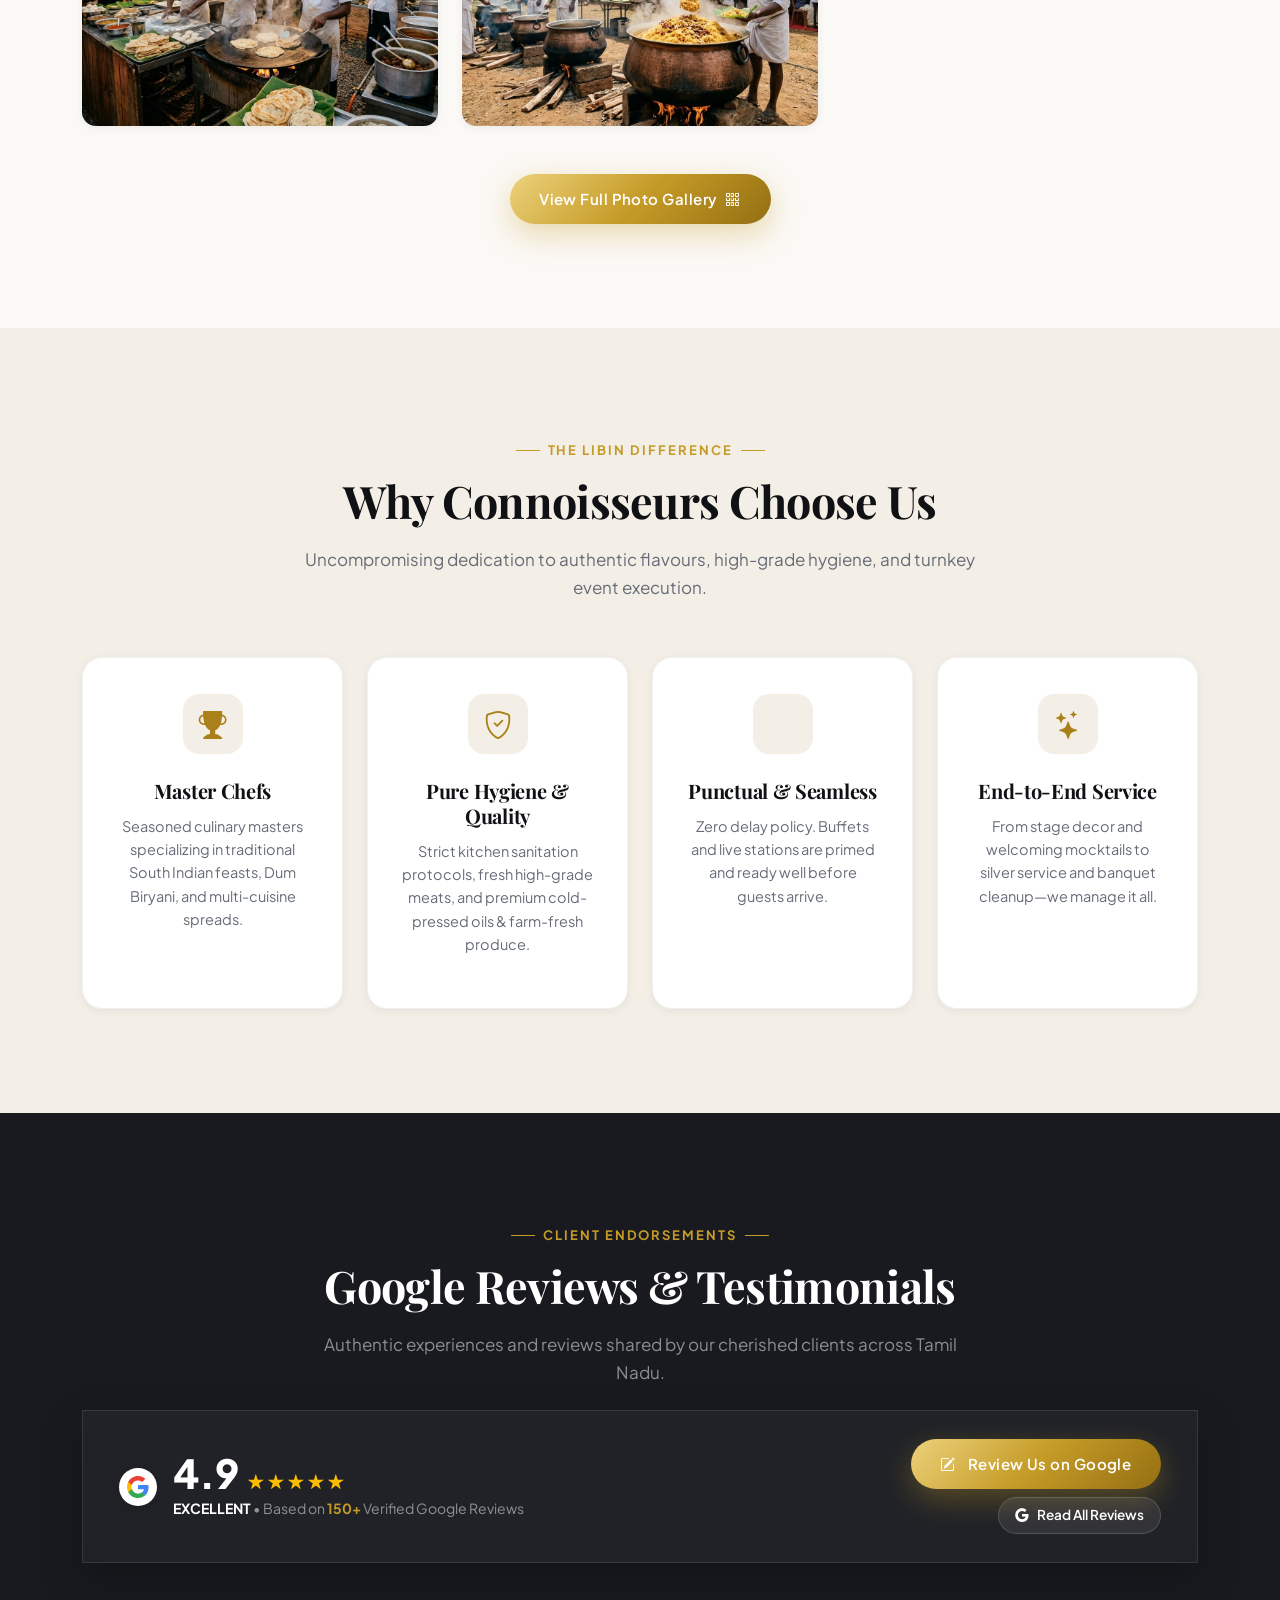
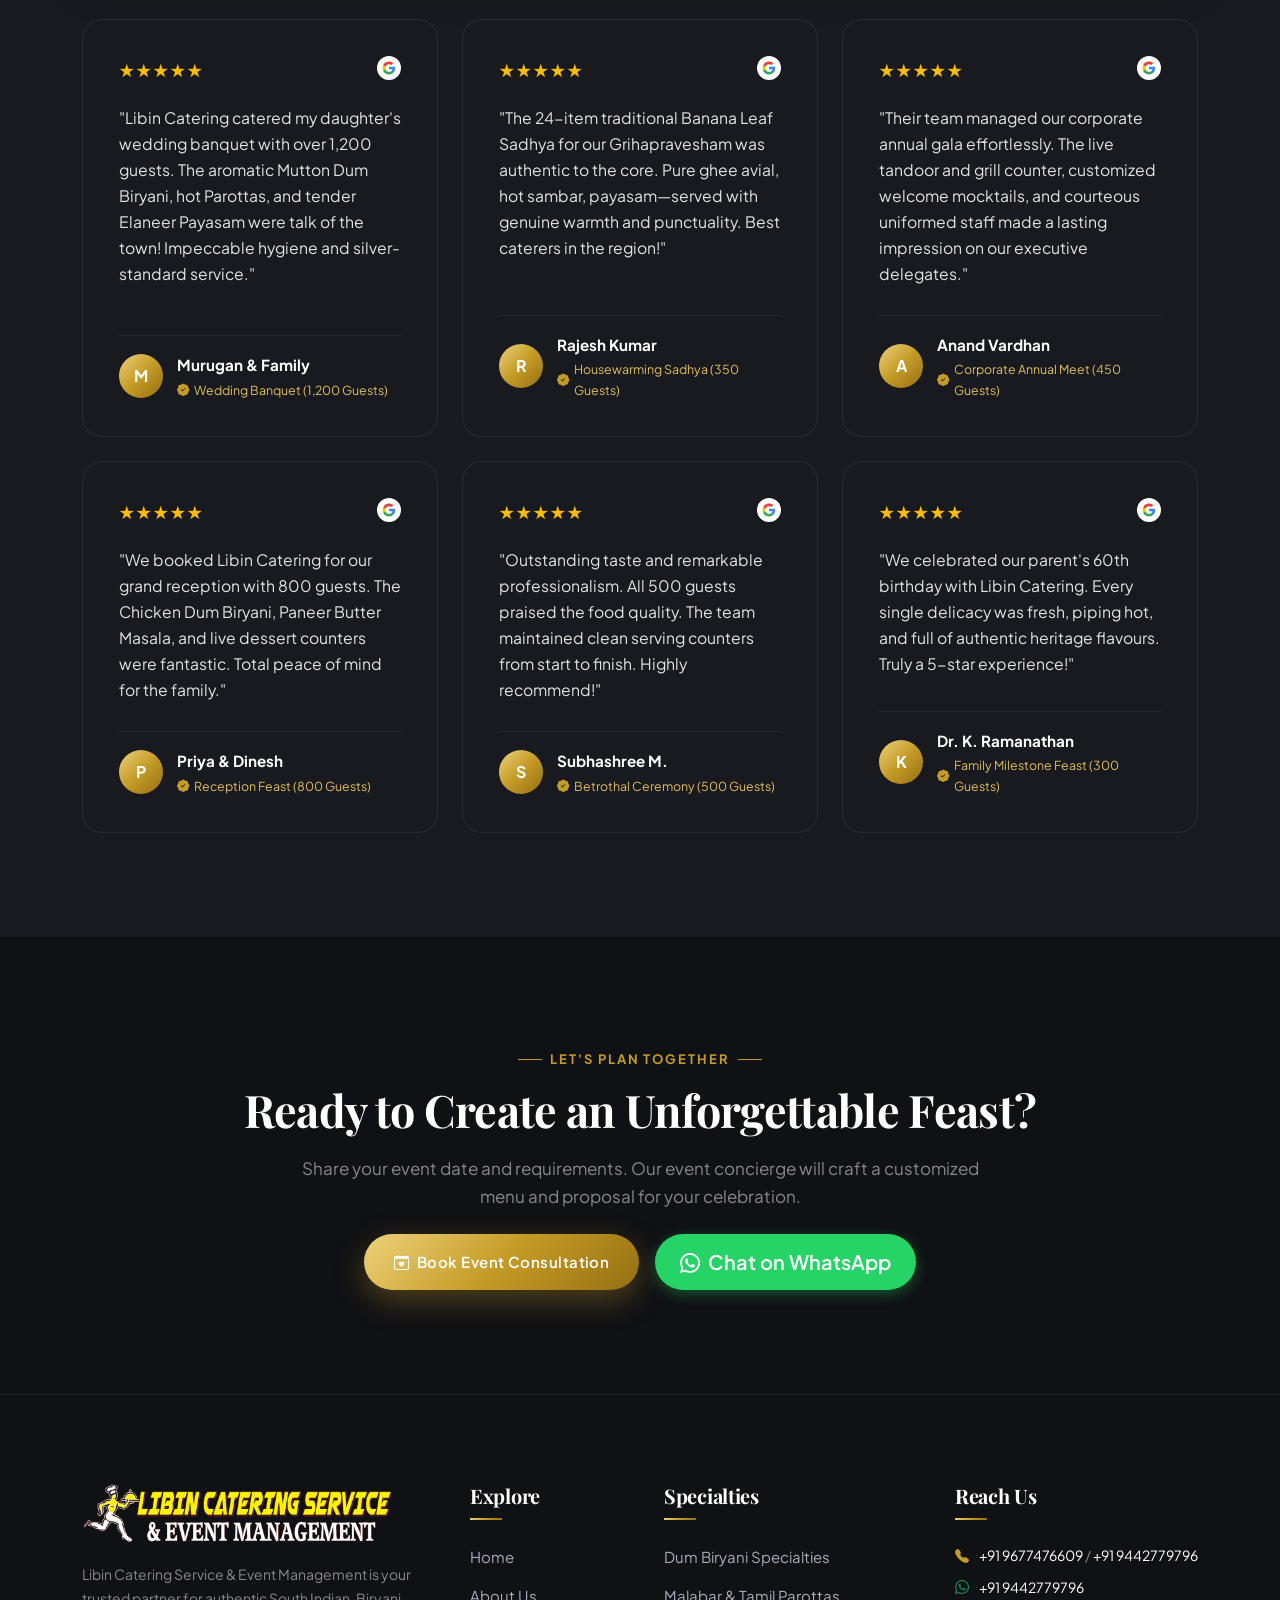
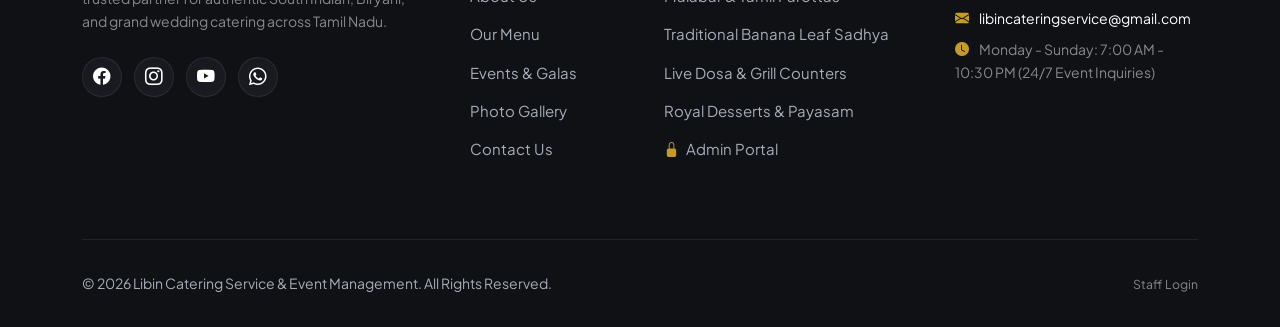
==== commit c1b05644: "Add Supabase dynamic management for Signature Services, Brand Logos, and Hero Banners" ====
--- a/index.html
+++ b/index.html
@@ -67,7 +67,7 @@
   <nav class="navbar navbar-expand-lg navbar-dark navbar-main">
     <div class="container">
       <a class="navbar-brand" href="index.html">
-        <img src="assets/images/logo.png" alt="Libin Catering Service" class="logo-img">
+        <img src="assets/images/logo.png" alt="Libin Catering Service" class="logo-img" data-bind="brand-logo">
       </a>
 
       <button class="navbar-toggler border-0" type="button" data-bs-toggle="collapse" data-bs-target="#navbarContent" aria-controls="navbarContent" aria-expanded="false" aria-label="Toggle navigation">
@@ -125,7 +125,7 @@
       <div class="row align-items-center">
         <div class="col-lg-8 col-xl-7">
           <div class="d-flex flex-wrap align-items-center gap-2 mb-3">
-            <div class="hero-badge mb-0">
+            <div class="hero-badge mb-0" data-bind="hero-badge">
               <i class="bi bi-stars"></i> Premium Catering & Event Management
             </div>
             <a href="https://www.google.com/maps/place/Libin+Catering+Services/@8.3078817,77.1311018,17z/data=!4m8!3m7!1s0x3b05ab04435abe27:0x12a4c587ff77f9e!8m2!3d8.3078817!4d77.1311018!9m1!1b1!16s%2Fg%2F11j7dyx0g3" target="_blank" rel="noopener noreferrer" class="google-trust-badge-hero" data-bind="google-reviews-href">
@@ -133,11 +133,11 @@
               <span class="text-warning">★ <strong data-bind="google-rating">4.9</strong></span> on Google (<span data-bind="google-review-count">150+</span> Reviews)
             </a>
           </div>
-          <h1 class="hero-title font-serif">
+          <h1 class="hero-title font-serif" data-bind="hero-title">
             Exceptional Food. <br>
             <span class="gold-text">Unforgettable Celebrations.</span>
           </h1>
-          <p class="hero-desc">
+          <p class="hero-desc" data-bind="hero-desc">
             Authentic flavours, thoughtful presentation and seamless catering for weddings, celebrations, corporate events and every occasion worth remembering.
           </p>
 
@@ -249,7 +249,7 @@
         <p class="section-desc">Comprehensive solutions crafted to elevate weddings, celebrations, corporate galas, and festive feasts.</p>
       </div>
 
-      <div class="row g-4">
+      <div class="row g-4" id="signatureServicesGrid">
         <!-- Service 1 -->
         <div class="col-md-6 col-lg-4">
           <div class="service-card">
@@ -674,7 +674,7 @@
       <div class="row g-5">
         <!-- Col 1: Brand -->
         <div class="col-lg-4">
-          <img src="assets/images/logo.png" alt="Libin Catering" class="footer-brand-logo">
+          <img src="assets/images/logo.png" alt="Libin Catering" class="footer-brand-logo" data-bind="footer-brand-logo">
           <p class="text-white-50 mb-4 small">
             Libin Catering Service & Event Management is your trusted partner for authentic South Indian, Biryani, and grand wedding catering across Tamil Nadu.
           </p>
